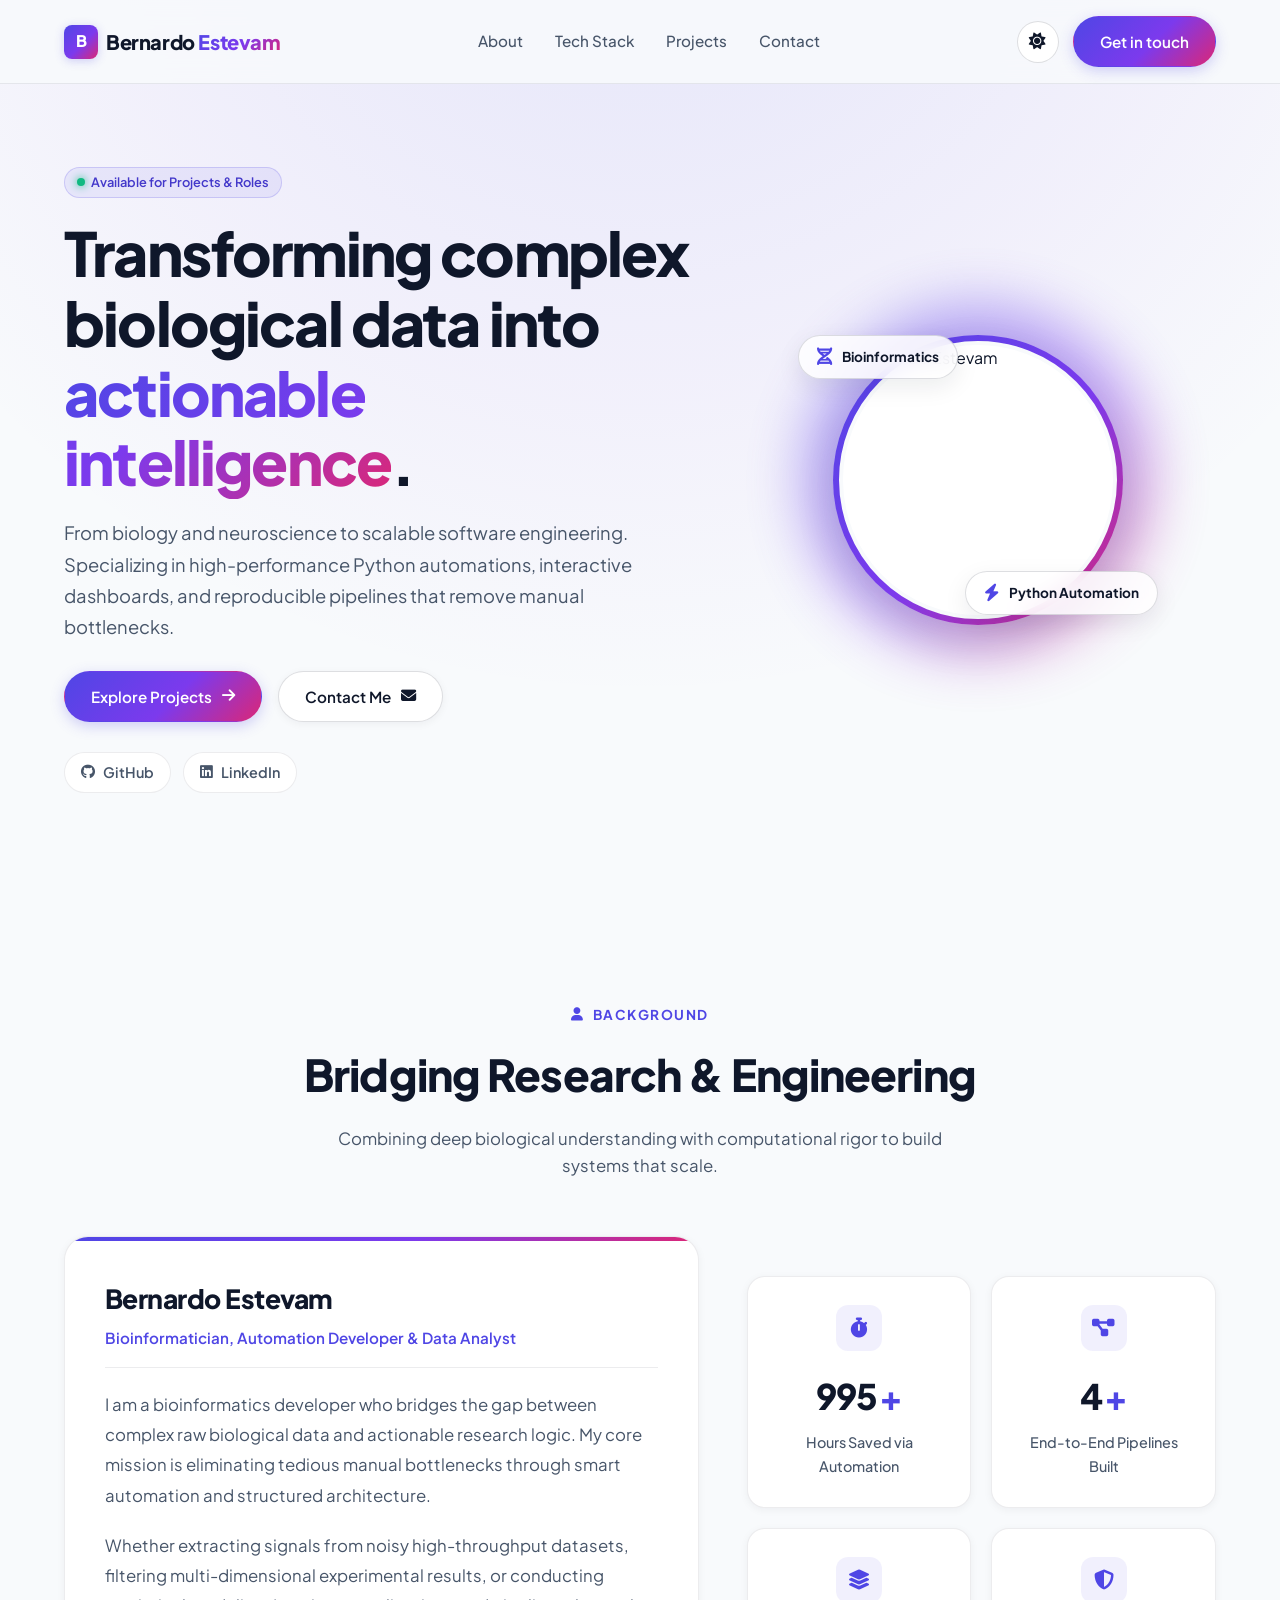
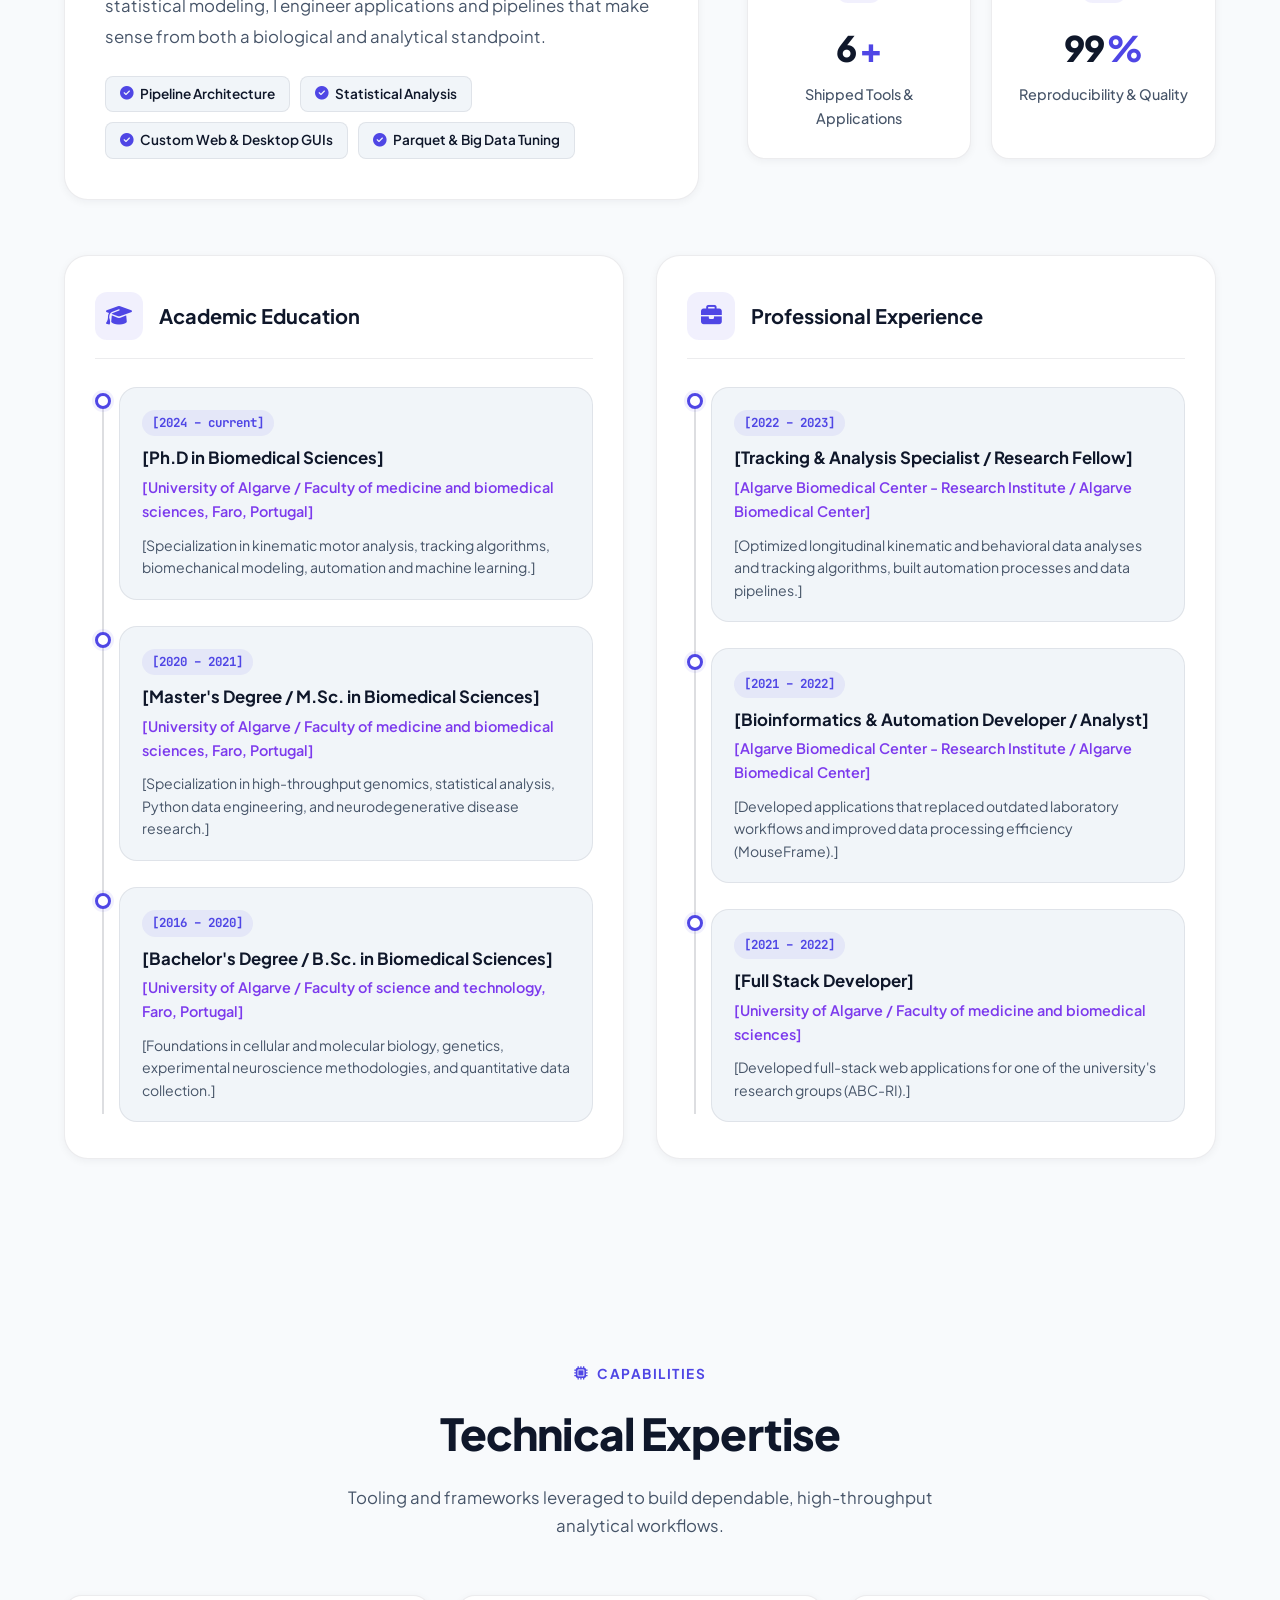
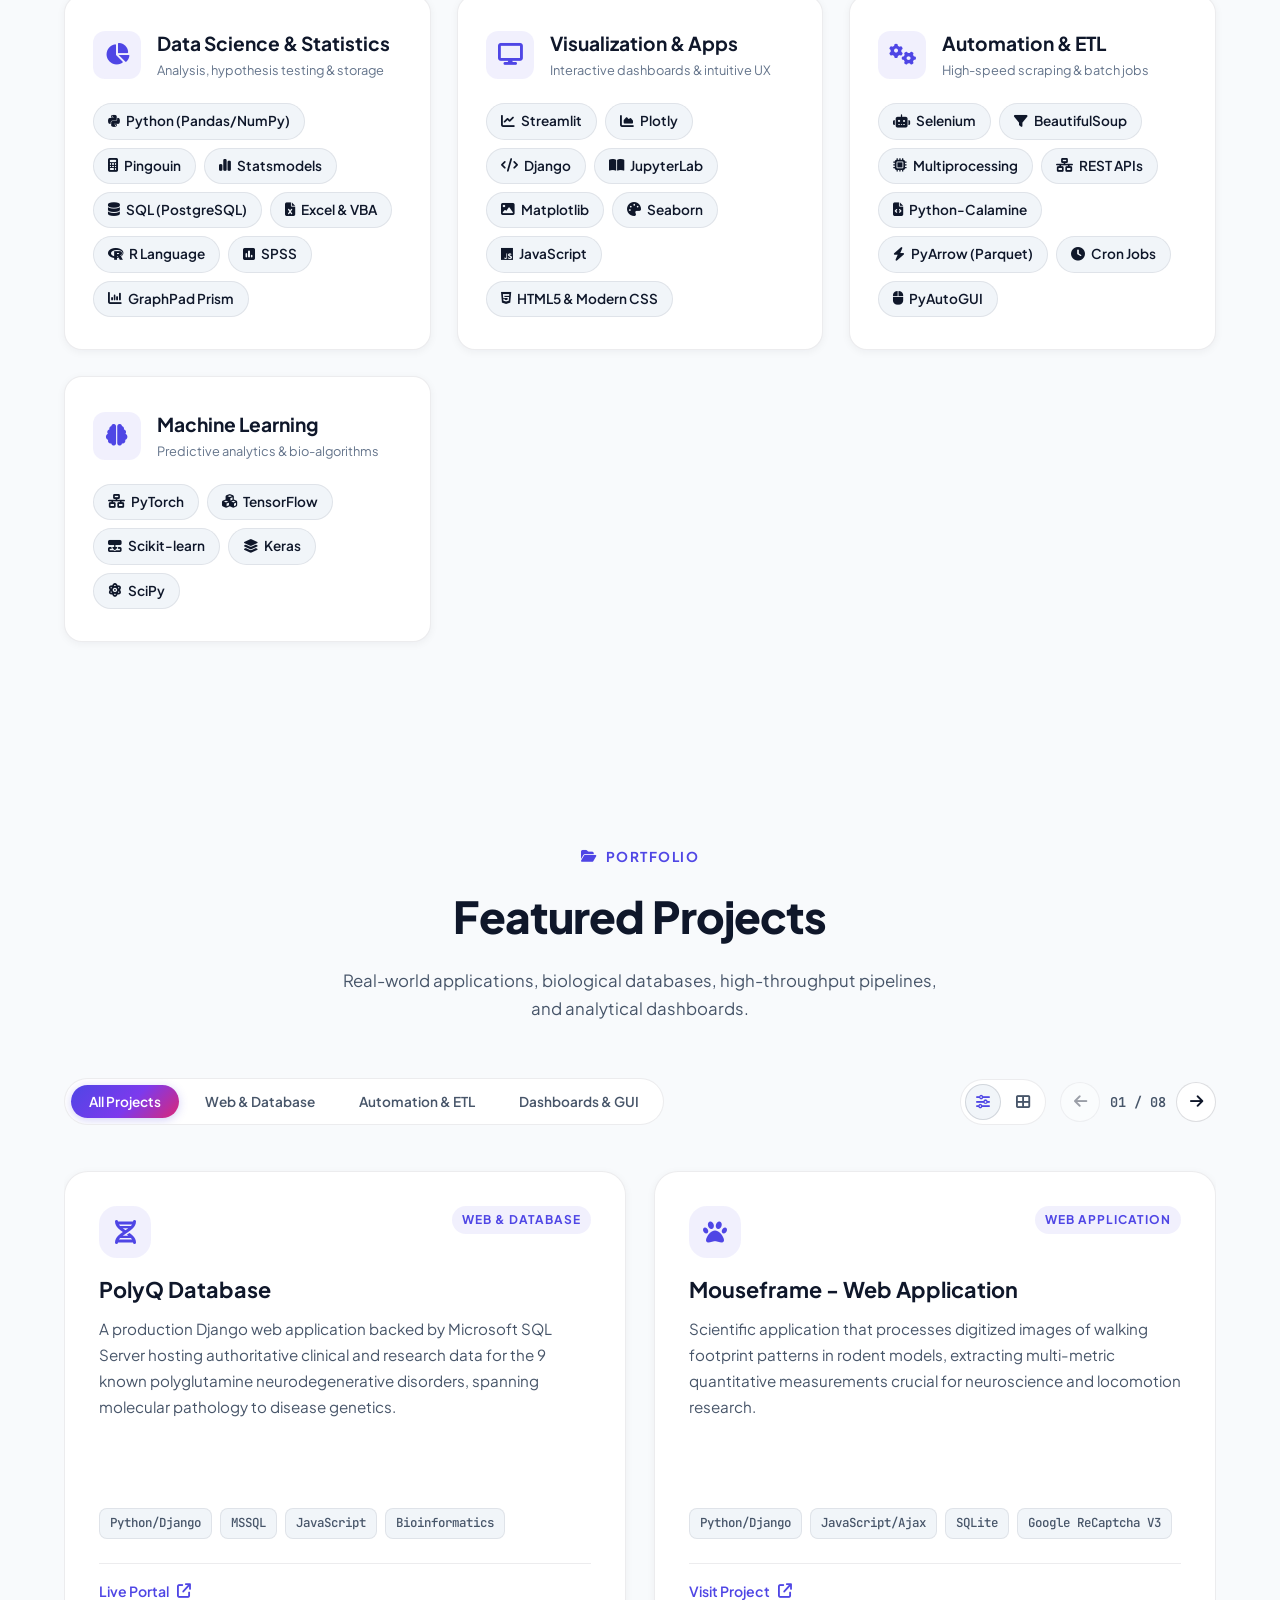
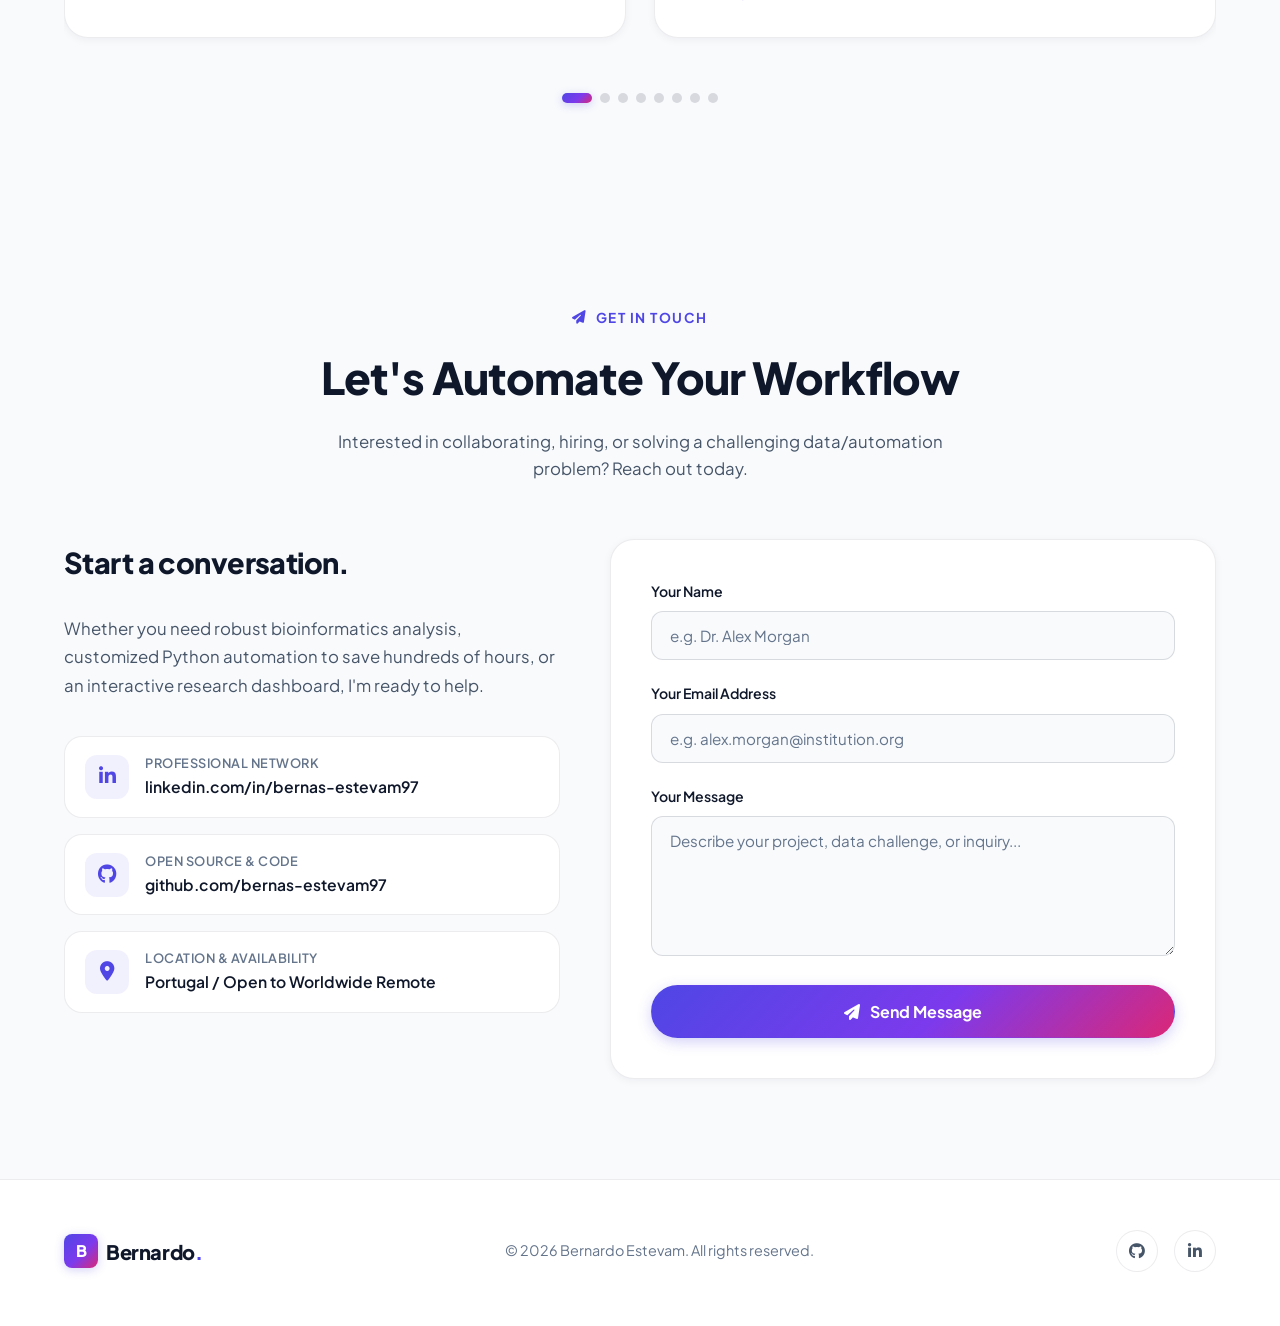
==== index.html @ 294fad00 "gemini flash 3.8 - fixing some issues from gemini generated code" ====
<!DOCTYPE html>
<html lang="en" data-theme="dark">
<head>
    <meta charset="UTF-8">
    <meta name="viewport" content="width=device-width, initial-scale=1.0">
    <title>Bernardo Estevam | Bioinformatician, Automation & Data Analyst</title>
    <meta name="description" content="Portfolio of Bernardo Estevam: Bioinformatician, Python automation engineer, and data analyst transforming noisy biological datasets into functional intelligence.">
    
    <!-- Google Fonts -->
    <link rel="preconnect" href="https://fonts.googleapis.com">
    <link rel="preconnect" href="https://fonts.gstatic.com" crossorigin>
    <link href="https://fonts.googleapis.com/css2?family=JetBrains+Mono:wght@400;500;600&family=Plus+Jakarta+Sans:wght@400;500;600;700;800&display=swap" rel="stylesheet">
    
    <!-- FontAwesome Icons -->
    <link rel="stylesheet" href="https://cdnjs.cloudflare.com/ajax/libs/font-awesome/6.5.1/css/all.min.css">
    
    <link rel="shortcut icon" href="images/icon.ico">
    <link rel="stylesheet" href="style.css">
</head>
<body>

    <!-- Top Navigation -->
    <header>
        <nav class="navbar" id="navbar">
            <div class="container nav-container">
                <a href="#hero" class="logo">
                    <span class="logo-symbol">B</span>
                    <span class="logo-text">Bernardo <span class="text-gradient">Estevam</span></span>
                </a>

                <ul class="nav-links" id="navLinks">
                    <li><a href="#about" class="nav-link">About</a></li>
                    <li><a href="#skills" class="nav-link">Tech Stack</a></li>
                    <li><a href="#projects" class="nav-link">Projects</a></li>
                    <li><a href="#contact" class="nav-link">Contact</a></li>
                </ul>

                <div class="nav-actions">
                    <!-- Dark / Light Theme Toggle -->
                    <button id="themeToggle" class="theme-toggle" aria-label="Toggle theme" title="Toggle light/dark mode">
                        <i class="fas fa-moon"></i>
                        <i class="fas fa-sun"></i>
                    </button>

                    <a href="#contact" class="btn btn-primary d-none-mobile">Get in touch</a>

                    <button class="menu-toggle" id="menuToggle" aria-label="Toggle navigation menu">
                        <i class="fas fa-bars"></i>
                    </button>
                </div>
            </div>
        </nav>
    </header>

    <main>
        <!-- Hero Section -->
        <section id="hero" class="hero">
            <div class="container hero-grid">
                <div class="hero-content">
                    <div class="badge status-badge">
                        <span class="badge-dot"></span>
                        <span>Available for Projects & Roles</span>
                    </div>

                    <h1 class="hero-title">
                        Transforming complex biological data into <span class="text-gradient">actionable intelligence</span>.
                    </h1>

                    <p class="hero-description">
                        From biology and neuroscience to scalable software engineering. Specializing in high-performance Python automations, interactive dashboards, and reproducible pipelines that remove manual bottlenecks.
                    </p>

                    <div class="hero-actions">
                        <a href="#projects" class="btn btn-primary">
                            <span>Explore Projects</span>
                            <i class="fas fa-arrow-right"></i>
                        </a>
                        <a href="#contact" class="btn btn-secondary">
                            <span>Contact Me</span>
                            <i class="fas fa-envelope"></i>
                        </a>
                    </div>

                    <div class="hero-socials">
                        <a href="https://github.com/bernas-estevam97" target="_blank" rel="noopener noreferrer" class="hero-social-link">
                            <i class="fab fa-github"></i>
                            <span>GitHub</span>
                        </a>
                        <a href="https://www.linkedin.com/in/bernas-estevam97/" target="_blank" rel="noopener noreferrer" class="hero-social-link">
                            <i class="fab fa-linkedin"></i>
                            <span>LinkedIn</span>
                        </a>
                    </div>
                </div>

                <div class="hero-visual">
                    <div class="avatar-wrapper">
                        <div class="avatar-glow"></div>
                        <div class="avatar-frame">
                            <img src="images/bernardo.png" alt="Bernardo Estevam" class="avatar-img">
                        </div>

                        <!-- Floating Micro-Badges -->
                        <div class="floating-pill pill-1">
                            <i class="fas fa-dna"></i>
                            <span>Bioinformatics</span>
                        </div>
                        <div class="floating-pill pill-2">
                            <i class="fas fa-bolt"></i>
                            <span>Python Automation</span>
                        </div>
                    </div>
                </div>
            </div>
        </section>

        <!-- About & Key Impact Metrics -->
        <section id="about" class="section-padding">
            <div class="container">
                <div class="section-header">
                    <span class="section-kicker"><i class="fas fa-user"></i> Background</span>
                    <h2 class="section-title">Bridging Research & Engineering</h2>
                    <p class="section-subtitle">Combining deep biological understanding with computational rigor to build systems that scale.</p>
                </div>

                <div class="about-grid">
                    <div class="about-card">
                        <div class="about-author-header">
                            <h3 class="about-author-name">Bernardo Estevam</h3>
                            <span class="about-author-title">Bioinformatician, Automation Developer & Data Analyst</span>
                        </div>

                        <p>
                            I am a bioinformatics developer who bridges the gap between complex raw biological data and actionable research logic. My core mission is eliminating tedious manual bottlenecks through smart automation and structured architecture.
                        </p>
                        <p>
                            Whether extracting signals from noisy high-throughput datasets, filtering multi-dimensional experimental results, or conducting statistical modeling, I engineer applications and pipelines that make sense from both a biological and analytical standpoint.
                        </p>

                        <div class="about-highlights">
                            <span class="about-highlight-tag"><i class="fas fa-check-circle"></i> Pipeline Architecture</span>
                            <span class="about-highlight-tag"><i class="fas fa-check-circle"></i> Statistical Analysis</span>
                            <span class="about-highlight-tag"><i class="fas fa-check-circle"></i> Custom Web & Desktop GUIs</span>
                            <span class="about-highlight-tag"><i class="fas fa-check-circle"></i> Parquet & Big Data Tuning</span>
                        </div>
                    </div>

                    <div class="stats-grid">
                        <div class="stat-card">
                            <div class="stat-icon"><i class="fas fa-stopwatch"></i></div>
                            <div class="stat-number"><span class="counter" data-target="1000">0</span><span class="stat-suffix">+</span></div>
                            <div class="stat-label">Hours Saved via Automation</div>
                        </div>

                        <div class="stat-card">
                            <div class="stat-icon"><i class="fas fa-diagram-project"></i></div>
                            <div class="stat-number"><span class="counter" data-target="5">0</span><span class="stat-suffix">+</span></div>
                            <div class="stat-label">End-to-End Pipelines Built</div>
                        </div>

                        <div class="stat-card">
                            <div class="stat-icon"><i class="fas fa-layer-group"></i></div>
                            <div class="stat-number"><span class="counter" data-target="7">0</span><span class="stat-suffix">+</span></div>
                            <div class="stat-label">Shipped Tools & Applications</div>
                        </div>

                        <div class="stat-card">
                            <div class="stat-icon"><i class="fas fa-shield-halved"></i></div>
                            <div class="stat-number"><span class="counter" data-target="100">0</span><span class="stat-suffix">%</span></div>
                            <div class="stat-label">Reproducibility & Quality</div>
                        </div>
                    </div>
                </div>

                <!-- Career & Education Progress (Fill in your details) -->
                <div class="journey-wrapper">
                    <!-- Academic Education Column -->
                    <div class="journey-column">
                        <div class="journey-header">
                            <div class="journey-icon"><i class="fas fa-graduation-cap"></i></div>
                            <div>
                                <h3>Academic Education</h3>
                            </div>
                        </div>
                        <div class="timeline">
                            <!-- Degree 1 Placeholder -->
                             <div class="timeline-item">
                                <div class="timeline-marker"></div>
                                <div class="timeline-content">
                                    <span class="timeline-date">[2024 &ndash; current]</span>
                                    <h4 class="timeline-title">[Ph.D in Biomedical Sciences]</h4>
                                    <h5 class="timeline-institution">[University of Algarve / Faculty of medicine and biomedical sciences, Faro, Portugal]</h5>
                                    <p class="timeline-desc">[Specialization in kinematic motor analysis, tracking algorithms, biomechanical modeling, automation and machine learning.]</p>
                                </div>
                            </div>
                            <!-- Degree 2 Placeholder -->
                            <div class="timeline-item">
                                <div class="timeline-marker"></div>
                                <div class="timeline-content">
                                    <span class="timeline-date">[2020 &ndash; 2021]</span>
                                    <h4 class="timeline-title">[Master's Degree / M.Sc. in Biomedical Sciences]</h4>
                                    <h5 class="timeline-institution">[University of Algarve / Faculty of medicine and biomedical sciences, Faro, Portugal]</h5>
                                    <p class="timeline-desc">[Specialization in high-throughput genomics, statistical analysis, Python data engineering, and neurodegenerative disease research.]</p>
                                </div>
                            </div>

                            <!-- Degree 3 Placeholder -->
                            <div class="timeline-item">
                                <div class="timeline-marker"></div>
                                <div class="timeline-content">
                                    <span class="timeline-date">[2016 &ndash; 2020]</span>
                                    <h4 class="timeline-title">[Bachelor's Degree / B.Sc. in Biomedical Sciences]</h4>
                                    <h5 class="timeline-institution">[University of Algarve / Faculty of science and technology, Faro, Portugal]</h5>
                                    <p class="timeline-desc">[Foundations in cellular and molecular biology, genetics, experimental neuroscience methodologies, and quantitative data collection.]</p>
                                </div>
                            </div>
                        </div>
                    </div>

                    <!-- Professional Experience Column -->
                    <div class="journey-column">
                        <div class="journey-header">
                            <div class="journey-icon"><i class="fas fa-briefcase"></i></div>
                            <div>
                                <h3>Professional Experience</h3>
                            </div>
                        </div>
                        <div class="timeline">
                            <!-- Role 1 Placeholder -->
                            <div class="timeline-item">
                                <div class="timeline-marker"></div>
                                <div class="timeline-content">
                                    <span class="timeline-date">[2022 &ndash; 2023]</span>
                                    <h4 class="timeline-title">[Tracking & Analysis Specialist / Research Fellow]</h4>
                                    <h5 class="timeline-institution">[Algarve Biomedical Center - Research Institute / Algarve Biomedical Center]</h5>
                                    <p class="timeline-desc">[Optimized longitudinal kinematic and behavioral data analyses and tracking algorithms, built automation processes and data pipelines.]</p>
                                </div>
                                
                            </div>

                            <!-- Role 2 Placeholder -->
                            <div class="timeline-item">
                                <div class="timeline-marker"></div>
                                <div class="timeline-content">
                                    <span class="timeline-date">[2021 &ndash; 2022]</span>
                                    <h4 class="timeline-title">[Bioinformatics & Automation Developer / Analyst]</h4>
                                    <h5 class="timeline-institution">[Algarve Biomedical Center - Research Institute / Algarve Biomedical Center]</h5>
                                    <p class="timeline-desc">[Developed applications that replaced outdated laboratory workflows and improved data processing efficiency (MouseFrame).]</p>
                                </div>
                            </div>
                            <!-- Role 3 Placeholder -->
                            <div class="timeline-item">
                                <div class="timeline-marker"></div>
                                <div class="timeline-content">
                                    <span class="timeline-date">[2021 &ndash; 2022]</span>
                                    <h4 class="timeline-title">[Full Stack Developer]</h4>
                                    <h5 class="timeline-institution">[University of Algarve / Faculty of medicine and biomedical sciences]</h5>
                                    <p class="timeline-desc">[Developed full-stack web applications for one of the university's research groups (ABC-RI).]</p>
                                </div>
                            </div>
                        </div>
                    </div>
                </div>
            </div>
        </section>

        <!-- Tech Stack -->
        <section id="skills" class="section-padding">
            <div class="container">
                <div class="section-header">
                    <span class="section-kicker"><i class="fas fa-microchip"></i>Capabilities</span>
                    <h2 class="section-title">Technical Expertise</h2>
                    <p class="section-subtitle">Tooling and frameworks leveraged to build dependable, high-throughput analytical workflows.</p>
                </div>

                <div class="skills-grid">
                    <!-- Data Analysis & Statistics -->
                    <div class="skill-category-card">
                        <div class="skill-header">
                            <div class="skill-icon-wrapper">
                                <i class="fas fa-chart-pie"></i>
                            </div>
                            <div>
                                <h3>Data Science & Statistics</h3>
                                <p>Analysis, hypothesis testing & storage</p>
                            </div>
                        </div>
                        <div class="skill-tags">
                            <span class="skill-pill"><i class="fab fa-python"></i> Python (Pandas/NumPy)</span>
                            <span class="skill-pill"><i class="fas fa-calculator"></i> Pingouin</span>
                            <span class="skill-pill"><i class="fas fa-chart-simple"></i> Statsmodels</span>
                            <span class="skill-pill"><i class="fas fa-database"></i> SQL (PostgreSQL)</span>
                            <span class="skill-pill"><i class="fas fa-file-excel"></i> Excel & VBA</span>
                            <span class="skill-pill"><i class="fab fa-r-project"></i> R Language</span>
                            <span class="skill-pill"><i class="fas fa-square-poll-vertical"></i> SPSS</span>
                            <span class="skill-pill"><i class="fas fa-chart-column"></i> GraphPad Prism</span>
                        </div>
                    </div>

                    <!-- Visualization & Dashboards -->
                    <div class="skill-category-card">
                        <div class="skill-header">
                            <div class="skill-icon-wrapper">
                                <i class="fas fa-display"></i>
                            </div>
                            <div>
                                <h3>Visualization & Apps</h3>
                                <p>Interactive dashboards & intuitive UX</p>
                            </div>
                        </div>
                        <div class="skill-tags">
                            <span class="skill-pill"><i class="fas fa-chart-line"></i> Streamlit</span>
                            <span class="skill-pill"><i class="fas fa-chart-area"></i> Plotly</span>
                            <span class="skill-pill"><i class="fas fa-code"></i> Django</span>
                            <span class="skill-pill"><i class="fas fa-book-open"></i> JupyterLab</span>
                            <span class="skill-pill"><i class="fas fa-image"></i> Matplotlib</span>
                            <span class="skill-pill"><i class="fas fa-palette"></i> Seaborn</span>
                            <span class="skill-pill"><i class="fab fa-js"></i> JavaScript</span>
                            <span class="skill-pill"><i class="fab fa-html5"></i> HTML5 & Modern CSS</span>
                        </div>
                    </div>

                    <!-- Automation & Data Pipelines -->
                    <div class="skill-category-card">
                        <div class="skill-header">
                            <div class="skill-icon-wrapper">
                                <i class="fas fa-gears"></i>
                            </div>
                            <div>
                                <h3>Automation & ETL</h3>
                                <p>High-speed scraping & batch jobs</p>
                            </div>
                        </div>
                        <div class="skill-tags">
                            <span class="skill-pill"><i class="fas fa-robot"></i> Selenium</span>
                            <span class="skill-pill"><i class="fas fa-filter"></i> BeautifulSoup</span>
                            <span class="skill-pill"><i class="fas fa-microchip"></i> Multiprocessing</span>
                            <span class="skill-pill"><i class="fas fa-network-wired"></i> REST APIs</span>
                            <span class="skill-pill"><i class="fas fa-file-code"></i> Python-Calamine</span>
                            <span class="skill-pill"><i class="fas fa-bolt"></i> PyArrow (Parquet)</span>
                            <span class="skill-pill"><i class="fas fa-clock"></i> Cron Jobs</span>
                            <span class="skill-pill"><i class="fas fa-computer-mouse"></i> PyAutoGUI</span>
                        </div>
                    </div>

                    <!-- Machine Learning & Modeling -->
                    <div class="skill-category-card">
                        <div class="skill-header">
                            <div class="skill-icon-wrapper">
                                <i class="fas fa-brain"></i>
                            </div>
                            <div>
                                <h3>Machine Learning</h3>
                                <p>Predictive analytics & bio-algorithms</p>
                            </div>
                        </div>
                        <div class="skill-tags">
                            <span class="skill-pill"><i class="fas fa-network-wired"></i> PyTorch</span>
                            <span class="skill-pill"><i class="fas fa-cubes"></i> TensorFlow</span>
                            <span class="skill-pill"><i class="fas fa-diagram-next"></i> Scikit-learn</span>
                            <span class="skill-pill"><i class="fas fa-layer-group"></i> Keras</span>
                            <span class="skill-pill"><i class="fas fa-atom"></i> SciPy</span>
                        </div>
                    </div>
                </div>
            </div>
        </section>

        <!-- Featured Projects with Professional Slider & Filter Tabs -->
        <section id="projects" class="section-padding">
            <div class="container">
                <div class="section-header">
                    <span class="section-kicker"><i class="fas fa-folder-open"></i> Portfolio</span>
                    <h2 class="section-title">Featured Projects</h2>
                    <p class="section-subtitle">Real-world applications, biological databases, high-throughput pipelines, and analytical dashboards.</p>
                </div>

                <!-- Projects Controls: Category Filter + Carousel / Grid Toggle + Carousel Arrows -->
                <div class="projects-controls">
                    <div class="project-filters" id="projectFilters">
                        <button class="filter-btn active" data-filter="all">All Projects</button>
                        <button class="filter-btn" data-filter="web">Web & Database</button>
                        <button class="filter-btn" data-filter="automation">Automation & ETL</button>
                        <button class="filter-btn" data-filter="gui">Dashboards & GUI</button>
                    </div>

                    <div class="project-actions-bar">
                        <!-- View mode toggle: Carousel Slider vs Grid -->
                        <div class="view-toggle">
                            <button class="view-btn active" id="viewSlider" title="Slider View" aria-label="Switch to Slider View">
                                <i class="fas fa-sliders"></i>
                            </button>
                            <button class="view-btn" id="viewGrid" title="Grid View" aria-label="Switch to Grid View">
                                <i class="fas fa-table-cells-large"></i>
                            </button>
                        </div>

                        <!-- Slider Navigation Controls -->
                        <div class="slider-nav" id="sliderNav">
                            <button class="slider-btn" id="prevSlide" aria-label="Previous Project Slide">
                                <i class="fas fa-arrow-left"></i>
                            </button>
                            <span class="slider-counter" id="sliderCounter">01 / 07</span>
                            <button class="slider-btn" id="nextSlide" aria-label="Next Project Slide">
                                <i class="fas fa-arrow-right"></i>
                            </button>
                        </div>
                    </div>
                </div>

                <!-- Slider / Grid Container -->
                <div class="slider-container projects-container" id="projectsContainer">
                    <div class="slider-track" id="sliderTrack">

                        <!-- Project 1: PolyQ Database -->
                        <article class="project-card" data-category="web">
                            <div class="project-card-top">
                                <div class="project-icon-box">
                                    <i class="fa-solid fa-dna"></i>
                                </div>
                                <span class="project-badge-category">Web & Database</span>
                            </div>
                            <h3 class="project-card-title">PolyQ Database</h3>
                            <p class="project-card-desc">
                                A production Django web application backed by Microsoft SQL Server hosting authoritative clinical and research data for the 9 known polyglutamine neurodegenerative disorders, spanning molecular pathology to disease genetics.
                            </p>
                            <div class="project-tech-tags">
                                <span class="project-tech-tag">Python/Django</span>
                                <span class="project-tech-tag">MSSQL</span>
                                <span class="project-tech-tag">JavaScript</span>
                                <span class="project-tech-tag">Bioinformatics</span>
                            </div>
                            <div class="project-card-links">
                                <a href="https://polyq.pt/" target="_blank" rel="noopener noreferrer" class="project-link primary-link">
                                    <span>Live Portal</span>
                                    <i class="fas fa-arrow-up-right-from-square"></i>
                                </a>
                            </div>
                        </article>

                        <!-- Project 2: Mouseframe Web -->
                        <article class="project-card" data-category="web">
                            <div class="project-card-top">
                                <div class="project-icon-box">
                                    <i class="fa-solid fa-paw"></i>
                                </div>
                                <span class="project-badge-category">Web Application</span>
                            </div>
                            <h3 class="project-card-title">Mouseframe - Web Application</h3>
                            <p class="project-card-desc">
                                Scientific application that processes digitized images of walking footprint patterns in rodent models, extracting multi-metric quantitative measurements crucial for neuroscience and locomotion research.
                            </p>
                            <div class="project-tech-tags">
                                <span class="project-tech-tag">Python/Django</span>
                                <span class="project-tech-tag">JavaScript/Ajax</span>
                                <span class="project-tech-tag">SQLite</span>
                                <span class="project-tech-tag">Google ReCaptcha V3</span>
                            </div>
                            <div class="project-card-links">
                                <a href="https://mouseframe.pt/" target="_blank" rel="noopener noreferrer" class="project-link primary-link">
                                    <span>Visit Project</span>
                                    <i class="fas fa-arrow-up-right-from-square"></i>
                                </a>
                            </div>
                        </article>

                        <!-- Project 3: Mouseframe Electron -->
                        <article class="project-card" data-category="gui">
                            <div class="project-card-top">
                                <div class="project-icon-box">
                                    <i class="fa-solid fa-laptop-code"></i>
                                </div>
                                <span class="project-badge-category">Desktop App</span>
                            </div>
                            <h3 class="project-card-title">Mouseframe - Desktop Client</h3>
                            <p class="project-card-desc">
                                Cross-platform desktop counterpart built with Electron, allowing researchers to analyze gait digitized images offline with high-speed local caching and intuitive batch file ingestion.
                            </p>
                            <div class="project-tech-tags">
                                <span class="project-tech-tag">Electron</span>
                                <span class="project-tech-tag">JavaScript/Ajax</span>
                                <span class="project-tech-tag">Node.js</span>
                                <span class="project-tech-tag">Requests</span>
                            </div>
                            <div class="project-card-links">
                                <a href="https://github.com/bernas-estevam97/mouseframe/tree/dev" target="_blank" rel="noopener noreferrer" class="project-link">
                                    <i class="fab fa-github"></i>
                                    <span>Source Code</span>
                                </a>
                            </div>
                        </article>

                        <!-- Project 4: Data Treatment & Processing -->
                        <article class="project-card" data-category="automation">
                            <div class="project-card-top">
                                <div class="project-icon-box">
                                    <i class="fa-solid fa-bolt-lightning"></i>
                                </div>
                                <span class="project-badge-category">Automation & ETL</span>
                            </div>
                            <h3 class="project-card-title">High-Throughput Data Treatment</h3>
                            <p class="project-card-desc">
                                Automated data cleaning and ETL pipeline optimizing parsing speed via Python-Calamine, Parquet columnar storage, and multiprocessing to transform gigabytes of messy lab metrics into structured reports.
                            </p>
                            <div class="project-tech-tags">
                                <span class="project-tech-tag">Python-Calamine</span>
                                <span class="project-tech-tag">Multiprocessing</span>
                                <span class="project-tech-tag">PyArrow/Parquet</span>
                                <span class="project-tech-tag">Pandas & NumPy</span>
                                <span class="project-tech-tag">CLI Engine</span>
                            </div>
                            <div class="project-card-links">
                                <a href="https://github.com/bernas-estevam97/data-cleaning-automation-scripts" target="_blank" rel="noopener noreferrer" class="project-link">
                                    <i class="fab fa-github"></i>
                                    <span>Source Code</span>
                                </a>
                            </div>
                        </article>

                        <!-- Project 5: MotoRater Dashboard -->
                        <article class="project-card" data-category="gui">
                            <div class="project-card-top">
                                <div class="project-icon-box">
                                    <i class="fa-solid fa-chart-line"></i>
                                </div>
                                <span class="project-badge-category">Dashboards & GUI</span>
                            </div>
                            <h3 class="project-card-title">MotoRater Analysis Dashboard</h3>
                            <p class="project-card-desc">
                                Interactive Streamlit and Plotly analytical platform for longitudinal behavioral and kinematic data from the MotoRater gait analysis apparatus. Performs statistical evaluation with Pingouin and Statsmodels.
                            </p>
                            <div class="project-tech-tags">
                                <span class="project-tech-tag">Streamlit</span>
                                <span class="project-tech-tag">Plotly</span>
                                <span class="project-tech-tag">Pingouin</span>
                                <span class="project-tech-tag">Statsmodels</span>
                                <span class="project-tech-tag">Parquet ETL</span>
                            </div>
                            <div class="project-card-links">
                                <a href="https://github.com/bernas-estevam97/MotoRater-Dashboard/tree/dev" target="_blank" rel="noopener noreferrer" class="project-link">
                                    <i class="fab fa-github"></i>
                                    <span>Source Code</span>
                                </a>
                                <a href="https://www.tse-systems.com/products/motorater/" target="_blank" rel="noopener noreferrer" class="project-link primary-link">
                                    <span>Apparatus Spec</span>
                                    <i class="fas fa-external-link"></i>
                                </a>
                            </div>
                        </article>

                        <!-- Project 6: CustomTkinter Application -->
                        <article class="project-card" data-category="gui">
                            <div class="project-card-top">
                                <div class="project-icon-box">
                                    <i class="fa-solid fa-desktop"></i>
                                </div>
                                <span class="project-badge-category">Desktop GUI</span>
                            </div>
                            <h3 class="project-card-title">CustomTkinter Data Workflow for MotoRater</h3>
                            <p class="project-card-desc">
                                Modern native desktop utility built with CustomTkinter for offline automated MotoRater data preparation, running longitudinal analysis workflows without requiring terminal commands.
                            </p>
                            <div class="project-tech-tags">
                                <span class="project-tech-tag">CustomTkinter</span>
                                <span class="project-tech-tag">Python</span>
                                <span class="project-tech-tag">Pandas & NumPy</span>
                                <span class="project-tech-tag">Python-Calamine</span>
                            </div>
                            <div class="project-card-links">
                                <a href="https://github.com/bernas-estevam97/GUI-App-Script-Stash/tree/dev" target="_blank" rel="noopener noreferrer" class="project-link">
                                    <i class="fab fa-github"></i>
                                    <span>Source Code</span>
                                </a>
                            </div>
                        </article>

                        <!-- Project 7: Flet Data Processing App -->
                        <article class="project-card" data-category="automation">
                            <div class="project-card-top">
                                <div class="project-icon-box">
                                    <i class="fa-solid fa-window-restore"></i>
                                </div>
                                <span class="project-badge-category">Automation & GUI</span>
                            </div>
                            <h3 class="project-card-title">Flet High-Speed Processor GUI for MotoRater Data</h3>
                            <p class="project-card-desc">
                                Faster and optmized version of data pipelines for MotoRater. Dynamic desktop user interface leveraging Flutter-based Python Flet, Asyncio, and Threading to execute high-volume data cleaning, Excel generation, and schema conversions.
                            </p>
                            <div class="project-tech-tags">
                                <span class="project-tech-tag">Flet (Flutter for Python)</span>
                                <span class="project-tech-tag">Asyncio & Threading</span>
                                <span class="project-tech-tag">Multiprocessing</span>
                                <span class="project-tech-tag">Xlsxwriter & Calamine</span>
                            </div>
                            <div class="project-card-links">
                                <a href="https://github.com/bernas-estevam97/Flet-Data-Processing" target="_blank" rel="noopener noreferrer" class="project-link">
                                    <i class="fab fa-github"></i>
                                    <span>Source Code</span>
                                </a>
                            </div>
                        </article>
                        <!-- Project 8: Calcium Signal Peak Analyzer -->
                        <article class="project-card" data-category="automation">
                            <div class="project-card-top">
                                <div class="project-icon-box">
                                    <i class="fa-brands fa-think-peaks"></i>
                                </div>
                                <span class="project-badge-category">Data analysis</span>
                            </div>
                            <h3 class="project-card-title">Calcium Signal Peak Analyzer</h3>
                            <p class="project-card-desc">
                                An interactive, publication-grade web application for the automated analysis, baseline normalization, peak detection, sub-sample kinetic parameter extraction, and reporting of calcium imaging and fluorescence transients (F(t) and ΔF/F0).
                            </p>
                            <div class="project-tech-tags">
                                <span class="project-tech-tag">Streamlit</span>
                                <span class="project-tech-tag">Scipy</span>
                                <span class="project-tech-tag">Savitzky-Golay</span>
                                <span class="project-tech-tag">Numpy</span>
                                <span class="project-tech-tag">Pandas</span>
                                <span class="project-tech-tag">Matplotlib</span>
                                <span class="project-tech-tag">Vega-Altair</span>
                            </div>
                            <div class="project-card-links">
                                <a href="https://github.com/bernas-estevam97/calcium-peak-analysis" target="_blank" rel="noopener noreferrer" class="project-link">
                                    <i class="fab fa-github"></i>
                                    <span>Source Code</span>
                                </a>
                            </div>
                        </article>
                        <!-- Project 10: Y map cognitive tracking app -->
                        <article class="project-card" data-category="automation">
                            <div class="project-card-top">
                                <div class="project-icon-box">
                                    <i class="fa-brands fa-y-combinator"></i>
                                </div>
                                <span class="project-badge-category">Automation</span>
                            </div>
                            <h3 class="project-card-title">Y map cognitive tracking app</h3>
                            <p class="project-card-desc">
                                A computer vision application for automatically tracking an animal navigating a Y-shaped maze and analysing its movement patterns throughout a recorded experiment.
                            </p>
                            <div class="project-tech-tags">
                                <span class="project-tech-tag">OpenCV</span>
                                <span class="project-tech-tag">Pillow</span>
                                <span class="project-tech-tag">Numpy</span>
                                <span class="project-tech-tag">Shapely</span>
                            </div>
                            <div class="project-card-links">
                                <a href="https://github.com/bernas-estevam97/Y-map-cogni-app" target="_blank" rel="noopener noreferrer" class="project-link">
                                    <i class="fab fa-github"></i>
                                    <span>Source Code</span>
                                </a>
                            </div>
                        </article>

                    </div>
                </div>

                <!-- Slider Dots Navigation -->
                <div class="slider-dots" id="sliderDots" aria-label="Slider pagination"></div>
            </div>
        </section>

        <!-- Contact Section -->
        <section id="contact" class="section-padding">
            <div class="container">
                <div class="section-header">
                    <span class="section-kicker"><i class="fas fa-paper-plane"></i> Get In Touch</span>
                    <h2 class="section-title">Let's Automate Your Workflow</h2>
                    <p class="section-subtitle">Interested in collaborating, hiring, or solving a challenging data/automation problem? Reach out today.</p>
                </div>

                <div class="contact-layout">
                    <!-- Contact Details Info -->
                    <div class="contact-info-panel">
                        <h3>Start a conversation.</h3>
                        <p>
                            Whether you need robust bioinformatics analysis, customized Python automation to save hundreds of hours, or an interactive research dashboard, I'm ready to help.
                        </p>

                        <div class="contact-details-list">
                            <div class="contact-detail-item">
                                <div class="contact-detail-icon">
                                    <i class="fab fa-linkedin-in"></i>
                                </div>
                                <div class="contact-detail-text">
                                    <span>Professional Network</span>
                                    <a href="https://www.linkedin.com/in/bernas-estevam97/" target="_blank" rel="noopener noreferrer">
                                        linkedin.com/in/bernas-estevam97
                                    </a>
                                </div>
                            </div>

                            <div class="contact-detail-item">
                                <div class="contact-detail-icon">
                                    <i class="fab fa-github"></i>
                                </div>
                                <div class="contact-detail-text">
                                    <span>Open Source & Code</span>
                                    <a href="https://github.com/bernas-estevam97" target="_blank" rel="noopener noreferrer">
                                        github.com/bernas-estevam97
                                    </a>
                                </div>
                            </div>

                            <div class="contact-detail-item">
                                <div class="contact-detail-icon">
                                    <i class="fas fa-location-dot"></i>
                                </div>
                                <div class="contact-detail-text">
                                    <span>Location & Availability</span>
                                    <strong>Portugal / Open to Worldwide Remote</strong>
                                </div>
                            </div>
                        </div>
                    </div>

                    <!-- Contact Form Card with Web3Forms + hCaptcha -->
                    <div class="contact-form-card">
                        <form id="contactForm" class="contact-form">
                            <!-- Web3Forms Config Key -->
                            <input type="hidden" name="access_key" value="d12cd701-006d-413e-93c4-4d60e0e7c870">
                            <input type="checkbox" name="botcheck" style="display:none;">

                            <div class="form-group">
                                <label for="name">Your Name</label>
                                <input type="text" id="name" name="name" class="form-input" placeholder="e.g. Dr. Alex Morgan" required>
                            </div>

                            <div class="form-group">
                                <label for="email">Your Email Address</label>
                                <input type="email" id="email" name="email" class="form-input" placeholder="e.g. alex.morgan@institution.org" required>
                            </div>

                            <div class="form-group">
                                <label for="message">Your Message</label>
                                <textarea id="message" name="message" class="form-textarea" rows="5" placeholder="Describe your project, data challenge, or inquiry..." required></textarea>
                            </div>

                            <div class="h-captcha" data-captcha="true"></div>

                            <button type="submit" id="submitBtn" class="btn btn-primary form-submit-btn">
                                <i class="fas fa-paper-plane"></i>
                                <span>Send Message</span>
                            </button>

                            <p id="formResult" class="form-result"></p>
                        </form>
                    </div>
                </div>
            </div>
        </section>
    </main>

    <!-- Footer -->
    <footer class="footer">
        <div class="container">
            <div class="footer-content">
                <a href="#hero" class="logo">
                    <span class="logo-symbol">B</span>
                    <span class="logo-text">Bernardo<span>.</span></span>
                </a>

                <p class="footer-copy">
                    &copy; <span id="year"></span> Bernardo Estevam. All rights reserved.
                </p>

                <div class="footer-socials">
                    <a href="https://github.com/bernas-estevam97" target="_blank" rel="noopener noreferrer" class="btn-icon" aria-label="GitHub">
                        <i class="fab fa-github"></i>
                    </a>
                    <a href="https://www.linkedin.com/in/bernas-estevam97/" target="_blank" rel="noopener noreferrer" class="btn-icon" aria-label="LinkedIn">
                        <i class="fab fa-linkedin-in"></i>
                    </a>
                </div>
            </div>
        </div>
    </footer>

    <!-- Back to top floating button -->
    <button id="backToTop" class="back-to-top" aria-label="Back to top" title="Scroll to top">
        <i class="fas fa-chevron-up"></i>
    </button>

    <!-- Scripts -->
    <script src="script.js"></script>
    <script src="https://web3forms.com/client/script.js" async defer></script>
</body>
</html>
---- style.css ----
/* ==========================================================================
   Design System & Theme Tokens (Option C: Indigo & Violet)
   ========================================================================== */

:root {
    /* Fonts */
    --font-sans: 'Plus Jakarta Sans', -apple-system, BlinkMacSystemFont, 'Segoe UI', Roboto, Helvetica, Arial, sans-serif;
    --font-mono: 'JetBrains Mono', ui-monospace, SFMono-Regular, Menlo, Monaco, Consolas, monospace;

    /* Transition defaults */
    --transition-fast: 0.15s ease;
    --transition-normal: 0.25s cubic-bezier(0.16, 1, 0.3, 1);
    --transition-smooth: 0.4s cubic-bezier(0.16, 1, 0.3, 1);

    /* Border Radii */
    --radius-sm: 8px;
    --radius-md: 12px;
    --radius-lg: 18px;
    --radius-xl: 24px;
    --radius-full: 9999px;
}

/* --- Dark Theme (Default) --- */
[data-theme="dark"] {
    --bg-base: #0b0f19;
    --bg-surface: #131b2e;
    --bg-surface-elevated: #1a243d;
    --bg-surface-hover: #222f4f;
    --bg-glass: rgba(19, 27, 46, 0.82);
    --bg-glass-navbar: rgba(11, 15, 25, 0.85);

    --text-primary: #f8fafc;
    --text-secondary: #94a3b8;
    --text-muted: #64748b;

    /* Indigo & Violet Branding */
    --primary: #6366f1;
    --primary-hover: #4f46e5;
    --primary-light: rgba(99, 102, 241, 0.14);
    --primary-glow: rgba(99, 102, 241, 0.35);

    --accent: #8b5cf6;
    --accent-hover: #7c3aed;
    --accent-light: rgba(139, 92, 246, 0.14);

    --gradient-primary: linear-gradient(135deg, #6366f1 0%, #8b5cf6 50%, #ec4899 100%);
    --gradient-card: linear-gradient(180deg, rgba(255, 255, 255, 0.04) 0%, rgba(255, 255, 255, 0) 100%);
    --gradient-hero: radial-gradient(circle at 50% -20%, rgba(99, 102, 241, 0.22) 0%, rgba(139, 92, 246, 0.08) 40%, transparent 70%);

    --border-subtle: rgba(255, 255, 255, 0.08);
    --border-medium: rgba(255, 255, 255, 0.14);
    --border-active: rgba(99, 102, 241, 0.5);

    --shadow-sm: 0 2px 8px rgba(0, 0, 0, 0.35);
    --shadow-md: 0 8px 24px rgba(0, 0, 0, 0.45);
    --shadow-lg: 0 16px 40px rgba(0, 0, 0, 0.6);
    --shadow-glow: 0 0 35px rgba(99, 102, 241, 0.25);

    --badge-bg: rgba(99, 102, 241, 0.12);
    --badge-text: #a5b4fc;
    --badge-border: rgba(99, 102, 241, 0.25);

    --input-bg: #0d1322;
    --input-border: rgba(255, 255, 255, 0.1);
}

/* --- Light Theme --- */
[data-theme="light"] {
    --bg-base: #f8fafc;
    --bg-surface: #ffffff;
    --bg-surface-elevated: #f1f5f9;
    --bg-surface-hover: #e2e8f0;
    --bg-glass: rgba(255, 255, 255, 0.85);
    --bg-glass-navbar: rgba(248, 250, 252, 0.88);

    --text-primary: #0f172a;
    --text-secondary: #475569;
    --text-muted: #64748b;

    /* Indigo & Violet Branding for Light Mode */
    --primary: #4f46e5;
    --primary-hover: #4338ca;
    --primary-light: rgba(79, 70, 229, 0.08);
    --primary-glow: rgba(79, 70, 229, 0.25);

    --accent: #7c3aed;
    --accent-hover: #6d28d9;
    --accent-light: rgba(124, 58, 237, 0.08);

    --gradient-primary: linear-gradient(135deg, #4f46e5 0%, #7c3aed 55%, #db2777 100%);
    --gradient-card: linear-gradient(180deg, rgba(255, 255, 255, 0.9) 0%, rgba(248, 250, 252, 0.6) 100%);
    --gradient-hero: radial-gradient(circle at 50% -20%, rgba(79, 70, 229, 0.12) 0%, rgba(124, 58, 237, 0.05) 45%, transparent 70%);

    --border-subtle: rgba(15, 23, 42, 0.08);
    --border-medium: rgba(15, 23, 42, 0.14);
    --border-active: rgba(79, 70, 229, 0.5);

    --shadow-sm: 0 2px 8px rgba(15, 23, 42, 0.05);
    --shadow-md: 0 8px 24px rgba(15, 23, 42, 0.08);
    --shadow-lg: 0 16px 40px rgba(15, 23, 42, 0.12);
    --shadow-glow: 0 0 35px rgba(79, 70, 229, 0.18);

    --badge-bg: rgba(79, 70, 229, 0.08);
    --badge-text: #4338ca;
    --badge-border: rgba(79, 70, 229, 0.2);

    --input-bg: #f8fafc;
    --input-border: rgba(15, 23, 42, 0.14);
}

/* ==========================================================================
   Base & Reset
   ========================================================================== */

*, *::before, *::after {
    margin: 0;
    padding: 0;
    box-sizing: border-box;
}

html {
    scroll-behavior: smooth;
    font-size: 16px;
}

body {
    font-family: var(--font-sans);
    background-color: var(--bg-base);
    color: var(--text-primary);
    line-height: 1.65;
    overflow-x: hidden;
    transition: background-color var(--transition-smooth), color var(--transition-smooth);
    background-image: var(--gradient-hero);
    background-attachment: fixed;
    background-repeat: no-repeat;
}

a {
    color: inherit;
    text-decoration: none;
    transition: color var(--transition-fast), opacity var(--transition-fast);
}

ul {
    list-style: none;
}

button {
    font-family: inherit;
    cursor: pointer;
    border: none;
    background: none;
}

img {
    max-width: 100%;
    height: auto;
    display: block;
}

/* ==========================================================================
   Layout Containers & Utilities
   ========================================================================== */

.container {
    max-width: 1200px;
    margin: 0 auto;
    padding: 0 24px;
}

.section-padding {
    padding: 100px 0;
}

.section-header {
    text-align: center;
    margin-bottom: 56px;
    position: relative;
}

.section-kicker {
    display: inline-flex;
    align-items: center;
    gap: 8px;
    font-size: 0.85rem;
    font-weight: 700;
    text-transform: uppercase;
    letter-spacing: 1.5px;
    color: var(--primary);
    margin-bottom: 12px;
}

.section-title {
    font-size: clamp(2rem, 4vw, 2.75rem);
    font-weight: 800;
    letter-spacing: -0.02em;
    color: var(--text-primary);
    margin-bottom: 14px;
}

.section-subtitle {
    font-size: 1.05rem;
    color: var(--text-secondary);
    max-width: 620px;
    margin: 0 auto;
}

.text-gradient {
    background: var(--gradient-primary);
    -webkit-background-clip: text;
    -webkit-text-fill-color: transparent;
    background-clip: text;
}

/* ==========================================================================
   Interactive Buttons & Badges
   ========================================================================== */

.btn {
    display: inline-flex;
    align-items: center;
    justify-content: center;
    gap: 10px;
    padding: 12px 26px;
    border-radius: var(--radius-full);
    font-weight: 600;
    font-size: 0.95rem;
    transition: all var(--transition-normal);
    text-align: center;
    white-space: nowrap;
}

.btn-primary {
    background: var(--gradient-primary);
    color: #ffffff;
    box-shadow: 0 4px 14px var(--primary-glow);
    border: 1px solid transparent;
}

.btn-primary:hover {
    transform: translateY(-2px);
    box-shadow: 0 8px 24px var(--primary-glow);
    filter: brightness(1.08);
}

.btn-secondary {
    background: var(--bg-surface);
    color: var(--text-primary);
    border: 1px solid var(--border-medium);
    box-shadow: var(--shadow-sm);
}

.btn-secondary:hover {
    background: var(--bg-surface-elevated);
    border-color: var(--border-active);
    color: var(--primary);
    transform: translateY(-2px);
}

.btn-icon {
    display: inline-flex;
    align-items: center;
    justify-content: center;
    width: 42px;
    height: 42px;
    border-radius: var(--radius-full);
    background: var(--bg-surface);
    border: 1px solid var(--border-subtle);
    color: var(--text-secondary);
    transition: all var(--transition-fast);
}

.btn-icon:hover {
    color: var(--primary);
    border-color: var(--border-active);
    transform: scale(1.05);
}

/* Pills / Badges */
.badge {
    display: inline-flex;
    align-items: center;
    gap: 6px;
    padding: 4px 12px;
    border-radius: var(--radius-full);
    font-size: 0.8rem;
    font-weight: 600;
    background: var(--badge-bg);
    color: var(--badge-text);
    border: 1px solid var(--badge-border);
}

.badge-dot {
    width: 8px;
    height: 8px;
    border-radius: 50%;
    background-color: #10b981;
    box-shadow: 0 0 8px #10b981;
    animation: pulse 2s infinite ease-in-out;
}

@keyframes pulse {
    0%, 100% { transform: scale(1); opacity: 1; }
    50% { transform: scale(1.3); opacity: 0.6; }
}

/* ==========================================================================
   Header & Navigation
   ========================================================================== */

.navbar {
    position: fixed;
    top: 0;
    left: 0;
    right: 0;
    z-index: 1000;
    padding: 16px 0;
    background: var(--bg-glass-navbar);
    backdrop-filter: blur(14px);
    -webkit-backdrop-filter: blur(14px);
    border-bottom: 1px solid var(--border-subtle);
    transition: all var(--transition-normal);
}

.navbar.scrolled {
    padding: 12px 0;
    box-shadow: var(--shadow-md);
}

.nav-container {
    display: flex;
    align-items: center;
    justify-content: space-between;
}

.logo {
    display: flex;
    align-items: center;
    gap: 8px;
    font-size: 1.25rem;
    font-weight: 800;
    letter-spacing: -0.02em;
    color: var(--text-primary);
}

.logo-symbol {
    width: 34px;
    height: 34px;
    border-radius: var(--radius-sm);
    background: var(--gradient-primary);
    display: flex;
    align-items: center;
    justify-content: center;
    color: #ffffff;
    font-weight: 900;
    font-size: 1rem;
    box-shadow: 0 2px 10px var(--primary-glow);
}

.logo-text span {
    color: var(--primary);
}

.nav-links {
    display: flex;
    align-items: center;
    gap: 32px;
}

.nav-link {
    font-size: 0.95rem;
    font-weight: 500;
    color: var(--text-secondary);
    position: relative;
    padding: 4px 0;
}

.nav-link:hover,
.nav-link.active {
    color: var(--primary);
}

.nav-link::after {
    content: '';
    position: absolute;
    bottom: -2px;
    left: 0;
    width: 0%;
    height: 2px;
    background: var(--gradient-primary);
    transition: width var(--transition-normal);
    border-radius: 2px;
}

.nav-link:hover::after,
.nav-link.active::after {
    width: 100%;
}

.nav-actions {
    display: flex;
    align-items: center;
    gap: 14px;
}

/* Theme Switcher Button */
.theme-toggle {
    width: 42px;
    height: 42px;
    border-radius: var(--radius-full);
    display: flex;
    align-items: center;
    justify-content: center;
    background: var(--bg-surface);
    border: 1px solid var(--border-medium);
    color: var(--text-primary);
    transition: all var(--transition-fast);
    font-size: 1.05rem;
    position: relative;
    overflow: hidden;
}

.theme-toggle:hover {
    color: var(--primary);
    border-color: var(--border-active);
    transform: rotate(15deg);
}

.theme-toggle .fa-sun,
.theme-toggle .fa-moon {
    transition: transform var(--transition-normal), opacity var(--transition-normal);
}

[data-theme="dark"] .theme-toggle .fa-moon { display: block; }
[data-theme="dark"] .theme-toggle .fa-sun { display: none; }
[data-theme="light"] .theme-toggle .fa-moon { display: none; }
[data-theme="light"] .theme-toggle .fa-sun { display: block; }

.menu-toggle {
    display: none;
    width: 42px;
    height: 42px;
    border-radius: var(--radius-md);
    background: var(--bg-surface);
    border: 1px solid var(--border-medium);
    color: var(--text-primary);
    font-size: 1.2rem;
    align-items: center;
    justify-content: center;
}

/* ==========================================================================
   Hero Section
   ========================================================================== */

.hero {
    min-height: 100vh;
    padding-top: 130px;
    padding-bottom: 70px;
    display: flex;
    align-items: center;
    position: relative;
}

.hero-grid {
    display: grid;
    grid-template-columns: 1.25fr 0.95fr;
    gap: 50px;
    align-items: center;
}

.hero-content {
    display: flex;
    flex-direction: column;
    gap: 20px;
}

.status-badge {
    align-self: flex-start;
}

.hero-title {
    font-size: clamp(2.4rem, 5vw, 3.8rem);
    font-weight: 800;
    line-height: 1.15;
    letter-spacing: -0.03em;
}

.hero-description {
    font-size: 1.15rem;
    color: var(--text-secondary);
    max-width: 580px;
    line-height: 1.7;
}

.hero-actions {
    display: flex;
    align-items: center;
    gap: 16px;
    flex-wrap: wrap;
    margin-top: 8px;
}

.hero-socials {
    display: flex;
    align-items: center;
    gap: 12px;
    margin-top: 10px;
}

.hero-social-link {
    display: inline-flex;
    align-items: center;
    gap: 8px;
    font-size: 0.9rem;
    font-weight: 600;
    color: var(--text-secondary);
    padding: 8px 16px;
    border-radius: var(--radius-full);
    background: var(--bg-surface);
    border: 1px solid var(--border-subtle);
    transition: all var(--transition-fast);
}

.hero-social-link:hover {
    color: var(--primary);
    border-color: var(--border-active);
    transform: translateY(-2px);
}

/* Hero Visual / Avatar */
.hero-visual {
    display: flex;
    justify-content: center;
    align-items: center;
    position: relative;
}

.avatar-wrapper {
    position: relative;
    width: 320px;
    height: 320px;
    display: flex;
    align-items: center;
    justify-content: center;
}

.avatar-glow {
    position: absolute;
    inset: -15px;
    background: var(--gradient-primary);
    border-radius: 50%;
    filter: blur(28px);
    opacity: 0.45;
    z-index: 1;
    animation: pulse 4s infinite ease-in-out;
}

.avatar-frame {
    position: relative;
    z-index: 2;
    width: 290px;
    height: 290px;
    border-radius: 50%;
    padding: 6px;
    background: var(--gradient-primary);
    box-shadow: var(--shadow-lg);
}

.avatar-img {
    width: 100%;
    height: 100%;
    border-radius: 50%;
    object-fit: cover;
    background: var(--bg-surface);
    border: 4px solid var(--bg-base);
}

/* Floating floating pills */
.floating-pill {
    position: absolute;
    z-index: 3;
    display: flex;
    align-items: center;
    gap: 10px;
    padding: 10px 18px;
    border-radius: var(--radius-full);
    background: var(--bg-glass);
    backdrop-filter: blur(12px);
    border: 1px solid var(--border-medium);
    box-shadow: var(--shadow-md);
    font-size: 0.85rem;
    font-weight: 700;
    color: var(--text-primary);
}

.floating-pill i {
    color: var(--primary);
    font-size: 1.1rem;
}

.pill-1 {
    top: 15px;
    left: -20px;
    animation: float 5s ease-in-out infinite;
}

.pill-2 {
    bottom: 25px;
    right: -20px;
    animation: float 6s ease-in-out infinite reverse;
}

@keyframes float {
    0%, 100% { transform: translateY(0px); }
    50% { transform: translateY(-8px); }
}

/* ==========================================================================
   About & Impact Stats Section
   ========================================================================== */

.about-grid {
    display: grid;
    grid-template-columns: 1.15fr 0.85fr;
    gap: 48px;
    align-items: center;
}

.about-card {
    background: var(--bg-surface);
    padding: 40px;
    border-radius: var(--radius-xl);
    border: 1px solid var(--border-subtle);
    box-shadow: var(--shadow-sm);
    position: relative;
    overflow: hidden;
}

.about-card::before {
    content: '';
    position: absolute;
    top: 0;
    left: 0;
    width: 100%;
    height: 4px;
    background: var(--gradient-primary);
}

.about-card p {
    color: var(--text-secondary);
    font-size: 1.05rem;
    line-height: 1.8;
    margin-bottom: 20px;
}

.about-card p:last-child {
    margin-bottom: 0;
}

.about-highlights {
    display: flex;
    flex-wrap: wrap;
    gap: 10px;
    margin-top: 24px;
}

.about-highlight-tag {
    display: inline-flex;
    align-items: center;
    gap: 6px;
    padding: 6px 14px;
    border-radius: var(--radius-sm);
    background: var(--bg-surface-elevated);
    border: 1px solid var(--border-subtle);
    font-size: 0.85rem;
    font-weight: 600;
    color: var(--text-primary);
}

.about-highlight-tag i {
    color: var(--primary);
}

/* Stats Cards */
.stats-grid {
    display: grid;
    grid-template-columns: repeat(2, 1fr);
    gap: 20px;
}

.stat-card {
    background: var(--bg-surface);
    padding: 28px 24px;
    border-radius: var(--radius-lg);
    border: 1px solid var(--border-subtle);
    box-shadow: var(--shadow-sm);
    transition: all var(--transition-normal);
    text-align: center;
    position: relative;
}

.stat-card:hover {
    transform: translateY(-4px);
    border-color: var(--border-active);
    box-shadow: var(--shadow-md);
}

.stat-icon {
    width: 46px;
    height: 46px;
    border-radius: var(--radius-md);
    background: var(--primary-light);
    color: var(--primary);
    display: flex;
    align-items: center;
    justify-content: center;
    font-size: 1.25rem;
    margin: 0 auto 16px;
}

.stat-number {
    font-size: 2.2rem;
    font-weight: 800;
    letter-spacing: -0.02em;
    color: var(--text-primary);
    margin-bottom: 6px;
    display: flex;
    align-items: center;
    justify-content: center;
    gap: 2px;
}

.stat-suffix {
    color: var(--primary);
}

.stat-label {
    font-size: 0.9rem;
    color: var(--text-secondary);
    font-weight: 500;
}

/* Author Branding Header in About */
.about-author-header {
    margin-bottom: 22px;
    padding-bottom: 16px;
    border-bottom: 1px solid var(--border-subtle);
}

.about-author-name {
    font-size: 1.65rem;
    font-weight: 800;
    letter-spacing: -0.02em;
    color: var(--text-primary);
}

.about-author-title {
    font-size: 0.95rem;
    font-weight: 600;
    color: var(--primary);
    display: inline-block;
    margin-top: 4px;
}

/* ==========================================================================
   Career & Education Timeline (Journey)
   ========================================================================== */

.journey-wrapper {
    margin-top: 55px;
    display: grid;
    grid-template-columns: 1fr 1fr;
    gap: 32px;
}

.journey-column {
    background: var(--bg-surface);
    border-radius: var(--radius-xl);
    padding: 36px 30px;
    border: 1px solid var(--border-subtle);
    box-shadow: var(--shadow-sm);
    display: flex;
    flex-direction: column;
}

.journey-header {
    display: flex;
    align-items: center;
    gap: 16px;
    margin-bottom: 28px;
    padding-bottom: 18px;
    border-bottom: 1px solid var(--border-subtle);
}

.journey-icon {
    width: 48px;
    height: 48px;
    border-radius: var(--radius-md);
    background: var(--primary-light);
    color: var(--primary);
    display: flex;
    align-items: center;
    justify-content: center;
    font-size: 1.3rem;
    flex-shrink: 0;
}

.journey-header h3 {
    font-size: 1.25rem;
    font-weight: 700;
    color: var(--text-primary);
}

/* Timeline Track & Cards */
.timeline {
    position: relative;
    padding-left: 24px;
    display: flex;
    flex-direction: column;
    gap: 26px;
}

.timeline::before {
    content: '';
    position: absolute;
    top: 8px;
    bottom: 8px;
    left: 7px;
    width: 2px;
    background: var(--border-medium);
}

.timeline-item {
    position: relative;
}

.timeline-marker {
    position: absolute;
    left: -24px;
    top: 6px;
    width: 16px;
    height: 16px;
    border-radius: 50%;
    background: var(--bg-surface);
    border: 3px solid var(--primary);
    box-shadow: 0 0 0 3px var(--primary-light);
}

.timeline-content {
    background: var(--bg-surface-elevated);
    padding: 20px 22px;
    border-radius: var(--radius-lg);
    border: 1px solid var(--border-subtle);
    transition: all var(--transition-fast);
}

.timeline-content:hover {
    border-color: var(--border-active);
    transform: translateX(4px);
}

.timeline-date {
    display: inline-block;
    font-size: 0.78rem;
    font-weight: 700;
    font-family: var(--font-mono);
    color: var(--primary);
    background: var(--primary-light);
    padding: 3px 10px;
    border-radius: var(--radius-full);
    margin-bottom: 8px;
}

.timeline-title {
    font-size: 1.05rem;
    font-weight: 700;
    color: var(--text-primary);
    margin-bottom: 4px;
}

.timeline-institution {
    font-size: 0.9rem;
    font-weight: 600;
    color: var(--accent);
    margin-bottom: 10px;
}

.timeline-desc {
    font-size: 0.88rem;
    color: var(--text-secondary);
    line-height: 1.6;
}

/* ==========================================================================
   Tech Stack Section
   ========================================================================== */

.skills-grid {
    display: grid;
    grid-template-columns: repeat(auto-fit, minmax(280px, 1fr));
    gap: 26px;
}

.skill-category-card {
    background: var(--bg-surface);
    border-radius: var(--radius-lg);
    padding: 32px 28px;
    border: 1px solid var(--border-subtle);
    box-shadow: var(--shadow-sm);
    transition: all var(--transition-normal);
    position: relative;
    display: flex;
    flex-direction: column;
}

.skill-category-card:hover {
    transform: translateY(-5px);
    border-color: var(--border-active);
    box-shadow: var(--shadow-md);
}

.skill-header {
    display: flex;
    align-items: center;
    gap: 16px;
    margin-bottom: 22px;
}

.skill-icon-wrapper {
    width: 48px;
    height: 48px;
    border-radius: var(--radius-md);
    background: var(--primary-light);
    color: var(--primary);
    display: flex;
    align-items: center;
    justify-content: center;
    font-size: 1.35rem;
}

.skill-header h3 {
    font-size: 1.2rem;
    font-weight: 700;
    color: var(--text-primary);
}

.skill-header p {
    font-size: 0.8rem;
    color: var(--text-muted);
}

.skill-tags {
    display: flex;
    flex-wrap: wrap;
    gap: 8px;
    margin-top: auto;
}

.skill-pill {
    display: inline-flex;
    align-items: center;
    gap: 6px;
    padding: 6px 14px;
    border-radius: var(--radius-full);
    font-size: 0.85rem;
    font-weight: 600;
    background: var(--bg-surface-elevated);
    color: var(--text-primary);
    border: 1px solid var(--border-subtle);
    transition: all var(--transition-fast);
}

.skill-pill:hover {
    background: var(--primary-light);
    color: var(--primary);
    border-color: var(--border-active);
    transform: translateY(-2px);
}

/* ==========================================================================
   Featured Projects & Carousel Showcase
   ========================================================================== */

.projects-controls {
    display: flex;
    align-items: center;
    justify-content: space-between;
    flex-wrap: wrap;
    gap: 20px;
    margin-bottom: 36px;
}

/* Filter tabs */
.project-filters {
    display: flex;
    align-items: center;
    gap: 8px;
    background: var(--bg-surface);
    padding: 6px;
    border-radius: var(--radius-full);
    border: 1px solid var(--border-subtle);
    overflow-x: auto;
}

.filter-btn {
    padding: 8px 18px;
    border-radius: var(--radius-full);
    font-size: 0.85rem;
    font-weight: 600;
    color: var(--text-secondary);
    transition: all var(--transition-fast);
    white-space: nowrap;
}

.filter-btn:hover {
    color: var(--text-primary);
}

.filter-btn.active {
    background: var(--gradient-primary);
    color: #ffffff;
    box-shadow: 0 2px 10px var(--primary-glow);
}

/* View switcher & Slider navigation */
.project-actions-bar {
    display: flex;
    align-items: center;
    gap: 14px;
}

.view-toggle {
    display: flex;
    align-items: center;
    gap: 4px;
    background: var(--bg-surface);
    padding: 4px;
    border-radius: var(--radius-full);
    border: 1px solid var(--border-subtle);
}

.view-btn {
    width: 36px;
    height: 36px;
    border-radius: var(--radius-full);
    display: flex;
    align-items: center;
    justify-content: center;
    color: var(--text-secondary);
    font-size: 0.9rem;
    transition: all var(--transition-fast);
}

.view-btn.active {
    background: var(--bg-surface-elevated);
    color: var(--primary);
    border: 1px solid var(--border-medium);
}

.slider-nav {
    display: flex;
    align-items: center;
    gap: 10px;
}

.slider-btn {
    width: 40px;
    height: 40px;
    border-radius: var(--radius-full);
    background: var(--bg-surface);
    border: 1px solid var(--border-medium);
    color: var(--text-primary);
    display: flex;
    align-items: center;
    justify-content: center;
    font-size: 0.95rem;
    transition: all var(--transition-fast);
}

.slider-btn:hover:not(:disabled) {
    background: var(--bg-surface-elevated);
    color: var(--primary);
    border-color: var(--border-active);
    transform: scale(1.05);
}

.slider-btn:disabled {
    opacity: 0.4;
    cursor: not-allowed;
}

.slider-counter {
    font-size: 0.85rem;
    font-family: var(--font-mono);
    font-weight: 600;
    color: var(--text-secondary);
    min-width: 50px;
    text-align: center;
}

/* Slider Track & Container */
.slider-container {
    position: relative;
    overflow: hidden;
    padding: 10px 0 25px;
}

.slider-track {
    display: flex;
    gap: 28px;
    transition: transform var(--transition-smooth);
    will-change: transform;
}

/* Individual Project Card */
.project-card {
    flex: 0 0 calc(50% - 14px);
    background: var(--bg-surface);
    border-radius: var(--radius-xl);
    padding: 34px;
    border: 1px solid var(--border-subtle);
    box-shadow: var(--shadow-sm);
    transition: all var(--transition-normal);
    display: flex;
    flex-direction: column;
    position: relative;
}

.project-card:hover {
    transform: translateY(-6px);
    border-color: var(--border-active);
    box-shadow: var(--shadow-md);
}

.project-card-top {
    display: flex;
    align-items: flex-start;
    justify-content: space-between;
    gap: 16px;
    margin-bottom: 18px;
}

.project-icon-box {
    width: 52px;
    height: 52px;
    border-radius: var(--radius-lg);
    background: var(--primary-light);
    color: var(--primary);
    display: flex;
    align-items: center;
    justify-content: center;
    font-size: 1.5rem;
    flex-shrink: 0;
}

.project-badge-category {
    font-size: 0.75rem;
    font-weight: 700;
    text-transform: uppercase;
    letter-spacing: 1px;
    color: var(--primary);
    background: var(--primary-light);
    padding: 4px 10px;
    border-radius: var(--radius-full);
}

.project-card-title {
    font-size: 1.35rem;
    font-weight: 700;
    color: var(--text-primary);
    margin-bottom: 12px;
    line-height: 1.3;
}

.project-card-desc {
    color: var(--text-secondary);
    font-size: 0.95rem;
    line-height: 1.7;
    margin-bottom: 22px;
    flex-grow: 1;
}

.project-tech-tags {
    display: flex;
    flex-wrap: wrap;
    gap: 8px;
    margin-bottom: 24px;
}

.project-tech-tag {
    font-size: 0.78rem;
    font-family: var(--font-mono);
    font-weight: 500;
    padding: 4px 10px;
    border-radius: var(--radius-sm);
    background: var(--bg-surface-elevated);
    color: var(--text-secondary);
    border: 1px solid var(--border-subtle);
}

.project-card-links {
    display: flex;
    align-items: center;
    gap: 14px;
    flex-wrap: wrap;
    padding-top: 16px;
    border-top: 1px solid var(--border-subtle);
    margin-top: auto;
}

.project-link {
    display: inline-flex;
    align-items: center;
    gap: 8px;
    font-size: 0.88rem;
    font-weight: 600;
    color: var(--text-primary);
    transition: color var(--transition-fast), transform var(--transition-fast);
}

.project-link.primary-link {
    color: var(--primary);
}

.project-link:hover {
    color: var(--accent);
    transform: translateX(3px);
}

/* Dots Indicator */
.slider-dots {
    display: flex;
    align-items: center;
    justify-content: center;
    gap: 8px;
    margin-top: 30px;
}

.slider-dot {
    width: 10px;
    height: 10px;
    border-radius: var(--radius-full);
    background: var(--border-medium);
    transition: all var(--transition-normal);
    cursor: pointer;
}

.slider-dot.active {
    width: 30px;
    background: var(--gradient-primary);
    box-shadow: 0 2px 8px var(--primary-glow);
}

/* Grid View Alternative Mode */
.projects-container.grid-mode .slider-track {
    display: grid;
    grid-template-columns: repeat(auto-fit, minmax(320px, 1fr));
    gap: 28px;
    transform: none !important;
}

.projects-container.grid-mode .project-card {
    flex: none;
    width: 100%;
}

/* Hide slider navigation controls and dots when in grid mode */
#projects.is-grid-mode #sliderNav,
#projects.is-grid-mode #sliderDots,
.is-grid-mode .slider-nav,
.is-grid-mode .slider-dots,
.projects-container.grid-mode ~ #sliderDots {
    display: none !important;
}

/* ==========================================================================
   Contact Section
   ========================================================================== */

.contact-layout {
    display: grid;
    grid-template-columns: 0.9fr 1.1fr;
    gap: 50px;
    align-items: start;
}

.contact-info-panel {
    display: flex;
    flex-direction: column;
    gap: 28px;
}

.contact-info-panel h3 {
    font-size: 1.8rem;
    font-weight: 800;
    letter-spacing: -0.02em;
    color: var(--text-primary);
}

.contact-info-panel p {
    color: var(--text-secondary);
    font-size: 1.05rem;
    line-height: 1.7;
}

.contact-details-list {
    display: flex;
    flex-direction: column;
    gap: 16px;
    margin-top: 8px;
}

.contact-detail-item {
    display: flex;
    align-items: center;
    gap: 16px;
    padding: 16px 20px;
    border-radius: var(--radius-lg);
    background: var(--bg-surface);
    border: 1px solid var(--border-subtle);
    transition: all var(--transition-fast);
}

.contact-detail-item:hover {
    border-color: var(--border-active);
    transform: translateX(4px);
}

.contact-detail-icon {
    width: 44px;
    height: 44px;
    border-radius: var(--radius-md);
    background: var(--primary-light);
    color: var(--primary);
    display: flex;
    align-items: center;
    justify-content: center;
    font-size: 1.2rem;
    flex-shrink: 0;
}

.contact-detail-text span {
    display: block;
    font-size: 0.8rem;
    color: var(--text-muted);
    text-transform: uppercase;
    letter-spacing: 0.5px;
    font-weight: 600;
}

.contact-detail-text a,
.contact-detail-text strong {
    font-size: 0.98rem;
    color: var(--text-primary);
    font-weight: 600;
}

/* Form Styling */
.contact-form-card {
    background: var(--bg-surface);
    padding: 40px;
    border-radius: var(--radius-xl);
    border: 1px solid var(--border-subtle);
    box-shadow: var(--shadow-sm);
    position: relative;
}

.form-group {
    margin-bottom: 22px;
}

.form-group label {
    display: block;
    font-size: 0.88rem;
    font-weight: 600;
    color: var(--text-primary);
    margin-bottom: 8px;
}

.form-input,
.form-textarea {
    width: 100%;
    padding: 14px 18px;
    border-radius: var(--radius-md);
    background: var(--input-bg);
    border: 1px solid var(--input-border);
    color: var(--text-primary);
    font-family: inherit;
    font-size: 0.95rem;
    transition: all var(--transition-fast);
}

.form-input::placeholder,
.form-textarea::placeholder {
    color: var(--text-muted);
}

.form-input:focus,
.form-textarea:focus {
    outline: none;
    border-color: var(--primary);
    box-shadow: 0 0 0 3px var(--primary-light);
    background: var(--bg-surface);
}

.form-textarea {
    resize: vertical;
    min-height: 140px;
}

.form-submit-btn {
    width: 100%;
    padding: 15px;
    font-size: 1rem;
    font-weight: 700;
    border-radius: var(--radius-full);
}

.form-result {
    margin-top: 18px;
    text-align: center;
    font-size: 0.95rem;
    font-weight: 600;
    padding: 10px;
    border-radius: var(--radius-sm);
    display: none;
}

.form-result.success {
    display: block;
    background: rgba(16, 185, 129, 0.12);
    color: #10b981;
    border: 1px solid rgba(16, 185, 129, 0.25);
}

.form-result.error {
    display: block;
    background: rgba(239, 68, 68, 0.12);
    color: #ef4444;
    border: 1px solid rgba(239, 68, 68, 0.25);
}

/* ==========================================================================
   Footer & Back to Top
   ========================================================================== */

.footer {
    padding: 50px 0 30px;
    border-top: 1px solid var(--border-subtle);
    background: var(--bg-surface);
}

.footer-content {
    display: flex;
    align-items: center;
    justify-content: space-between;
    flex-wrap: wrap;
    gap: 20px;
    margin-bottom: 24px;
}

.footer-copy {
    color: var(--text-muted);
    font-size: 0.9rem;
}

.footer-socials {
    display: flex;
    align-items: center;
    gap: 16px;
}

.back-to-top {
    position: fixed;
    bottom: 30px;
    right: 30px;
    width: 46px;
    height: 46px;
    border-radius: var(--radius-full);
    background: var(--bg-surface);
    color: var(--text-primary);
    border: 1px solid var(--border-medium);
    box-shadow: var(--shadow-md);
    display: flex;
    align-items: center;
    justify-content: center;
    font-size: 1.1rem;
    z-index: 990;
    opacity: 0;
    visibility: hidden;
    transform: translateY(15px);
    transition: all var(--transition-normal);
}

.back-to-top.show {
    opacity: 1;
    visibility: visible;
    transform: translateY(0);
}

.back-to-top:hover {
    background: var(--primary);
    color: #ffffff;
    border-color: var(--primary);
    transform: translateY(-4px);
    box-shadow: 0 8px 20px var(--primary-glow);
}

/* ==========================================================================
   Mobile & Responsive Media Queries
   ========================================================================== */

@media (max-width: 992px) {
    .hero-grid {
        grid-template-columns: 1fr;
        text-align: center;
        gap: 40px;
    }

    .hero-content {
        align-items: center;
    }

    .hero-actions {
        justify-content: center;
    }

    .about-grid {
        grid-template-columns: 1fr;
    }

    .journey-wrapper {
        grid-template-columns: 1fr;
    }

    .contact-layout {
        grid-template-columns: 1fr;
    }

    .project-card {
        flex: 0 0 100%;
    }
}

@media (max-width: 768px) {
    .nav-links {
        display: none;
        flex-direction: column;
        position: absolute;
        top: 100%;
        left: 0;
        right: 0;
        background: var(--bg-surface);
        padding: 24px;
        border-bottom: 1px solid var(--border-subtle);
        box-shadow: var(--shadow-lg);
        gap: 20px;
    }

    .nav-links.active {
        display: flex;
    }

    .menu-toggle {
        display: flex;
    }

    .hero {
        padding-top: 110px;
    }

    .avatar-wrapper {
        width: 250px;
        height: 250px;
    }

    .avatar-frame {
        width: 230px;
        height: 230px;
    }

    .floating-pill {
        display: none;
    }

    .stats-grid {
        grid-template-columns: 1fr;
    }

    .projects-controls {
        flex-direction: column;
        align-items: stretch;
    }

    .project-actions-bar {
        justify-content: space-between;
    }

    .contact-form-card {
        padding: 26px 20px;
    }
}
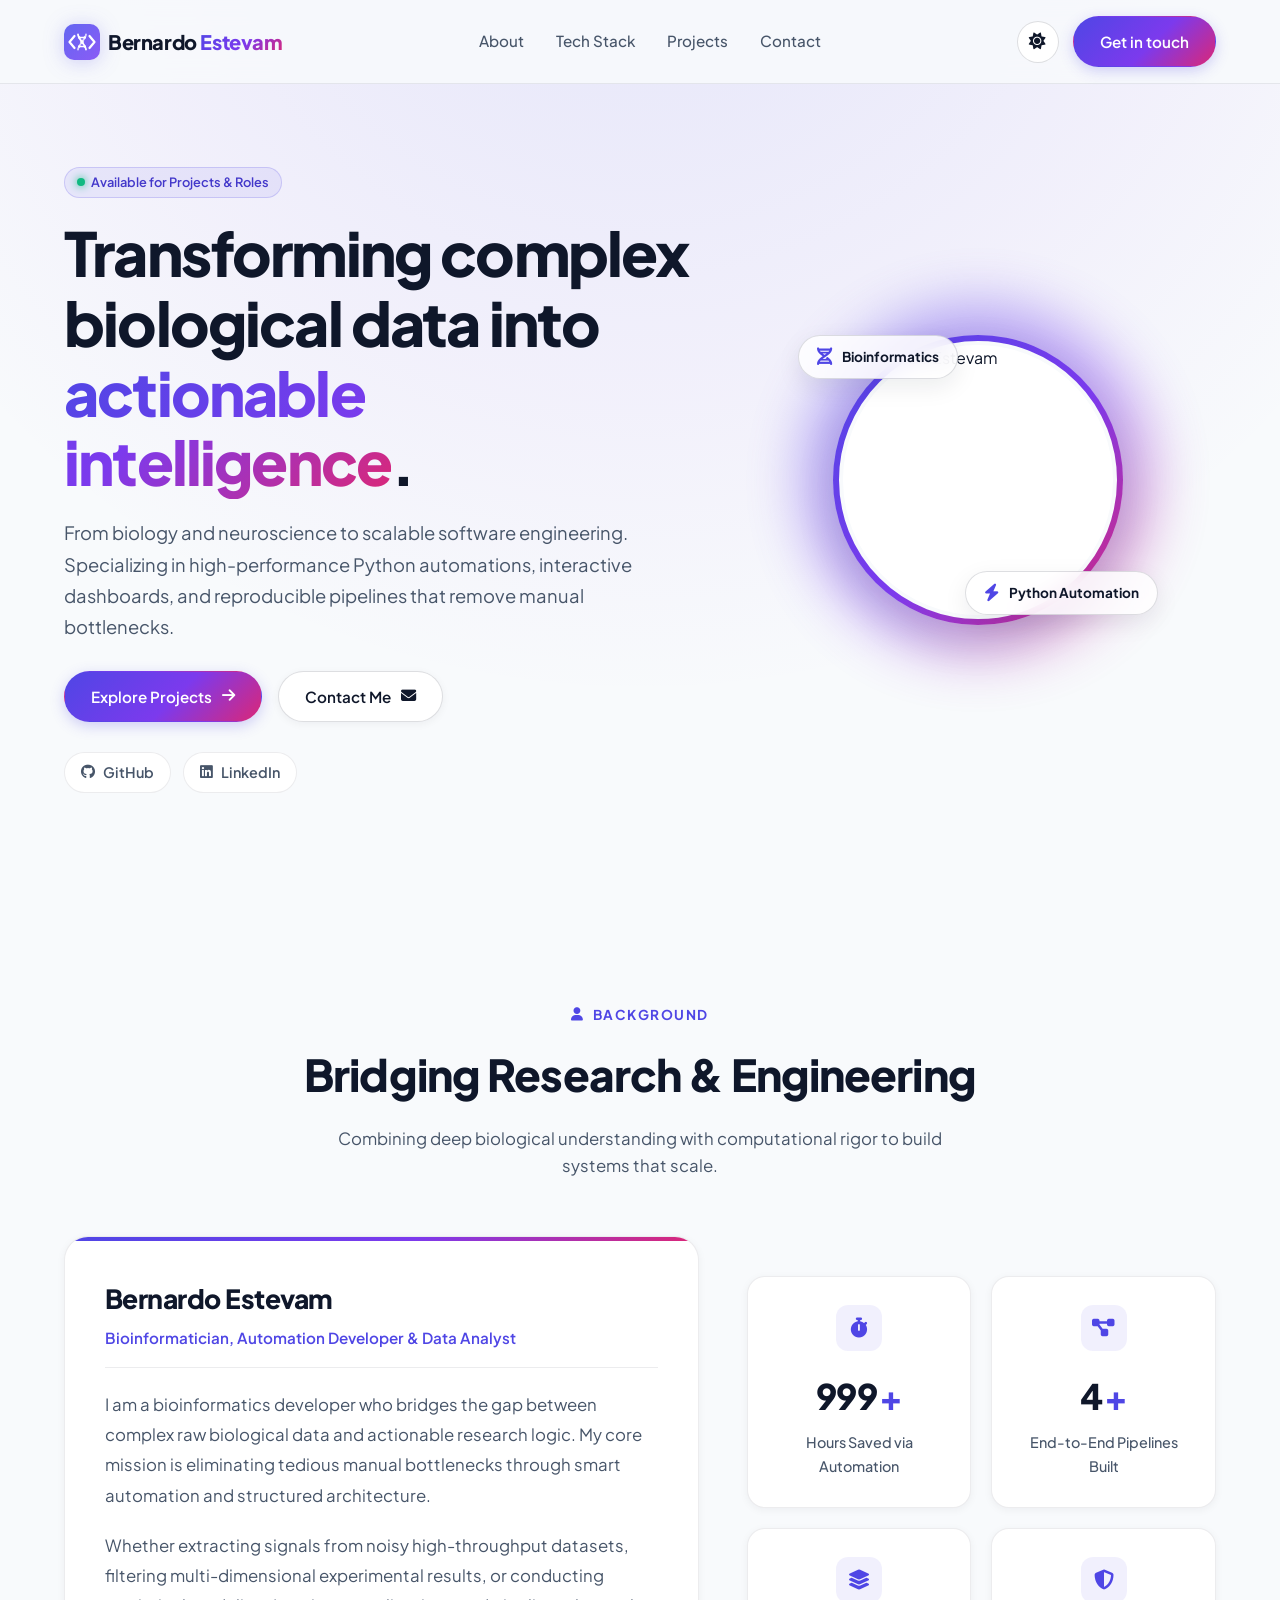
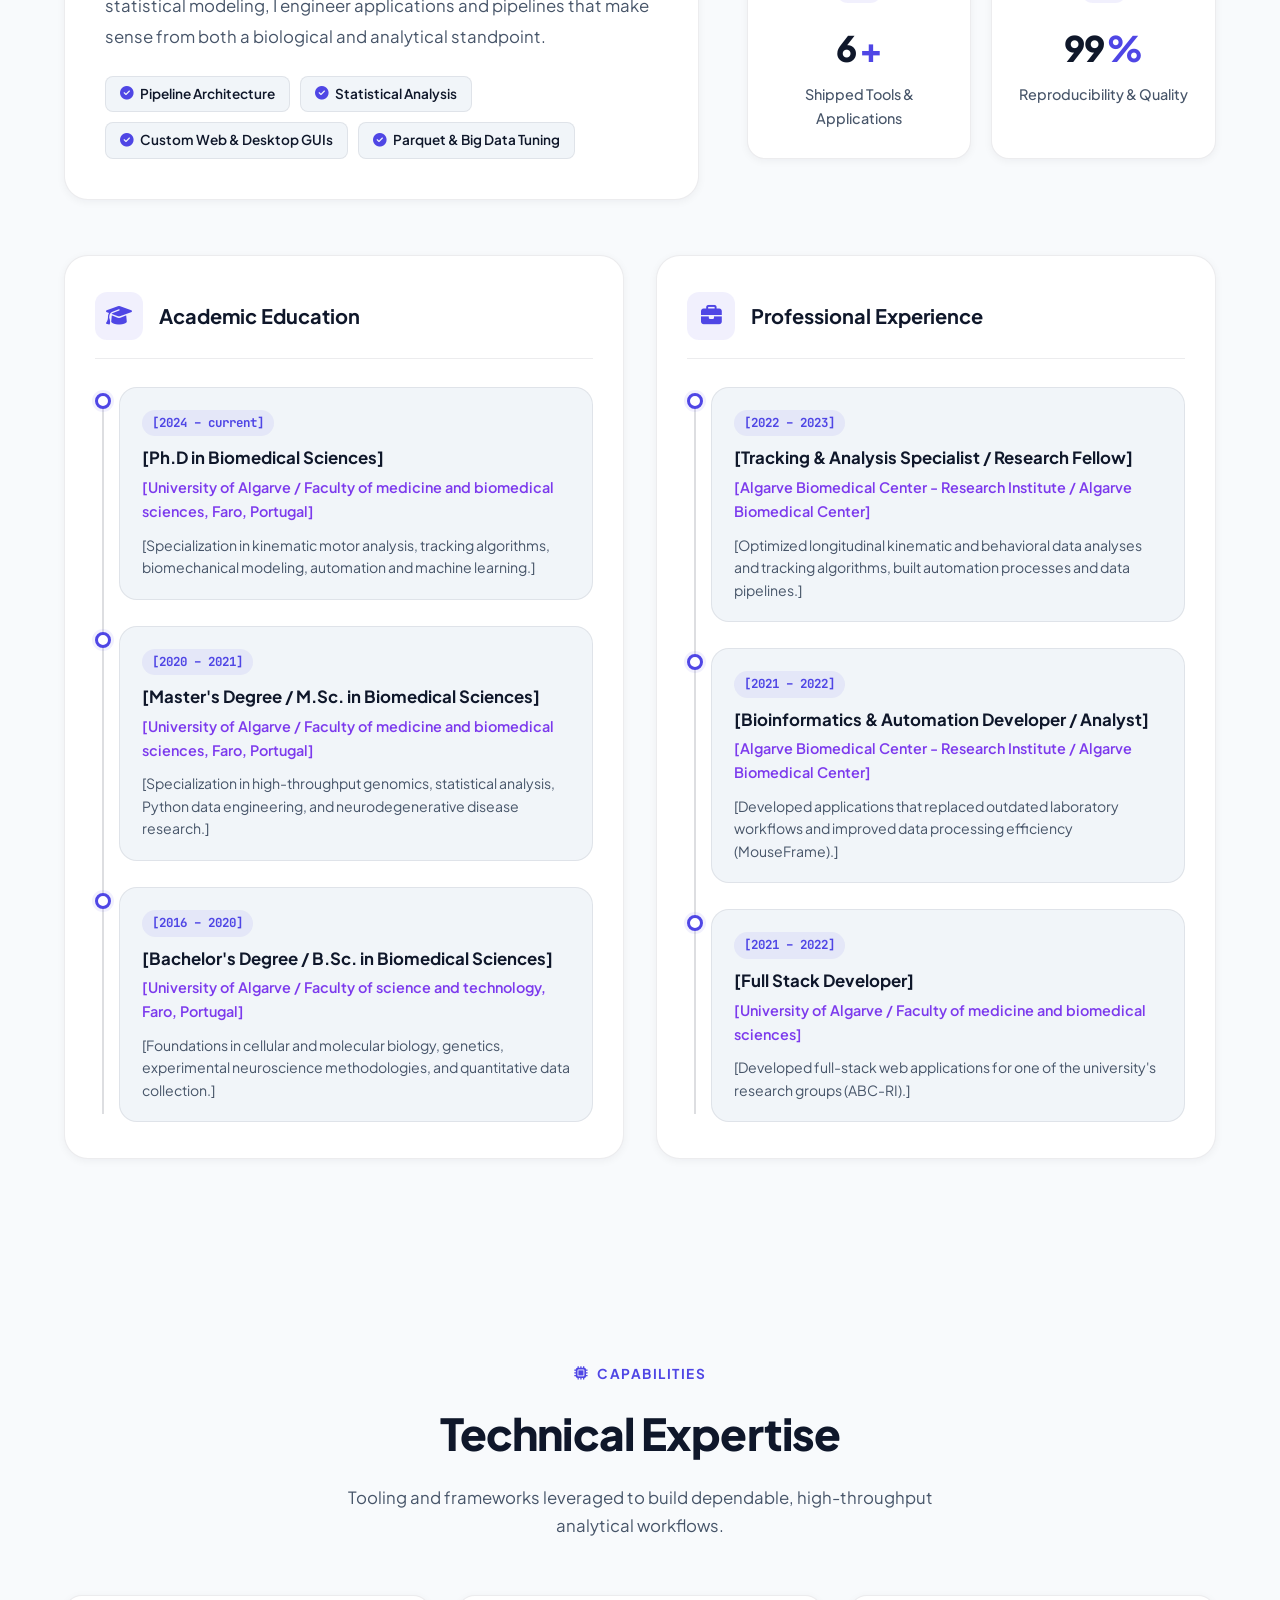
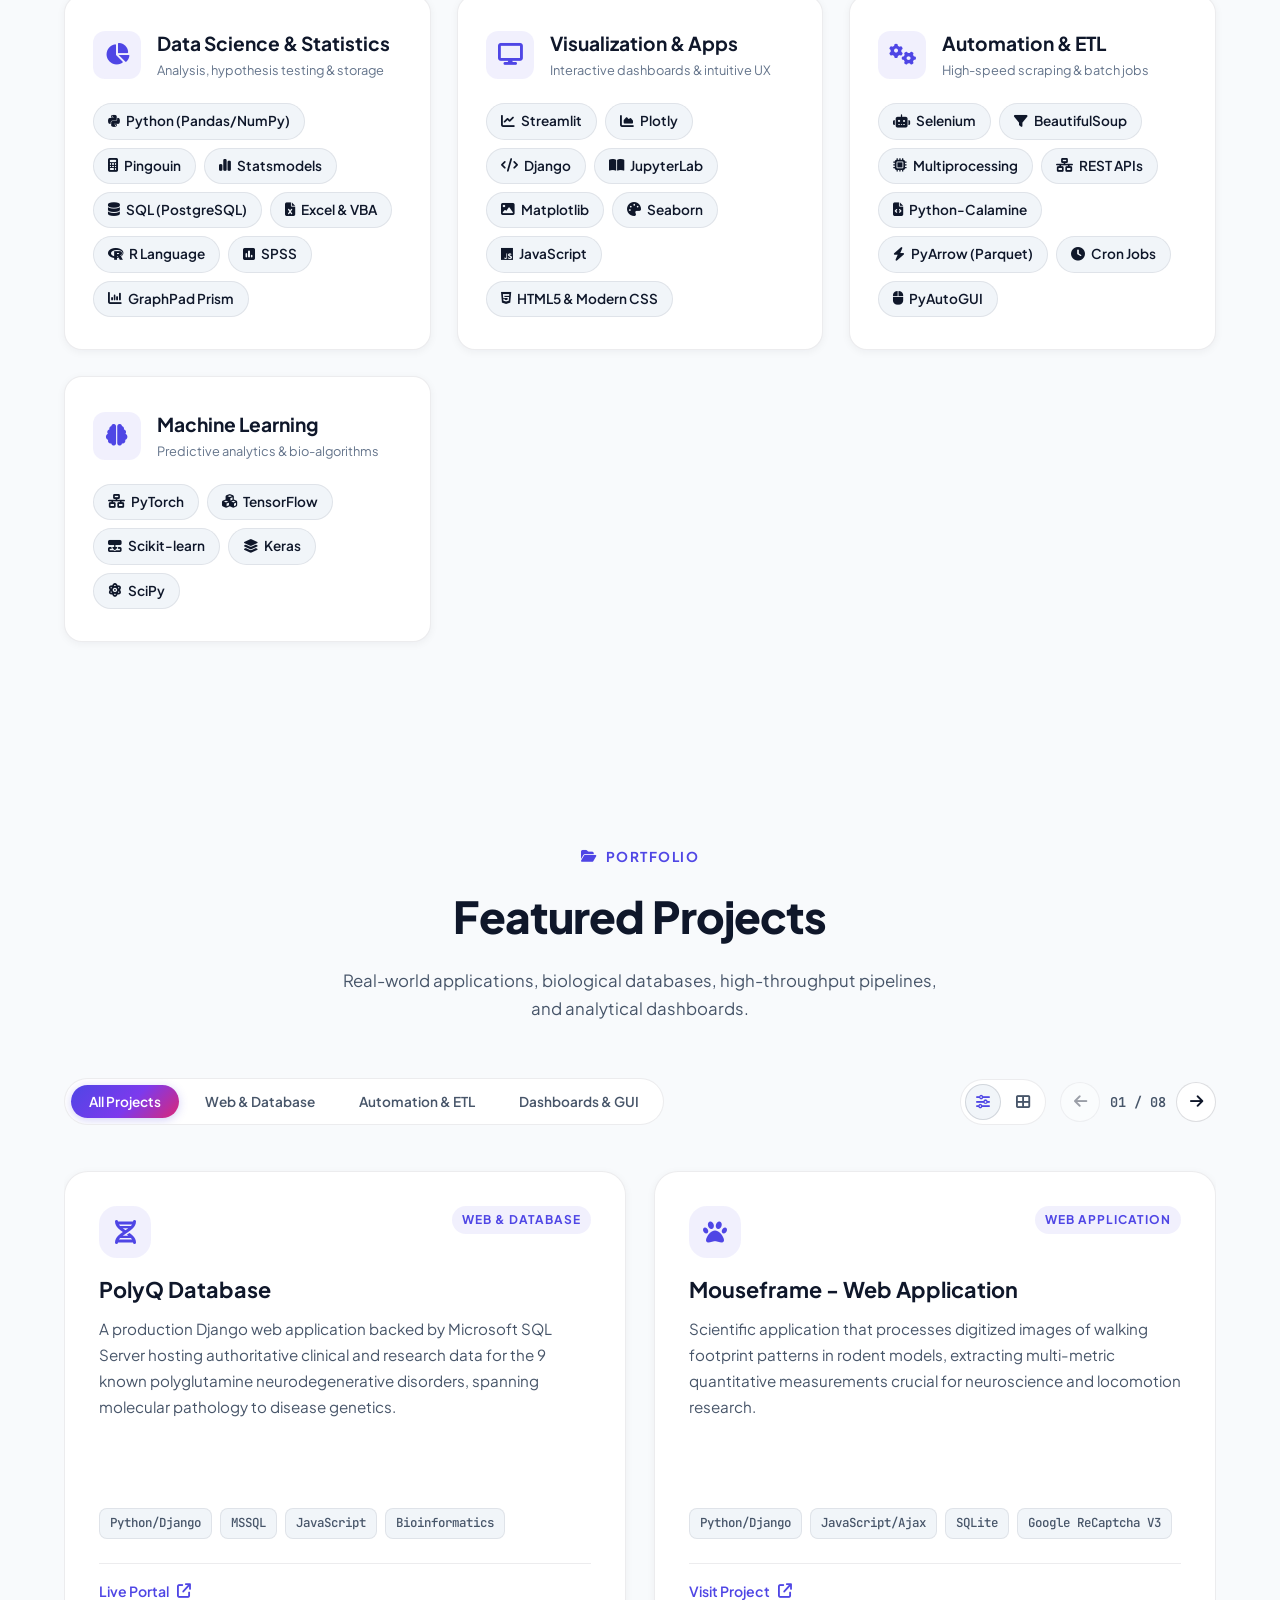
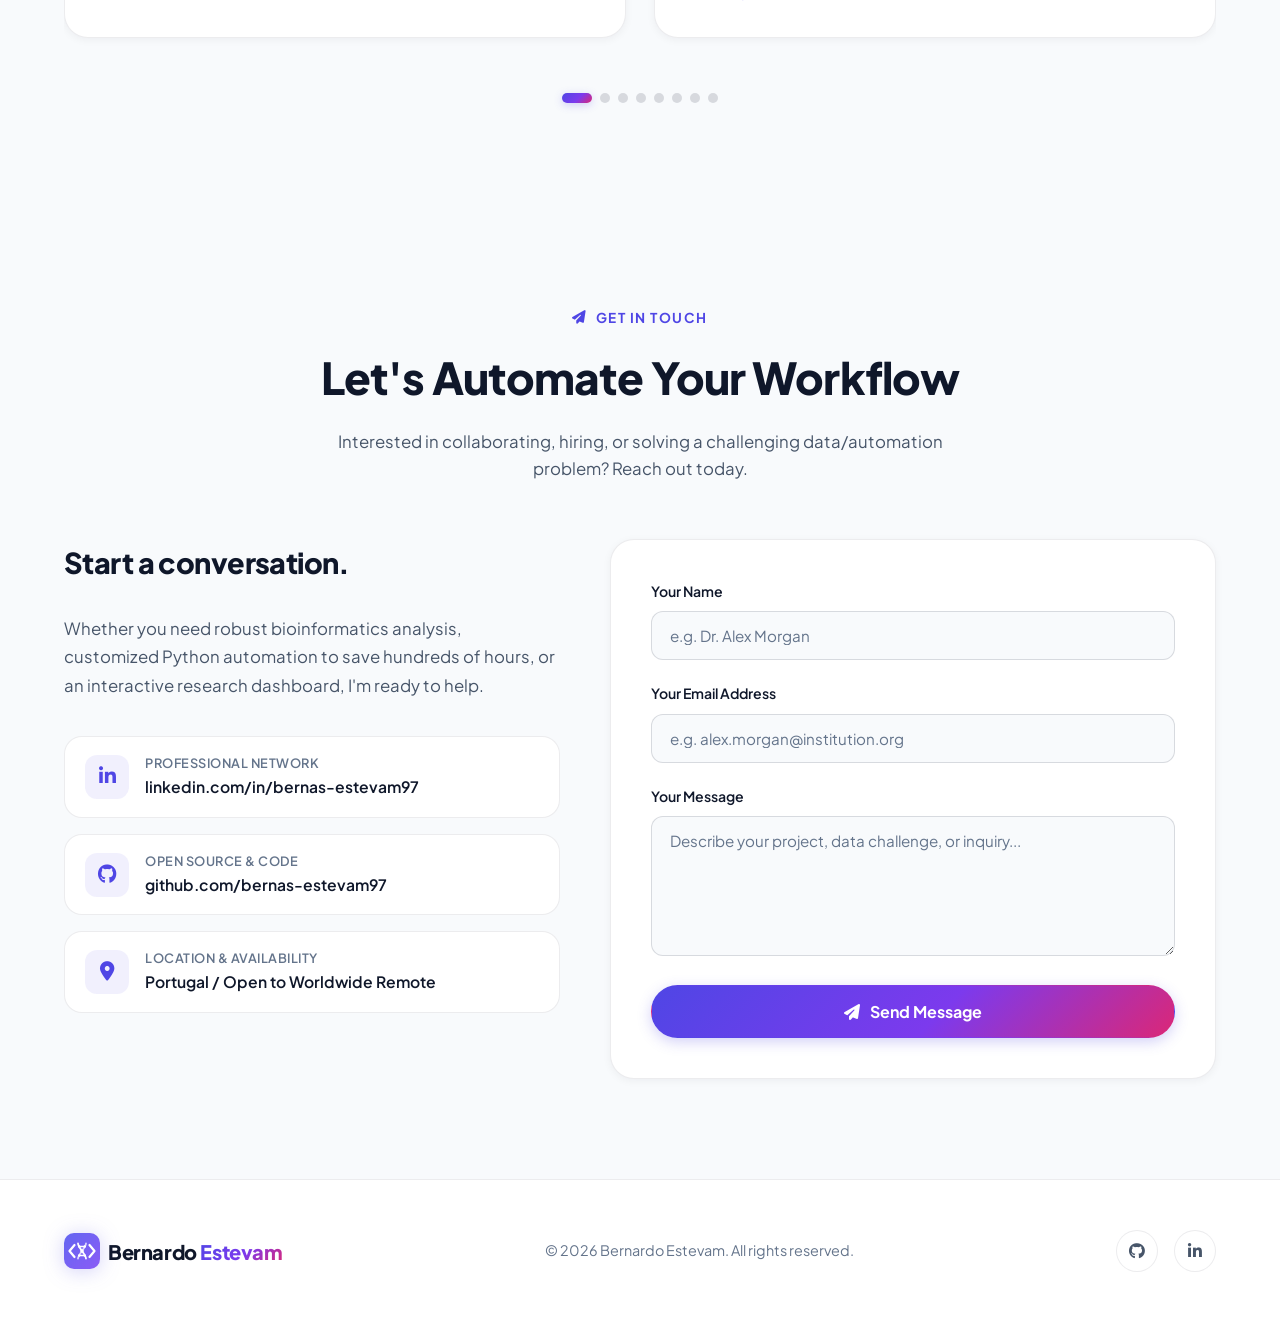
==== commit 4290540c: "svg logo generated by gemini flash 3.8" ====
--- a/index.html
+++ b/index.html
@@ -23,8 +23,32 @@
     <header>
         <nav class="navbar" id="navbar">
             <div class="container nav-container">
-                <a href="#hero" class="logo">
-                    <span class="logo-symbol">B</span>
+                <a href="#hero" class="logo" aria-label="Bernardo Estevam Portfolio Home">
+                    <span class="logo-symbol" aria-hidden="true">
+                        <svg viewBox="0 0 36 36" fill="none" xmlns="http://www.w3.org/2000/svg" class="bio-code-logo">
+                            <defs>
+                                <linearGradient id="logoBadgeGradNav" x1="0%" y1="0%" x2="100%" y2="100%">
+                                    <stop offset="0%" stop-color="#6366f1"/>
+                                    <stop offset="100%" stop-color="#8b5cf6"/>
+                                </linearGradient>
+                            </defs>
+                            <rect width="36" height="36" rx="10" fill="url(#logoBadgeGradNav)"/>
+                            <!-- Code Brackets < and > -->
+                            <path d="M10.5 12L5.5 18L10.5 24" stroke="#ffffff" stroke-width="2.2" stroke-linecap="round" stroke-linejoin="round"/>
+                            <path d="M25.5 12L30.5 18L25.5 24" stroke="#ffffff" stroke-width="2.2" stroke-linecap="round" stroke-linejoin="round"/>
+                            <!-- DNA Double Helix -->
+                            <path d="M14 10.5C14 14.5 22 21.5 22 25.5" stroke="#ffffff" stroke-width="1.8" stroke-linecap="round"/>
+                            <path d="M22 10.5C22 14.5 14 21.5 14 25.5" stroke="rgba(255,255,255,0.75)" stroke-width="1.8" stroke-linecap="round"/>
+                            <!-- Base-pair Rungs & Data Nodes -->
+                            <line x1="15.2" y1="13.5" x2="20.8" y2="13.5" stroke="#ffffff" stroke-width="1.5" stroke-linecap="round"/>
+                            <circle cx="15.2" cy="13.5" r="1.2" fill="#ffffff"/>
+                            <circle cx="20.8" cy="13.5" r="1.2" fill="#ffffff"/>
+                            <circle cx="18" cy="18" r="1.8" fill="#ffffff"/>
+                            <line x1="15.2" y1="22.5" x2="20.8" y2="22.5" stroke="#ffffff" stroke-width="1.5" stroke-linecap="round"/>
+                            <circle cx="15.2" cy="22.5" r="1.2" fill="#ffffff"/>
+                            <circle cx="20.8" cy="22.5" r="1.2" fill="#ffffff"/>
+                        </svg>
+                    </span>
                     <span class="logo-text">Bernardo <span class="text-gradient">Estevam</span></span>
                 </a>
 
@@ -756,9 +780,33 @@
     <footer class="footer">
         <div class="container">
             <div class="footer-content">
-                <a href="#hero" class="logo">
-                    <span class="logo-symbol">B</span>
-                    <span class="logo-text">Bernardo<span>.</span></span>
+                <a href="#hero" class="logo" aria-label="Bernardo Estevam Portfolio Home">
+                    <span class="logo-symbol" aria-hidden="true">
+                        <svg viewBox="0 0 36 36" fill="none" xmlns="http://www.w3.org/2000/svg" class="bio-code-logo">
+                            <defs>
+                                <linearGradient id="logoBadgeGradFoot" x1="0%" y1="0%" x2="100%" y2="100%">
+                                    <stop offset="0%" stop-color="#6366f1"/>
+                                    <stop offset="100%" stop-color="#8b5cf6"/>
+                                </linearGradient>
+                            </defs>
+                            <rect width="36" height="36" rx="10" fill="url(#logoBadgeGradFoot)"/>
+                            <!-- Code Brackets < and > -->
+                            <path d="M10.5 12L5.5 18L10.5 24" stroke="#ffffff" stroke-width="2.2" stroke-linecap="round" stroke-linejoin="round"/>
+                            <path d="M25.5 12L30.5 18L25.5 24" stroke="#ffffff" stroke-width="2.2" stroke-linecap="round" stroke-linejoin="round"/>
+                            <!-- DNA Double Helix -->
+                            <path d="M14 10.5C14 14.5 22 21.5 22 25.5" stroke="#ffffff" stroke-width="1.8" stroke-linecap="round"/>
+                            <path d="M22 10.5C22 14.5 14 21.5 14 25.5" stroke="rgba(255,255,255,0.75)" stroke-width="1.8" stroke-linecap="round"/>
+                            <!-- Base-pair Rungs & Data Nodes -->
+                            <line x1="15.2" y1="13.5" x2="20.8" y2="13.5" stroke="#ffffff" stroke-width="1.5" stroke-linecap="round"/>
+                            <circle cx="15.2" cy="13.5" r="1.2" fill="#ffffff"/>
+                            <circle cx="20.8" cy="13.5" r="1.2" fill="#ffffff"/>
+                            <circle cx="18" cy="18" r="1.8" fill="#ffffff"/>
+                            <line x1="15.2" y1="22.5" x2="20.8" y2="22.5" stroke="#ffffff" stroke-width="1.5" stroke-linecap="round"/>
+                            <circle cx="15.2" cy="22.5" r="1.2" fill="#ffffff"/>
+                            <circle cx="20.8" cy="22.5" r="1.2" fill="#ffffff"/>
+                        </svg>
+                    </span>
+                    <span class="logo-text">Bernardo <span class="text-gradient">Estevam</span></span>
                 </a>
 
                 <p class="footer-copy">
--- a/style.css
+++ b/style.css
@@ -344,17 +344,24 @@
 }
 
 .logo-symbol {
-    width: 34px;
-    height: 34px;
-    border-radius: var(--radius-sm);
-    background: var(--gradient-primary);
+    width: 36px;
+    height: 36px;
     display: flex;
     align-items: center;
     justify-content: center;
-    color: #ffffff;
-    font-weight: 900;
-    font-size: 1rem;
-    box-shadow: 0 2px 10px var(--primary-glow);
+    flex-shrink: 0;
+    transition: transform var(--transition-normal);
+}
+
+.logo:hover .logo-symbol {
+    transform: scale(1.08) rotate(3deg);
+}
+
+.bio-code-logo {
+    width: 100%;
+    height: 100%;
+    display: block;
+    filter: drop-shadow(0 2px 10px var(--primary-glow));
 }
 
 .logo-text span {
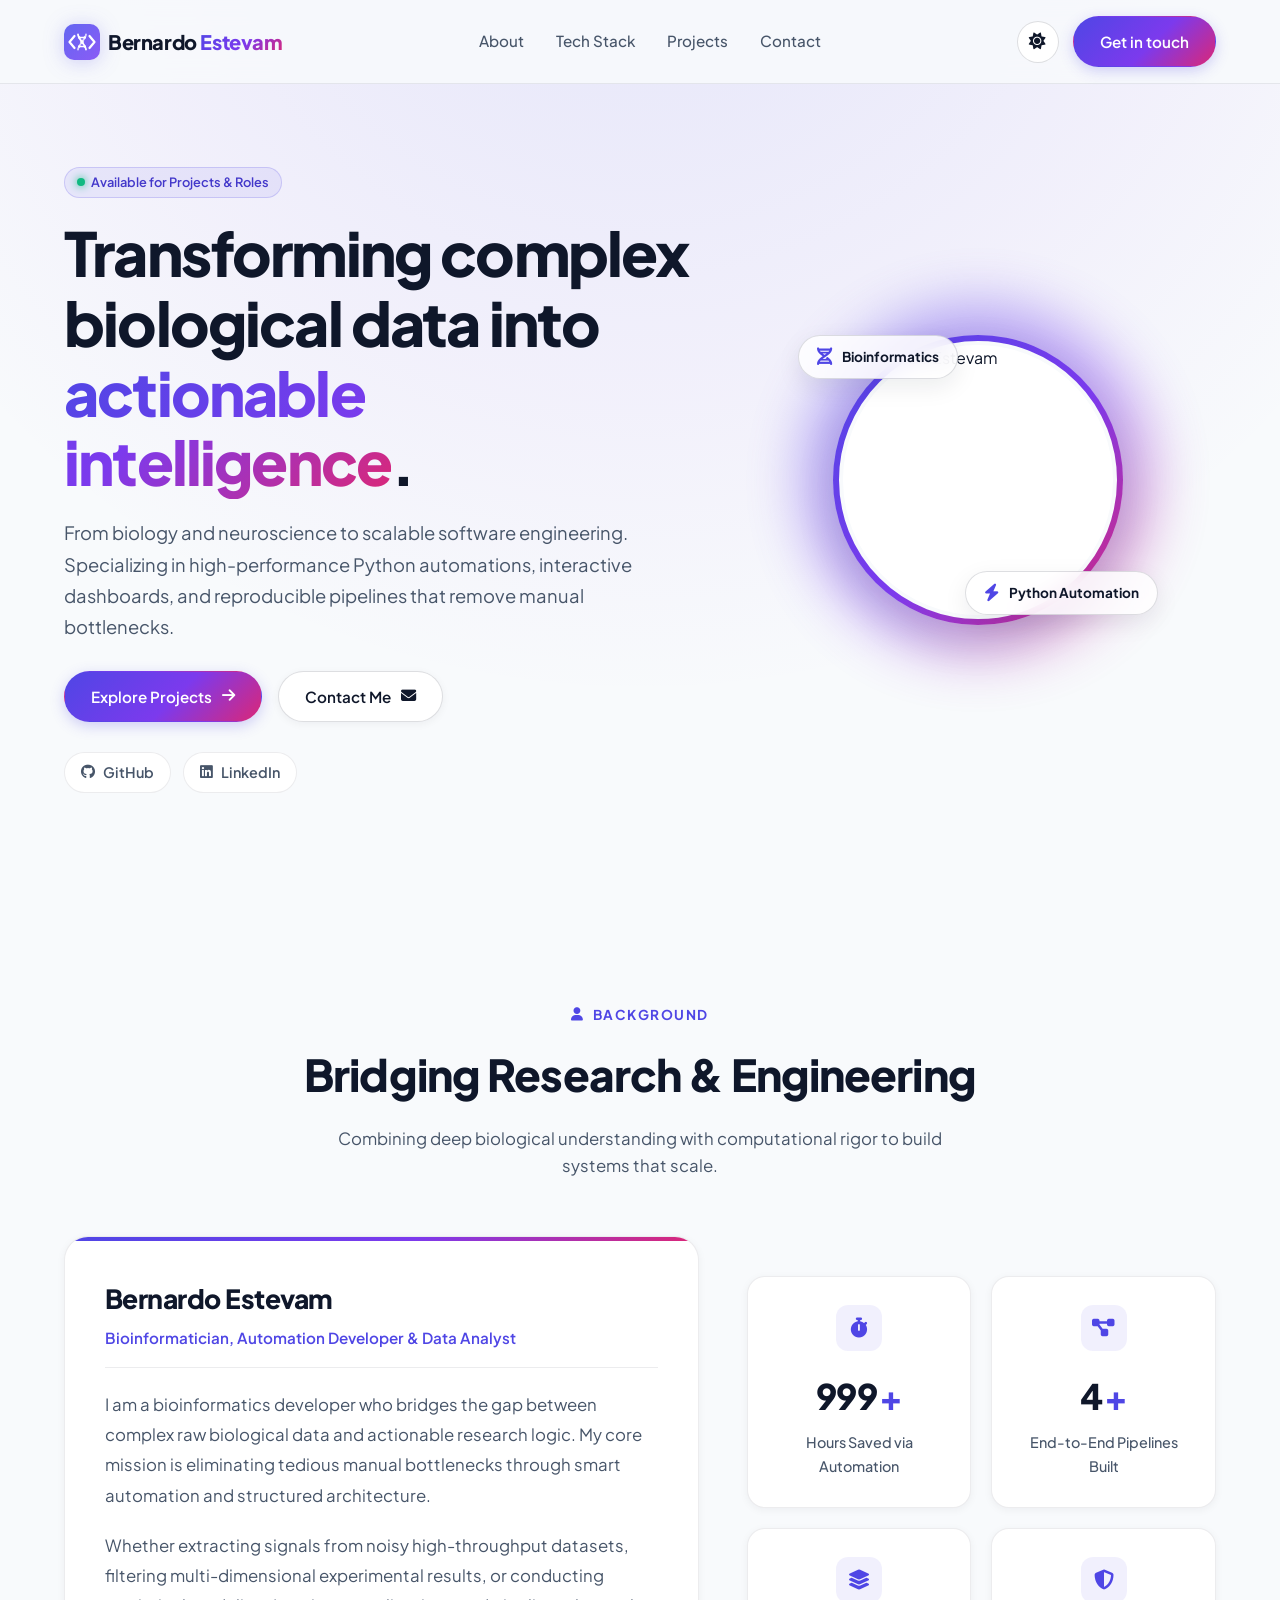
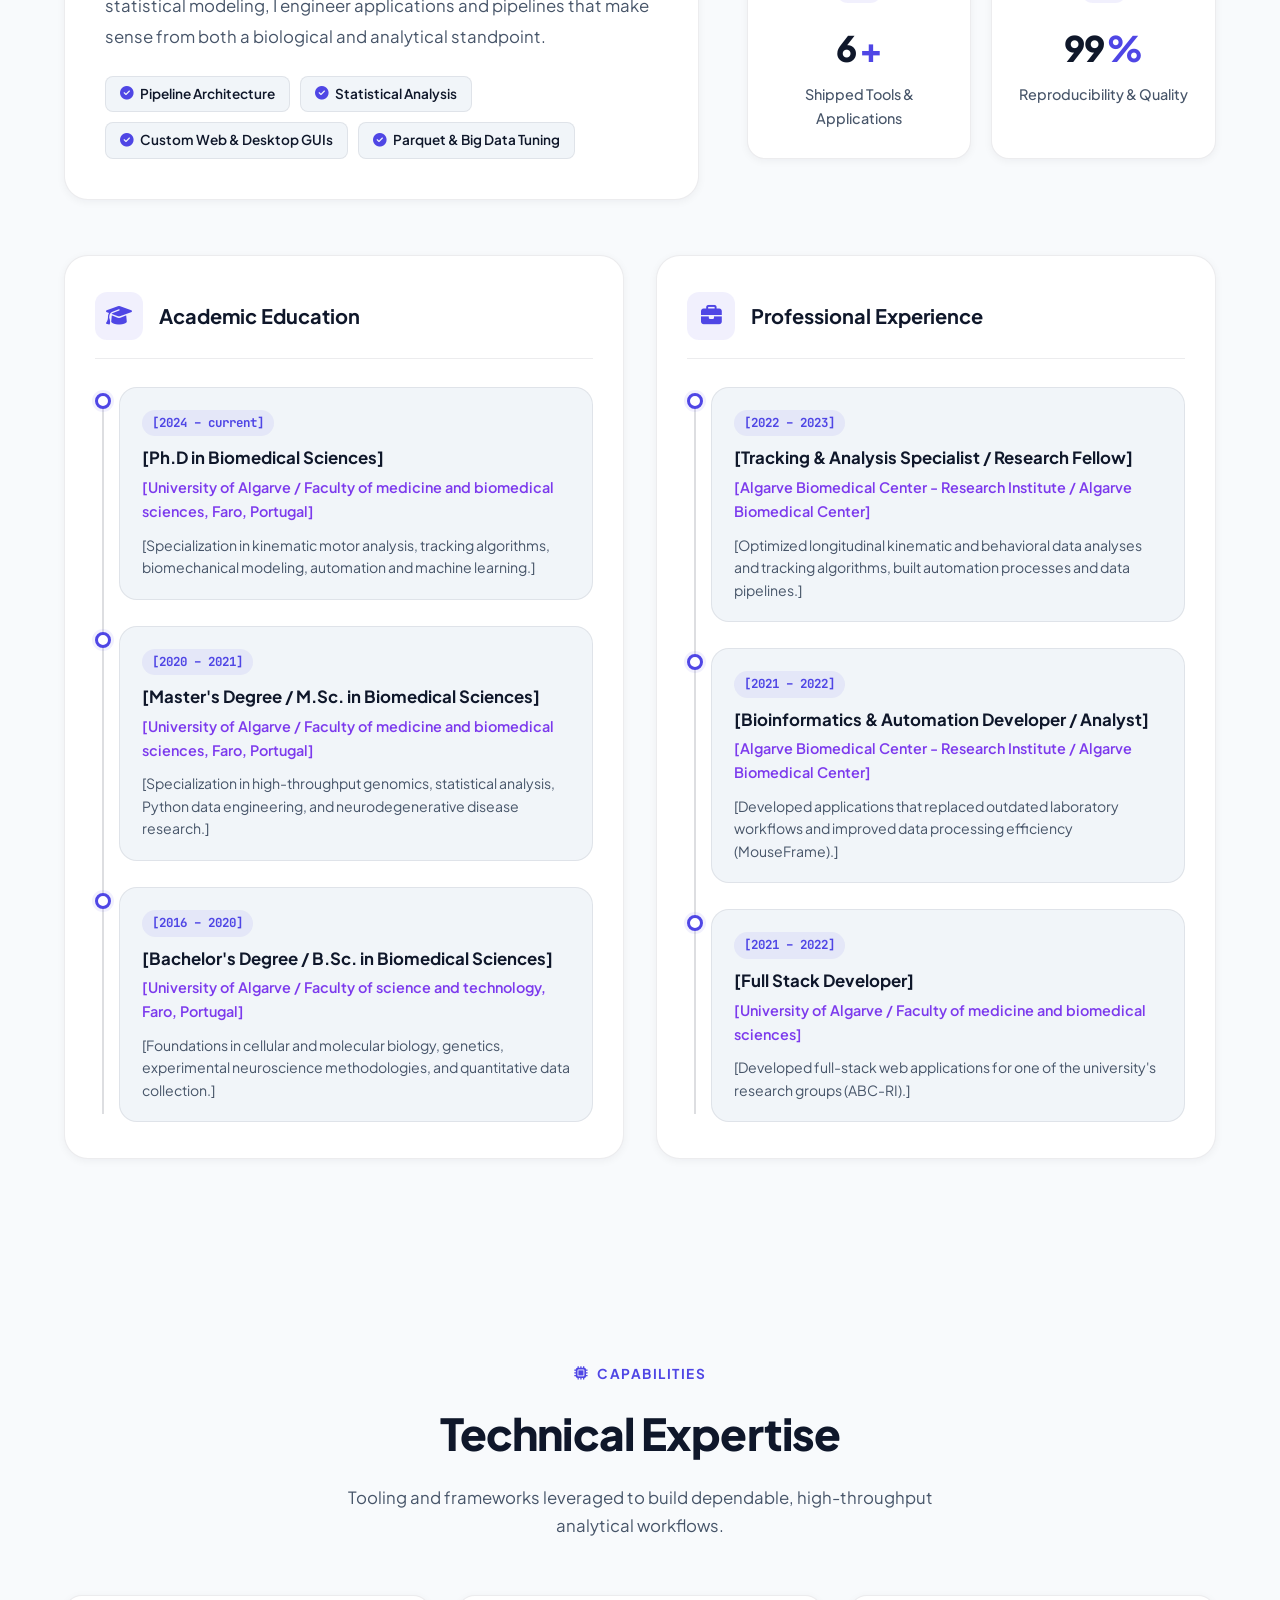
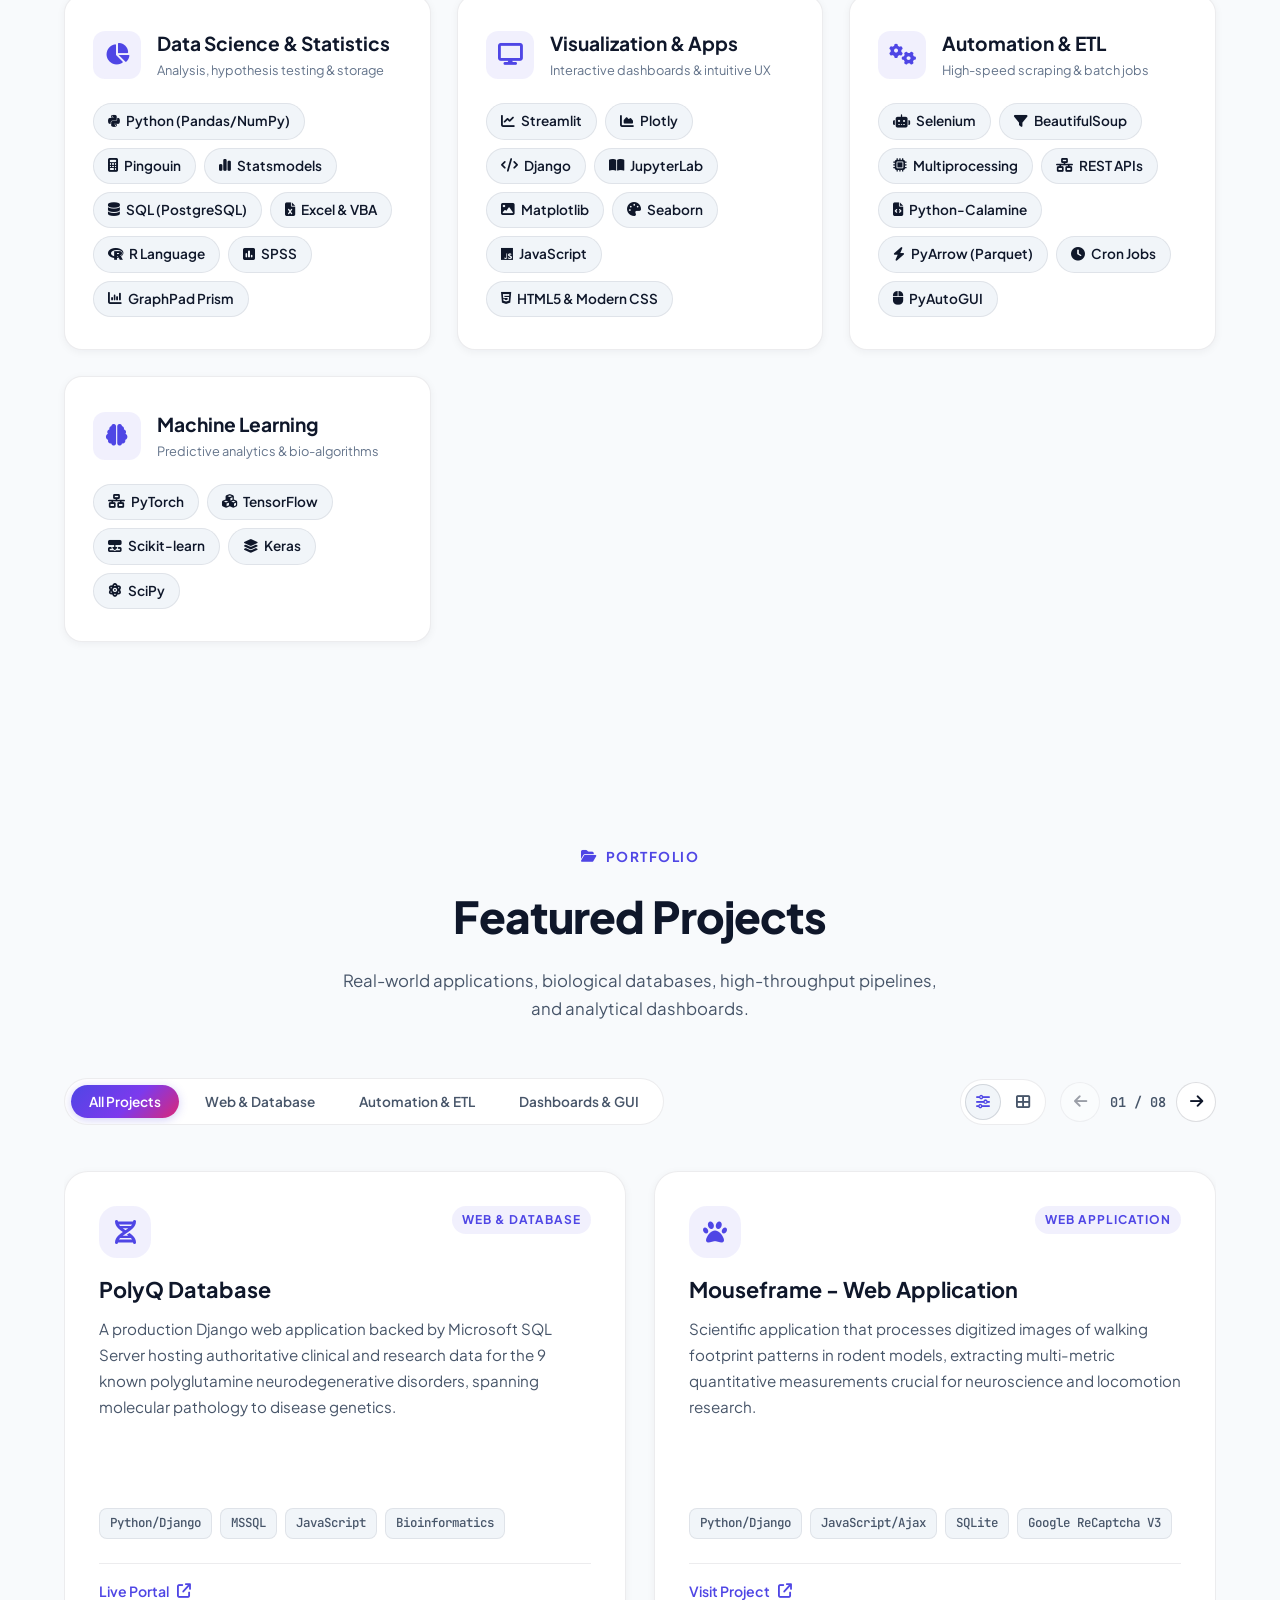
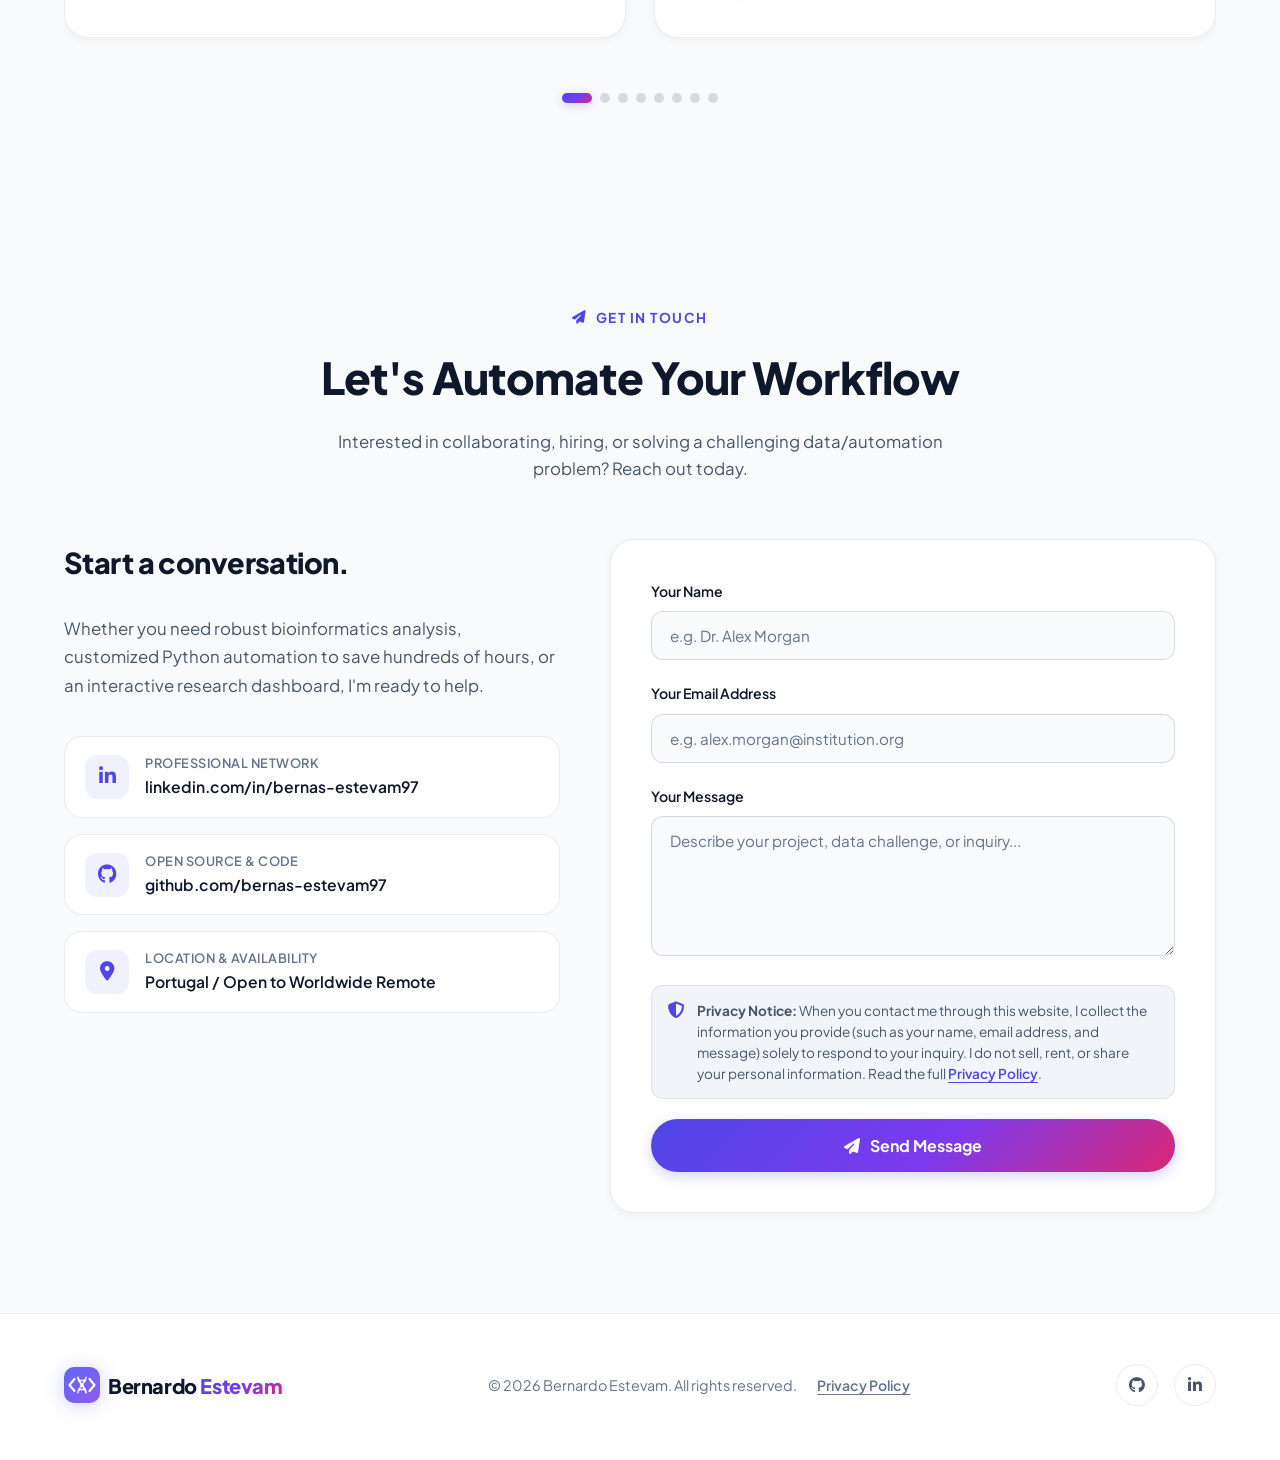
==== commit 55ff6c7a: "added privacy policy notice and privacy policy page of data retrieved from visitors" ====
--- a/index.html
+++ b/index.html
@@ -763,6 +763,14 @@
 
                             <div class="h-captcha" data-captcha="true"></div>
 
+                            <!-- GDPR / EU Data Protection Notice -->
+                            <div class="form-privacy-notice">
+                                <i class="fas fa-shield-halved privacy-notice-icon"></i>
+                                <p>
+                                    <strong>Privacy Notice:</strong> When you contact me through this website, I collect the information you provide (such as your name, email address, and message) solely to respond to your inquiry. I do not sell, rent, or share your personal information. Read the full <a href="privacy.html" class="privacy-link">Privacy Policy</a>.
+                                </p>
+                            </div>
+
                             <button type="submit" id="submitBtn" class="btn btn-primary form-submit-btn">
                                 <i class="fas fa-paper-plane"></i>
                                 <span>Send Message</span>
@@ -809,9 +817,12 @@
                     <span class="logo-text">Bernardo <span class="text-gradient">Estevam</span></span>
                 </a>
 
-                <p class="footer-copy">
-                    &copy; <span id="year"></span> Bernardo Estevam. All rights reserved.
-                </p>
+                <div class="footer-meta">
+                    <p class="footer-copy">
+                        &copy; <span id="year"></span> Bernardo Estevam. All rights reserved.
+                    </p>
+                    <a href="privacy.html" class="footer-privacy-link">Privacy Policy</a>
+                </div>
 
                 <div class="footer-socials">
                     <a href="https://github.com/bernas-estevam97" target="_blank" rel="noopener noreferrer" class="btn-icon" aria-label="GitHub">
--- a/style.css
+++ b/style.css
@@ -1512,6 +1512,216 @@
     border-color: var(--primary);
     transform: translateY(-4px);
     box-shadow: 0 8px 20px var(--primary-glow);
+}
+
+/* ==========================================================================
+   Form Privacy Notice (GDPR compliance) & Footer Meta
+   ========================================================================== */
+
+.form-privacy-notice {
+    display: flex;
+    align-items: flex-start;
+    gap: 12px;
+    padding: 14px 16px;
+    background: var(--bg-surface-elevated);
+    border: 1px solid var(--border-subtle);
+    border-radius: var(--radius-md);
+    margin-bottom: 20px;
+    font-size: 0.85rem;
+    line-height: 1.55;
+    color: var(--text-secondary);
+}
+
+.privacy-notice-icon {
+    color: var(--primary);
+    font-size: 1.05rem;
+    margin-top: 2px;
+    flex-shrink: 0;
+}
+
+.form-privacy-notice p {
+    margin: 0;
+}
+
+.privacy-link,
+.footer-privacy-link {
+    color: var(--primary);
+    font-weight: 600;
+    text-decoration: underline;
+    text-underline-offset: 3px;
+    transition: color var(--transition-fast);
+}
+
+.privacy-link:hover,
+.footer-privacy-link:hover {
+    color: var(--accent);
+}
+
+.footer-meta {
+    display: flex;
+    align-items: center;
+    gap: 20px;
+    flex-wrap: wrap;
+}
+
+.footer-privacy-link {
+    font-size: 0.88rem;
+    color: var(--text-muted);
+}
+
+/* ==========================================================================
+   Privacy Policy Page Styles
+   ========================================================================== */
+
+.privacy-page {
+    padding-top: 130px;
+    padding-bottom: 90px;
+    min-height: 100vh;
+}
+
+.privacy-back-nav {
+    margin-bottom: 28px;
+}
+
+.back-link {
+    display: inline-flex;
+    align-items: center;
+    gap: 8px;
+    font-size: 0.9rem;
+    font-weight: 600;
+    color: var(--text-secondary);
+    padding: 8px 18px;
+    border-radius: var(--radius-full);
+    background: var(--bg-surface);
+    border: 1px solid var(--border-subtle);
+    transition: all var(--transition-fast);
+}
+
+.back-link:hover {
+    color: var(--primary);
+    border-color: var(--border-active);
+    transform: translateX(-3px);
+}
+
+.privacy-header {
+    margin-bottom: 40px;
+}
+
+.privacy-header h1 {
+    font-size: clamp(2rem, 3.5vw, 2.8rem);
+    font-weight: 800;
+    letter-spacing: -0.02em;
+    color: var(--text-primary);
+    margin-bottom: 12px;
+}
+
+.privacy-header p {
+    font-size: 1.05rem;
+    color: var(--text-secondary);
+    max-width: 760px;
+    line-height: 1.7;
+}
+
+.privacy-updated-badge {
+    display: inline-flex;
+    align-items: center;
+    gap: 6px;
+    font-size: 0.8rem;
+    font-weight: 600;
+    color: var(--text-muted);
+    background: var(--bg-surface-elevated);
+    padding: 5px 14px;
+    border-radius: var(--radius-full);
+    border: 1px solid var(--border-subtle);
+    margin-top: 14px;
+}
+
+.privacy-card {
+    background: var(--bg-surface);
+    border-radius: var(--radius-xl);
+    padding: 48px;
+    border: 1px solid var(--border-subtle);
+    box-shadow: var(--shadow-sm);
+    display: flex;
+    flex-direction: column;
+    gap: 36px;
+}
+
+.privacy-section {
+    padding-bottom: 30px;
+    border-bottom: 1px solid var(--border-subtle);
+}
+
+.privacy-section:last-child {
+    padding-bottom: 0;
+    border-bottom: none;
+}
+
+.privacy-section-title {
+    display: flex;
+    align-items: center;
+    gap: 12px;
+    font-size: 1.25rem;
+    font-weight: 700;
+    color: var(--text-primary);
+    margin-bottom: 14px;
+}
+
+.privacy-section-title i {
+    color: var(--primary);
+    font-size: 1.15rem;
+}
+
+.privacy-section p {
+    color: var(--text-secondary);
+    font-size: 0.98rem;
+    line-height: 1.75;
+    margin-bottom: 14px;
+}
+
+.privacy-section p:last-child {
+    margin-bottom: 0;
+}
+
+.privacy-list {
+    list-style: none;
+    margin: 14px 0;
+    display: flex;
+    flex-direction: column;
+    gap: 12px;
+}
+
+.privacy-list li {
+    position: relative;
+    padding-left: 26px;
+    color: var(--text-secondary);
+    font-size: 0.96rem;
+    line-height: 1.65;
+}
+
+.privacy-list li::before {
+    content: '\f058';
+    font-family: 'Font Awesome 6 Free';
+    font-weight: 900;
+    position: absolute;
+    left: 0;
+    top: 2px;
+    color: var(--primary);
+    font-size: 0.9rem;
+}
+
+.privacy-highlight-box {
+    background: var(--primary-light);
+    border: 1px solid var(--border-active);
+    border-radius: var(--radius-md);
+    padding: 18px 22px;
+    margin-top: 14px;
+}
+
+.privacy-highlight-box p {
+    color: var(--text-primary);
+    font-weight: 500;
+    margin: 0;
 }
 
 /* ==========================================================================
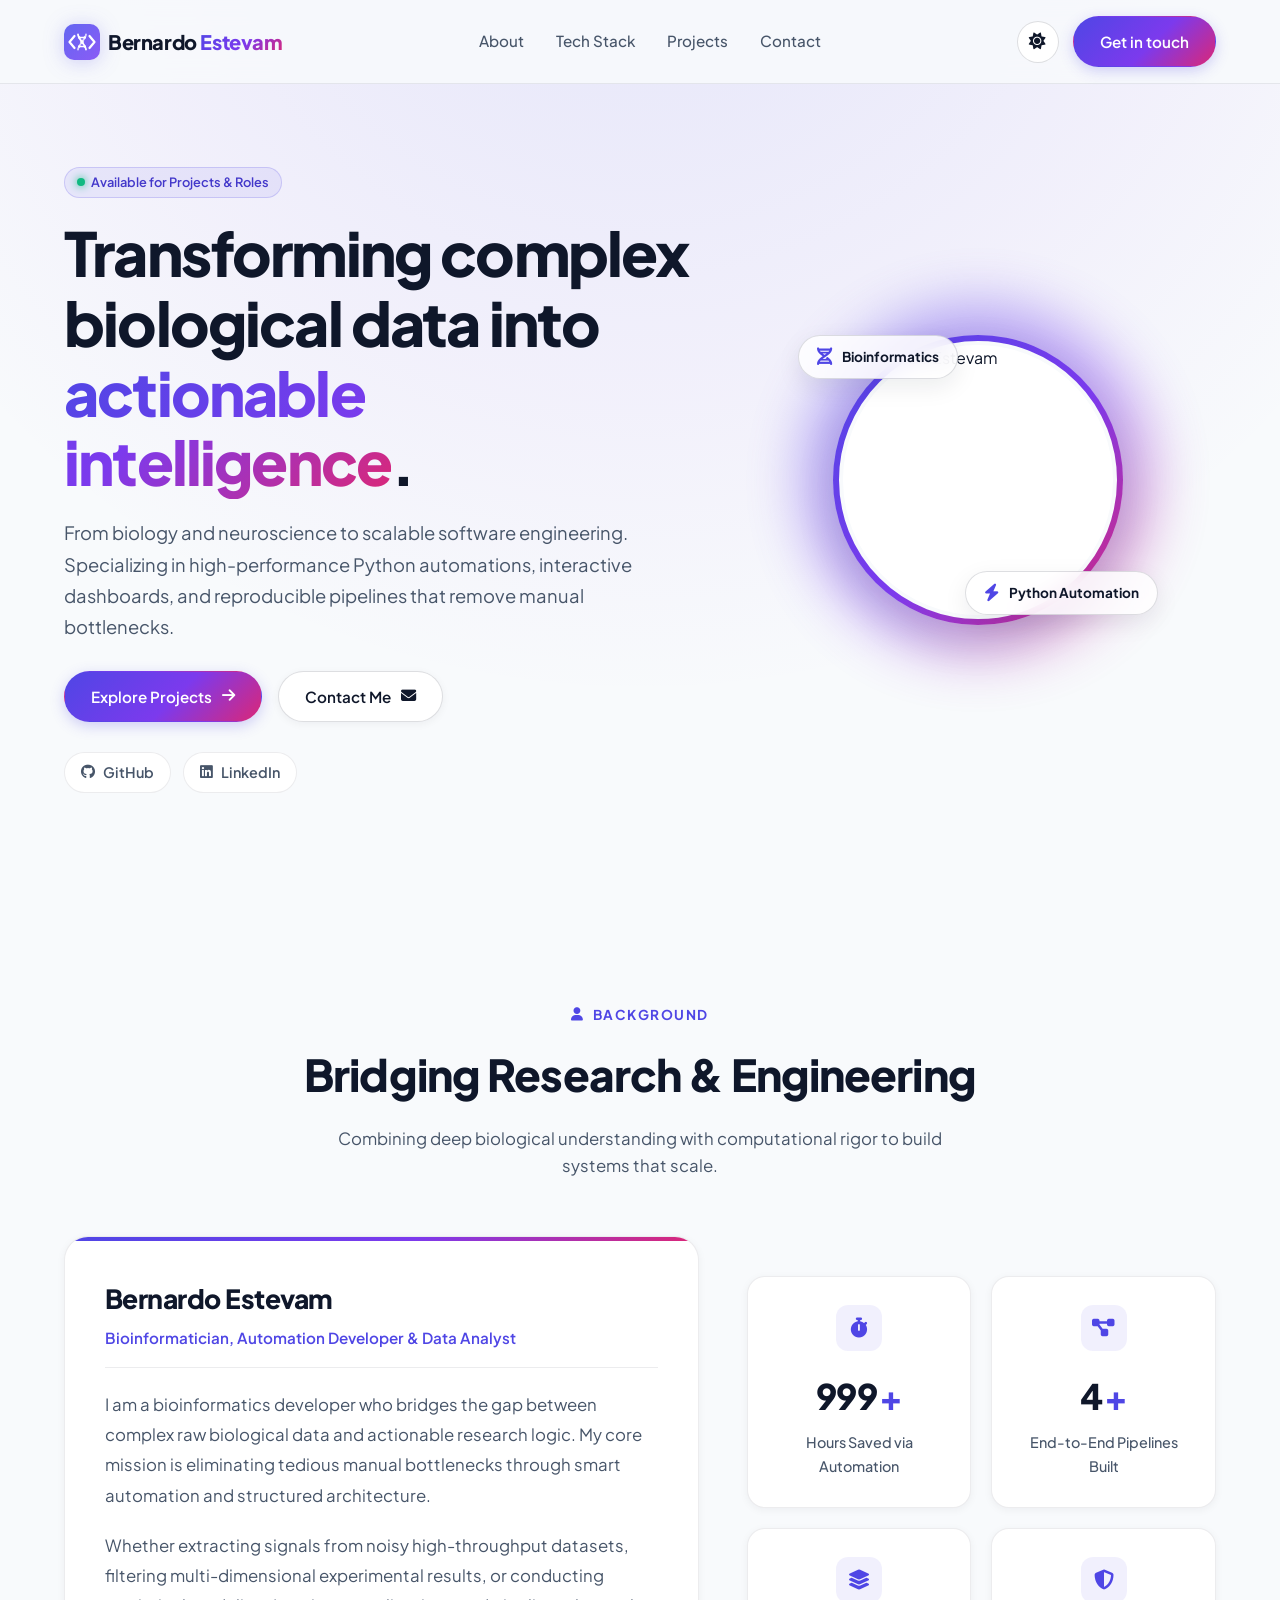
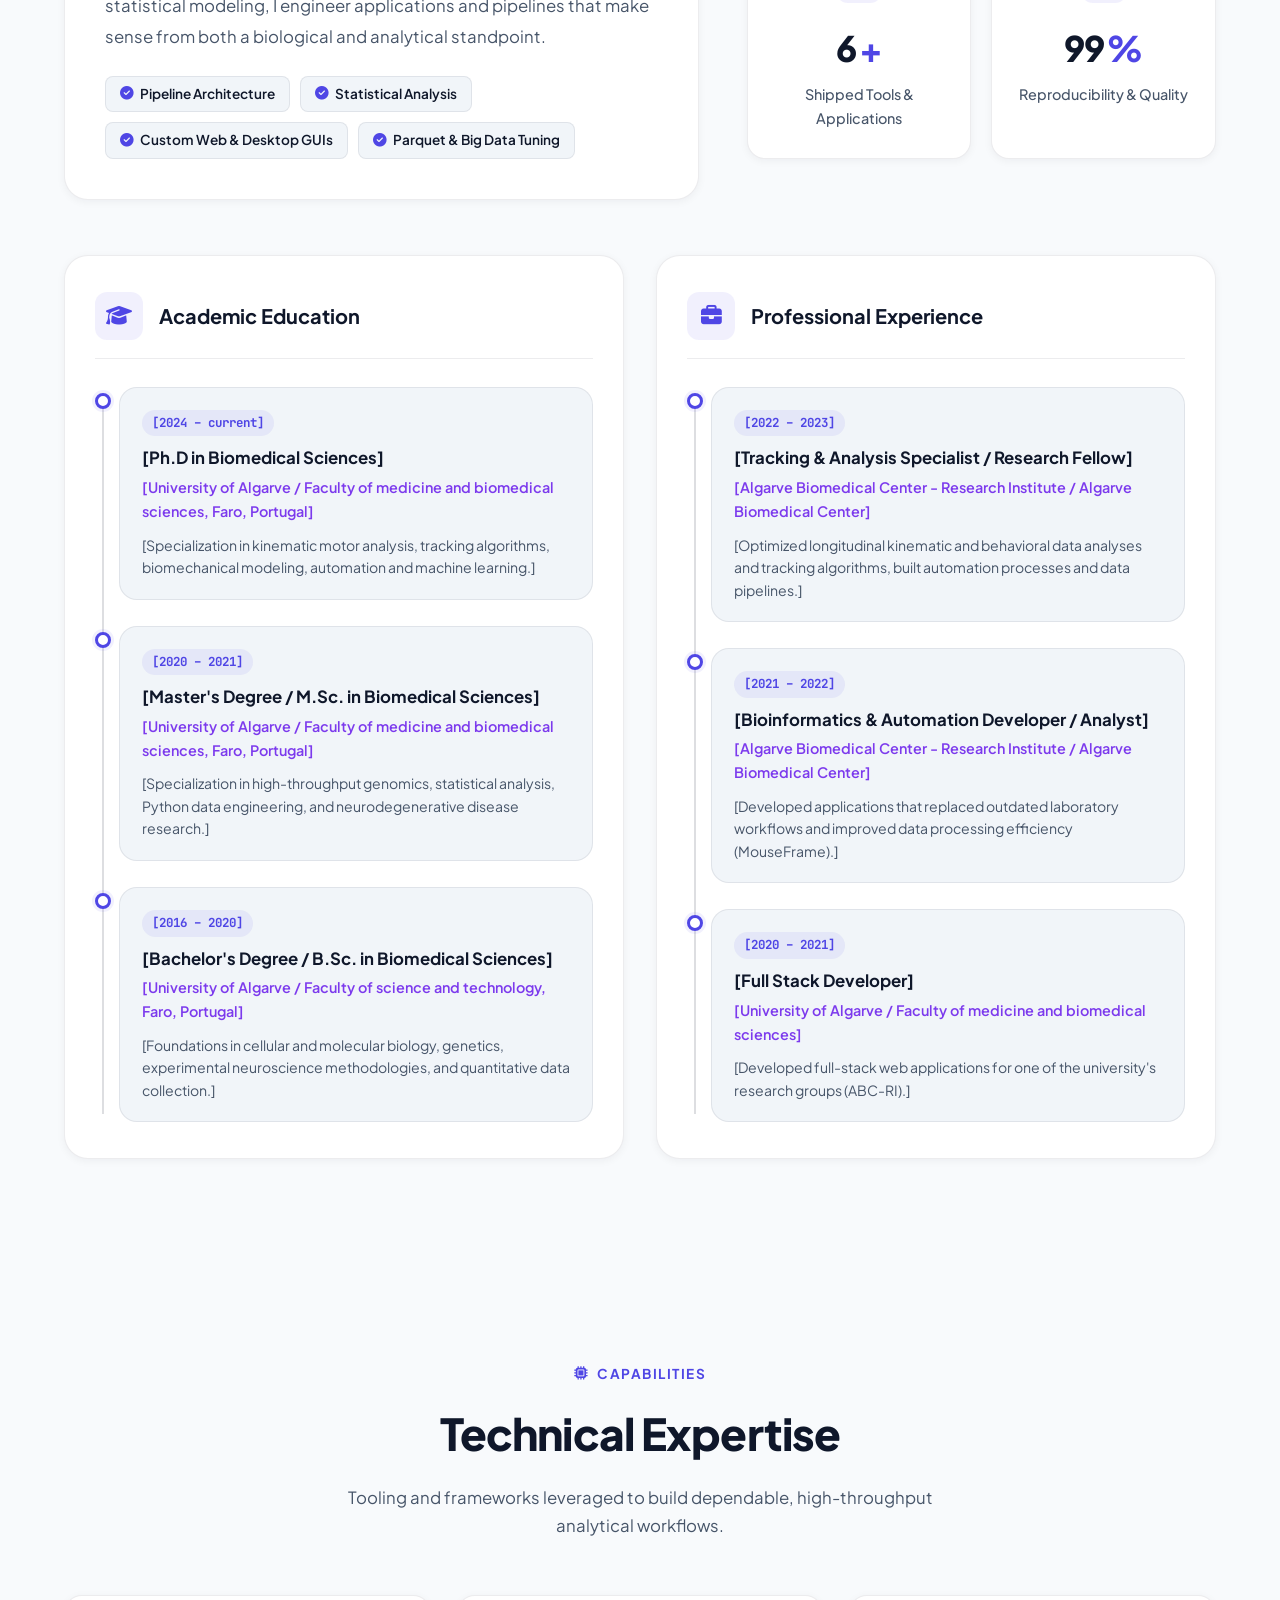
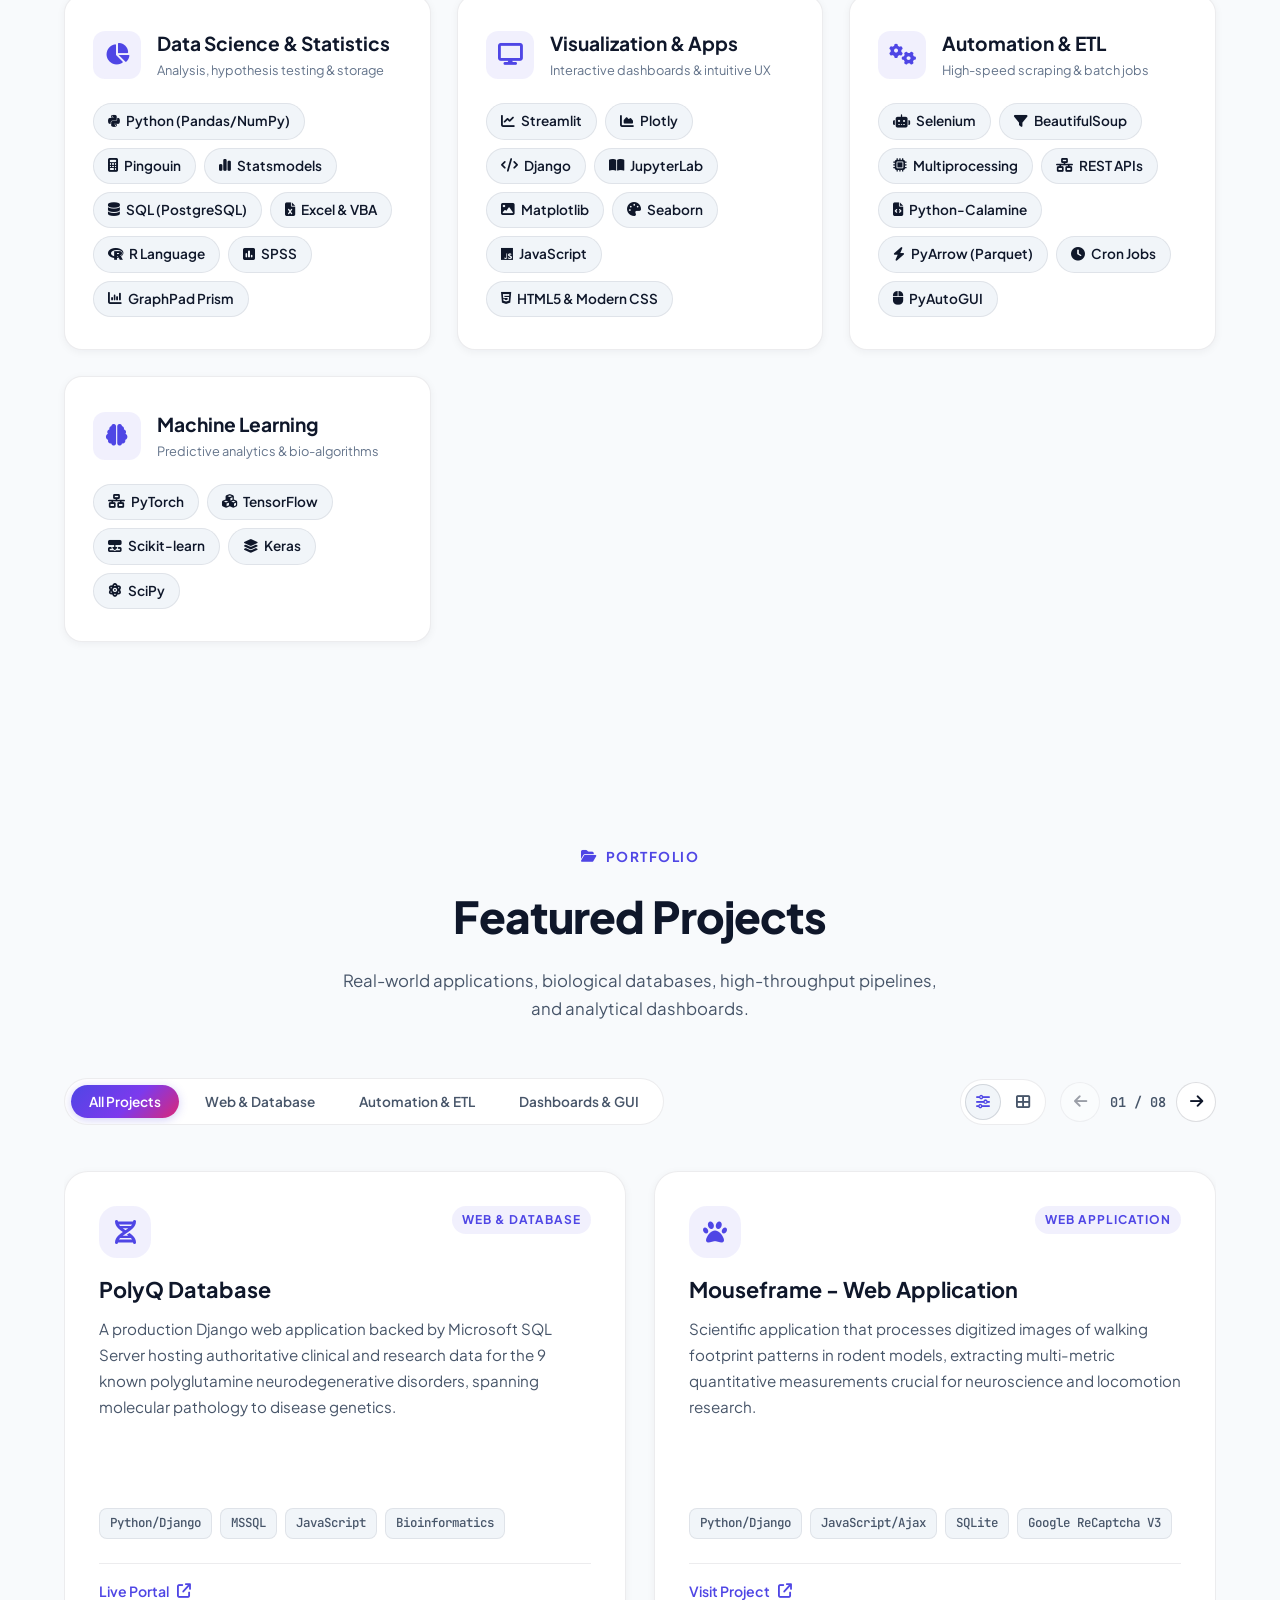
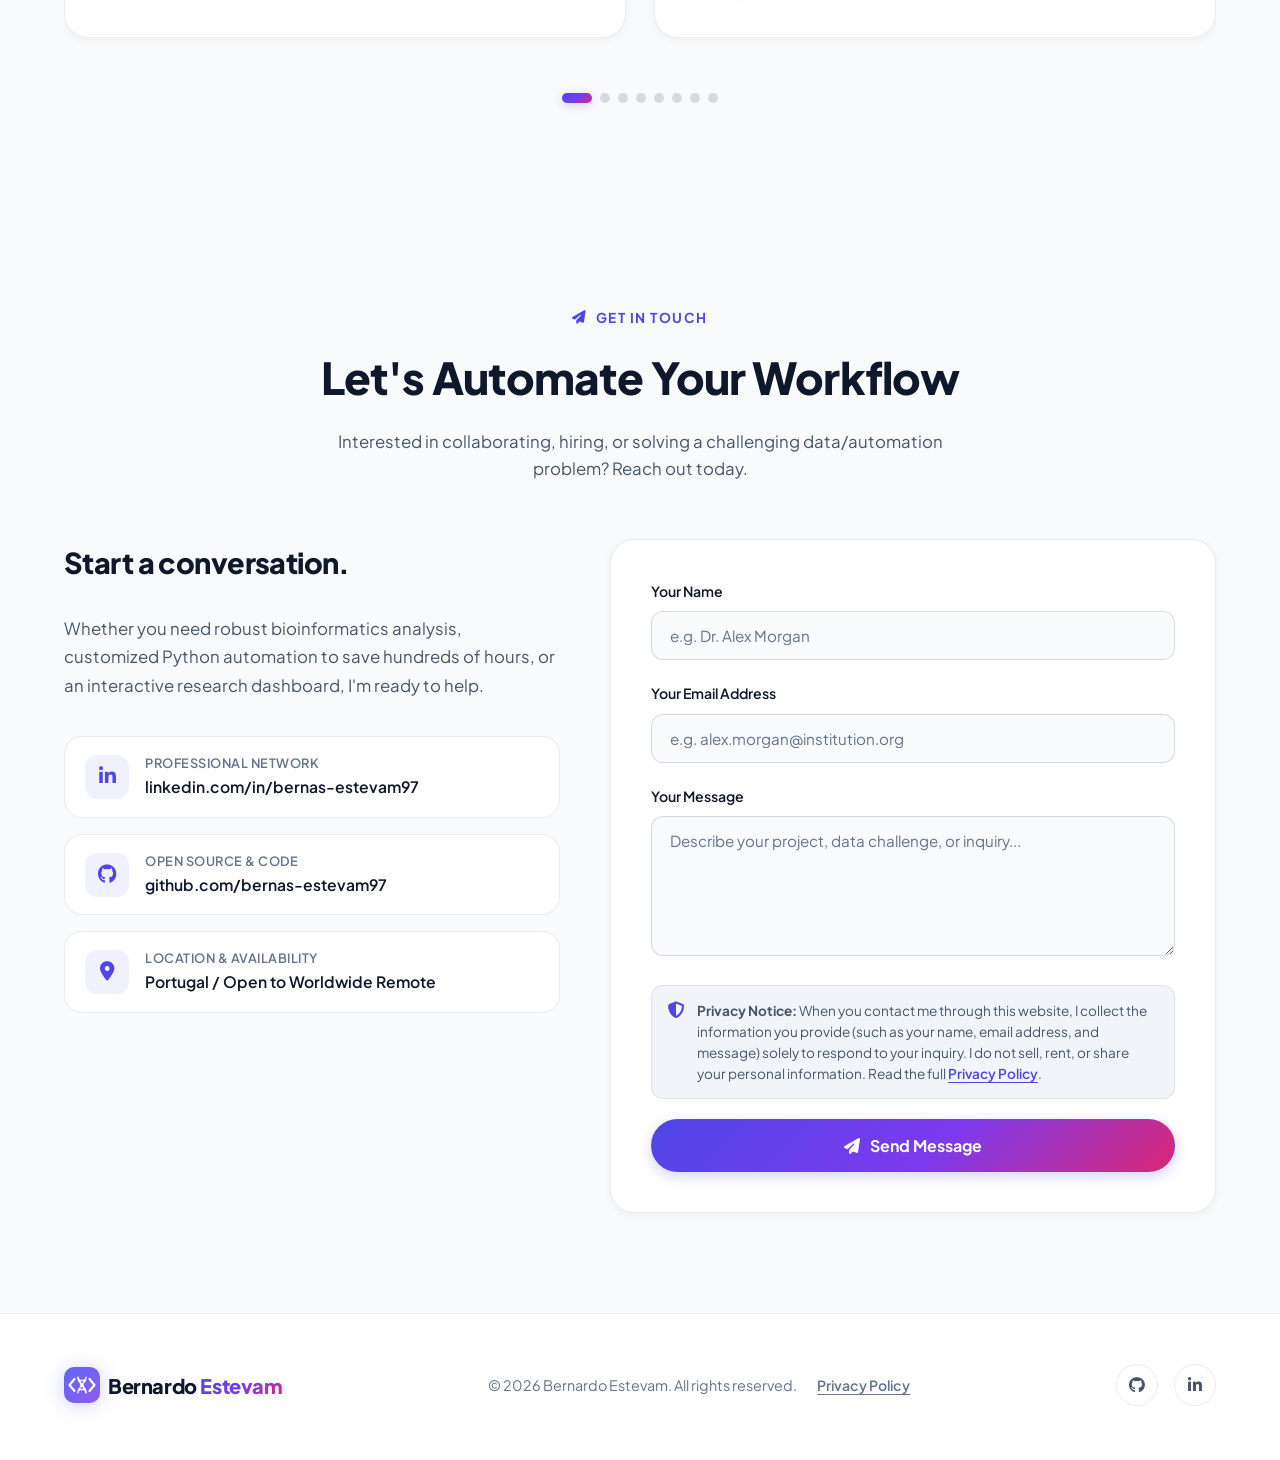
==== commit e5804bce: "corrected full stack dev date job" ====
--- a/index.html
+++ b/index.html
@@ -276,7 +276,7 @@
                             <div class="timeline-item">
                                 <div class="timeline-marker"></div>
                                 <div class="timeline-content">
-                                    <span class="timeline-date">[2021 &ndash; 2022]</span>
+                                    <span class="timeline-date">[2020 &ndash; 2021]</span>
                                     <h4 class="timeline-title">[Full Stack Developer]</h4>
                                     <h5 class="timeline-institution">[University of Algarve / Faculty of medicine and biomedical sciences]</h5>
                                     <p class="timeline-desc">[Developed full-stack web applications for one of the university's research groups (ABC-RI).]</p>
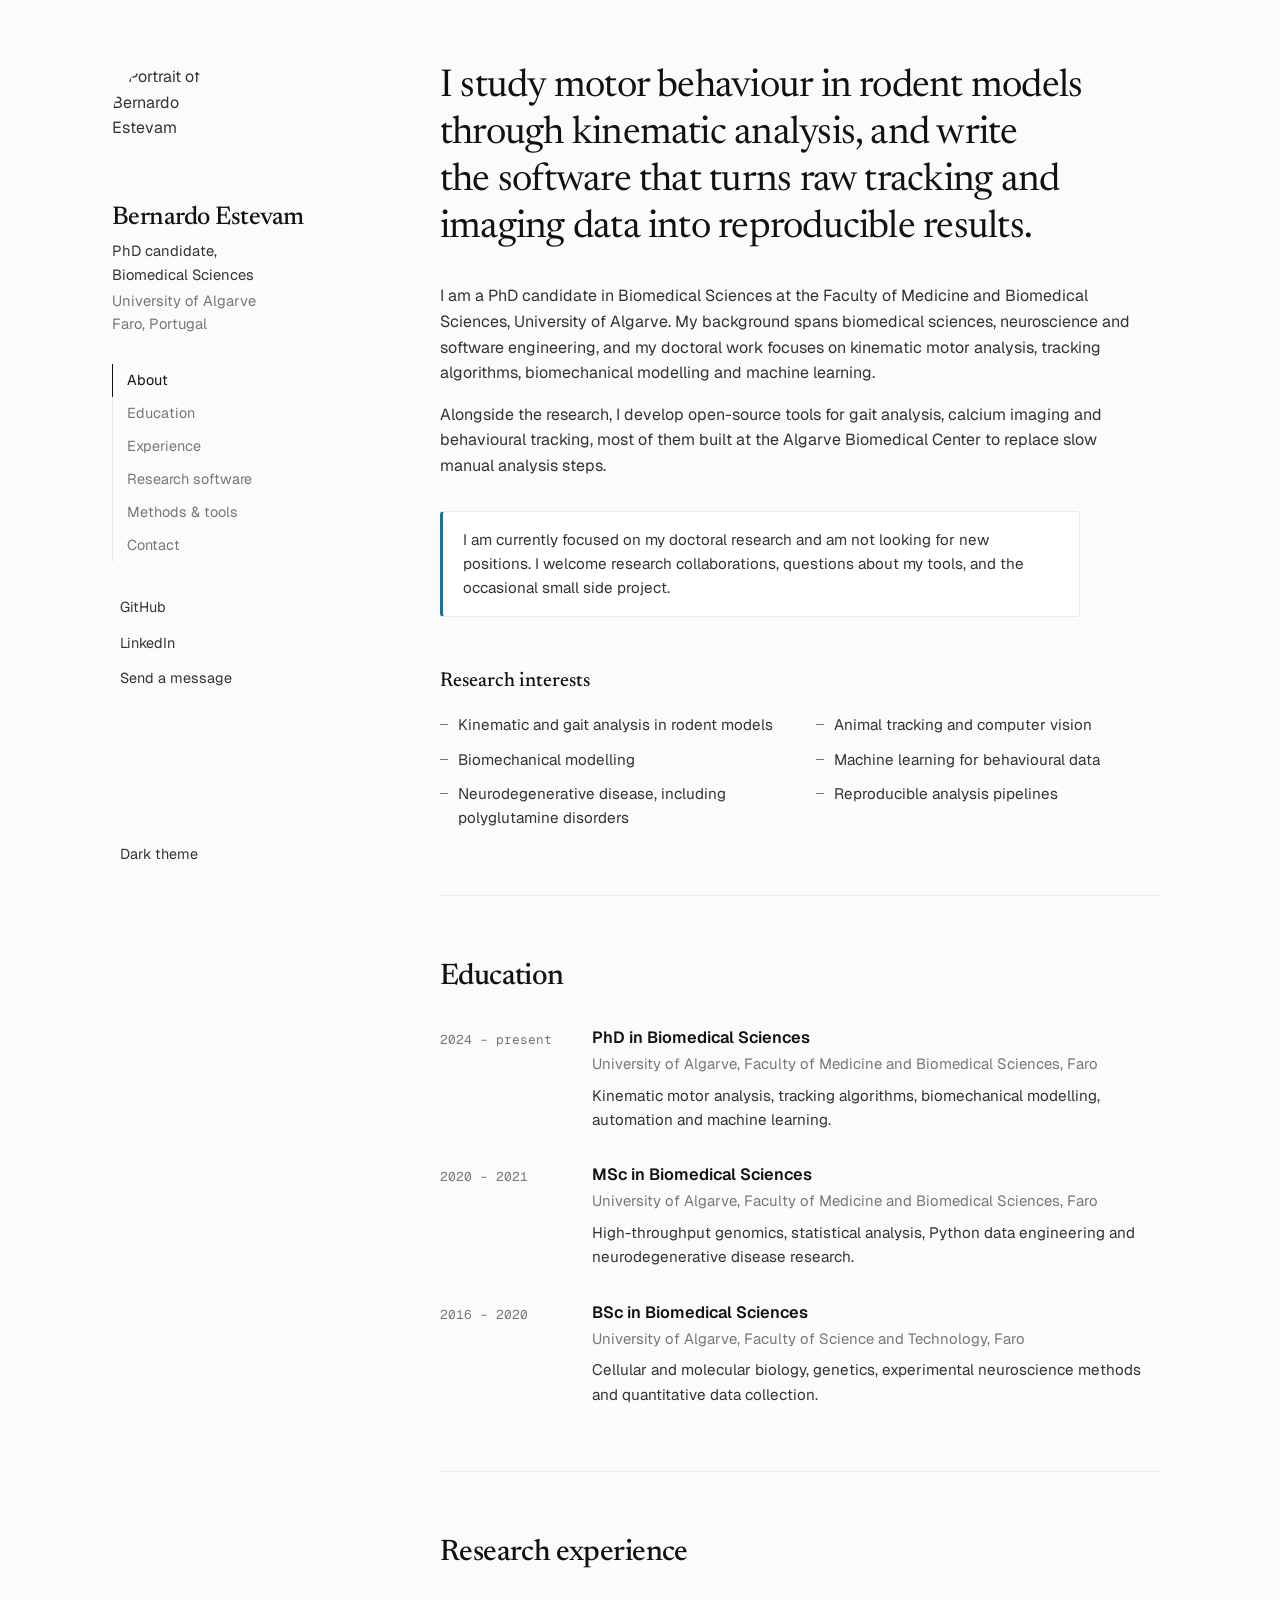
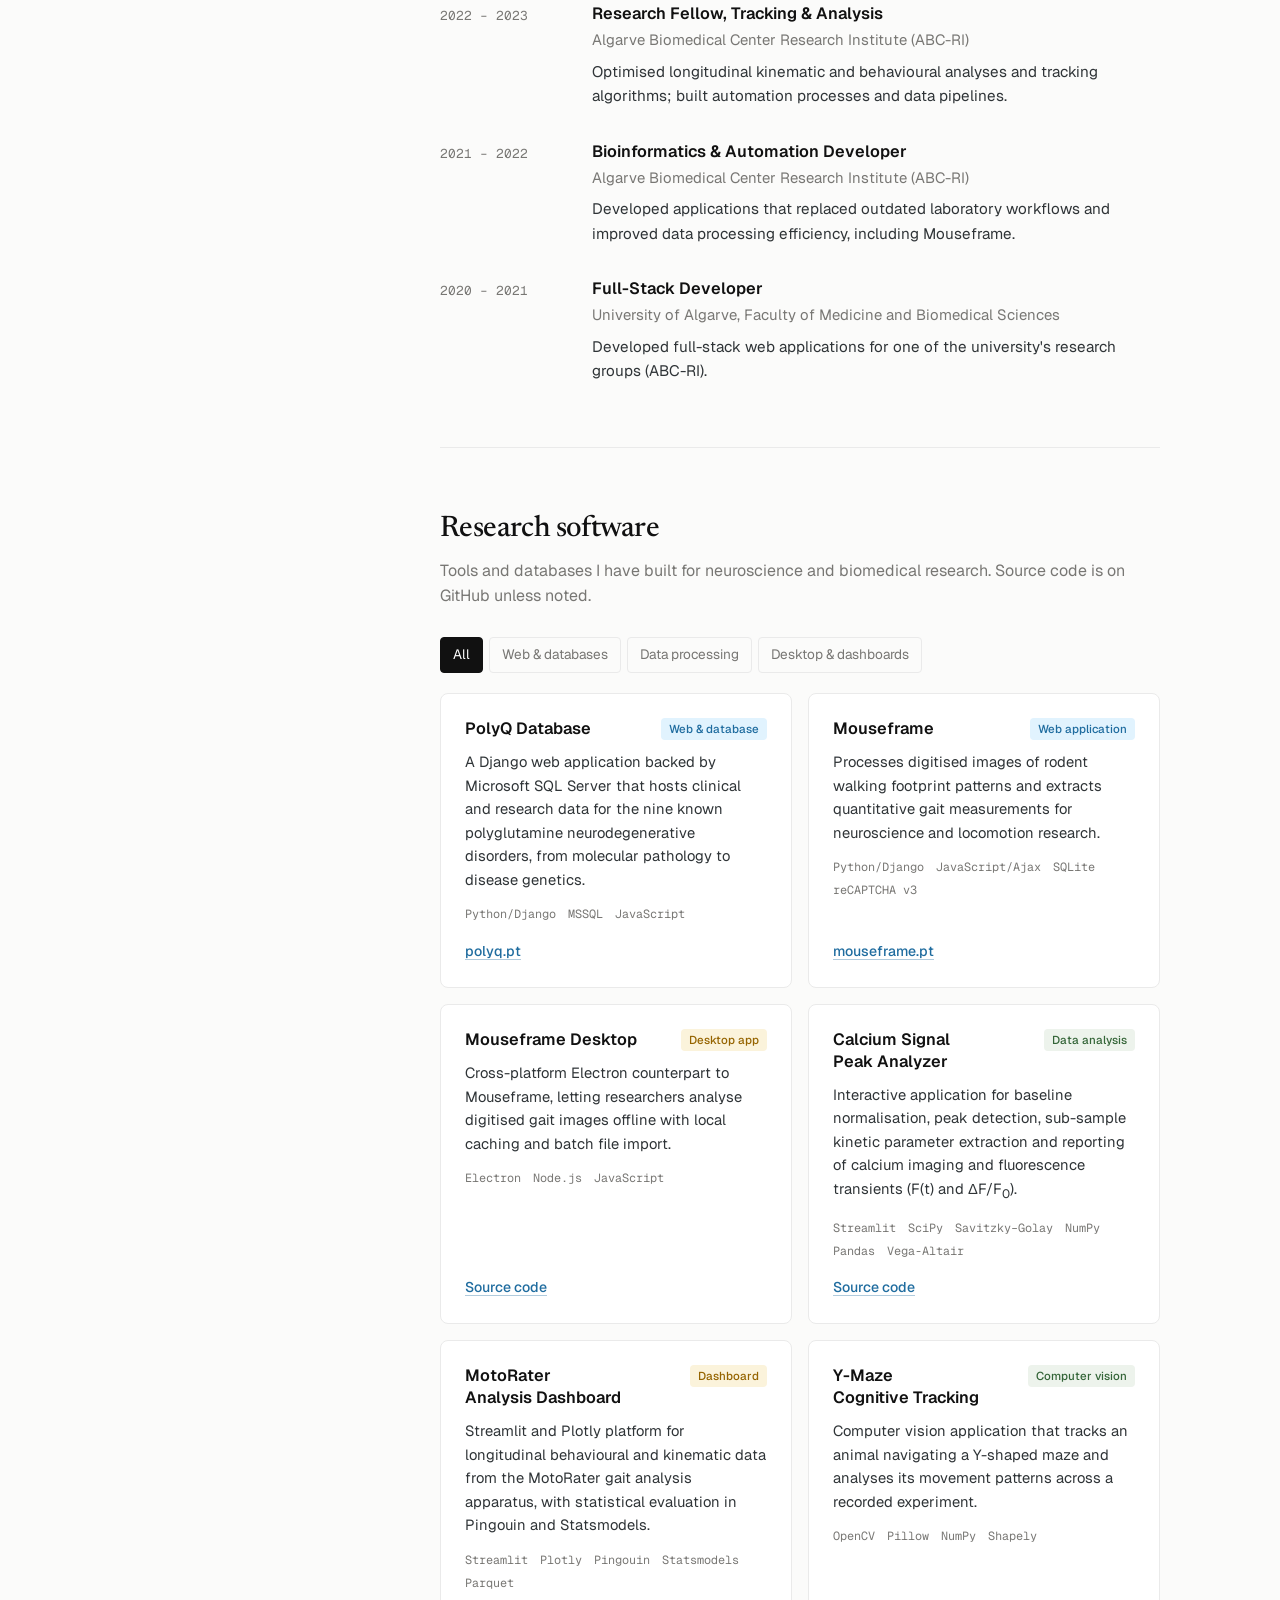
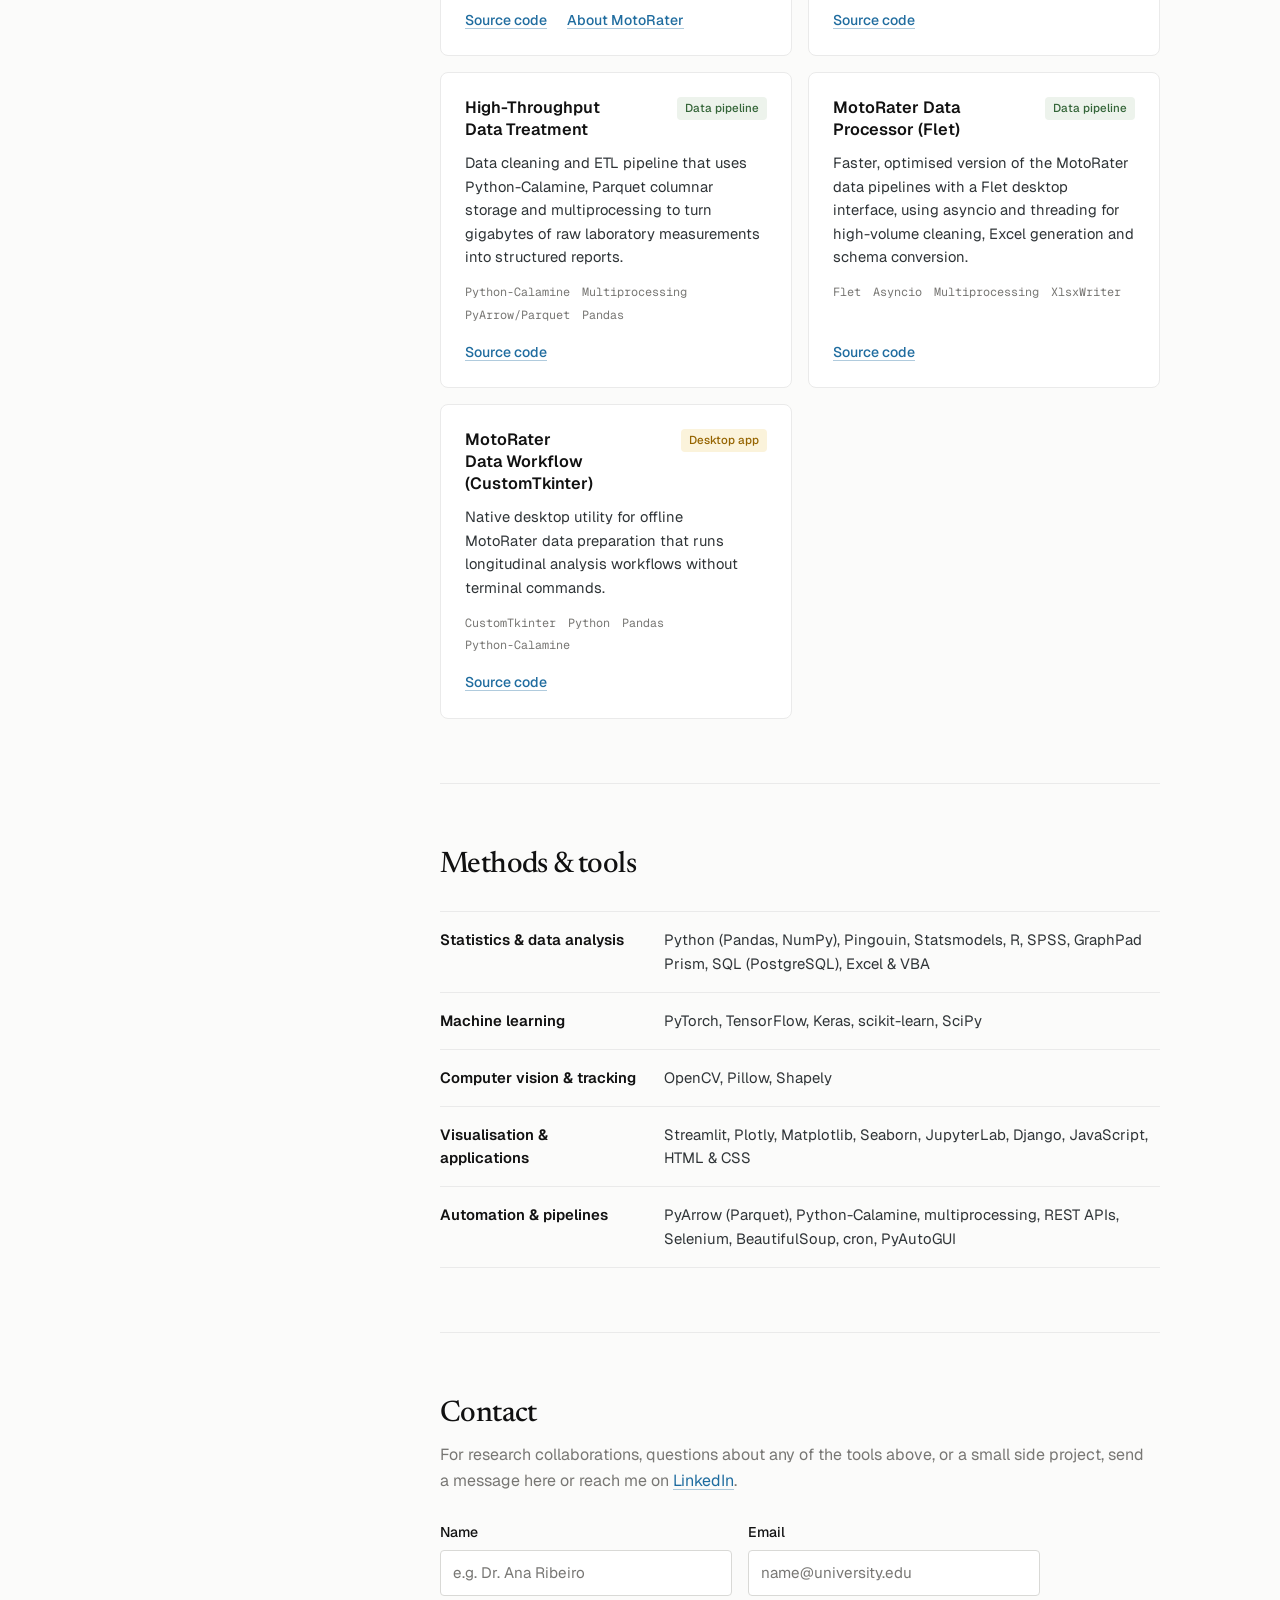
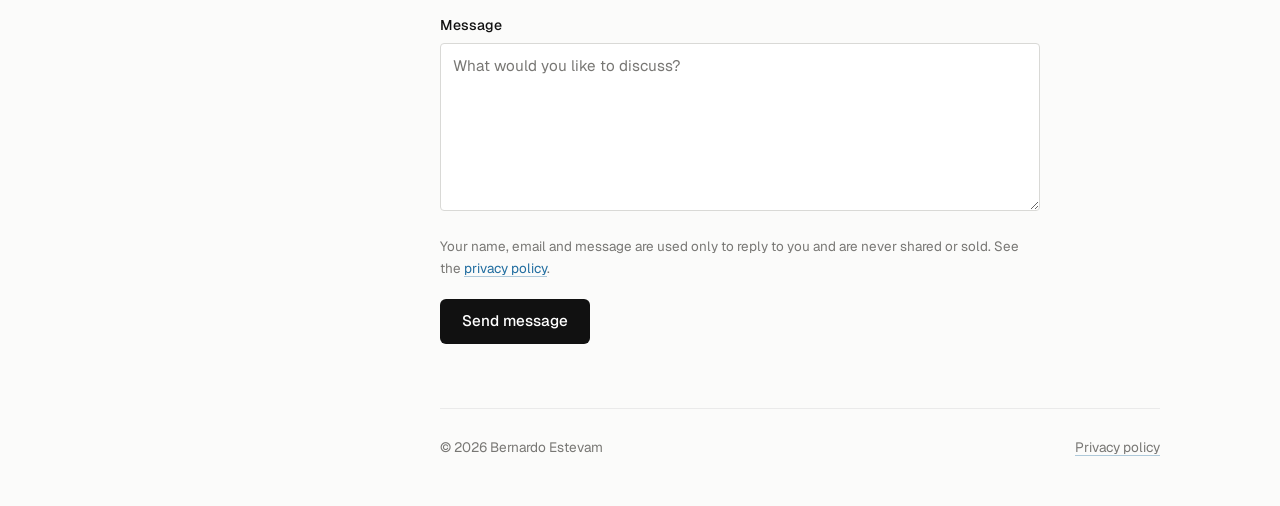
==== commit 10053f98: "Redesign site as an academic portfolio Reframe the site for academic visitors during the PhD: sticky" ====
--- a/index.html
+++ b/index.html
@@ -1,847 +1,348 @@
 <!DOCTYPE html>
-<html lang="en" data-theme="dark">
+<html lang="en" data-theme="light">
 <head>
     <meta charset="UTF-8">
     <meta name="viewport" content="width=device-width, initial-scale=1.0">
-    <title>Bernardo Estevam | Bioinformatician, Automation & Data Analyst</title>
-    <meta name="description" content="Portfolio of Bernardo Estevam: Bioinformatician, Python automation engineer, and data analyst transforming noisy biological datasets into functional intelligence.">
-    
-    <!-- Google Fonts -->
+    <title>Bernardo Estevam | PhD Candidate, Biomedical Sciences</title>
+    <meta name="description" content="Bernardo Estevam, PhD candidate in Biomedical Sciences at the University of Algarve. Kinematic motor analysis, tracking algorithms and research software for behavioural and imaging data.">
+    <meta property="og:type" content="profile">
+    <meta property="og:title" content="Bernardo Estevam | PhD Candidate, Biomedical Sciences">
+    <meta property="og:description" content="Kinematic motor analysis, tracking algorithms and research software for behavioural and imaging data. University of Algarve.">
+
+    <!-- Apply saved or system theme before paint to avoid a flash -->
+    <script>
+        try {
+            document.documentElement.dataset.theme = localStorage.getItem('theme') ||
+                (matchMedia('(prefers-color-scheme: dark)').matches ? 'dark' : 'light');
+        } catch (e) {}
+    </script>
+
     <link rel="preconnect" href="https://fonts.googleapis.com">
     <link rel="preconnect" href="https://fonts.gstatic.com" crossorigin>
-    <link href="https://fonts.googleapis.com/css2?family=JetBrains+Mono:wght@400;500;600&family=Plus+Jakarta+Sans:wght@400;500;600;700;800&display=swap" rel="stylesheet">
-    
-    <!-- FontAwesome Icons -->
-    <link rel="stylesheet" href="https://cdnjs.cloudflare.com/ajax/libs/font-awesome/6.5.1/css/all.min.css">
-    
+    <link href="https://fonts.googleapis.com/css2?family=Newsreader:ital,opsz,wght@0,6..72,400..600;1,6..72,400&family=Geist:wght@400..600&family=Geist+Mono:wght@400;500&display=swap" rel="stylesheet">
+    <link rel="stylesheet" href="https://unpkg.com/@phosphor-icons/web@2.1.1/src/regular/style.css">
+
     <link rel="shortcut icon" href="images/icon.ico">
     <link rel="stylesheet" href="style.css">
 </head>
 <body>
-
-    <!-- Top Navigation -->
-    <header>
-        <nav class="navbar" id="navbar">
-            <div class="container nav-container">
-                <a href="#hero" class="logo" aria-label="Bernardo Estevam Portfolio Home">
-                    <span class="logo-symbol" aria-hidden="true">
-                        <svg viewBox="0 0 36 36" fill="none" xmlns="http://www.w3.org/2000/svg" class="bio-code-logo">
-                            <defs>
-                                <linearGradient id="logoBadgeGradNav" x1="0%" y1="0%" x2="100%" y2="100%">
-                                    <stop offset="0%" stop-color="#6366f1"/>
-                                    <stop offset="100%" stop-color="#8b5cf6"/>
-                                </linearGradient>
-                            </defs>
-                            <rect width="36" height="36" rx="10" fill="url(#logoBadgeGradNav)"/>
-                            <!-- Code Brackets < and > -->
-                            <path d="M10.5 12L5.5 18L10.5 24" stroke="#ffffff" stroke-width="2.2" stroke-linecap="round" stroke-linejoin="round"/>
-                            <path d="M25.5 12L30.5 18L25.5 24" stroke="#ffffff" stroke-width="2.2" stroke-linecap="round" stroke-linejoin="round"/>
-                            <!-- DNA Double Helix -->
-                            <path d="M14 10.5C14 14.5 22 21.5 22 25.5" stroke="#ffffff" stroke-width="1.8" stroke-linecap="round"/>
-                            <path d="M22 10.5C22 14.5 14 21.5 14 25.5" stroke="rgba(255,255,255,0.75)" stroke-width="1.8" stroke-linecap="round"/>
-                            <!-- Base-pair Rungs & Data Nodes -->
-                            <line x1="15.2" y1="13.5" x2="20.8" y2="13.5" stroke="#ffffff" stroke-width="1.5" stroke-linecap="round"/>
-                            <circle cx="15.2" cy="13.5" r="1.2" fill="#ffffff"/>
-                            <circle cx="20.8" cy="13.5" r="1.2" fill="#ffffff"/>
-                            <circle cx="18" cy="18" r="1.8" fill="#ffffff"/>
-                            <line x1="15.2" y1="22.5" x2="20.8" y2="22.5" stroke="#ffffff" stroke-width="1.5" stroke-linecap="round"/>
-                            <circle cx="15.2" cy="22.5" r="1.2" fill="#ffffff"/>
-                            <circle cx="20.8" cy="22.5" r="1.2" fill="#ffffff"/>
-                        </svg>
-                    </span>
-                    <span class="logo-text">Bernardo <span class="text-gradient">Estevam</span></span>
-                </a>
-
-                <ul class="nav-links" id="navLinks">
-                    <li><a href="#about" class="nav-link">About</a></li>
-                    <li><a href="#skills" class="nav-link">Tech Stack</a></li>
-                    <li><a href="#projects" class="nav-link">Projects</a></li>
-                    <li><a href="#contact" class="nav-link">Contact</a></li>
+    <a href="#main" class="skip-link">Skip to content</a>
+
+    <div class="page">
+        <aside class="profile">
+            <img src="images/bernardo.png" alt="Portrait of Bernardo Estevam" class="profile-photo" width="300" height="300">
+
+            <div class="profile-id">
+                <p class="profile-name">Bernardo Estevam</p>
+                <p class="profile-role">PhD candidate, Biomedical Sciences</p>
+                <p class="profile-affiliation">University of Algarve<br>Faro, Portugal</p>
+            </div>
+
+            <nav class="toc" aria-label="Sections">
+                <ul>
+                    <li><a href="#about">About</a></li>
+                    <li><a href="#education">Education</a></li>
+                    <li><a href="#experience">Experience</a></li>
+                    <li><a href="#software">Research software</a></li>
+                    <li><a href="#methods">Methods &amp; tools</a></li>
+                    <li><a href="#contact">Contact</a></li>
                 </ul>
-
-                <div class="nav-actions">
-                    <!-- Dark / Light Theme Toggle -->
-                    <button id="themeToggle" class="theme-toggle" aria-label="Toggle theme" title="Toggle light/dark mode">
-                        <i class="fas fa-moon"></i>
-                        <i class="fas fa-sun"></i>
-                    </button>
-
-                    <a href="#contact" class="btn btn-primary d-none-mobile">Get in touch</a>
-
-                    <button class="menu-toggle" id="menuToggle" aria-label="Toggle navigation menu">
-                        <i class="fas fa-bars"></i>
-                    </button>
+            </nav>
+
+            <ul class="profile-links">
+                <li>
+                    <a href="https://github.com/bernas-estevam97" target="_blank" rel="noopener noreferrer">
+                        <i class="ph ph-github-logo" aria-hidden="true"></i>GitHub
+                    </a>
+                </li>
+                <li>
+                    <a href="https://www.linkedin.com/in/bernas-estevam97/" target="_blank" rel="noopener noreferrer">
+                        <i class="ph ph-linkedin-logo" aria-hidden="true"></i>LinkedIn
+                    </a>
+                </li>
+                <li>
+                    <a href="#contact"><i class="ph ph-envelope-simple" aria-hidden="true"></i>Send a message</a>
+                </li>
+            </ul>
+
+            <button type="button" id="themeToggle" class="theme-toggle" aria-pressed="false">
+                <i class="ph ph-circle-half" aria-hidden="true"></i>
+                <span class="theme-toggle-label">Dark theme</span>
+            </button>
+        </aside>
+
+        <main id="main" class="content">
+            <!-- About -->
+            <section id="about" class="section section-intro">
+                <h1 class="lead">
+                    I study motor behaviour in rodent models through kinematic analysis, and write the software that turns raw tracking and imaging data into reproducible results.
+                </h1>
+
+                <div class="prose">
+                    <p>
+                        I am a PhD candidate in Biomedical Sciences at the Faculty of Medicine and Biomedical Sciences, University of Algarve. My background spans biomedical sciences, neuroscience and software engineering, and my doctoral work focuses on kinematic motor analysis, tracking algorithms, biomechanical modelling and machine learning.
+                    </p>
+                    <p>
+                        Alongside the research, I develop open-source tools for gait analysis, calcium imaging and behavioural tracking, most of them built at the Algarve Biomedical Center to replace slow manual analysis steps.
+                    </p>
                 </div>
-            </div>
-        </nav>
-    </header>
-
-    <main>
-        <!-- Hero Section -->
-        <section id="hero" class="hero">
-            <div class="container hero-grid">
-                <div class="hero-content">
-                    <div class="badge status-badge">
-                        <span class="badge-dot"></span>
-                        <span>Available for Projects & Roles</span>
-                    </div>
-
-                    <h1 class="hero-title">
-                        Transforming complex biological data into <span class="text-gradient">actionable intelligence</span>.
-                    </h1>
-
-                    <p class="hero-description">
-                        From biology and neuroscience to scalable software engineering. Specializing in high-performance Python automations, interactive dashboards, and reproducible pipelines that remove manual bottlenecks.
+
+                <p class="availability">
+                    I am currently focused on my doctoral research and am not looking for new positions. I welcome research collaborations, questions about my tools, and the occasional small side project.
+                </p>
+
+                <h2 class="subheading">Research interests</h2>
+                <ul class="interests">
+                    <li>Kinematic and gait analysis in rodent models</li>
+                    <li>Animal tracking and computer vision</li>
+                    <li>Biomechanical modelling</li>
+                    <li>Machine learning for behavioural data</li>
+                    <li>Neurodegenerative disease, including polyglutamine disorders</li>
+                    <li>Reproducible analysis pipelines</li>
+                </ul>
+            </section>
+
+            <!-- Education -->
+            <section id="education" class="section">
+                <h2 class="section-title">Education</h2>
+                <ol class="cv-list">
+                    <li class="cv-entry">
+                        <span class="cv-date">2024 &ndash; present</span>
+                        <div>
+                            <h3 class="cv-title">PhD in Biomedical Sciences</h3>
+                            <p class="cv-place">University of Algarve, Faculty of Medicine and Biomedical Sciences, Faro</p>
+                            <p class="cv-desc">Kinematic motor analysis, tracking algorithms, biomechanical modelling, automation and machine learning.</p>
+                        </div>
+                    </li>
+                    <li class="cv-entry">
+                        <span class="cv-date">2020 &ndash; 2021</span>
+                        <div>
+                            <h3 class="cv-title">MSc in Biomedical Sciences</h3>
+                            <p class="cv-place">University of Algarve, Faculty of Medicine and Biomedical Sciences, Faro</p>
+                            <p class="cv-desc">High-throughput genomics, statistical analysis, Python data engineering and neurodegenerative disease research.</p>
+                        </div>
+                    </li>
+                    <li class="cv-entry">
+                        <span class="cv-date">2016 &ndash; 2020</span>
+                        <div>
+                            <h3 class="cv-title">BSc in Biomedical Sciences</h3>
+                            <p class="cv-place">University of Algarve, Faculty of Science and Technology, Faro</p>
+                            <p class="cv-desc">Cellular and molecular biology, genetics, experimental neuroscience methods and quantitative data collection.</p>
+                        </div>
+                    </li>
+                </ol>
+            </section>
+
+            <!-- Experience -->
+            <section id="experience" class="section">
+                <h2 class="section-title">Research experience</h2>
+                <ol class="cv-list">
+                    <li class="cv-entry">
+                        <span class="cv-date">2022 &ndash; 2023</span>
+                        <div>
+                            <h3 class="cv-title">Research Fellow, Tracking &amp; Analysis</h3>
+                            <p class="cv-place">Algarve Biomedical Center Research Institute (ABC-RI)</p>
+                            <p class="cv-desc">Optimised longitudinal kinematic and behavioural analyses and tracking algorithms; built automation processes and data pipelines.</p>
+                        </div>
+                    </li>
+                    <li class="cv-entry">
+                        <span class="cv-date">2021 &ndash; 2022</span>
+                        <div>
+                            <h3 class="cv-title">Bioinformatics &amp; Automation Developer</h3>
+                            <p class="cv-place">Algarve Biomedical Center Research Institute (ABC-RI)</p>
+                            <p class="cv-desc">Developed applications that replaced outdated laboratory workflows and improved data processing efficiency, including Mouseframe.</p>
+                        </div>
+                    </li>
+                    <li class="cv-entry">
+                        <span class="cv-date">2020 &ndash; 2021</span>
+                        <div>
+                            <h3 class="cv-title">Full-Stack Developer</h3>
+                            <p class="cv-place">University of Algarve, Faculty of Medicine and Biomedical Sciences</p>
+                            <p class="cv-desc">Developed full-stack web applications for one of the university's research groups (ABC-RI).</p>
+                        </div>
+                    </li>
+                </ol>
+            </section>
+
+            <!-- Research software -->
+            <section id="software" class="section">
+                <h2 class="section-title">Research software</h2>
+                <p class="section-note">Tools and databases I have built for neuroscience and biomedical research. Source code is on GitHub unless noted.</p>
+
+                <div class="filters" role="group" aria-label="Filter by type">
+                    <button type="button" class="filter-btn" data-filter="all" aria-pressed="true">All</button>
+                    <button type="button" class="filter-btn" data-filter="web" aria-pressed="false">Web &amp; databases</button>
+                    <button type="button" class="filter-btn" data-filter="automation" aria-pressed="false">Data processing</button>
+                    <button type="button" class="filter-btn" data-filter="gui" aria-pressed="false">Desktop &amp; dashboards</button>
+                </div>
+
+                <div class="project-list">
+                    <article class="project" data-category="web">
+                        <div class="project-head">
+                            <h3 class="project-title">PolyQ Database</h3>
+                            <span class="tag tag-blue">Web &amp; database</span>
+                        </div>
+                        <p class="project-desc">A Django web application backed by Microsoft SQL Server that hosts clinical and research data for the nine known polyglutamine neurodegenerative disorders, from molecular pathology to disease genetics.</p>
+                        <ul class="tech"><li>Python/Django</li><li>MSSQL</li><li>JavaScript</li></ul>
+                        <a class="project-link" href="https://polyq.pt/" target="_blank" rel="noopener noreferrer">polyq.pt<i class="ph ph-arrow-up-right" aria-hidden="true"></i></a>
+                    </article>
+
+                    <article class="project" data-category="web">
+                        <div class="project-head">
+                            <h3 class="project-title">Mouseframe</h3>
+                            <span class="tag tag-blue">Web application</span>
+                        </div>
+                        <p class="project-desc">Processes digitised images of rodent walking footprint patterns and extracts quantitative gait measurements for neuroscience and locomotion research.</p>
+                        <ul class="tech"><li>Python/Django</li><li>JavaScript/Ajax</li><li>SQLite</li><li>reCAPTCHA v3</li></ul>
+                        <a class="project-link" href="https://mouseframe.pt/" target="_blank" rel="noopener noreferrer">mouseframe.pt<i class="ph ph-arrow-up-right" aria-hidden="true"></i></a>
+                    </article>
+
+                    <article class="project" data-category="gui">
+                        <div class="project-head">
+                            <h3 class="project-title">Mouseframe Desktop</h3>
+                            <span class="tag tag-yellow">Desktop app</span>
+                        </div>
+                        <p class="project-desc">Cross-platform Electron counterpart to Mouseframe, letting researchers analyse digitised gait images offline with local caching and batch file import.</p>
+                        <ul class="tech"><li>Electron</li><li>Node.js</li><li>JavaScript</li></ul>
+                        <a class="project-link" href="https://github.com/bernas-estevam97/mouseframe/tree/dev" target="_blank" rel="noopener noreferrer">Source code<i class="ph ph-arrow-up-right" aria-hidden="true"></i></a>
+                    </article>
+
+                    <article class="project" data-category="automation">
+                        <div class="project-head">
+                            <h3 class="project-title">Calcium Signal Peak Analyzer</h3>
+                            <span class="tag tag-green">Data analysis</span>
+                        </div>
+                        <p class="project-desc">Interactive application for baseline normalisation, peak detection, sub-sample kinetic parameter extraction and reporting of calcium imaging and fluorescence transients (F(t) and &Delta;F/F<sub>0</sub>).</p>
+                        <ul class="tech"><li>Streamlit</li><li>SciPy</li><li>Savitzky&ndash;Golay</li><li>NumPy</li><li>Pandas</li><li>Vega-Altair</li></ul>
+                        <a class="project-link" href="https://github.com/bernas-estevam97/calcium-peak-analysis" target="_blank" rel="noopener noreferrer">Source code<i class="ph ph-arrow-up-right" aria-hidden="true"></i></a>
+                    </article>
+
+                    <article class="project" data-category="gui">
+                        <div class="project-head">
+                            <h3 class="project-title">MotoRater Analysis Dashboard</h3>
+                            <span class="tag tag-yellow">Dashboard</span>
+                        </div>
+                        <p class="project-desc">Streamlit and Plotly platform for longitudinal behavioural and kinematic data from the MotoRater gait analysis apparatus, with statistical evaluation in Pingouin and Statsmodels.</p>
+                        <ul class="tech"><li>Streamlit</li><li>Plotly</li><li>Pingouin</li><li>Statsmodels</li><li>Parquet</li></ul>
+                        <div class="project-links">
+                            <a class="project-link" href="https://github.com/bernas-estevam97/MotoRater-Dashboard/tree/dev" target="_blank" rel="noopener noreferrer">Source code<i class="ph ph-arrow-up-right" aria-hidden="true"></i></a>
+                            <a class="project-link" href="https://www.tse-systems.com/products/motorater/" target="_blank" rel="noopener noreferrer">About MotoRater<i class="ph ph-arrow-up-right" aria-hidden="true"></i></a>
+                        </div>
+                    </article>
+
+                    <article class="project" data-category="automation">
+                        <div class="project-head">
+                            <h3 class="project-title">Y-Maze Cognitive Tracking</h3>
+                            <span class="tag tag-green">Computer vision</span>
+                        </div>
+                        <p class="project-desc">Computer vision application that tracks an animal navigating a Y-shaped maze and analyses its movement patterns across a recorded experiment.</p>
+                        <ul class="tech"><li>OpenCV</li><li>Pillow</li><li>NumPy</li><li>Shapely</li></ul>
+                        <a class="project-link" href="https://github.com/bernas-estevam97/Y-map-cogni-app" target="_blank" rel="noopener noreferrer">Source code<i class="ph ph-arrow-up-right" aria-hidden="true"></i></a>
+                    </article>
+
+                    <article class="project" data-category="automation">
+                        <div class="project-head">
+                            <h3 class="project-title">High-Throughput Data Treatment</h3>
+                            <span class="tag tag-green">Data pipeline</span>
+                        </div>
+                        <p class="project-desc">Data cleaning and ETL pipeline that uses Python-Calamine, Parquet columnar storage and multiprocessing to turn gigabytes of raw laboratory measurements into structured reports.</p>
+                        <ul class="tech"><li>Python-Calamine</li><li>Multiprocessing</li><li>PyArrow/Parquet</li><li>Pandas</li></ul>
+                        <a class="project-link" href="https://github.com/bernas-estevam97/data-cleaning-automation-scripts" target="_blank" rel="noopener noreferrer">Source code<i class="ph ph-arrow-up-right" aria-hidden="true"></i></a>
+                    </article>
+
+                    <article class="project" data-category="automation">
+                        <div class="project-head">
+                            <h3 class="project-title">MotoRater Data Processor (Flet)</h3>
+                            <span class="tag tag-green">Data pipeline</span>
+                        </div>
+                        <p class="project-desc">Faster, optimised version of the MotoRater data pipelines with a Flet desktop interface, using asyncio and threading for high-volume cleaning, Excel generation and schema conversion.</p>
+                        <ul class="tech"><li>Flet</li><li>Asyncio</li><li>Multiprocessing</li><li>XlsxWriter</li></ul>
+                        <a class="project-link" href="https://github.com/bernas-estevam97/Flet-Data-Processing" target="_blank" rel="noopener noreferrer">Source code<i class="ph ph-arrow-up-right" aria-hidden="true"></i></a>
+                    </article>
+
+                    <article class="project" data-category="gui">
+                        <div class="project-head">
+                            <h3 class="project-title">MotoRater Data Workflow (CustomTkinter)</h3>
+                            <span class="tag tag-yellow">Desktop app</span>
+                        </div>
+                        <p class="project-desc">Native desktop utility for offline MotoRater data preparation that runs longitudinal analysis workflows without terminal commands.</p>
+                        <ul class="tech"><li>CustomTkinter</li><li>Python</li><li>Pandas</li><li>Python-Calamine</li></ul>
+                        <a class="project-link" href="https://github.com/bernas-estevam97/GUI-App-Script-Stash/tree/dev" target="_blank" rel="noopener noreferrer">Source code<i class="ph ph-arrow-up-right" aria-hidden="true"></i></a>
+                    </article>
+                </div>
+            </section>
+
+            <!-- Methods & tools -->
+            <section id="methods" class="section">
+                <h2 class="section-title">Methods &amp; tools</h2>
+                <dl class="methods">
+                    <div>
+                        <dt>Statistics &amp; data analysis</dt>
+                        <dd>Python (Pandas, NumPy), Pingouin, Statsmodels, R, SPSS, GraphPad Prism, SQL (PostgreSQL), Excel &amp; VBA</dd>
+                    </div>
+                    <div>
+                        <dt>Machine learning</dt>
+                        <dd>PyTorch, TensorFlow, Keras, scikit-learn, SciPy</dd>
+                    </div>
+                    <div>
+                        <dt>Computer vision &amp; tracking</dt>
+                        <dd>OpenCV, Pillow, Shapely</dd>
+                    </div>
+                    <div>
+                        <dt>Visualisation &amp; applications</dt>
+                        <dd>Streamlit, Plotly, Matplotlib, Seaborn, JupyterLab, Django, JavaScript, HTML &amp; CSS</dd>
+                    </div>
+                    <div>
+                        <dt>Automation &amp; pipelines</dt>
+                        <dd>PyArrow (Parquet), Python-Calamine, multiprocessing, REST APIs, Selenium, BeautifulSoup, cron, PyAutoGUI</dd>
+                    </div>
+                </dl>
+            </section>
+
+            <!-- Contact -->
+            <section id="contact" class="section">
+                <h2 class="section-title">Contact</h2>
+                <p class="section-note">For research collaborations, questions about any of the tools above, or a small side project, send a message here or reach me on <a href="https://www.linkedin.com/in/bernas-estevam97/" target="_blank" rel="noopener noreferrer">LinkedIn</a>.</p>
+
+                <form id="contactForm" class="contact-form">
+                    <input type="hidden" name="access_key" value="d12cd701-006d-413e-93c4-4d60e0e7c870">
+                    <input type="checkbox" name="botcheck" class="botcheck" tabindex="-1" autocomplete="off">
+
+                    <div class="form-row">
+                        <div class="form-group">
+                            <label for="name">Name</label>
+                            <input type="text" id="name" name="name" class="form-input" placeholder="e.g. Dr. Ana Ribeiro" autocomplete="name" required>
+                        </div>
+                        <div class="form-group">
+                            <label for="email">Email</label>
+                            <input type="email" id="email" name="email" class="form-input" placeholder="name@university.edu" autocomplete="email" required>
+                        </div>
+                    </div>
+
+                    <div class="form-group">
+                        <label for="message">Message</label>
+                        <textarea id="message" name="message" class="form-input form-textarea" rows="6" placeholder="What would you like to discuss?" required></textarea>
+                    </div>
+
+                    <div class="h-captcha" data-captcha="true"></div>
+
+                    <p class="form-privacy">
+                        Your name, email and message are used only to reply to you and are never shared or sold. See the <a href="privacy/">privacy policy</a>.
                     </p>
 
-                    <div class="hero-actions">
-                        <a href="#projects" class="btn btn-primary">
-                            <span>Explore Projects</span>
-                            <i class="fas fa-arrow-right"></i>
-                        </a>
-                        <a href="#contact" class="btn btn-secondary">
-                            <span>Contact Me</span>
-                            <i class="fas fa-envelope"></i>
-                        </a>
-                    </div>
-
-                    <div class="hero-socials">
-                        <a href="https://github.com/bernas-estevam97" target="_blank" rel="noopener noreferrer" class="hero-social-link">
-                            <i class="fab fa-github"></i>
-                            <span>GitHub</span>
-                        </a>
-                        <a href="https://www.linkedin.com/in/bernas-estevam97/" target="_blank" rel="noopener noreferrer" class="hero-social-link">
-                            <i class="fab fa-linkedin"></i>
-                            <span>LinkedIn</span>
-                        </a>
-                    </div>
-                </div>
-
-                <div class="hero-visual">
-                    <div class="avatar-wrapper">
-                        <div class="avatar-glow"></div>
-                        <div class="avatar-frame">
-                            <img src="images/bernardo.png" alt="Bernardo Estevam" class="avatar-img">
-                        </div>
-
-                        <!-- Floating Micro-Badges -->
-                        <div class="floating-pill pill-1">
-                            <i class="fas fa-dna"></i>
-                            <span>Bioinformatics</span>
-                        </div>
-                        <div class="floating-pill pill-2">
-                            <i class="fas fa-bolt"></i>
-                            <span>Python Automation</span>
-                        </div>
-                    </div>
-                </div>
-            </div>
-        </section>
-
-        <!-- About & Key Impact Metrics -->
-        <section id="about" class="section-padding">
-            <div class="container">
-                <div class="section-header">
-                    <span class="section-kicker"><i class="fas fa-user"></i> Background</span>
-                    <h2 class="section-title">Bridging Research & Engineering</h2>
-                    <p class="section-subtitle">Combining deep biological understanding with computational rigor to build systems that scale.</p>
-                </div>
-
-                <div class="about-grid">
-                    <div class="about-card">
-                        <div class="about-author-header">
-                            <h3 class="about-author-name">Bernardo Estevam</h3>
-                            <span class="about-author-title">Bioinformatician, Automation Developer & Data Analyst</span>
-                        </div>
-
-                        <p>
-                            I am a bioinformatics developer who bridges the gap between complex raw biological data and actionable research logic. My core mission is eliminating tedious manual bottlenecks through smart automation and structured architecture.
-                        </p>
-                        <p>
-                            Whether extracting signals from noisy high-throughput datasets, filtering multi-dimensional experimental results, or conducting statistical modeling, I engineer applications and pipelines that make sense from both a biological and analytical standpoint.
-                        </p>
-
-                        <div class="about-highlights">
-                            <span class="about-highlight-tag"><i class="fas fa-check-circle"></i> Pipeline Architecture</span>
-                            <span class="about-highlight-tag"><i class="fas fa-check-circle"></i> Statistical Analysis</span>
-                            <span class="about-highlight-tag"><i class="fas fa-check-circle"></i> Custom Web & Desktop GUIs</span>
-                            <span class="about-highlight-tag"><i class="fas fa-check-circle"></i> Parquet & Big Data Tuning</span>
-                        </div>
-                    </div>
-
-                    <div class="stats-grid">
-                        <div class="stat-card">
-                            <div class="stat-icon"><i class="fas fa-stopwatch"></i></div>
-                            <div class="stat-number"><span class="counter" data-target="1000">0</span><span class="stat-suffix">+</span></div>
-                            <div class="stat-label">Hours Saved via Automation</div>
-                        </div>
-
-                        <div class="stat-card">
-                            <div class="stat-icon"><i class="fas fa-diagram-project"></i></div>
-                            <div class="stat-number"><span class="counter" data-target="5">0</span><span class="stat-suffix">+</span></div>
-                            <div class="stat-label">End-to-End Pipelines Built</div>
-                        </div>
-
-                        <div class="stat-card">
-                            <div class="stat-icon"><i class="fas fa-layer-group"></i></div>
-                            <div class="stat-number"><span class="counter" data-target="7">0</span><span class="stat-suffix">+</span></div>
-                            <div class="stat-label">Shipped Tools & Applications</div>
-                        </div>
-
-                        <div class="stat-card">
-                            <div class="stat-icon"><i class="fas fa-shield-halved"></i></div>
-                            <div class="stat-number"><span class="counter" data-target="100">0</span><span class="stat-suffix">%</span></div>
-                            <div class="stat-label">Reproducibility & Quality</div>
-                        </div>
-                    </div>
-                </div>
-
-                <!-- Career & Education Progress (Fill in your details) -->
-                <div class="journey-wrapper">
-                    <!-- Academic Education Column -->
-                    <div class="journey-column">
-                        <div class="journey-header">
-                            <div class="journey-icon"><i class="fas fa-graduation-cap"></i></div>
-                            <div>
-                                <h3>Academic Education</h3>
-                            </div>
-                        </div>
-                        <div class="timeline">
-                            <!-- Degree 1 Placeholder -->
-                             <div class="timeline-item">
-                                <div class="timeline-marker"></div>
-                                <div class="timeline-content">
-                                    <span class="timeline-date">[2024 &ndash; current]</span>
-                                    <h4 class="timeline-title">[Ph.D in Biomedical Sciences]</h4>
-                                    <h5 class="timeline-institution">[University of Algarve / Faculty of medicine and biomedical sciences, Faro, Portugal]</h5>
-                                    <p class="timeline-desc">[Specialization in kinematic motor analysis, tracking algorithms, biomechanical modeling, automation and machine learning.]</p>
-                                </div>
-                            </div>
-                            <!-- Degree 2 Placeholder -->
-                            <div class="timeline-item">
-                                <div class="timeline-marker"></div>
-                                <div class="timeline-content">
-                                    <span class="timeline-date">[2020 &ndash; 2021]</span>
-                                    <h4 class="timeline-title">[Master's Degree / M.Sc. in Biomedical Sciences]</h4>
-                                    <h5 class="timeline-institution">[University of Algarve / Faculty of medicine and biomedical sciences, Faro, Portugal]</h5>
-                                    <p class="timeline-desc">[Specialization in high-throughput genomics, statistical analysis, Python data engineering, and neurodegenerative disease research.]</p>
-                                </div>
-                            </div>
-
-                            <!-- Degree 3 Placeholder -->
-                            <div class="timeline-item">
-                                <div class="timeline-marker"></div>
-                                <div class="timeline-content">
-                                    <span class="timeline-date">[2016 &ndash; 2020]</span>
-                                    <h4 class="timeline-title">[Bachelor's Degree / B.Sc. in Biomedical Sciences]</h4>
-                                    <h5 class="timeline-institution">[University of Algarve / Faculty of science and technology, Faro, Portugal]</h5>
-                                    <p class="timeline-desc">[Foundations in cellular and molecular biology, genetics, experimental neuroscience methodologies, and quantitative data collection.]</p>
-                                </div>
-                            </div>
-                        </div>
-                    </div>
-
-                    <!-- Professional Experience Column -->
-                    <div class="journey-column">
-                        <div class="journey-header">
-                            <div class="journey-icon"><i class="fas fa-briefcase"></i></div>
-                            <div>
-                                <h3>Professional Experience</h3>
-                            </div>
-                        </div>
-                        <div class="timeline">
-                            <!-- Role 1 Placeholder -->
-                            <div class="timeline-item">
-                                <div class="timeline-marker"></div>
-                                <div class="timeline-content">
-                                    <span class="timeline-date">[2022 &ndash; 2023]</span>
-                                    <h4 class="timeline-title">[Tracking & Analysis Specialist / Research Fellow]</h4>
-                                    <h5 class="timeline-institution">[Algarve Biomedical Center - Research Institute / Algarve Biomedical Center]</h5>
-                                    <p class="timeline-desc">[Optimized longitudinal kinematic and behavioral data analyses and tracking algorithms, built automation processes and data pipelines.]</p>
-                                </div>
-                                
-                            </div>
-
-                            <!-- Role 2 Placeholder -->
-                            <div class="timeline-item">
-                                <div class="timeline-marker"></div>
-                                <div class="timeline-content">
-                                    <span class="timeline-date">[2021 &ndash; 2022]</span>
-                                    <h4 class="timeline-title">[Bioinformatics & Automation Developer / Analyst]</h4>
-                                    <h5 class="timeline-institution">[Algarve Biomedical Center - Research Institute / Algarve Biomedical Center]</h5>
-                                    <p class="timeline-desc">[Developed applications that replaced outdated laboratory workflows and improved data processing efficiency (MouseFrame).]</p>
-                                </div>
-                            </div>
-                            <!-- Role 3 Placeholder -->
-                            <div class="timeline-item">
-                                <div class="timeline-marker"></div>
-                                <div class="timeline-content">
-                                    <span class="timeline-date">[2020 &ndash; 2021]</span>
-                                    <h4 class="timeline-title">[Full Stack Developer]</h4>
-                                    <h5 class="timeline-institution">[University of Algarve / Faculty of medicine and biomedical sciences]</h5>
-                                    <p class="timeline-desc">[Developed full-stack web applications for one of the university's research groups (ABC-RI).]</p>
-                                </div>
-                            </div>
-                        </div>
-                    </div>
-                </div>
-            </div>
-        </section>
-
-        <!-- Tech Stack -->
-        <section id="skills" class="section-padding">
-            <div class="container">
-                <div class="section-header">
-                    <span class="section-kicker"><i class="fas fa-microchip"></i>Capabilities</span>
-                    <h2 class="section-title">Technical Expertise</h2>
-                    <p class="section-subtitle">Tooling and frameworks leveraged to build dependable, high-throughput analytical workflows.</p>
-                </div>
-
-                <div class="skills-grid">
-                    <!-- Data Analysis & Statistics -->
-                    <div class="skill-category-card">
-                        <div class="skill-header">
-                            <div class="skill-icon-wrapper">
-                                <i class="fas fa-chart-pie"></i>
-                            </div>
-                            <div>
-                                <h3>Data Science & Statistics</h3>
-                                <p>Analysis, hypothesis testing & storage</p>
-                            </div>
-                        </div>
-                        <div class="skill-tags">
-                            <span class="skill-pill"><i class="fab fa-python"></i> Python (Pandas/NumPy)</span>
-                            <span class="skill-pill"><i class="fas fa-calculator"></i> Pingouin</span>
-                            <span class="skill-pill"><i class="fas fa-chart-simple"></i> Statsmodels</span>
-                            <span class="skill-pill"><i class="fas fa-database"></i> SQL (PostgreSQL)</span>
-                            <span class="skill-pill"><i class="fas fa-file-excel"></i> Excel & VBA</span>
-                            <span class="skill-pill"><i class="fab fa-r-project"></i> R Language</span>
-                            <span class="skill-pill"><i class="fas fa-square-poll-vertical"></i> SPSS</span>
-                            <span class="skill-pill"><i class="fas fa-chart-column"></i> GraphPad Prism</span>
-                        </div>
-                    </div>
-
-                    <!-- Visualization & Dashboards -->
-                    <div class="skill-category-card">
-                        <div class="skill-header">
-                            <div class="skill-icon-wrapper">
-                                <i class="fas fa-display"></i>
-                            </div>
-                            <div>
-                                <h3>Visualization & Apps</h3>
-                                <p>Interactive dashboards & intuitive UX</p>
-                            </div>
-                        </div>
-                        <div class="skill-tags">
-                            <span class="skill-pill"><i class="fas fa-chart-line"></i> Streamlit</span>
-                            <span class="skill-pill"><i class="fas fa-chart-area"></i> Plotly</span>
-                            <span class="skill-pill"><i class="fas fa-code"></i> Django</span>
-                            <span class="skill-pill"><i class="fas fa-book-open"></i> JupyterLab</span>
-                            <span class="skill-pill"><i class="fas fa-image"></i> Matplotlib</span>
-                            <span class="skill-pill"><i class="fas fa-palette"></i> Seaborn</span>
-                            <span class="skill-pill"><i class="fab fa-js"></i> JavaScript</span>
-                            <span class="skill-pill"><i class="fab fa-html5"></i> HTML5 & Modern CSS</span>
-                        </div>
-                    </div>
-
-                    <!-- Automation & Data Pipelines -->
-                    <div class="skill-category-card">
-                        <div class="skill-header">
-                            <div class="skill-icon-wrapper">
-                                <i class="fas fa-gears"></i>
-                            </div>
-                            <div>
-                                <h3>Automation & ETL</h3>
-                                <p>High-speed scraping & batch jobs</p>
-                            </div>
-                        </div>
-                        <div class="skill-tags">
-                            <span class="skill-pill"><i class="fas fa-robot"></i> Selenium</span>
-                            <span class="skill-pill"><i class="fas fa-filter"></i> BeautifulSoup</span>
-                            <span class="skill-pill"><i class="fas fa-microchip"></i> Multiprocessing</span>
-                            <span class="skill-pill"><i class="fas fa-network-wired"></i> REST APIs</span>
-                            <span class="skill-pill"><i class="fas fa-file-code"></i> Python-Calamine</span>
-                            <span class="skill-pill"><i class="fas fa-bolt"></i> PyArrow (Parquet)</span>
-                            <span class="skill-pill"><i class="fas fa-clock"></i> Cron Jobs</span>
-                            <span class="skill-pill"><i class="fas fa-computer-mouse"></i> PyAutoGUI</span>
-                        </div>
-                    </div>
-
-                    <!-- Machine Learning & Modeling -->
-                    <div class="skill-category-card">
-                        <div class="skill-header">
-                            <div class="skill-icon-wrapper">
-                                <i class="fas fa-brain"></i>
-                            </div>
-                            <div>
-                                <h3>Machine Learning</h3>
-                                <p>Predictive analytics & bio-algorithms</p>
-                            </div>
-                        </div>
-                        <div class="skill-tags">
-                            <span class="skill-pill"><i class="fas fa-network-wired"></i> PyTorch</span>
-                            <span class="skill-pill"><i class="fas fa-cubes"></i> TensorFlow</span>
-                            <span class="skill-pill"><i class="fas fa-diagram-next"></i> Scikit-learn</span>
-                            <span class="skill-pill"><i class="fas fa-layer-group"></i> Keras</span>
-                            <span class="skill-pill"><i class="fas fa-atom"></i> SciPy</span>
-                        </div>
-                    </div>
-                </div>
-            </div>
-        </section>
-
-        <!-- Featured Projects with Professional Slider & Filter Tabs -->
-        <section id="projects" class="section-padding">
-            <div class="container">
-                <div class="section-header">
-                    <span class="section-kicker"><i class="fas fa-folder-open"></i> Portfolio</span>
-                    <h2 class="section-title">Featured Projects</h2>
-                    <p class="section-subtitle">Real-world applications, biological databases, high-throughput pipelines, and analytical dashboards.</p>
-                </div>
-
-                <!-- Projects Controls: Category Filter + Carousel / Grid Toggle + Carousel Arrows -->
-                <div class="projects-controls">
-                    <div class="project-filters" id="projectFilters">
-                        <button class="filter-btn active" data-filter="all">All Projects</button>
-                        <button class="filter-btn" data-filter="web">Web & Database</button>
-                        <button class="filter-btn" data-filter="automation">Automation & ETL</button>
-                        <button class="filter-btn" data-filter="gui">Dashboards & GUI</button>
-                    </div>
-
-                    <div class="project-actions-bar">
-                        <!-- View mode toggle: Carousel Slider vs Grid -->
-                        <div class="view-toggle">
-                            <button class="view-btn active" id="viewSlider" title="Slider View" aria-label="Switch to Slider View">
-                                <i class="fas fa-sliders"></i>
-                            </button>
-                            <button class="view-btn" id="viewGrid" title="Grid View" aria-label="Switch to Grid View">
-                                <i class="fas fa-table-cells-large"></i>
-                            </button>
-                        </div>
-
-                        <!-- Slider Navigation Controls -->
-                        <div class="slider-nav" id="sliderNav">
-                            <button class="slider-btn" id="prevSlide" aria-label="Previous Project Slide">
-                                <i class="fas fa-arrow-left"></i>
-                            </button>
-                            <span class="slider-counter" id="sliderCounter">01 / 07</span>
-                            <button class="slider-btn" id="nextSlide" aria-label="Next Project Slide">
-                                <i class="fas fa-arrow-right"></i>
-                            </button>
-                        </div>
-                    </div>
-                </div>
-
-                <!-- Slider / Grid Container -->
-                <div class="slider-container projects-container" id="projectsContainer">
-                    <div class="slider-track" id="sliderTrack">
-
-                        <!-- Project 1: PolyQ Database -->
-                        <article class="project-card" data-category="web">
-                            <div class="project-card-top">
-                                <div class="project-icon-box">
-                                    <i class="fa-solid fa-dna"></i>
-                                </div>
-                                <span class="project-badge-category">Web & Database</span>
-                            </div>
-                            <h3 class="project-card-title">PolyQ Database</h3>
-                            <p class="project-card-desc">
-                                A production Django web application backed by Microsoft SQL Server hosting authoritative clinical and research data for the 9 known polyglutamine neurodegenerative disorders, spanning molecular pathology to disease genetics.
-                            </p>
-                            <div class="project-tech-tags">
-                                <span class="project-tech-tag">Python/Django</span>
-                                <span class="project-tech-tag">MSSQL</span>
-                                <span class="project-tech-tag">JavaScript</span>
-                                <span class="project-tech-tag">Bioinformatics</span>
-                            </div>
-                            <div class="project-card-links">
-                                <a href="https://polyq.pt/" target="_blank" rel="noopener noreferrer" class="project-link primary-link">
-                                    <span>Live Portal</span>
-                                    <i class="fas fa-arrow-up-right-from-square"></i>
-                                </a>
-                            </div>
-                        </article>
-
-                        <!-- Project 2: Mouseframe Web -->
-                        <article class="project-card" data-category="web">
-                            <div class="project-card-top">
-                                <div class="project-icon-box">
-                                    <i class="fa-solid fa-paw"></i>
-                                </div>
-                                <span class="project-badge-category">Web Application</span>
-                            </div>
-                            <h3 class="project-card-title">Mouseframe - Web Application</h3>
-                            <p class="project-card-desc">
-                                Scientific application that processes digitized images of walking footprint patterns in rodent models, extracting multi-metric quantitative measurements crucial for neuroscience and locomotion research.
-                            </p>
-                            <div class="project-tech-tags">
-                                <span class="project-tech-tag">Python/Django</span>
-                                <span class="project-tech-tag">JavaScript/Ajax</span>
-                                <span class="project-tech-tag">SQLite</span>
-                                <span class="project-tech-tag">Google ReCaptcha V3</span>
-                            </div>
-                            <div class="project-card-links">
-                                <a href="https://mouseframe.pt/" target="_blank" rel="noopener noreferrer" class="project-link primary-link">
-                                    <span>Visit Project</span>
-                                    <i class="fas fa-arrow-up-right-from-square"></i>
-                                </a>
-                            </div>
-                        </article>
-
-                        <!-- Project 3: Mouseframe Electron -->
-                        <article class="project-card" data-category="gui">
-                            <div class="project-card-top">
-                                <div class="project-icon-box">
-                                    <i class="fa-solid fa-laptop-code"></i>
-                                </div>
-                                <span class="project-badge-category">Desktop App</span>
-                            </div>
-                            <h3 class="project-card-title">Mouseframe - Desktop Client</h3>
-                            <p class="project-card-desc">
-                                Cross-platform desktop counterpart built with Electron, allowing researchers to analyze gait digitized images offline with high-speed local caching and intuitive batch file ingestion.
-                            </p>
-                            <div class="project-tech-tags">
-                                <span class="project-tech-tag">Electron</span>
-                                <span class="project-tech-tag">JavaScript/Ajax</span>
-                                <span class="project-tech-tag">Node.js</span>
-                                <span class="project-tech-tag">Requests</span>
-                            </div>
-                            <div class="project-card-links">
-                                <a href="https://github.com/bernas-estevam97/mouseframe/tree/dev" target="_blank" rel="noopener noreferrer" class="project-link">
-                                    <i class="fab fa-github"></i>
-                                    <span>Source Code</span>
-                                </a>
-                            </div>
-                        </article>
-
-                        <!-- Project 4: Data Treatment & Processing -->
-                        <article class="project-card" data-category="automation">
-                            <div class="project-card-top">
-                                <div class="project-icon-box">
-                                    <i class="fa-solid fa-bolt-lightning"></i>
-                                </div>
-                                <span class="project-badge-category">Automation & ETL</span>
-                            </div>
-                            <h3 class="project-card-title">High-Throughput Data Treatment</h3>
-                            <p class="project-card-desc">
-                                Automated data cleaning and ETL pipeline optimizing parsing speed via Python-Calamine, Parquet columnar storage, and multiprocessing to transform gigabytes of messy lab metrics into structured reports.
-                            </p>
-                            <div class="project-tech-tags">
-                                <span class="project-tech-tag">Python-Calamine</span>
-                                <span class="project-tech-tag">Multiprocessing</span>
-                                <span class="project-tech-tag">PyArrow/Parquet</span>
-                                <span class="project-tech-tag">Pandas & NumPy</span>
-                                <span class="project-tech-tag">CLI Engine</span>
-                            </div>
-                            <div class="project-card-links">
-                                <a href="https://github.com/bernas-estevam97/data-cleaning-automation-scripts" target="_blank" rel="noopener noreferrer" class="project-link">
-                                    <i class="fab fa-github"></i>
-                                    <span>Source Code</span>
-                                </a>
-                            </div>
-                        </article>
-
-                        <!-- Project 5: MotoRater Dashboard -->
-                        <article class="project-card" data-category="gui">
-                            <div class="project-card-top">
-                                <div class="project-icon-box">
-                                    <i class="fa-solid fa-chart-line"></i>
-                                </div>
-                                <span class="project-badge-category">Dashboards & GUI</span>
-                            </div>
-                            <h3 class="project-card-title">MotoRater Analysis Dashboard</h3>
-                            <p class="project-card-desc">
-                                Interactive Streamlit and Plotly analytical platform for longitudinal behavioral and kinematic data from the MotoRater gait analysis apparatus. Performs statistical evaluation with Pingouin and Statsmodels.
-                            </p>
-                            <div class="project-tech-tags">
-                                <span class="project-tech-tag">Streamlit</span>
-                                <span class="project-tech-tag">Plotly</span>
-                                <span class="project-tech-tag">Pingouin</span>
-                                <span class="project-tech-tag">Statsmodels</span>
-                                <span class="project-tech-tag">Parquet ETL</span>
-                            </div>
-                            <div class="project-card-links">
-                                <a href="https://github.com/bernas-estevam97/MotoRater-Dashboard/tree/dev" target="_blank" rel="noopener noreferrer" class="project-link">
-                                    <i class="fab fa-github"></i>
-                                    <span>Source Code</span>
-                                </a>
-                                <a href="https://www.tse-systems.com/products/motorater/" target="_blank" rel="noopener noreferrer" class="project-link primary-link">
-                                    <span>Apparatus Spec</span>
-                                    <i class="fas fa-external-link"></i>
-                                </a>
-                            </div>
-                        </article>
-
-                        <!-- Project 6: CustomTkinter Application -->
-                        <article class="project-card" data-category="gui">
-                            <div class="project-card-top">
-                                <div class="project-icon-box">
-                                    <i class="fa-solid fa-desktop"></i>
-                                </div>
-                                <span class="project-badge-category">Desktop GUI</span>
-                            </div>
-                            <h3 class="project-card-title">CustomTkinter Data Workflow for MotoRater</h3>
-                            <p class="project-card-desc">
-                                Modern native desktop utility built with CustomTkinter for offline automated MotoRater data preparation, running longitudinal analysis workflows without requiring terminal commands.
-                            </p>
-                            <div class="project-tech-tags">
-                                <span class="project-tech-tag">CustomTkinter</span>
-                                <span class="project-tech-tag">Python</span>
-                                <span class="project-tech-tag">Pandas & NumPy</span>
-                                <span class="project-tech-tag">Python-Calamine</span>
-                            </div>
-                            <div class="project-card-links">
-                                <a href="https://github.com/bernas-estevam97/GUI-App-Script-Stash/tree/dev" target="_blank" rel="noopener noreferrer" class="project-link">
-                                    <i class="fab fa-github"></i>
-                                    <span>Source Code</span>
-                                </a>
-                            </div>
-                        </article>
-
-                        <!-- Project 7: Flet Data Processing App -->
-                        <article class="project-card" data-category="automation">
-                            <div class="project-card-top">
-                                <div class="project-icon-box">
-                                    <i class="fa-solid fa-window-restore"></i>
-                                </div>
-                                <span class="project-badge-category">Automation & GUI</span>
-                            </div>
-                            <h3 class="project-card-title">Flet High-Speed Processor GUI for MotoRater Data</h3>
-                            <p class="project-card-desc">
-                                Faster and optmized version of data pipelines for MotoRater. Dynamic desktop user interface leveraging Flutter-based Python Flet, Asyncio, and Threading to execute high-volume data cleaning, Excel generation, and schema conversions.
-                            </p>
-                            <div class="project-tech-tags">
-                                <span class="project-tech-tag">Flet (Flutter for Python)</span>
-                                <span class="project-tech-tag">Asyncio & Threading</span>
-                                <span class="project-tech-tag">Multiprocessing</span>
-                                <span class="project-tech-tag">Xlsxwriter & Calamine</span>
-                            </div>
-                            <div class="project-card-links">
-                                <a href="https://github.com/bernas-estevam97/Flet-Data-Processing" target="_blank" rel="noopener noreferrer" class="project-link">
-                                    <i class="fab fa-github"></i>
-                                    <span>Source Code</span>
-                                </a>
-                            </div>
-                        </article>
-                        <!-- Project 8: Calcium Signal Peak Analyzer -->
-                        <article class="project-card" data-category="automation">
-                            <div class="project-card-top">
-                                <div class="project-icon-box">
-                                    <i class="fa-brands fa-think-peaks"></i>
-                                </div>
-                                <span class="project-badge-category">Data analysis</span>
-                            </div>
-                            <h3 class="project-card-title">Calcium Signal Peak Analyzer</h3>
-                            <p class="project-card-desc">
-                                An interactive, publication-grade web application for the automated analysis, baseline normalization, peak detection, sub-sample kinetic parameter extraction, and reporting of calcium imaging and fluorescence transients (F(t) and ΔF/F0).
-                            </p>
-                            <div class="project-tech-tags">
-                                <span class="project-tech-tag">Streamlit</span>
-                                <span class="project-tech-tag">Scipy</span>
-                                <span class="project-tech-tag">Savitzky-Golay</span>
-                                <span class="project-tech-tag">Numpy</span>
-                                <span class="project-tech-tag">Pandas</span>
-                                <span class="project-tech-tag">Matplotlib</span>
-                                <span class="project-tech-tag">Vega-Altair</span>
-                            </div>
-                            <div class="project-card-links">
-                                <a href="https://github.com/bernas-estevam97/calcium-peak-analysis" target="_blank" rel="noopener noreferrer" class="project-link">
-                                    <i class="fab fa-github"></i>
-                                    <span>Source Code</span>
-                                </a>
-                            </div>
-                        </article>
-                        <!-- Project 10: Y map cognitive tracking app -->
-                        <article class="project-card" data-category="automation">
-                            <div class="project-card-top">
-                                <div class="project-icon-box">
-                                    <i class="fa-brands fa-y-combinator"></i>
-                                </div>
-                                <span class="project-badge-category">Automation</span>
-                            </div>
-                            <h3 class="project-card-title">Y map cognitive tracking app</h3>
-                            <p class="project-card-desc">
-                                A computer vision application for automatically tracking an animal navigating a Y-shaped maze and analysing its movement patterns throughout a recorded experiment.
-                            </p>
-                            <div class="project-tech-tags">
-                                <span class="project-tech-tag">OpenCV</span>
-                                <span class="project-tech-tag">Pillow</span>
-                                <span class="project-tech-tag">Numpy</span>
-                                <span class="project-tech-tag">Shapely</span>
-                            </div>
-                            <div class="project-card-links">
-                                <a href="https://github.com/bernas-estevam97/Y-map-cogni-app" target="_blank" rel="noopener noreferrer" class="project-link">
-                                    <i class="fab fa-github"></i>
-                                    <span>Source Code</span>
-                                </a>
-                            </div>
-                        </article>
-
-                    </div>
-                </div>
-
-                <!-- Slider Dots Navigation -->
-                <div class="slider-dots" id="sliderDots" aria-label="Slider pagination"></div>
-            </div>
-        </section>
-
-        <!-- Contact Section -->
-        <section id="contact" class="section-padding">
-            <div class="container">
-                <div class="section-header">
-                    <span class="section-kicker"><i class="fas fa-paper-plane"></i> Get In Touch</span>
-                    <h2 class="section-title">Let's Automate Your Workflow</h2>
-                    <p class="section-subtitle">Interested in collaborating, hiring, or solving a challenging data/automation problem? Reach out today.</p>
-                </div>
-
-                <div class="contact-layout">
-                    <!-- Contact Details Info -->
-                    <div class="contact-info-panel">
-                        <h3>Start a conversation.</h3>
-                        <p>
-                            Whether you need robust bioinformatics analysis, customized Python automation to save hundreds of hours, or an interactive research dashboard, I'm ready to help.
-                        </p>
-
-                        <div class="contact-details-list">
-                            <div class="contact-detail-item">
-                                <div class="contact-detail-icon">
-                                    <i class="fab fa-linkedin-in"></i>
-                                </div>
-                                <div class="contact-detail-text">
-                                    <span>Professional Network</span>
-                                    <a href="https://www.linkedin.com/in/bernas-estevam97/" target="_blank" rel="noopener noreferrer">
-                                        linkedin.com/in/bernas-estevam97
-                                    </a>
-                                </div>
-                            </div>
-
-                            <div class="contact-detail-item">
-                                <div class="contact-detail-icon">
-                                    <i class="fab fa-github"></i>
-                                </div>
-                                <div class="contact-detail-text">
-                                    <span>Open Source & Code</span>
-                                    <a href="https://github.com/bernas-estevam97" target="_blank" rel="noopener noreferrer">
-                                        github.com/bernas-estevam97
-                                    </a>
-                                </div>
-                            </div>
-
-                            <div class="contact-detail-item">
-                                <div class="contact-detail-icon">
-                                    <i class="fas fa-location-dot"></i>
-                                </div>
-                                <div class="contact-detail-text">
-                                    <span>Location & Availability</span>
-                                    <strong>Portugal / Open to Worldwide Remote</strong>
-                                </div>
-                            </div>
-                        </div>
-                    </div>
-
-                    <!-- Contact Form Card with Web3Forms + hCaptcha -->
-                    <div class="contact-form-card">
-                        <form id="contactForm" class="contact-form">
-                            <!-- Web3Forms Config Key -->
-                            <input type="hidden" name="access_key" value="d12cd701-006d-413e-93c4-4d60e0e7c870">
-                            <input type="checkbox" name="botcheck" style="display:none;">
-
-                            <div class="form-group">
-                                <label for="name">Your Name</label>
-                                <input type="text" id="name" name="name" class="form-input" placeholder="e.g. Dr. Alex Morgan" required>
-                            </div>
-
-                            <div class="form-group">
-                                <label for="email">Your Email Address</label>
-                                <input type="email" id="email" name="email" class="form-input" placeholder="e.g. alex.morgan@institution.org" required>
-                            </div>
-
-                            <div class="form-group">
-                                <label for="message">Your Message</label>
-                                <textarea id="message" name="message" class="form-textarea" rows="5" placeholder="Describe your project, data challenge, or inquiry..." required></textarea>
-                            </div>
-
-                            <div class="h-captcha" data-captcha="true"></div>
-
-                            <!-- GDPR / EU Data Protection Notice -->
-                            <div class="form-privacy-notice">
-                                <i class="fas fa-shield-halved privacy-notice-icon"></i>
-                                <p>
-                                    <strong>Privacy Notice:</strong> When you contact me through this website, I collect the information you provide (such as your name, email address, and message) solely to respond to your inquiry. I do not sell, rent, or share your personal information. Read the full <a href="privacy.html" class="privacy-link">Privacy Policy</a>.
-                                </p>
-                            </div>
-
-                            <button type="submit" id="submitBtn" class="btn btn-primary form-submit-btn">
-                                <i class="fas fa-paper-plane"></i>
-                                <span>Send Message</span>
-                            </button>
-
-                            <p id="formResult" class="form-result"></p>
-                        </form>
-                    </div>
-                </div>
-            </div>
-        </section>
-    </main>
-
-    <!-- Footer -->
-    <footer class="footer">
-        <div class="container">
-            <div class="footer-content">
-                <a href="#hero" class="logo" aria-label="Bernardo Estevam Portfolio Home">
-                    <span class="logo-symbol" aria-hidden="true">
-                        <svg viewBox="0 0 36 36" fill="none" xmlns="http://www.w3.org/2000/svg" class="bio-code-logo">
-                            <defs>
-                                <linearGradient id="logoBadgeGradFoot" x1="0%" y1="0%" x2="100%" y2="100%">
-                                    <stop offset="0%" stop-color="#6366f1"/>
-                                    <stop offset="100%" stop-color="#8b5cf6"/>
-                                </linearGradient>
-                            </defs>
-                            <rect width="36" height="36" rx="10" fill="url(#logoBadgeGradFoot)"/>
-                            <!-- Code Brackets < and > -->
-                            <path d="M10.5 12L5.5 18L10.5 24" stroke="#ffffff" stroke-width="2.2" stroke-linecap="round" stroke-linejoin="round"/>
-                            <path d="M25.5 12L30.5 18L25.5 24" stroke="#ffffff" stroke-width="2.2" stroke-linecap="round" stroke-linejoin="round"/>
-                            <!-- DNA Double Helix -->
-                            <path d="M14 10.5C14 14.5 22 21.5 22 25.5" stroke="#ffffff" stroke-width="1.8" stroke-linecap="round"/>
-                            <path d="M22 10.5C22 14.5 14 21.5 14 25.5" stroke="rgba(255,255,255,0.75)" stroke-width="1.8" stroke-linecap="round"/>
-                            <!-- Base-pair Rungs & Data Nodes -->
-                            <line x1="15.2" y1="13.5" x2="20.8" y2="13.5" stroke="#ffffff" stroke-width="1.5" stroke-linecap="round"/>
-                            <circle cx="15.2" cy="13.5" r="1.2" fill="#ffffff"/>
-                            <circle cx="20.8" cy="13.5" r="1.2" fill="#ffffff"/>
-                            <circle cx="18" cy="18" r="1.8" fill="#ffffff"/>
-                            <line x1="15.2" y1="22.5" x2="20.8" y2="22.5" stroke="#ffffff" stroke-width="1.5" stroke-linecap="round"/>
-                            <circle cx="15.2" cy="22.5" r="1.2" fill="#ffffff"/>
-                            <circle cx="20.8" cy="22.5" r="1.2" fill="#ffffff"/>
-                        </svg>
-                    </span>
-                    <span class="logo-text">Bernardo <span class="text-gradient">Estevam</span></span>
-                </a>
-
-                <div class="footer-meta">
-                    <p class="footer-copy">
-                        &copy; <span id="year"></span> Bernardo Estevam. All rights reserved.
-                    </p>
-                    <a href="privacy.html" class="footer-privacy-link">Privacy Policy</a>
-                </div>
-
-                <div class="footer-socials">
-                    <a href="https://github.com/bernas-estevam97" target="_blank" rel="noopener noreferrer" class="btn-icon" aria-label="GitHub">
-                        <i class="fab fa-github"></i>
-                    </a>
-                    <a href="https://www.linkedin.com/in/bernas-estevam97/" target="_blank" rel="noopener noreferrer" class="btn-icon" aria-label="LinkedIn">
-                        <i class="fab fa-linkedin-in"></i>
-                    </a>
-                </div>
-            </div>
-        </div>
-    </footer>
-
-    <!-- Back to top floating button -->
-    <button id="backToTop" class="back-to-top" aria-label="Back to top" title="Scroll to top">
-        <i class="fas fa-chevron-up"></i>
-    </button>
-
-    <!-- Scripts -->
+                    <button type="submit" id="submitBtn" class="btn-primary">Send message</button>
+
+                    <p id="formResult" class="form-result" role="status" aria-live="polite"></p>
+                </form>
+            </section>
+
+            <footer class="footer">
+                <p>&copy; <span id="year"></span> Bernardo Estevam</p>
+                <a href="privacy/">Privacy policy</a>
+            </footer>
+        </main>
+    </div>
+
     <script src="script.js"></script>
     <script src="https://web3forms.com/client/script.js" async defer></script>
 </body>
--- a/style.css
+++ b/style.css
@@ -1,115 +1,75 @@
 /* ==========================================================================
-   Design System & Theme Tokens (Option C: Indigo & Violet)
+   Tokens: warm monochrome, one ink-blue accent for links, pastel tags
    ========================================================================== */
 
 :root {
-    /* Fonts */
-    --font-sans: 'Plus Jakarta Sans', -apple-system, BlinkMacSystemFont, 'Segoe UI', Roboto, Helvetica, Arial, sans-serif;
-    --font-mono: 'JetBrains Mono', ui-monospace, SFMono-Regular, Menlo, Monaco, Consolas, monospace;
-
-    /* Transition defaults */
-    --transition-fast: 0.15s ease;
-    --transition-normal: 0.25s cubic-bezier(0.16, 1, 0.3, 1);
-    --transition-smooth: 0.4s cubic-bezier(0.16, 1, 0.3, 1);
-
-    /* Border Radii */
-    --radius-sm: 8px;
-    --radius-md: 12px;
-    --radius-lg: 18px;
-    --radius-xl: 24px;
-    --radius-full: 9999px;
-}
-
-/* --- Dark Theme (Default) --- */
+    --font-serif: 'Newsreader', 'Iowan Old Style', Georgia, serif;
+    --font-sans: 'Geist', -apple-system, BlinkMacSystemFont, 'Segoe UI', Helvetica, Arial, sans-serif;
+    --font-mono: 'Geist Mono', ui-monospace, SFMono-Regular, Menlo, Consolas, monospace;
+
+    --ease: cubic-bezier(0.16, 1, 0.3, 1);
+    --radius-sm: 4px;
+    --radius-md: 8px;
+    --sidebar: 248px;
+}
+
+:root,
+[data-theme="light"] {
+    color-scheme: light;
+    --bg: #fbfbfa;
+    --surface: #ffffff;
+    --text: #2f3437;
+    --heading: #111111;
+    --muted: #787774;
+    --border: #eaeaea;
+    --border-strong: #d9d9d6;
+    --accent: #1f6c9f;
+    --accent-soft: #e1f3fe;
+    --btn-bg: #111111;
+    --btn-bg-hover: #333333;
+    --btn-text: #ffffff;
+
+    --tag-blue-bg: #e1f3fe;
+    --tag-blue-text: #1f6c9f;
+    --tag-green-bg: #edf3ec;
+    --tag-green-text: #346538;
+    --tag-yellow-bg: #fbf3db;
+    --tag-yellow-text: #956400;
+    --success-bg: #edf3ec;
+    --success-text: #346538;
+    --error-bg: #fdebec;
+    --error-text: #9f2f2d;
+}
+
 [data-theme="dark"] {
-    --bg-base: #0b0f19;
-    --bg-surface: #131b2e;
-    --bg-surface-elevated: #1a243d;
-    --bg-surface-hover: #222f4f;
-    --bg-glass: rgba(19, 27, 46, 0.82);
-    --bg-glass-navbar: rgba(11, 15, 25, 0.85);
-
-    --text-primary: #f8fafc;
-    --text-secondary: #94a3b8;
-    --text-muted: #64748b;
-
-    /* Indigo & Violet Branding */
-    --primary: #6366f1;
-    --primary-hover: #4f46e5;
-    --primary-light: rgba(99, 102, 241, 0.14);
-    --primary-glow: rgba(99, 102, 241, 0.35);
-
-    --accent: #8b5cf6;
-    --accent-hover: #7c3aed;
-    --accent-light: rgba(139, 92, 246, 0.14);
-
-    --gradient-primary: linear-gradient(135deg, #6366f1 0%, #8b5cf6 50%, #ec4899 100%);
-    --gradient-card: linear-gradient(180deg, rgba(255, 255, 255, 0.04) 0%, rgba(255, 255, 255, 0) 100%);
-    --gradient-hero: radial-gradient(circle at 50% -20%, rgba(99, 102, 241, 0.22) 0%, rgba(139, 92, 246, 0.08) 40%, transparent 70%);
-
-    --border-subtle: rgba(255, 255, 255, 0.08);
-    --border-medium: rgba(255, 255, 255, 0.14);
-    --border-active: rgba(99, 102, 241, 0.5);
-
-    --shadow-sm: 0 2px 8px rgba(0, 0, 0, 0.35);
-    --shadow-md: 0 8px 24px rgba(0, 0, 0, 0.45);
-    --shadow-lg: 0 16px 40px rgba(0, 0, 0, 0.6);
-    --shadow-glow: 0 0 35px rgba(99, 102, 241, 0.25);
-
-    --badge-bg: rgba(99, 102, 241, 0.12);
-    --badge-text: #a5b4fc;
-    --badge-border: rgba(99, 102, 241, 0.25);
-
-    --input-bg: #0d1322;
-    --input-border: rgba(255, 255, 255, 0.1);
-}
-
-/* --- Light Theme --- */
-[data-theme="light"] {
-    --bg-base: #f8fafc;
-    --bg-surface: #ffffff;
-    --bg-surface-elevated: #f1f5f9;
-    --bg-surface-hover: #e2e8f0;
-    --bg-glass: rgba(255, 255, 255, 0.85);
-    --bg-glass-navbar: rgba(248, 250, 252, 0.88);
-
-    --text-primary: #0f172a;
-    --text-secondary: #475569;
-    --text-muted: #64748b;
-
-    /* Indigo & Violet Branding for Light Mode */
-    --primary: #4f46e5;
-    --primary-hover: #4338ca;
-    --primary-light: rgba(79, 70, 229, 0.08);
-    --primary-glow: rgba(79, 70, 229, 0.25);
-
-    --accent: #7c3aed;
-    --accent-hover: #6d28d9;
-    --accent-light: rgba(124, 58, 237, 0.08);
-
-    --gradient-primary: linear-gradient(135deg, #4f46e5 0%, #7c3aed 55%, #db2777 100%);
-    --gradient-card: linear-gradient(180deg, rgba(255, 255, 255, 0.9) 0%, rgba(248, 250, 252, 0.6) 100%);
-    --gradient-hero: radial-gradient(circle at 50% -20%, rgba(79, 70, 229, 0.12) 0%, rgba(124, 58, 237, 0.05) 45%, transparent 70%);
-
-    --border-subtle: rgba(15, 23, 42, 0.08);
-    --border-medium: rgba(15, 23, 42, 0.14);
-    --border-active: rgba(79, 70, 229, 0.5);
-
-    --shadow-sm: 0 2px 8px rgba(15, 23, 42, 0.05);
-    --shadow-md: 0 8px 24px rgba(15, 23, 42, 0.08);
-    --shadow-lg: 0 16px 40px rgba(15, 23, 42, 0.12);
-    --shadow-glow: 0 0 35px rgba(79, 70, 229, 0.18);
-
-    --badge-bg: rgba(79, 70, 229, 0.08);
-    --badge-text: #4338ca;
-    --badge-border: rgba(79, 70, 229, 0.2);
-
-    --input-bg: #f8fafc;
-    --input-border: rgba(15, 23, 42, 0.14);
+    color-scheme: dark;
+    --bg: #191919;
+    --surface: #202020;
+    --text: #d4d4d1;
+    --heading: #f1f1ef;
+    --muted: #9b9a97;
+    --border: rgba(255, 255, 255, 0.09);
+    --border-strong: rgba(255, 255, 255, 0.16);
+    --accent: #7ab8e2;
+    --accent-soft: rgba(122, 184, 226, 0.12);
+    --btn-bg: #f1f1ef;
+    --btn-bg-hover: #d4d4d1;
+    --btn-text: #191919;
+
+    --tag-blue-bg: rgba(122, 184, 226, 0.14);
+    --tag-blue-text: #9ccbeb;
+    --tag-green-bg: rgba(125, 180, 128, 0.14);
+    --tag-green-text: #a9cda9;
+    --tag-yellow-bg: rgba(214, 170, 70, 0.14);
+    --tag-yellow-text: #e0bf73;
+    --success-bg: rgba(125, 180, 128, 0.14);
+    --success-text: #a9cda9;
+    --error-bg: rgba(224, 110, 108, 0.14);
+    --error-text: #eba3a1;
 }
 
 /* ==========================================================================
-   Base & Reset
+   Base
    ========================================================================== */
 
 *, *::before, *::after {
@@ -120,1701 +80,799 @@
 
 html {
     scroll-behavior: smooth;
-    font-size: 16px;
+    -webkit-text-size-adjust: 100%;
 }
 
 body {
     font-family: var(--font-sans);
-    background-color: var(--bg-base);
-    color: var(--text-primary);
-    line-height: 1.65;
-    overflow-x: hidden;
-    transition: background-color var(--transition-smooth), color var(--transition-smooth);
-    background-image: var(--gradient-hero);
-    background-attachment: fixed;
-    background-repeat: no-repeat;
+    font-size: 1rem;
+    line-height: 1.6;
+    color: var(--text);
+    background: var(--bg);
+    -webkit-font-smoothing: antialiased;
+}
+
+h1, h2, h3 {
+    color: var(--heading);
+    text-wrap: balance;
+}
+
+p {
+    text-wrap: pretty;
 }
 
 a {
-    color: inherit;
-    text-decoration: none;
-    transition: color var(--transition-fast), opacity var(--transition-fast);
-}
-
-ul {
+    color: var(--accent);
+    text-decoration: underline;
+    text-decoration-color: color-mix(in srgb, var(--accent) 35%, transparent);
+    text-underline-offset: 3px;
+    transition: text-decoration-color 0.2s ease, color 0.2s ease;
+}
+
+a:hover {
+    text-decoration-color: currentColor;
+}
+
+ul, ol {
     list-style: none;
 }
 
-button {
-    font-family: inherit;
-    cursor: pointer;
-    border: none;
-    background: none;
-}
-
 img {
+    display: block;
     max-width: 100%;
     height: auto;
+}
+
+button {
+    font: inherit;
+    color: inherit;
+    background: none;
+    border: 0;
+    cursor: pointer;
+}
+
+:focus-visible {
+    outline: 2px solid var(--accent);
+    outline-offset: 3px;
+    border-radius: 2px;
+}
+
+.skip-link {
+    position: fixed;
+    top: 12px;
+    left: 12px;
+    z-index: 10;
+    padding: 8px 14px;
+    border-radius: var(--radius-sm);
+    background: var(--btn-bg);
+    color: var(--btn-text);
+    text-decoration: none;
+    transform: translateY(-200%);
+    transition: transform 0.2s ease;
+}
+
+.skip-link:focus {
+    transform: translateY(0);
+}
+
+/* ==========================================================================
+   Page layout: sticky profile column + reading column
+   ========================================================================== */
+
+.page {
+    display: grid;
+    grid-template-columns: var(--sidebar) minmax(0, 1fr);
+    gap: 80px;
+    max-width: 1120px;
+    margin: 0 auto;
+    padding: 0 32px;
+}
+
+.profile {
+    position: sticky;
+    top: 0;
+    align-self: start;
+    display: flex;
+    flex-direction: column;
+    gap: 28px;
+    min-height: 100vh;
+    min-height: 100dvh;
+    padding: 64px 0 32px;
+}
+
+.profile-photo {
+    width: 112px;
+    height: 112px;
+    object-fit: cover;
+    /* Source portrait is already cropped to a circle */
+    border-radius: 50%;
+    filter: saturate(0.85);
+}
+
+.profile-name {
+    font-family: var(--font-serif);
+    font-size: 1.6rem;
+    font-weight: 500;
+    line-height: 1.15;
+    letter-spacing: -0.02em;
+    color: var(--heading);
+}
+
+.profile-role {
+    margin-top: 6px;
+    font-size: 0.92rem;
+    color: var(--text);
+}
+
+.profile-affiliation {
+    margin-top: 2px;
+    font-size: 0.92rem;
+    color: var(--muted);
+}
+
+.toc ul {
+    display: flex;
+    flex-direction: column;
+    border-left: 1px solid var(--border);
+}
+
+.toc a {
     display: block;
-}
-
-/* ==========================================================================
-   Layout Containers & Utilities
-   ========================================================================== */
-
-.container {
-    max-width: 1200px;
-    margin: 0 auto;
-    padding: 0 24px;
-}
-
-.section-padding {
-    padding: 100px 0;
-}
-
-.section-header {
-    text-align: center;
-    margin-bottom: 56px;
-    position: relative;
-}
-
-.section-kicker {
-    display: inline-flex;
-    align-items: center;
-    gap: 8px;
-    font-size: 0.85rem;
-    font-weight: 700;
-    text-transform: uppercase;
-    letter-spacing: 1.5px;
-    color: var(--primary);
-    margin-bottom: 12px;
-}
-
-.section-title {
-    font-size: clamp(2rem, 4vw, 2.75rem);
-    font-weight: 800;
-    letter-spacing: -0.02em;
-    color: var(--text-primary);
-    margin-bottom: 14px;
-}
-
-.section-subtitle {
-    font-size: 1.05rem;
-    color: var(--text-secondary);
-    max-width: 620px;
-    margin: 0 auto;
-}
-
-.text-gradient {
-    background: var(--gradient-primary);
-    -webkit-background-clip: text;
-    -webkit-text-fill-color: transparent;
-    background-clip: text;
-}
-
-/* ==========================================================================
-   Interactive Buttons & Badges
-   ========================================================================== */
-
-.btn {
-    display: inline-flex;
-    align-items: center;
-    justify-content: center;
-    gap: 10px;
-    padding: 12px 26px;
-    border-radius: var(--radius-full);
-    font-weight: 600;
-    font-size: 0.95rem;
-    transition: all var(--transition-normal);
-    text-align: center;
-    white-space: nowrap;
-}
-
-.btn-primary {
-    background: var(--gradient-primary);
-    color: #ffffff;
-    box-shadow: 0 4px 14px var(--primary-glow);
-    border: 1px solid transparent;
-}
-
-.btn-primary:hover {
-    transform: translateY(-2px);
-    box-shadow: 0 8px 24px var(--primary-glow);
-    filter: brightness(1.08);
-}
-
-.btn-secondary {
-    background: var(--bg-surface);
-    color: var(--text-primary);
-    border: 1px solid var(--border-medium);
-    box-shadow: var(--shadow-sm);
-}
-
-.btn-secondary:hover {
-    background: var(--bg-surface-elevated);
-    border-color: var(--border-active);
-    color: var(--primary);
-    transform: translateY(-2px);
-}
-
-.btn-icon {
-    display: inline-flex;
-    align-items: center;
-    justify-content: center;
-    width: 42px;
-    height: 42px;
-    border-radius: var(--radius-full);
-    background: var(--bg-surface);
-    border: 1px solid var(--border-subtle);
-    color: var(--text-secondary);
-    transition: all var(--transition-fast);
-}
-
-.btn-icon:hover {
-    color: var(--primary);
-    border-color: var(--border-active);
-    transform: scale(1.05);
-}
-
-/* Pills / Badges */
-.badge {
-    display: inline-flex;
-    align-items: center;
+    margin-left: -1px;
+    padding: 5px 0 5px 14px;
+    border-left: 1px solid transparent;
+    font-size: 0.9rem;
+    color: var(--muted);
+    text-decoration: none;
+    transition: color 0.2s ease, border-color 0.2s ease;
+}
+
+.toc a:hover {
+    color: var(--heading);
+}
+
+.toc a[aria-current="true"] {
+    color: var(--heading);
+    border-left-color: var(--heading);
+}
+
+.profile-links {
+    display: flex;
+    flex-direction: column;
     gap: 6px;
-    padding: 4px 12px;
-    border-radius: var(--radius-full);
-    font-size: 0.8rem;
-    font-weight: 600;
-    background: var(--badge-bg);
-    color: var(--badge-text);
-    border: 1px solid var(--badge-border);
-}
-
-.badge-dot {
-    width: 8px;
-    height: 8px;
-    border-radius: 50%;
-    background-color: #10b981;
-    box-shadow: 0 0 8px #10b981;
-    animation: pulse 2s infinite ease-in-out;
-}
-
-@keyframes pulse {
-    0%, 100% { transform: scale(1); opacity: 1; }
-    50% { transform: scale(1.3); opacity: 0.6; }
-}
-
-/* ==========================================================================
-   Header & Navigation
-   ========================================================================== */
-
-.navbar {
-    position: fixed;
-    top: 0;
-    left: 0;
-    right: 0;
-    z-index: 1000;
-    padding: 16px 0;
-    background: var(--bg-glass-navbar);
-    backdrop-filter: blur(14px);
-    -webkit-backdrop-filter: blur(14px);
-    border-bottom: 1px solid var(--border-subtle);
-    transition: all var(--transition-normal);
-}
-
-.navbar.scrolled {
-    padding: 12px 0;
-    box-shadow: var(--shadow-md);
-}
-
-.nav-container {
-    display: flex;
-    align-items: center;
-    justify-content: space-between;
-}
-
-.logo {
-    display: flex;
-    align-items: center;
-    gap: 8px;
-    font-size: 1.25rem;
-    font-weight: 800;
-    letter-spacing: -0.02em;
-    color: var(--text-primary);
-}
-
-.logo-symbol {
-    width: 36px;
-    height: 36px;
-    display: flex;
-    align-items: center;
-    justify-content: center;
-    flex-shrink: 0;
-    transition: transform var(--transition-normal);
-}
-
-.logo:hover .logo-symbol {
-    transform: scale(1.08) rotate(3deg);
-}
-
-.bio-code-logo {
-    width: 100%;
-    height: 100%;
-    display: block;
-    filter: drop-shadow(0 2px 10px var(--primary-glow));
-}
-
-.logo-text span {
-    color: var(--primary);
-}
-
-.nav-links {
-    display: flex;
-    align-items: center;
-    gap: 32px;
-}
-
-.nav-link {
-    font-size: 0.95rem;
-    font-weight: 500;
-    color: var(--text-secondary);
-    position: relative;
-    padding: 4px 0;
-}
-
-.nav-link:hover,
-.nav-link.active {
-    color: var(--primary);
-}
-
-.nav-link::after {
-    content: '';
-    position: absolute;
-    bottom: -2px;
-    left: 0;
-    width: 0%;
-    height: 2px;
-    background: var(--gradient-primary);
-    transition: width var(--transition-normal);
-    border-radius: 2px;
-}
-
-.nav-link:hover::after,
-.nav-link.active::after {
-    width: 100%;
-}
-
-.nav-actions {
-    display: flex;
-    align-items: center;
-    gap: 14px;
-}
-
-/* Theme Switcher Button */
+}
+
+.profile-links a,
 .theme-toggle {
-    width: 42px;
-    height: 42px;
-    border-radius: var(--radius-full);
-    display: flex;
-    align-items: center;
-    justify-content: center;
-    background: var(--bg-surface);
-    border: 1px solid var(--border-medium);
-    color: var(--text-primary);
-    transition: all var(--transition-fast);
-    font-size: 1.05rem;
-    position: relative;
-    overflow: hidden;
-}
-
-.theme-toggle:hover {
-    color: var(--primary);
-    border-color: var(--border-active);
-    transform: rotate(15deg);
-}
-
-.theme-toggle .fa-sun,
-.theme-toggle .fa-moon {
-    transition: transform var(--transition-normal), opacity var(--transition-normal);
-}
-
-[data-theme="dark"] .theme-toggle .fa-moon { display: block; }
-[data-theme="dark"] .theme-toggle .fa-sun { display: none; }
-[data-theme="light"] .theme-toggle .fa-moon { display: none; }
-[data-theme="light"] .theme-toggle .fa-sun { display: block; }
-
-.menu-toggle {
-    display: none;
-    width: 42px;
-    height: 42px;
-    border-radius: var(--radius-md);
-    background: var(--bg-surface);
-    border: 1px solid var(--border-medium);
-    color: var(--text-primary);
-    font-size: 1.2rem;
-    align-items: center;
-    justify-content: center;
-}
-
-/* ==========================================================================
-   Hero Section
-   ========================================================================== */
-
-.hero {
-    min-height: 100vh;
-    padding-top: 130px;
-    padding-bottom: 70px;
-    display: flex;
-    align-items: center;
-    position: relative;
-}
-
-.hero-grid {
-    display: grid;
-    grid-template-columns: 1.25fr 0.95fr;
-    gap: 50px;
-    align-items: center;
-}
-
-.hero-content {
-    display: flex;
-    flex-direction: column;
-    gap: 20px;
-}
-
-.status-badge {
-    align-self: flex-start;
-}
-
-.hero-title {
-    font-size: clamp(2.4rem, 5vw, 3.8rem);
-    font-weight: 800;
-    line-height: 1.15;
-    letter-spacing: -0.03em;
-}
-
-.hero-description {
-    font-size: 1.15rem;
-    color: var(--text-secondary);
-    max-width: 580px;
-    line-height: 1.7;
-}
-
-.hero-actions {
-    display: flex;
-    align-items: center;
-    gap: 16px;
-    flex-wrap: wrap;
-    margin-top: 8px;
-}
-
-.hero-socials {
-    display: flex;
-    align-items: center;
-    gap: 12px;
-    margin-top: 10px;
-}
-
-.hero-social-link {
     display: inline-flex;
     align-items: center;
     gap: 8px;
     font-size: 0.9rem;
-    font-weight: 600;
-    color: var(--text-secondary);
-    padding: 8px 16px;
-    border-radius: var(--radius-full);
-    background: var(--bg-surface);
-    border: 1px solid var(--border-subtle);
-    transition: all var(--transition-fast);
-}
-
-.hero-social-link:hover {
-    color: var(--primary);
-    border-color: var(--border-active);
-    transform: translateY(-2px);
-}
-
-/* Hero Visual / Avatar */
-.hero-visual {
-    display: flex;
-    justify-content: center;
-    align-items: center;
+    color: var(--text);
+    text-decoration: none;
+}
+
+.profile-links a:hover,
+.theme-toggle:hover {
+    color: var(--accent);
+}
+
+.profile-links i,
+.theme-toggle i {
+    font-size: 1.05rem;
+    color: var(--muted);
+}
+
+.theme-toggle {
+    align-self: flex-start;
+    margin-top: auto;
+    padding: 2px 0;
+}
+
+/* ==========================================================================
+   Reading column
+   ========================================================================== */
+
+.content {
+    max-width: 720px;
+    padding: 64px 0 48px;
+}
+
+.section {
+    padding: 64px 0;
+    border-top: 1px solid var(--border);
+}
+
+.section-intro {
+    padding-top: 0;
+    border-top: 0;
+}
+
+.lead {
+    font-family: var(--font-serif);
+    font-size: clamp(1.75rem, 3.2vw, 2.4rem);
+    font-weight: 400;
+    line-height: 1.22;
+    letter-spacing: -0.02em;
+}
+
+.prose {
+    margin-top: 32px;
+    max-width: 64ch;
+}
+
+.prose p + p {
+    margin-top: 16px;
+}
+
+.availability {
+    margin-top: 32px;
+    padding: 16px 20px;
+    max-width: 64ch;
+    font-size: 0.95rem;
+    background: var(--surface);
+    border: 1px solid var(--border);
+    border-left: 3px solid var(--accent);
+    border-radius: var(--radius-sm);
+}
+
+.subheading {
+    margin-top: 48px;
+    font-family: var(--font-serif);
+    font-size: 1.25rem;
+    font-weight: 500;
+}
+
+.interests {
+    display: grid;
+    grid-template-columns: repeat(2, minmax(0, 1fr));
+    gap: 10px 32px;
+    margin-top: 16px;
+}
+
+.interests li {
     position: relative;
-}
-
-.avatar-wrapper {
-    position: relative;
-    width: 320px;
-    height: 320px;
-    display: flex;
-    align-items: center;
-    justify-content: center;
-}
-
-.avatar-glow {
-    position: absolute;
-    inset: -15px;
-    background: var(--gradient-primary);
-    border-radius: 50%;
-    filter: blur(28px);
-    opacity: 0.45;
-    z-index: 1;
-    animation: pulse 4s infinite ease-in-out;
-}
-
-.avatar-frame {
-    position: relative;
-    z-index: 2;
-    width: 290px;
-    height: 290px;
-    border-radius: 50%;
-    padding: 6px;
-    background: var(--gradient-primary);
-    box-shadow: var(--shadow-lg);
-}
-
-.avatar-img {
-    width: 100%;
-    height: 100%;
-    border-radius: 50%;
-    object-fit: cover;
-    background: var(--bg-surface);
-    border: 4px solid var(--bg-base);
-}
-
-/* Floating floating pills */
-.floating-pill {
-    position: absolute;
-    z-index: 3;
-    display: flex;
-    align-items: center;
-    gap: 10px;
-    padding: 10px 18px;
-    border-radius: var(--radius-full);
-    background: var(--bg-glass);
-    backdrop-filter: blur(12px);
-    border: 1px solid var(--border-medium);
-    box-shadow: var(--shadow-md);
-    font-size: 0.85rem;
-    font-weight: 700;
-    color: var(--text-primary);
-}
-
-.floating-pill i {
-    color: var(--primary);
-    font-size: 1.1rem;
-}
-
-.pill-1 {
-    top: 15px;
-    left: -20px;
-    animation: float 5s ease-in-out infinite;
-}
-
-.pill-2 {
-    bottom: 25px;
-    right: -20px;
-    animation: float 6s ease-in-out infinite reverse;
-}
-
-@keyframes float {
-    0%, 100% { transform: translateY(0px); }
-    50% { transform: translateY(-8px); }
-}
-
-/* ==========================================================================
-   About & Impact Stats Section
-   ========================================================================== */
-
-.about-grid {
-    display: grid;
-    grid-template-columns: 1.15fr 0.85fr;
-    gap: 48px;
-    align-items: center;
-}
-
-.about-card {
-    background: var(--bg-surface);
-    padding: 40px;
-    border-radius: var(--radius-xl);
-    border: 1px solid var(--border-subtle);
-    box-shadow: var(--shadow-sm);
-    position: relative;
-    overflow: hidden;
-}
-
-.about-card::before {
+    padding-left: 18px;
+    font-size: 0.95rem;
+}
+
+.interests li::before {
     content: '';
     position: absolute;
-    top: 0;
     left: 0;
+    top: 0.72em;
+    width: 8px;
+    height: 1px;
+    background: var(--muted);
+}
+
+.section-title {
+    font-family: var(--font-serif);
+    font-size: 1.85rem;
+    font-weight: 500;
+    line-height: 1.2;
+    letter-spacing: -0.02em;
+}
+
+.section-note {
+    margin-top: 10px;
+    max-width: 64ch;
+    color: var(--muted);
+}
+
+/* CV entries (education, experience) */
+.cv-list {
+    display: flex;
+    flex-direction: column;
+    gap: 32px;
+    margin-top: 32px;
+}
+
+.cv-entry {
+    display: grid;
+    grid-template-columns: 128px minmax(0, 1fr);
+    gap: 24px;
+}
+
+.cv-date {
+    padding-top: 3px;
+    font-family: var(--font-mono);
+    font-size: 0.8rem;
+    color: var(--muted);
+    font-variant-numeric: tabular-nums;
+    white-space: nowrap;
+}
+
+.cv-title {
+    font-size: 1.02rem;
+    font-weight: 600;
+    line-height: 1.4;
+}
+
+.cv-place {
+    margin-top: 2px;
+    font-size: 0.93rem;
+    color: var(--muted);
+}
+
+.cv-desc {
+    margin-top: 8px;
+    font-size: 0.95rem;
+}
+
+/* Research software */
+.filters {
+    display: flex;
+    flex-wrap: wrap;
+    gap: 6px;
+    margin-top: 28px;
+}
+
+.filter-btn {
+    padding: 6px 12px;
+    font-size: 0.85rem;
+    color: var(--muted);
+    border: 1px solid var(--border);
+    border-radius: var(--radius-sm);
+    transition: color 0.2s ease, border-color 0.2s ease, background-color 0.2s ease;
+}
+
+.filter-btn:hover {
+    color: var(--heading);
+    border-color: var(--border-strong);
+}
+
+.filter-btn[aria-pressed="true"] {
+    color: var(--btn-text);
+    background: var(--btn-bg);
+    border-color: var(--btn-bg);
+}
+
+.project-list {
+    display: grid;
+    grid-template-columns: repeat(2, minmax(0, 1fr));
+    gap: 16px;
+    margin-top: 20px;
+}
+
+.project {
+    display: flex;
+    flex-direction: column;
+    padding: 24px;
+    background: var(--surface);
+    border: 1px solid var(--border);
+    border-radius: var(--radius-md);
+    transition: border-color 0.2s ease, box-shadow 0.2s ease;
+}
+
+.project:hover {
+    border-color: var(--border-strong);
+    box-shadow: 0 2px 8px rgba(0, 0, 0, 0.04);
+}
+
+.project[hidden] {
+    display: none;
+}
+
+.project-head {
+    display: flex;
+    align-items: flex-start;
+    justify-content: space-between;
+    gap: 12px;
+}
+
+.project-title {
+    font-size: 1.02rem;
+    font-weight: 600;
+    line-height: 1.35;
+}
+
+.tag {
+    flex-shrink: 0;
+    padding: 2px 8px;
+    font-size: 0.72rem;
+    font-weight: 500;
+    line-height: 1.6;
+    white-space: nowrap;
+    border-radius: var(--radius-sm);
+}
+
+.tag-blue { background: var(--tag-blue-bg); color: var(--tag-blue-text); }
+.tag-green { background: var(--tag-green-bg); color: var(--tag-green-text); }
+.tag-yellow { background: var(--tag-yellow-bg); color: var(--tag-yellow-text); }
+
+.project-desc {
+    margin-top: 10px;
+    font-size: 0.92rem;
+    line-height: 1.6;
+}
+
+.tech {
+    display: flex;
+    flex-wrap: wrap;
+    gap: 4px 12px;
+    margin-top: 14px;
+    font-family: var(--font-mono);
+    font-size: 0.74rem;
+    color: var(--muted);
+}
+
+.project-link {
+    display: inline-flex;
+    align-items: center;
+    gap: 4px;
+    margin-top: auto;
+    padding-top: 16px;
+    font-size: 0.88rem;
+    font-weight: 500;
+    align-self: flex-start;
+}
+
+.project-links {
+    display: flex;
+    flex-wrap: wrap;
+    gap: 0 16px;
+    margin-top: auto;
+}
+
+.project-links .project-link {
+    margin-top: 0;
+}
+
+/* Methods & tools */
+.methods {
+    margin-top: 28px;
+    border-top: 1px solid var(--border);
+}
+
+.methods > div {
+    display: grid;
+    grid-template-columns: 200px minmax(0, 1fr);
+    gap: 24px;
+    padding: 16px 0;
+    border-bottom: 1px solid var(--border);
+}
+
+.methods dt {
+    font-size: 0.93rem;
+    font-weight: 600;
+    color: var(--heading);
+}
+
+.methods dd {
+    font-size: 0.93rem;
+}
+
+/* Contact form */
+.contact-form {
+    margin-top: 28px;
+    max-width: 600px;
+}
+
+.form-row {
+    display: grid;
+    grid-template-columns: repeat(2, minmax(0, 1fr));
+    gap: 16px;
+}
+
+.form-group {
+    margin-bottom: 18px;
+}
+
+.form-group label {
+    display: block;
+    margin-bottom: 6px;
+    font-size: 0.88rem;
+    font-weight: 500;
+    color: var(--heading);
+}
+
+.form-input {
     width: 100%;
-    height: 4px;
-    background: var(--gradient-primary);
-}
-
-.about-card p {
-    color: var(--text-secondary);
-    font-size: 1.05rem;
-    line-height: 1.8;
-    margin-bottom: 20px;
-}
-
-.about-card p:last-child {
-    margin-bottom: 0;
-}
-
-.about-highlights {
+    padding: 10px 12px;
+    font: inherit;
+    font-size: 0.95rem;
+    color: var(--heading);
+    background: var(--surface);
+    border: 1px solid var(--border-strong);
+    border-radius: var(--radius-sm);
+    transition: border-color 0.2s ease, box-shadow 0.2s ease;
+}
+
+.form-input::placeholder {
+    color: var(--muted);
+}
+
+.form-input:focus {
+    outline: none;
+    border-color: var(--accent);
+    box-shadow: 0 0 0 3px var(--accent-soft);
+}
+
+.form-textarea {
+    min-height: 140px;
+    resize: vertical;
+}
+
+.botcheck {
+    display: none;
+}
+
+.form-privacy {
+    margin: 16px 0 20px;
+    font-size: 0.84rem;
+    color: var(--muted);
+}
+
+.btn-primary {
+    padding: 10px 22px;
+    font-size: 0.95rem;
+    font-weight: 500;
+    color: var(--btn-text);
+    background: var(--btn-bg);
+    border-radius: 6px;
+    transition: background-color 0.2s ease, transform 0.1s ease;
+}
+
+.btn-primary:hover {
+    background: var(--btn-bg-hover);
+}
+
+.btn-primary:active {
+    transform: scale(0.98);
+}
+
+.btn-primary:disabled {
+    opacity: 0.6;
+    cursor: progress;
+}
+
+.form-result {
+    display: none;
+    margin-top: 16px;
+    padding: 10px 14px;
+    font-size: 0.9rem;
+    border-radius: var(--radius-sm);
+}
+
+.form-result.success {
+    display: block;
+    background: var(--success-bg);
+    color: var(--success-text);
+}
+
+.form-result.error {
+    display: block;
+    background: var(--error-bg);
+    color: var(--error-text);
+}
+
+/* Footer */
+.footer {
     display: flex;
     flex-wrap: wrap;
-    gap: 10px;
-    margin-top: 24px;
-}
-
-.about-highlight-tag {
+    justify-content: space-between;
+    gap: 12px;
+    padding-top: 28px;
+    border-top: 1px solid var(--border);
+    font-size: 0.85rem;
+    color: var(--muted);
+}
+
+.footer a {
+    color: var(--muted);
+}
+
+/* ==========================================================================
+   Privacy policy page
+   ========================================================================== */
+
+.doc {
+    max-width: 760px;
+    margin: 0 auto;
+    padding: 48px 32px 64px;
+}
+
+.doc-bar {
+    display: flex;
+    align-items: center;
+    justify-content: space-between;
+    gap: 16px;
+    margin-bottom: 56px;
+}
+
+.doc-bar .theme-toggle {
+    margin-top: 0;
+    align-self: center;
+}
+
+.back-link {
     display: inline-flex;
     align-items: center;
     gap: 6px;
-    padding: 6px 14px;
-    border-radius: var(--radius-sm);
-    background: var(--bg-surface-elevated);
-    border: 1px solid var(--border-subtle);
-    font-size: 0.85rem;
-    font-weight: 600;
-    color: var(--text-primary);
-}
-
-.about-highlight-tag i {
-    color: var(--primary);
-}
-
-/* Stats Cards */
-.stats-grid {
-    display: grid;
-    grid-template-columns: repeat(2, 1fr);
-    gap: 20px;
-}
-
-.stat-card {
-    background: var(--bg-surface);
-    padding: 28px 24px;
-    border-radius: var(--radius-lg);
-    border: 1px solid var(--border-subtle);
-    box-shadow: var(--shadow-sm);
-    transition: all var(--transition-normal);
-    text-align: center;
+    font-size: 0.9rem;
+    color: var(--text);
+    text-decoration: none;
+}
+
+.back-link:hover {
+    color: var(--accent);
+}
+
+.doc h1 {
+    font-family: var(--font-serif);
+    font-size: clamp(2rem, 4vw, 2.6rem);
+    font-weight: 500;
+    line-height: 1.15;
+    letter-spacing: -0.02em;
+}
+
+.doc-intro {
+    margin-top: 16px;
+    font-size: 1.05rem;
+}
+
+.doc-updated {
+    margin-top: 12px;
+    font-family: var(--font-mono);
+    font-size: 0.8rem;
+    color: var(--muted);
+}
+
+.doc-section {
+    padding: 36px 0;
+    border-top: 1px solid var(--border);
+}
+
+.doc-section:first-of-type {
+    margin-top: 40px;
+}
+
+.doc-section h2 {
+    margin-bottom: 12px;
+    font-family: var(--font-serif);
+    font-size: 1.35rem;
+    font-weight: 500;
+}
+
+.doc-section p + p,
+.doc-section ul + p,
+.doc-section p + ul {
+    margin-top: 12px;
+}
+
+.doc-section ul {
+    display: flex;
+    flex-direction: column;
+    gap: 8px;
+}
+
+.doc-section li {
     position: relative;
-}
-
-.stat-card:hover {
-    transform: translateY(-4px);
-    border-color: var(--border-active);
-    box-shadow: var(--shadow-md);
-}
-
-.stat-icon {
-    width: 46px;
-    height: 46px;
-    border-radius: var(--radius-md);
-    background: var(--primary-light);
-    color: var(--primary);
-    display: flex;
-    align-items: center;
-    justify-content: center;
-    font-size: 1.25rem;
-    margin: 0 auto 16px;
-}
-
-.stat-number {
-    font-size: 2.2rem;
-    font-weight: 800;
-    letter-spacing: -0.02em;
-    color: var(--text-primary);
-    margin-bottom: 6px;
-    display: flex;
-    align-items: center;
-    justify-content: center;
-    gap: 2px;
-}
-
-.stat-suffix {
-    color: var(--primary);
-}
-
-.stat-label {
-    font-size: 0.9rem;
-    color: var(--text-secondary);
-    font-weight: 500;
-}
-
-/* Author Branding Header in About */
-.about-author-header {
-    margin-bottom: 22px;
-    padding-bottom: 16px;
-    border-bottom: 1px solid var(--border-subtle);
-}
-
-.about-author-name {
-    font-size: 1.65rem;
-    font-weight: 800;
-    letter-spacing: -0.02em;
-    color: var(--text-primary);
-}
-
-.about-author-title {
-    font-size: 0.95rem;
-    font-weight: 600;
-    color: var(--primary);
-    display: inline-block;
-    margin-top: 4px;
-}
-
-/* ==========================================================================
-   Career & Education Timeline (Journey)
-   ========================================================================== */
-
-.journey-wrapper {
-    margin-top: 55px;
-    display: grid;
-    grid-template-columns: 1fr 1fr;
-    gap: 32px;
-}
-
-.journey-column {
-    background: var(--bg-surface);
-    border-radius: var(--radius-xl);
-    padding: 36px 30px;
-    border: 1px solid var(--border-subtle);
-    box-shadow: var(--shadow-sm);
-    display: flex;
-    flex-direction: column;
-}
-
-.journey-header {
-    display: flex;
-    align-items: center;
-    gap: 16px;
-    margin-bottom: 28px;
-    padding-bottom: 18px;
-    border-bottom: 1px solid var(--border-subtle);
-}
-
-.journey-icon {
-    width: 48px;
-    height: 48px;
-    border-radius: var(--radius-md);
-    background: var(--primary-light);
-    color: var(--primary);
-    display: flex;
-    align-items: center;
-    justify-content: center;
-    font-size: 1.3rem;
-    flex-shrink: 0;
-}
-
-.journey-header h3 {
-    font-size: 1.25rem;
-    font-weight: 700;
-    color: var(--text-primary);
-}
-
-/* Timeline Track & Cards */
-.timeline {
-    position: relative;
-    padding-left: 24px;
-    display: flex;
-    flex-direction: column;
-    gap: 26px;
-}
-
-.timeline::before {
+    padding-left: 18px;
+}
+
+.doc-section li::before {
     content: '';
     position: absolute;
-    top: 8px;
-    bottom: 8px;
-    left: 7px;
-    width: 2px;
-    background: var(--border-medium);
-}
-
-.timeline-item {
-    position: relative;
-}
-
-.timeline-marker {
-    position: absolute;
-    left: -24px;
-    top: 6px;
-    width: 16px;
-    height: 16px;
-    border-radius: 50%;
-    background: var(--bg-surface);
-    border: 3px solid var(--primary);
-    box-shadow: 0 0 0 3px var(--primary-light);
-}
-
-.timeline-content {
-    background: var(--bg-surface-elevated);
-    padding: 20px 22px;
-    border-radius: var(--radius-lg);
-    border: 1px solid var(--border-subtle);
-    transition: all var(--transition-fast);
-}
-
-.timeline-content:hover {
-    border-color: var(--border-active);
-    transform: translateX(4px);
-}
-
-.timeline-date {
-    display: inline-block;
-    font-size: 0.78rem;
-    font-weight: 700;
-    font-family: var(--font-mono);
-    color: var(--primary);
-    background: var(--primary-light);
-    padding: 3px 10px;
-    border-radius: var(--radius-full);
-    margin-bottom: 8px;
-}
-
-.timeline-title {
-    font-size: 1.05rem;
-    font-weight: 700;
-    color: var(--text-primary);
-    margin-bottom: 4px;
-}
-
-.timeline-institution {
-    font-size: 0.9rem;
-    font-weight: 600;
-    color: var(--accent);
-    margin-bottom: 10px;
-}
-
-.timeline-desc {
-    font-size: 0.88rem;
-    color: var(--text-secondary);
-    line-height: 1.6;
+    left: 0;
+    top: 0.75em;
+    width: 8px;
+    height: 1px;
+    background: var(--muted);
+}
+
+.doc-box {
+    margin-top: 12px;
+    padding: 16px 20px;
+    background: var(--surface);
+    border: 1px solid var(--border);
+    border-left: 3px solid var(--accent);
+    border-radius: var(--radius-sm);
+}
+
+.doc .footer {
+    margin-top: 16px;
 }
 
 /* ==========================================================================
-   Tech Stack Section
+   Responsive
    ========================================================================== */
 
-.skills-grid {
-    display: grid;
-    grid-template-columns: repeat(auto-fit, minmax(280px, 1fr));
-    gap: 26px;
-}
-
-.skill-category-card {
-    background: var(--bg-surface);
-    border-radius: var(--radius-lg);
-    padding: 32px 28px;
-    border: 1px solid var(--border-subtle);
-    box-shadow: var(--shadow-sm);
-    transition: all var(--transition-normal);
-    position: relative;
-    display: flex;
-    flex-direction: column;
-}
-
-.skill-category-card:hover {
-    transform: translateY(-5px);
-    border-color: var(--border-active);
-    box-shadow: var(--shadow-md);
-}
-
-.skill-header {
-    display: flex;
-    align-items: center;
-    gap: 16px;
-    margin-bottom: 22px;
-}
-
-.skill-icon-wrapper {
-    width: 48px;
-    height: 48px;
-    border-radius: var(--radius-md);
-    background: var(--primary-light);
-    color: var(--primary);
-    display: flex;
-    align-items: center;
-    justify-content: center;
-    font-size: 1.35rem;
-}
-
-.skill-header h3 {
-    font-size: 1.2rem;
-    font-weight: 700;
-    color: var(--text-primary);
-}
-
-.skill-header p {
-    font-size: 0.8rem;
-    color: var(--text-muted);
-}
-
-.skill-tags {
-    display: flex;
-    flex-wrap: wrap;
-    gap: 8px;
-    margin-top: auto;
-}
-
-.skill-pill {
-    display: inline-flex;
-    align-items: center;
-    gap: 6px;
-    padding: 6px 14px;
-    border-radius: var(--radius-full);
-    font-size: 0.85rem;
-    font-weight: 600;
-    background: var(--bg-surface-elevated);
-    color: var(--text-primary);
-    border: 1px solid var(--border-subtle);
-    transition: all var(--transition-fast);
-}
-
-.skill-pill:hover {
-    background: var(--primary-light);
-    color: var(--primary);
-    border-color: var(--border-active);
-    transform: translateY(-2px);
-}
-
-/* ==========================================================================
-   Featured Projects & Carousel Showcase
-   ========================================================================== */
-
-.projects-controls {
-    display: flex;
-    align-items: center;
-    justify-content: space-between;
-    flex-wrap: wrap;
-    gap: 20px;
-    margin-bottom: 36px;
-}
-
-/* Filter tabs */
-.project-filters {
-    display: flex;
-    align-items: center;
-    gap: 8px;
-    background: var(--bg-surface);
-    padding: 6px;
-    border-radius: var(--radius-full);
-    border: 1px solid var(--border-subtle);
-    overflow-x: auto;
-}
-
-.filter-btn {
-    padding: 8px 18px;
-    border-radius: var(--radius-full);
-    font-size: 0.85rem;
-    font-weight: 600;
-    color: var(--text-secondary);
-    transition: all var(--transition-fast);
-    white-space: nowrap;
-}
-
-.filter-btn:hover {
-    color: var(--text-primary);
-}
-
-.filter-btn.active {
-    background: var(--gradient-primary);
-    color: #ffffff;
-    box-shadow: 0 2px 10px var(--primary-glow);
-}
-
-/* View switcher & Slider navigation */
-.project-actions-bar {
-    display: flex;
-    align-items: center;
-    gap: 14px;
-}
-
-.view-toggle {
-    display: flex;
-    align-items: center;
-    gap: 4px;
-    background: var(--bg-surface);
-    padding: 4px;
-    border-radius: var(--radius-full);
-    border: 1px solid var(--border-subtle);
-}
-
-.view-btn {
-    width: 36px;
-    height: 36px;
-    border-radius: var(--radius-full);
-    display: flex;
-    align-items: center;
-    justify-content: center;
-    color: var(--text-secondary);
-    font-size: 0.9rem;
-    transition: all var(--transition-fast);
-}
-
-.view-btn.active {
-    background: var(--bg-surface-elevated);
-    color: var(--primary);
-    border: 1px solid var(--border-medium);
-}
-
-.slider-nav {
-    display: flex;
-    align-items: center;
-    gap: 10px;
-}
-
-.slider-btn {
-    width: 40px;
-    height: 40px;
-    border-radius: var(--radius-full);
-    background: var(--bg-surface);
-    border: 1px solid var(--border-medium);
-    color: var(--text-primary);
-    display: flex;
-    align-items: center;
-    justify-content: center;
-    font-size: 0.95rem;
-    transition: all var(--transition-fast);
-}
-
-.slider-btn:hover:not(:disabled) {
-    background: var(--bg-surface-elevated);
-    color: var(--primary);
-    border-color: var(--border-active);
-    transform: scale(1.05);
-}
-
-.slider-btn:disabled {
-    opacity: 0.4;
-    cursor: not-allowed;
-}
-
-.slider-counter {
-    font-size: 0.85rem;
-    font-family: var(--font-mono);
-    font-weight: 600;
-    color: var(--text-secondary);
-    min-width: 50px;
-    text-align: center;
-}
-
-/* Slider Track & Container */
-.slider-container {
-    position: relative;
-    overflow: hidden;
-    padding: 10px 0 25px;
-}
-
-.slider-track {
-    display: flex;
-    gap: 28px;
-    transition: transform var(--transition-smooth);
-    will-change: transform;
-}
-
-/* Individual Project Card */
-.project-card {
-    flex: 0 0 calc(50% - 14px);
-    background: var(--bg-surface);
-    border-radius: var(--radius-xl);
-    padding: 34px;
-    border: 1px solid var(--border-subtle);
-    box-shadow: var(--shadow-sm);
-    transition: all var(--transition-normal);
-    display: flex;
-    flex-direction: column;
-    position: relative;
-}
-
-.project-card:hover {
-    transform: translateY(-6px);
-    border-color: var(--border-active);
-    box-shadow: var(--shadow-md);
-}
-
-.project-card-top {
-    display: flex;
-    align-items: flex-start;
-    justify-content: space-between;
-    gap: 16px;
-    margin-bottom: 18px;
-}
-
-.project-icon-box {
-    width: 52px;
-    height: 52px;
-    border-radius: var(--radius-lg);
-    background: var(--primary-light);
-    color: var(--primary);
-    display: flex;
-    align-items: center;
-    justify-content: center;
-    font-size: 1.5rem;
-    flex-shrink: 0;
-}
-
-.project-badge-category {
-    font-size: 0.75rem;
-    font-weight: 700;
-    text-transform: uppercase;
-    letter-spacing: 1px;
-    color: var(--primary);
-    background: var(--primary-light);
-    padding: 4px 10px;
-    border-radius: var(--radius-full);
-}
-
-.project-card-title {
-    font-size: 1.35rem;
-    font-weight: 700;
-    color: var(--text-primary);
-    margin-bottom: 12px;
-    line-height: 1.3;
-}
-
-.project-card-desc {
-    color: var(--text-secondary);
-    font-size: 0.95rem;
-    line-height: 1.7;
-    margin-bottom: 22px;
-    flex-grow: 1;
-}
-
-.project-tech-tags {
-    display: flex;
-    flex-wrap: wrap;
-    gap: 8px;
-    margin-bottom: 24px;
-}
-
-.project-tech-tag {
-    font-size: 0.78rem;
-    font-family: var(--font-mono);
-    font-weight: 500;
-    padding: 4px 10px;
-    border-radius: var(--radius-sm);
-    background: var(--bg-surface-elevated);
-    color: var(--text-secondary);
-    border: 1px solid var(--border-subtle);
-}
-
-.project-card-links {
-    display: flex;
-    align-items: center;
-    gap: 14px;
-    flex-wrap: wrap;
-    padding-top: 16px;
-    border-top: 1px solid var(--border-subtle);
-    margin-top: auto;
-}
-
-.project-link {
-    display: inline-flex;
-    align-items: center;
-    gap: 8px;
-    font-size: 0.88rem;
-    font-weight: 600;
-    color: var(--text-primary);
-    transition: color var(--transition-fast), transform var(--transition-fast);
-}
-
-.project-link.primary-link {
-    color: var(--primary);
-}
-
-.project-link:hover {
-    color: var(--accent);
-    transform: translateX(3px);
-}
-
-/* Dots Indicator */
-.slider-dots {
-    display: flex;
-    align-items: center;
-    justify-content: center;
-    gap: 8px;
-    margin-top: 30px;
-}
-
-.slider-dot {
-    width: 10px;
-    height: 10px;
-    border-radius: var(--radius-full);
-    background: var(--border-medium);
-    transition: all var(--transition-normal);
-    cursor: pointer;
-}
-
-.slider-dot.active {
-    width: 30px;
-    background: var(--gradient-primary);
-    box-shadow: 0 2px 8px var(--primary-glow);
-}
-
-/* Grid View Alternative Mode */
-.projects-container.grid-mode .slider-track {
-    display: grid;
-    grid-template-columns: repeat(auto-fit, minmax(320px, 1fr));
-    gap: 28px;
-    transform: none !important;
-}
-
-.projects-container.grid-mode .project-card {
-    flex: none;
-    width: 100%;
-}
-
-/* Hide slider navigation controls and dots when in grid mode */
-#projects.is-grid-mode #sliderNav,
-#projects.is-grid-mode #sliderDots,
-.is-grid-mode .slider-nav,
-.is-grid-mode .slider-dots,
-.projects-container.grid-mode ~ #sliderDots {
-    display: none !important;
-}
-
-/* ==========================================================================
-   Contact Section
-   ========================================================================== */
-
-.contact-layout {
-    display: grid;
-    grid-template-columns: 0.9fr 1.1fr;
-    gap: 50px;
-    align-items: start;
-}
-
-.contact-info-panel {
-    display: flex;
-    flex-direction: column;
-    gap: 28px;
-}
-
-.contact-info-panel h3 {
-    font-size: 1.8rem;
-    font-weight: 800;
-    letter-spacing: -0.02em;
-    color: var(--text-primary);
-}
-
-.contact-info-panel p {
-    color: var(--text-secondary);
-    font-size: 1.05rem;
-    line-height: 1.7;
-}
-
-.contact-details-list {
-    display: flex;
-    flex-direction: column;
-    gap: 16px;
-    margin-top: 8px;
-}
-
-.contact-detail-item {
-    display: flex;
-    align-items: center;
-    gap: 16px;
-    padding: 16px 20px;
-    border-radius: var(--radius-lg);
-    background: var(--bg-surface);
-    border: 1px solid var(--border-subtle);
-    transition: all var(--transition-fast);
-}
-
-.contact-detail-item:hover {
-    border-color: var(--border-active);
-    transform: translateX(4px);
-}
-
-.contact-detail-icon {
-    width: 44px;
-    height: 44px;
-    border-radius: var(--radius-md);
-    background: var(--primary-light);
-    color: var(--primary);
-    display: flex;
-    align-items: center;
-    justify-content: center;
-    font-size: 1.2rem;
-    flex-shrink: 0;
-}
-
-.contact-detail-text span {
-    display: block;
-    font-size: 0.8rem;
-    color: var(--text-muted);
-    text-transform: uppercase;
-    letter-spacing: 0.5px;
-    font-weight: 600;
-}
-
-.contact-detail-text a,
-.contact-detail-text strong {
-    font-size: 0.98rem;
-    color: var(--text-primary);
-    font-weight: 600;
-}
-
-/* Form Styling */
-.contact-form-card {
-    background: var(--bg-surface);
-    padding: 40px;
-    border-radius: var(--radius-xl);
-    border: 1px solid var(--border-subtle);
-    box-shadow: var(--shadow-sm);
-    position: relative;
-}
-
-.form-group {
-    margin-bottom: 22px;
-}
-
-.form-group label {
-    display: block;
-    font-size: 0.88rem;
-    font-weight: 600;
-    color: var(--text-primary);
-    margin-bottom: 8px;
-}
-
-.form-input,
-.form-textarea {
-    width: 100%;
-    padding: 14px 18px;
-    border-radius: var(--radius-md);
-    background: var(--input-bg);
-    border: 1px solid var(--input-border);
-    color: var(--text-primary);
-    font-family: inherit;
-    font-size: 0.95rem;
-    transition: all var(--transition-fast);
-}
-
-.form-input::placeholder,
-.form-textarea::placeholder {
-    color: var(--text-muted);
-}
-
-.form-input:focus,
-.form-textarea:focus {
-    outline: none;
-    border-color: var(--primary);
-    box-shadow: 0 0 0 3px var(--primary-light);
-    background: var(--bg-surface);
-}
-
-.form-textarea {
-    resize: vertical;
-    min-height: 140px;
-}
-
-.form-submit-btn {
-    width: 100%;
-    padding: 15px;
-    font-size: 1rem;
-    font-weight: 700;
-    border-radius: var(--radius-full);
-}
-
-.form-result {
-    margin-top: 18px;
-    text-align: center;
-    font-size: 0.95rem;
-    font-weight: 600;
-    padding: 10px;
-    border-radius: var(--radius-sm);
-    display: none;
-}
-
-.form-result.success {
-    display: block;
-    background: rgba(16, 185, 129, 0.12);
-    color: #10b981;
-    border: 1px solid rgba(16, 185, 129, 0.25);
-}
-
-.form-result.error {
-    display: block;
-    background: rgba(239, 68, 68, 0.12);
-    color: #ef4444;
-    border: 1px solid rgba(239, 68, 68, 0.25);
-}
-
-/* ==========================================================================
-   Footer & Back to Top
-   ========================================================================== */
-
-.footer {
-    padding: 50px 0 30px;
-    border-top: 1px solid var(--border-subtle);
-    background: var(--bg-surface);
-}
-
-.footer-content {
-    display: flex;
-    align-items: center;
-    justify-content: space-between;
-    flex-wrap: wrap;
-    gap: 20px;
-    margin-bottom: 24px;
-}
-
-.footer-copy {
-    color: var(--text-muted);
-    font-size: 0.9rem;
-}
-
-.footer-socials {
-    display: flex;
-    align-items: center;
-    gap: 16px;
-}
-
-.back-to-top {
-    position: fixed;
-    bottom: 30px;
-    right: 30px;
-    width: 46px;
-    height: 46px;
-    border-radius: var(--radius-full);
-    background: var(--bg-surface);
-    color: var(--text-primary);
-    border: 1px solid var(--border-medium);
-    box-shadow: var(--shadow-md);
-    display: flex;
-    align-items: center;
-    justify-content: center;
-    font-size: 1.1rem;
-    z-index: 990;
-    opacity: 0;
-    visibility: hidden;
-    transform: translateY(15px);
-    transition: all var(--transition-normal);
-}
-
-.back-to-top.show {
-    opacity: 1;
-    visibility: visible;
-    transform: translateY(0);
-}
-
-.back-to-top:hover {
-    background: var(--primary);
-    color: #ffffff;
-    border-color: var(--primary);
-    transform: translateY(-4px);
-    box-shadow: 0 8px 20px var(--primary-glow);
-}
-
-/* ==========================================================================
-   Form Privacy Notice (GDPR compliance) & Footer Meta
-   ========================================================================== */
-
-.form-privacy-notice {
-    display: flex;
-    align-items: flex-start;
-    gap: 12px;
-    padding: 14px 16px;
-    background: var(--bg-surface-elevated);
-    border: 1px solid var(--border-subtle);
-    border-radius: var(--radius-md);
-    margin-bottom: 20px;
-    font-size: 0.85rem;
-    line-height: 1.55;
-    color: var(--text-secondary);
-}
-
-.privacy-notice-icon {
-    color: var(--primary);
-    font-size: 1.05rem;
-    margin-top: 2px;
-    flex-shrink: 0;
-}
-
-.form-privacy-notice p {
-    margin: 0;
-}
-
-.privacy-link,
-.footer-privacy-link {
-    color: var(--primary);
-    font-weight: 600;
-    text-decoration: underline;
-    text-underline-offset: 3px;
-    transition: color var(--transition-fast);
-}
-
-.privacy-link:hover,
-.footer-privacy-link:hover {
-    color: var(--accent);
-}
-
-.footer-meta {
-    display: flex;
-    align-items: center;
-    gap: 20px;
-    flex-wrap: wrap;
-}
-
-.footer-privacy-link {
-    font-size: 0.88rem;
-    color: var(--text-muted);
-}
-
-/* ==========================================================================
-   Privacy Policy Page Styles
-   ========================================================================== */
-
-.privacy-page {
-    padding-top: 130px;
-    padding-bottom: 90px;
-    min-height: 100vh;
-}
-
-.privacy-back-nav {
-    margin-bottom: 28px;
-}
-
-.back-link {
-    display: inline-flex;
-    align-items: center;
-    gap: 8px;
-    font-size: 0.9rem;
-    font-weight: 600;
-    color: var(--text-secondary);
-    padding: 8px 18px;
-    border-radius: var(--radius-full);
-    background: var(--bg-surface);
-    border: 1px solid var(--border-subtle);
-    transition: all var(--transition-fast);
-}
-
-.back-link:hover {
-    color: var(--primary);
-    border-color: var(--border-active);
-    transform: translateX(-3px);
-}
-
-.privacy-header {
-    margin-bottom: 40px;
-}
-
-.privacy-header h1 {
-    font-size: clamp(2rem, 3.5vw, 2.8rem);
-    font-weight: 800;
-    letter-spacing: -0.02em;
-    color: var(--text-primary);
-    margin-bottom: 12px;
-}
-
-.privacy-header p {
-    font-size: 1.05rem;
-    color: var(--text-secondary);
-    max-width: 760px;
-    line-height: 1.7;
-}
-
-.privacy-updated-badge {
-    display: inline-flex;
-    align-items: center;
-    gap: 6px;
-    font-size: 0.8rem;
-    font-weight: 600;
-    color: var(--text-muted);
-    background: var(--bg-surface-elevated);
-    padding: 5px 14px;
-    border-radius: var(--radius-full);
-    border: 1px solid var(--border-subtle);
-    margin-top: 14px;
-}
-
-.privacy-card {
-    background: var(--bg-surface);
-    border-radius: var(--radius-xl);
-    padding: 48px;
-    border: 1px solid var(--border-subtle);
-    box-shadow: var(--shadow-sm);
-    display: flex;
-    flex-direction: column;
-    gap: 36px;
-}
-
-.privacy-section {
-    padding-bottom: 30px;
-    border-bottom: 1px solid var(--border-subtle);
-}
-
-.privacy-section:last-child {
-    padding-bottom: 0;
-    border-bottom: none;
-}
-
-.privacy-section-title {
-    display: flex;
-    align-items: center;
-    gap: 12px;
-    font-size: 1.25rem;
-    font-weight: 700;
-    color: var(--text-primary);
-    margin-bottom: 14px;
-}
-
-.privacy-section-title i {
-    color: var(--primary);
-    font-size: 1.15rem;
-}
-
-.privacy-section p {
-    color: var(--text-secondary);
-    font-size: 0.98rem;
-    line-height: 1.75;
-    margin-bottom: 14px;
-}
-
-.privacy-section p:last-child {
-    margin-bottom: 0;
-}
-
-.privacy-list {
-    list-style: none;
-    margin: 14px 0;
-    display: flex;
-    flex-direction: column;
-    gap: 12px;
-}
-
-.privacy-list li {
-    position: relative;
-    padding-left: 26px;
-    color: var(--text-secondary);
-    font-size: 0.96rem;
-    line-height: 1.65;
-}
-
-.privacy-list li::before {
-    content: '\f058';
-    font-family: 'Font Awesome 6 Free';
-    font-weight: 900;
-    position: absolute;
-    left: 0;
-    top: 2px;
-    color: var(--primary);
-    font-size: 0.9rem;
-}
-
-.privacy-highlight-box {
-    background: var(--primary-light);
-    border: 1px solid var(--border-active);
-    border-radius: var(--radius-md);
-    padding: 18px 22px;
-    margin-top: 14px;
-}
-
-.privacy-highlight-box p {
-    color: var(--text-primary);
-    font-weight: 500;
-    margin: 0;
-}
-
-/* ==========================================================================
-   Mobile & Responsive Media Queries
-   ========================================================================== */
-
-@media (max-width: 992px) {
-    .hero-grid {
+@media (max-width: 960px) {
+    .page {
         grid-template-columns: 1fr;
-        text-align: center;
-        gap: 40px;
-    }
-
-    .hero-content {
+        gap: 0;
+        padding: 0 20px;
+    }
+
+    .profile {
+        position: static;
+        min-height: 0;
+        display: grid;
+        grid-template-columns: auto minmax(0, 1fr);
         align-items: center;
-    }
-
-    .hero-actions {
-        justify-content: center;
-    }
-
-    .about-grid {
+        gap: 16px 20px;
+        padding: 40px 0 28px;
+        border-bottom: 1px solid var(--border);
+    }
+
+    .profile-photo {
+        width: 80px;
+        height: 80px;
+    }
+
+    .toc,
+    .profile-links {
+        grid-column: 1 / -1;
+    }
+
+    .toc ul {
+        flex-direction: row;
+        flex-wrap: wrap;
+        gap: 4px 18px;
+        border-left: 0;
+    }
+
+    .toc a {
+        margin-left: 0;
+        padding: 4px 0;
+        border-left: 0;
+    }
+
+    .toc a[aria-current="true"] {
+        text-decoration: underline;
+        text-underline-offset: 6px;
+    }
+
+    .profile-links {
+        flex-direction: row;
+        flex-wrap: wrap;
+        gap: 8px 20px;
+    }
+
+    .theme-toggle {
+        grid-column: 1 / -1;
+        margin-top: 0;
+    }
+
+    .content {
+        padding-top: 40px;
+    }
+}
+
+@media (max-width: 640px) {
+    .section {
+        padding: 48px 0;
+    }
+
+    .interests,
+    .project-list,
+    .form-row {
         grid-template-columns: 1fr;
     }
 
-    .journey-wrapper {
+    .cv-entry,
+    .methods > div {
         grid-template-columns: 1fr;
-    }
-
-    .contact-layout {
-        grid-template-columns: 1fr;
-    }
-
-    .project-card {
-        flex: 0 0 100%;
-    }
-}
-
-@media (max-width: 768px) {
-    .nav-links {
-        display: none;
-        flex-direction: column;
-        position: absolute;
-        top: 100%;
-        left: 0;
-        right: 0;
-        background: var(--bg-surface);
-        padding: 24px;
-        border-bottom: 1px solid var(--border-subtle);
-        box-shadow: var(--shadow-lg);
-        gap: 20px;
-    }
-
-    .nav-links.active {
-        display: flex;
-    }
-
-    .menu-toggle {
-        display: flex;
-    }
-
-    .hero {
-        padding-top: 110px;
-    }
-
-    .avatar-wrapper {
-        width: 250px;
-        height: 250px;
-    }
-
-    .avatar-frame {
-        width: 230px;
-        height: 230px;
-    }
-
-    .floating-pill {
-        display: none;
-    }
-
-    .stats-grid {
-        grid-template-columns: 1fr;
-    }
-
-    .projects-controls {
-        flex-direction: column;
-        align-items: stretch;
-    }
-
-    .project-actions-bar {
-        justify-content: space-between;
-    }
-
-    .contact-form-card {
-        padding: 26px 20px;
-    }
-}+        gap: 4px;
+    }
+
+    .doc {
+        padding: 32px 20px 48px;
+    }
+
+    .doc-bar {
+        margin-bottom: 40px;
+    }
+}
+
+@media (prefers-reduced-motion: reduce) {
+    html {
+        scroll-behavior: auto;
+    }
+
+    *, *::before, *::after {
+        transition-duration: 0.01ms !important;
+    }
+}
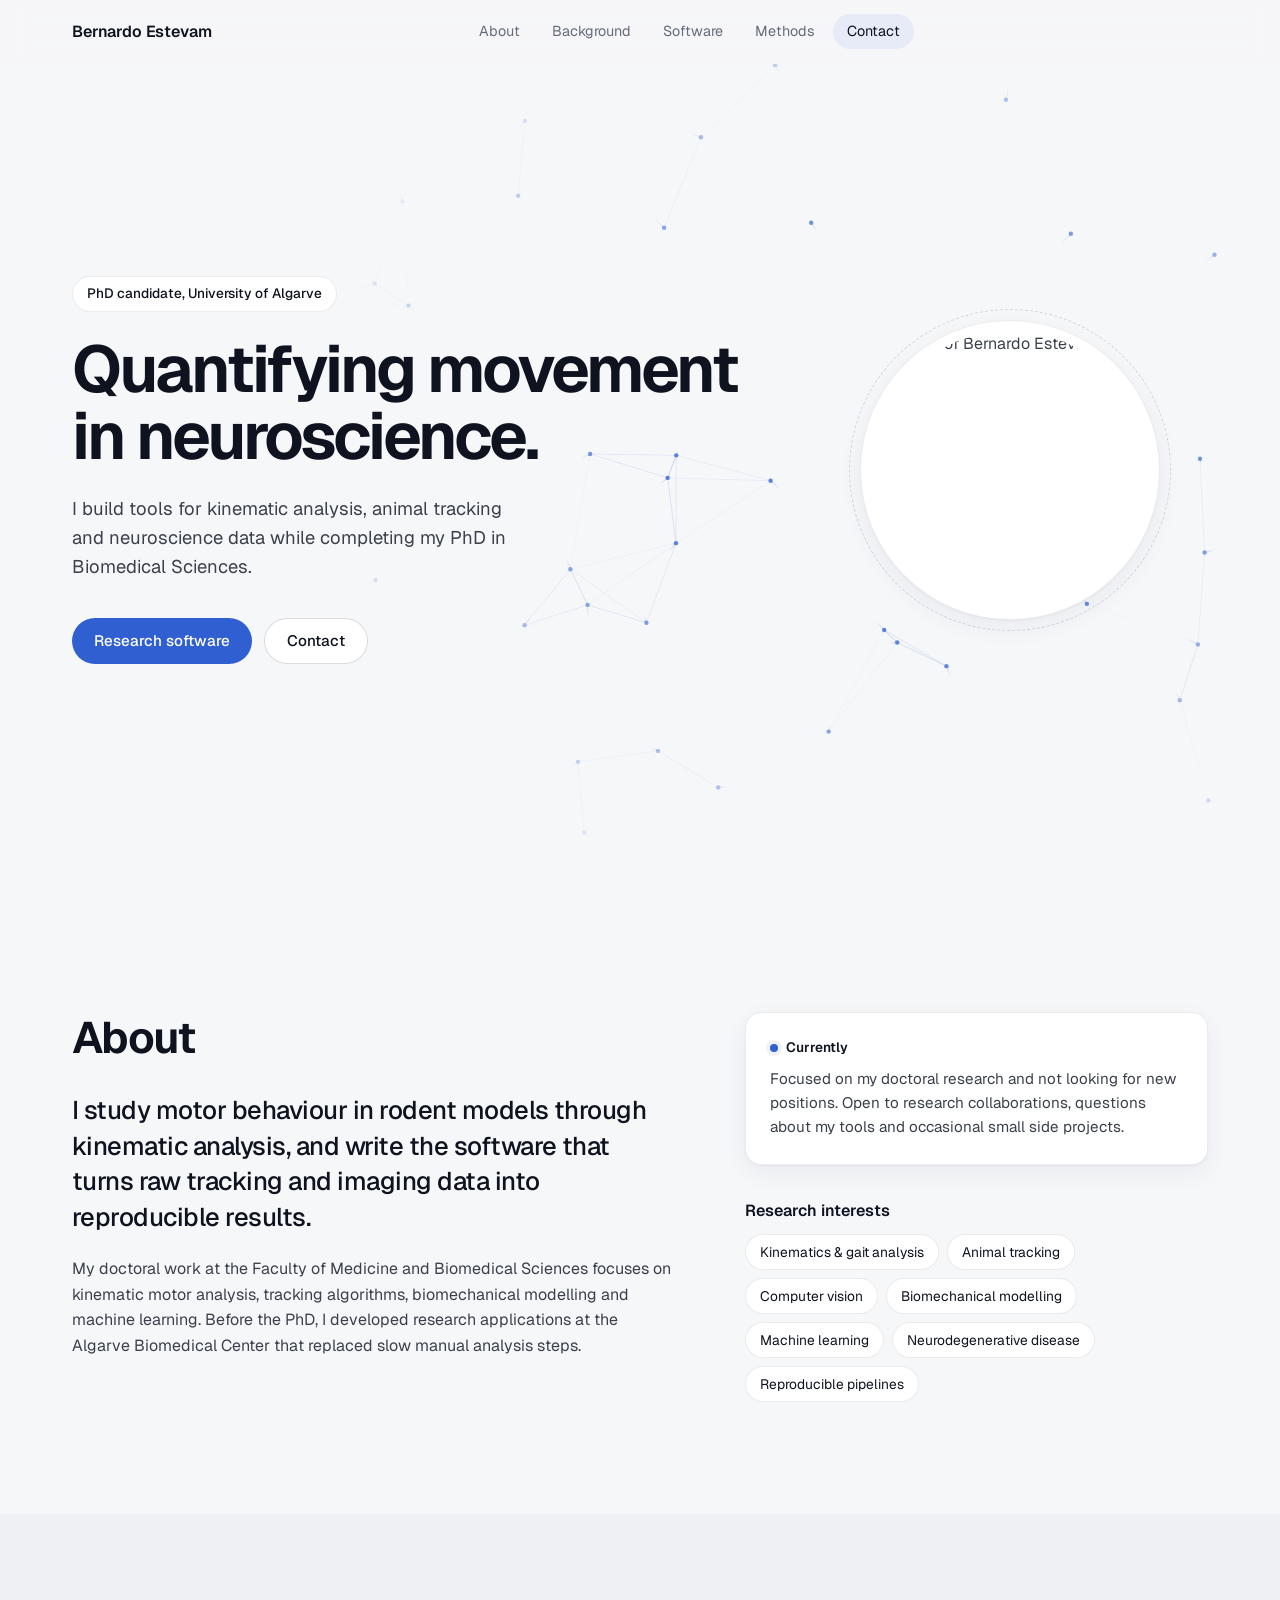
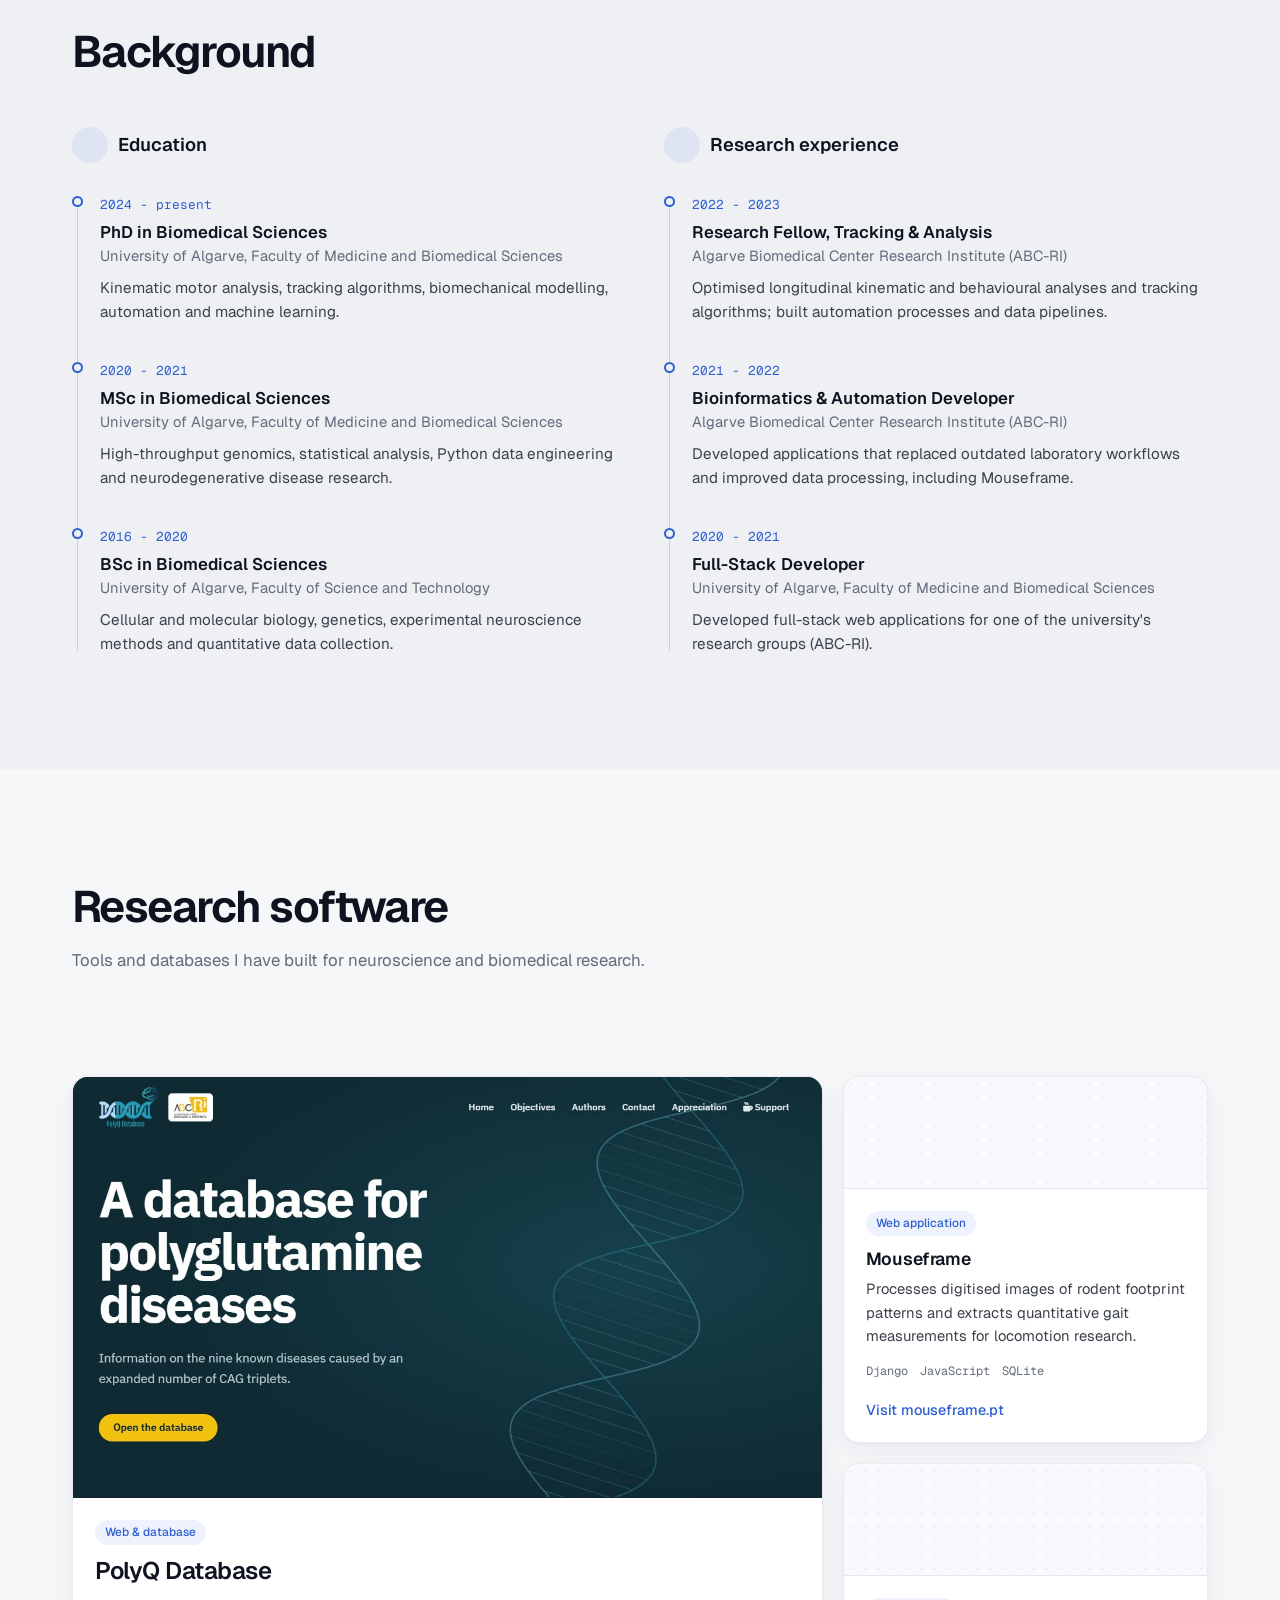
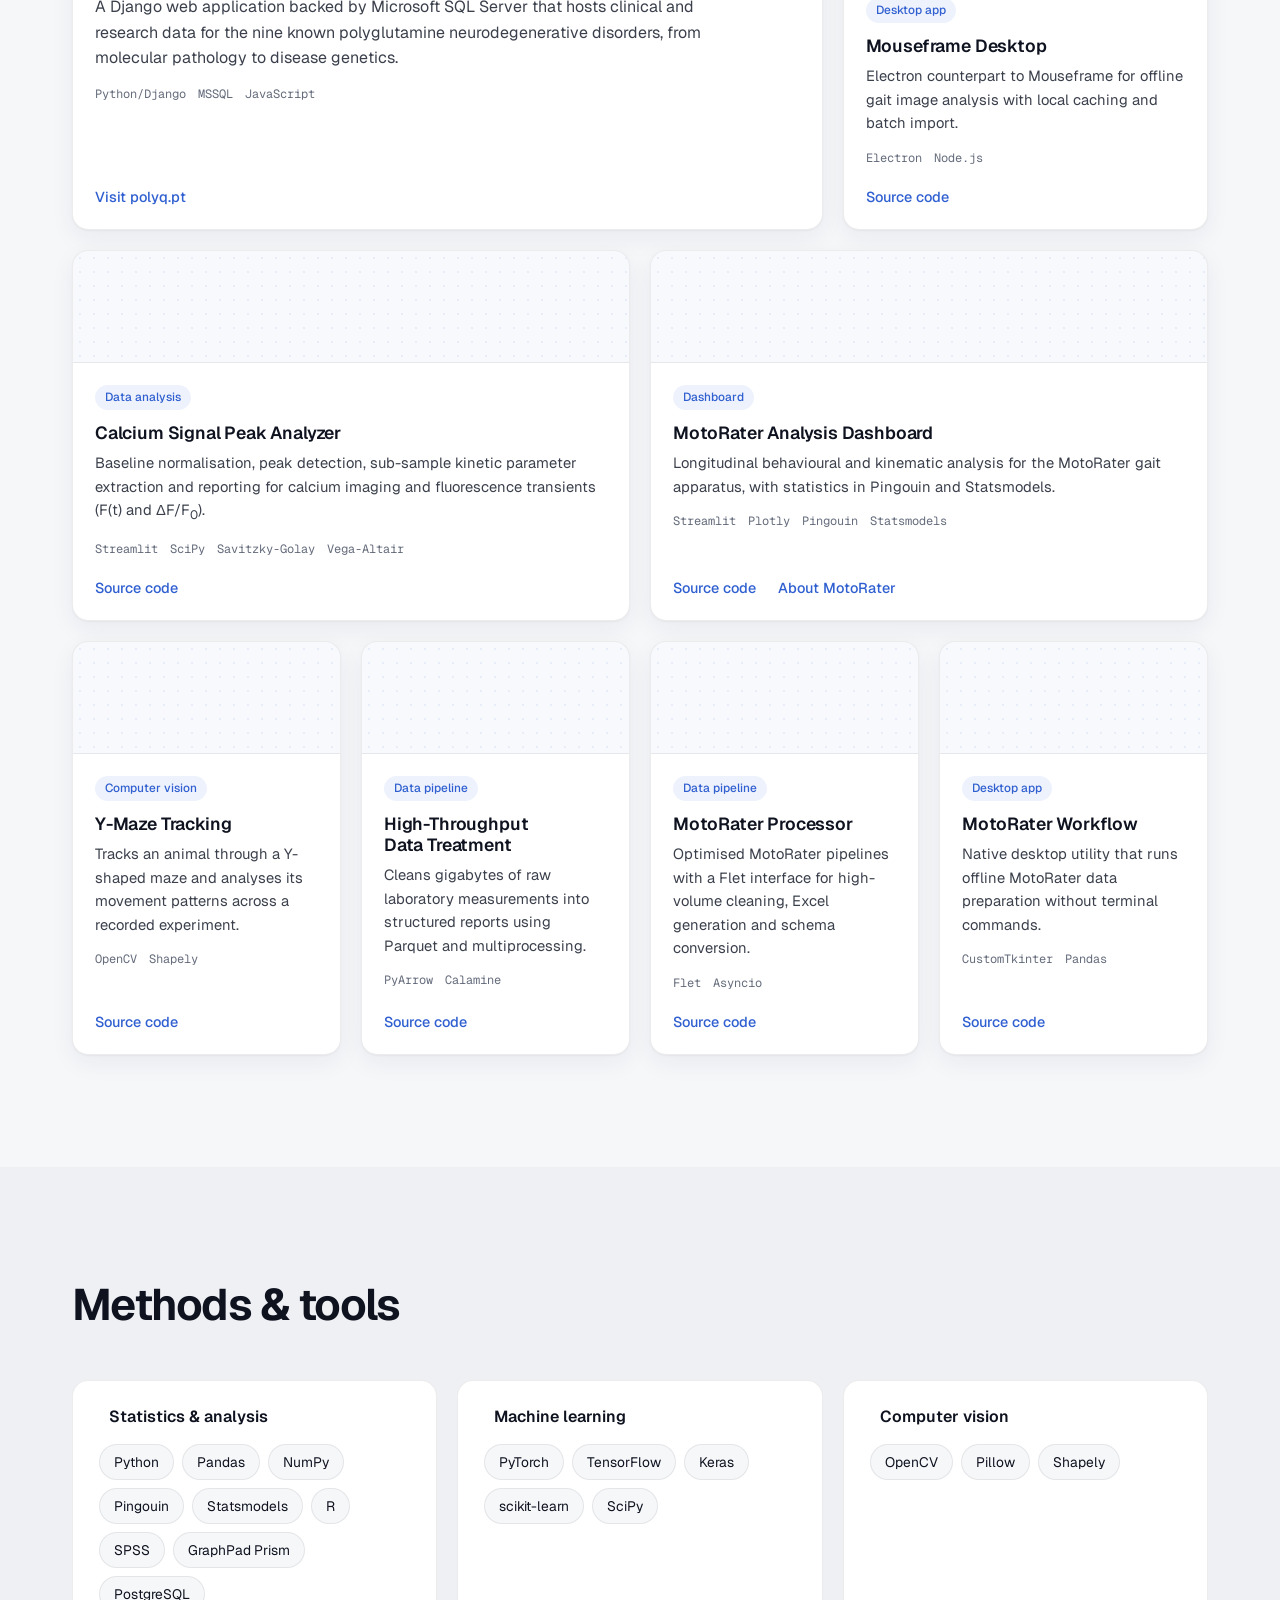
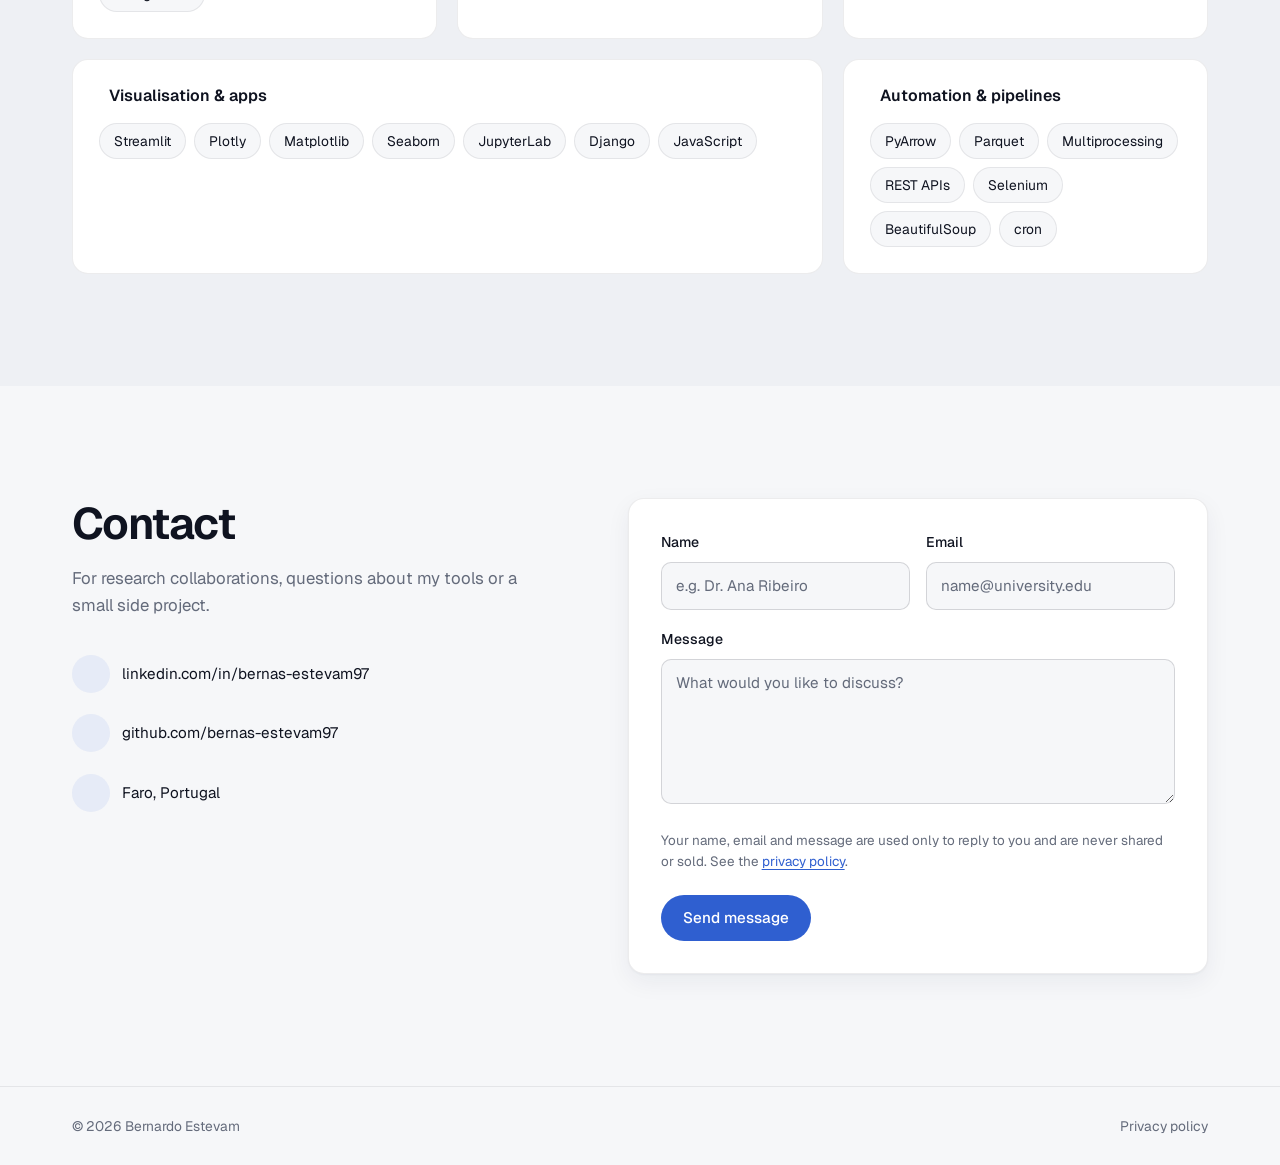
==== commit aef4084c: "Give the academic portfolio a livelier, more designed look Replace the CV-style sidebar layout with " ====
--- a/index.html
+++ b/index.html
@@ -4,13 +4,14 @@
     <meta charset="UTF-8">
     <meta name="viewport" content="width=device-width, initial-scale=1.0">
     <title>Bernardo Estevam | PhD Candidate, Biomedical Sciences</title>
-    <meta name="description" content="Bernardo Estevam, PhD candidate in Biomedical Sciences at the University of Algarve. Kinematic motor analysis, tracking algorithms and research software for behavioural and imaging data.">
+    <meta name="description" content="Bernardo Estevam, PhD candidate in Biomedical Sciences at the University of Algarve. Kinematic analysis, animal tracking and research software for neuroscience data.">
     <meta property="og:type" content="profile">
     <meta property="og:title" content="Bernardo Estevam | PhD Candidate, Biomedical Sciences">
-    <meta property="og:description" content="Kinematic motor analysis, tracking algorithms and research software for behavioural and imaging data. University of Algarve.">
-
-    <!-- Apply saved or system theme before paint to avoid a flash -->
+    <meta property="og:description" content="Kinematic analysis, animal tracking and research software for neuroscience data. University of Algarve.">
+
+    <!-- Theme before first paint, and a hook so reveal animations only hide content when JS runs -->
     <script>
+        document.documentElement.classList.add('js');
         try {
             document.documentElement.dataset.theme = localStorage.getItem('theme') ||
                 (matchMedia('(prefers-color-scheme: dark)').matches ? 'dark' : 'light');
@@ -19,7 +20,7 @@
 
     <link rel="preconnect" href="https://fonts.googleapis.com">
     <link rel="preconnect" href="https://fonts.gstatic.com" crossorigin>
-    <link href="https://fonts.googleapis.com/css2?family=Newsreader:ital,opsz,wght@0,6..72,400..600;1,6..72,400&family=Geist:wght@400..600&family=Geist+Mono:wght@400;500&display=swap" rel="stylesheet">
+    <link href="https://fonts.googleapis.com/css2?family=Geist:wght@400..700&family=Geist+Mono:wght@400;500&display=swap" rel="stylesheet">
     <link rel="stylesheet" href="https://unpkg.com/@phosphor-icons/web@2.1.1/src/regular/style.css">
 
     <link rel="shortcut icon" href="images/icon.ico">
@@ -28,283 +29,318 @@
 <body>
     <a href="#main" class="skip-link">Skip to content</a>
 
-    <div class="page">
-        <aside class="profile">
-            <img src="images/bernardo.png" alt="Portrait of Bernardo Estevam" class="profile-photo" width="300" height="300">
-
-            <div class="profile-id">
-                <p class="profile-name">Bernardo Estevam</p>
-                <p class="profile-role">PhD candidate, Biomedical Sciences</p>
-                <p class="profile-affiliation">University of Algarve<br>Faro, Portugal</p>
-            </div>
-
-            <nav class="toc" aria-label="Sections">
-                <ul>
+    <header class="site-header" id="siteHeader">
+        <div class="container nav">
+            <a href="#top" class="wordmark">Bernardo Estevam</a>
+
+            <nav aria-label="Sections">
+                <ul class="nav-links" id="navLinks">
                     <li><a href="#about">About</a></li>
-                    <li><a href="#education">Education</a></li>
-                    <li><a href="#experience">Experience</a></li>
-                    <li><a href="#software">Research software</a></li>
-                    <li><a href="#methods">Methods &amp; tools</a></li>
+                    <li><a href="#background">Background</a></li>
+                    <li><a href="#software">Software</a></li>
+                    <li><a href="#methods">Methods</a></li>
                     <li><a href="#contact">Contact</a></li>
                 </ul>
             </nav>
 
-            <ul class="profile-links">
-                <li>
-                    <a href="https://github.com/bernas-estevam97" target="_blank" rel="noopener noreferrer">
-                        <i class="ph ph-github-logo" aria-hidden="true"></i>GitHub
-                    </a>
-                </li>
-                <li>
-                    <a href="https://www.linkedin.com/in/bernas-estevam97/" target="_blank" rel="noopener noreferrer">
-                        <i class="ph ph-linkedin-logo" aria-hidden="true"></i>LinkedIn
-                    </a>
-                </li>
-                <li>
-                    <a href="#contact"><i class="ph ph-envelope-simple" aria-hidden="true"></i>Send a message</a>
-                </li>
-            </ul>
-
-            <button type="button" id="themeToggle" class="theme-toggle" aria-pressed="false">
-                <i class="ph ph-circle-half" aria-hidden="true"></i>
-                <span class="theme-toggle-label">Dark theme</span>
-            </button>
-        </aside>
-
-        <main id="main" class="content">
-            <!-- About -->
-            <section id="about" class="section section-intro">
-                <h1 class="lead">
-                    I study motor behaviour in rodent models through kinematic analysis, and write the software that turns raw tracking and imaging data into reproducible results.
-                </h1>
-
-                <div class="prose">
-                    <p>
-                        I am a PhD candidate in Biomedical Sciences at the Faculty of Medicine and Biomedical Sciences, University of Algarve. My background spans biomedical sciences, neuroscience and software engineering, and my doctoral work focuses on kinematic motor analysis, tracking algorithms, biomechanical modelling and machine learning.
+            <div class="nav-actions">
+                <button type="button" id="themeToggle" class="icon-btn" aria-label="Switch to dark theme">
+                    <i class="ph ph-circle-half" aria-hidden="true"></i>
+                </button>
+                <button type="button" id="menuToggle" class="icon-btn menu-toggle" aria-label="Open menu" aria-expanded="false" aria-controls="navLinks">
+                    <i class="ph ph-list" aria-hidden="true"></i>
+                </button>
+            </div>
+        </div>
+    </header>
+
+    <main id="main">
+        <!-- Hero -->
+        <section class="hero" id="top">
+            <canvas class="hero-canvas" id="heroCanvas" aria-hidden="true"></canvas>
+            <div class="container hero-grid">
+                <div class="hero-copy">
+                    <p class="hero-eyebrow hero-in" style="--i: 0">PhD candidate, University of Algarve</p>
+                    <h1 class="hero-title hero-in" style="--i: 1">Quantifying movement in neuroscience.</h1>
+                    <p class="hero-sub hero-in" style="--i: 2">I build tools for kinematic analysis, animal tracking and neuroscience data while completing my PhD in Biomedical Sciences.</p>
+                    <div class="hero-actions hero-in" style="--i: 3">
+                        <a href="#software" class="btn btn-primary">Research software</a>
+                        <a href="#contact" class="btn btn-ghost">Contact</a>
+                    </div>
+                </div>
+
+                <div class="hero-portrait hero-in" style="--i: 2">
+                    <img src="images/bernardo.png" alt="Portrait of Bernardo Estevam" width="300" height="300">
+                </div>
+            </div>
+        </section>
+
+        <!-- About -->
+        <section id="about" class="section">
+            <div class="container about-grid">
+                <div class="about-text reveal">
+                    <h2 class="section-title">About</h2>
+                    <p class="about-lead">
+                        I study motor behaviour in rodent models through kinematic analysis, and write the software that turns raw tracking and imaging data into reproducible results.
                     </p>
                     <p>
-                        Alongside the research, I develop open-source tools for gait analysis, calcium imaging and behavioural tracking, most of them built at the Algarve Biomedical Center to replace slow manual analysis steps.
+                        My doctoral work at the Faculty of Medicine and Biomedical Sciences focuses on kinematic motor analysis, tracking algorithms, biomechanical modelling and machine learning. Before the PhD, I developed research applications at the Algarve Biomedical Center that replaced slow manual analysis steps.
                     </p>
                 </div>
 
-                <p class="availability">
-                    I am currently focused on my doctoral research and am not looking for new positions. I welcome research collaborations, questions about my tools, and the occasional small side project.
-                </p>
-
-                <h2 class="subheading">Research interests</h2>
-                <ul class="interests">
-                    <li>Kinematic and gait analysis in rodent models</li>
-                    <li>Animal tracking and computer vision</li>
-                    <li>Biomechanical modelling</li>
-                    <li>Machine learning for behavioural data</li>
-                    <li>Neurodegenerative disease, including polyglutamine disorders</li>
-                    <li>Reproducible analysis pipelines</li>
-                </ul>
-            </section>
-
-            <!-- Education -->
-            <section id="education" class="section">
-                <h2 class="section-title">Education</h2>
-                <ol class="cv-list">
-                    <li class="cv-entry">
-                        <span class="cv-date">2024 &ndash; present</span>
-                        <div>
-                            <h3 class="cv-title">PhD in Biomedical Sciences</h3>
-                            <p class="cv-place">University of Algarve, Faculty of Medicine and Biomedical Sciences, Faro</p>
-                            <p class="cv-desc">Kinematic motor analysis, tracking algorithms, biomechanical modelling, automation and machine learning.</p>
-                        </div>
-                    </li>
-                    <li class="cv-entry">
-                        <span class="cv-date">2020 &ndash; 2021</span>
-                        <div>
-                            <h3 class="cv-title">MSc in Biomedical Sciences</h3>
-                            <p class="cv-place">University of Algarve, Faculty of Medicine and Biomedical Sciences, Faro</p>
-                            <p class="cv-desc">High-throughput genomics, statistical analysis, Python data engineering and neurodegenerative disease research.</p>
-                        </div>
-                    </li>
-                    <li class="cv-entry">
-                        <span class="cv-date">2016 &ndash; 2020</span>
-                        <div>
-                            <h3 class="cv-title">BSc in Biomedical Sciences</h3>
-                            <p class="cv-place">University of Algarve, Faculty of Science and Technology, Faro</p>
-                            <p class="cv-desc">Cellular and molecular biology, genetics, experimental neuroscience methods and quantitative data collection.</p>
-                        </div>
-                    </li>
-                </ol>
-            </section>
-
-            <!-- Experience -->
-            <section id="experience" class="section">
-                <h2 class="section-title">Research experience</h2>
-                <ol class="cv-list">
-                    <li class="cv-entry">
-                        <span class="cv-date">2022 &ndash; 2023</span>
-                        <div>
-                            <h3 class="cv-title">Research Fellow, Tracking &amp; Analysis</h3>
-                            <p class="cv-place">Algarve Biomedical Center Research Institute (ABC-RI)</p>
-                            <p class="cv-desc">Optimised longitudinal kinematic and behavioural analyses and tracking algorithms; built automation processes and data pipelines.</p>
-                        </div>
-                    </li>
-                    <li class="cv-entry">
-                        <span class="cv-date">2021 &ndash; 2022</span>
-                        <div>
-                            <h3 class="cv-title">Bioinformatics &amp; Automation Developer</h3>
-                            <p class="cv-place">Algarve Biomedical Center Research Institute (ABC-RI)</p>
-                            <p class="cv-desc">Developed applications that replaced outdated laboratory workflows and improved data processing efficiency, including Mouseframe.</p>
-                        </div>
-                    </li>
-                    <li class="cv-entry">
-                        <span class="cv-date">2020 &ndash; 2021</span>
-                        <div>
-                            <h3 class="cv-title">Full-Stack Developer</h3>
-                            <p class="cv-place">University of Algarve, Faculty of Medicine and Biomedical Sciences</p>
-                            <p class="cv-desc">Developed full-stack web applications for one of the university's research groups (ABC-RI).</p>
-                        </div>
-                    </li>
-                </ol>
-            </section>
-
-            <!-- Research software -->
-            <section id="software" class="section">
-                <h2 class="section-title">Research software</h2>
-                <p class="section-note">Tools and databases I have built for neuroscience and biomedical research. Source code is on GitHub unless noted.</p>
-
-                <div class="filters" role="group" aria-label="Filter by type">
+                <aside class="about-side reveal" style="--i: 1">
+                    <div class="status-card">
+                        <p class="status-label"><span class="status-dot" aria-hidden="true"></span>Currently</p>
+                        <p>Focused on my doctoral research and not looking for new positions. Open to research collaborations, questions about my tools and occasional small side projects.</p>
+                    </div>
+
+                    <h3 class="side-heading">Research interests</h3>
+                    <ul class="chips">
+                        <li>Kinematics &amp; gait analysis</li>
+                        <li>Animal tracking</li>
+                        <li>Computer vision</li>
+                        <li>Biomechanical modelling</li>
+                        <li>Machine learning</li>
+                        <li>Neurodegenerative disease</li>
+                        <li>Reproducible pipelines</li>
+                    </ul>
+                </aside>
+            </div>
+        </section>
+
+        <!-- Education & experience -->
+        <section id="background" class="section section-alt">
+            <div class="container">
+                <h2 class="section-title reveal">Background</h2>
+
+                <div class="timelines">
+                    <div class="timeline-col reveal">
+                        <h3 class="timeline-heading"><i class="ph ph-graduation-cap" aria-hidden="true"></i>Education</h3>
+                        <ol class="timeline">
+                            <li class="timeline-item">
+                                <span class="timeline-date">2024 - present</span>
+                                <h4>PhD in Biomedical Sciences</h4>
+                                <p class="timeline-place">University of Algarve, Faculty of Medicine and Biomedical Sciences</p>
+                                <p>Kinematic motor analysis, tracking algorithms, biomechanical modelling, automation and machine learning.</p>
+                            </li>
+                            <li class="timeline-item">
+                                <span class="timeline-date">2020 - 2021</span>
+                                <h4>MSc in Biomedical Sciences</h4>
+                                <p class="timeline-place">University of Algarve, Faculty of Medicine and Biomedical Sciences</p>
+                                <p>High-throughput genomics, statistical analysis, Python data engineering and neurodegenerative disease research.</p>
+                            </li>
+                            <li class="timeline-item">
+                                <span class="timeline-date">2016 - 2020</span>
+                                <h4>BSc in Biomedical Sciences</h4>
+                                <p class="timeline-place">University of Algarve, Faculty of Science and Technology</p>
+                                <p>Cellular and molecular biology, genetics, experimental neuroscience methods and quantitative data collection.</p>
+                            </li>
+                        </ol>
+                    </div>
+
+                    <div class="timeline-col reveal" style="--i: 1">
+                        <h3 class="timeline-heading"><i class="ph ph-flask" aria-hidden="true"></i>Research experience</h3>
+                        <ol class="timeline">
+                            <li class="timeline-item">
+                                <span class="timeline-date">2022 - 2023</span>
+                                <h4>Research Fellow, Tracking &amp; Analysis</h4>
+                                <p class="timeline-place">Algarve Biomedical Center Research Institute (ABC-RI)</p>
+                                <p>Optimised longitudinal kinematic and behavioural analyses and tracking algorithms; built automation processes and data pipelines.</p>
+                            </li>
+                            <li class="timeline-item">
+                                <span class="timeline-date">2021 - 2022</span>
+                                <h4>Bioinformatics &amp; Automation Developer</h4>
+                                <p class="timeline-place">Algarve Biomedical Center Research Institute (ABC-RI)</p>
+                                <p>Developed applications that replaced outdated laboratory workflows and improved data processing, including Mouseframe.</p>
+                            </li>
+                            <li class="timeline-item">
+                                <span class="timeline-date">2020 - 2021</span>
+                                <h4>Full-Stack Developer</h4>
+                                <p class="timeline-place">University of Algarve, Faculty of Medicine and Biomedical Sciences</p>
+                                <p>Developed full-stack web applications for one of the university's research groups (ABC-RI).</p>
+                            </li>
+                        </ol>
+                    </div>
+                </div>
+            </div>
+        </section>
+
+        <!-- Research software -->
+        <section id="software" class="section">
+            <div class="container">
+                <div class="software-head reveal">
+                    <h2 class="section-title">Research software</h2>
+                    <p class="section-sub">Tools and databases I have built for neuroscience and biomedical research.</p>
+                </div>
+
+                <div class="filters reveal" role="group" aria-label="Filter by type">
                     <button type="button" class="filter-btn" data-filter="all" aria-pressed="true">All</button>
                     <button type="button" class="filter-btn" data-filter="web" aria-pressed="false">Web &amp; databases</button>
                     <button type="button" class="filter-btn" data-filter="automation" aria-pressed="false">Data processing</button>
                     <button type="button" class="filter-btn" data-filter="gui" aria-pressed="false">Desktop &amp; dashboards</button>
                 </div>
 
-                <div class="project-list">
-                    <article class="project" data-category="web">
-                        <div class="project-head">
+                <div class="bento" id="bento">
+                    <article class="project project-featured span-8 rows-2 reveal" data-category="web">
+                        <a class="project-media project-shot" href="https://polyq.pt/" target="_blank" rel="noopener noreferrer" tabindex="-1" aria-hidden="true">
+                            <img src="images/projects/site-polyq.jpg" alt="" width="1280" height="800" loading="lazy">
+                        </a>
+                        <div class="project-body">
+                            <span class="tag">Web &amp; database</span>
                             <h3 class="project-title">PolyQ Database</h3>
-                            <span class="tag tag-blue">Web &amp; database</span>
-                        </div>
-                        <p class="project-desc">A Django web application backed by Microsoft SQL Server that hosts clinical and research data for the nine known polyglutamine neurodegenerative disorders, from molecular pathology to disease genetics.</p>
-                        <ul class="tech"><li>Python/Django</li><li>MSSQL</li><li>JavaScript</li></ul>
-                        <a class="project-link" href="https://polyq.pt/" target="_blank" rel="noopener noreferrer">polyq.pt<i class="ph ph-arrow-up-right" aria-hidden="true"></i></a>
-                    </article>
-
-                    <article class="project" data-category="web">
-                        <div class="project-head">
+                            <p class="project-desc">A Django web application backed by Microsoft SQL Server that hosts clinical and research data for the nine known polyglutamine neurodegenerative disorders, from molecular pathology to disease genetics.</p>
+                            <ul class="tech"><li>Python/Django</li><li>MSSQL</li><li>JavaScript</li></ul>
+                            <a class="project-link" href="https://polyq.pt/" target="_blank" rel="noopener noreferrer">Visit polyq.pt<i class="ph ph-arrow-up-right" aria-hidden="true"></i></a>
+                        </div>
+                    </article>
+
+                    <article class="project span-4 reveal" style="--i: 1" data-category="web">
+                        <div class="project-media project-icon" aria-hidden="true"><i class="ph ph-paw-print"></i></div>
+                        <div class="project-body">
+                            <span class="tag">Web application</span>
                             <h3 class="project-title">Mouseframe</h3>
-                            <span class="tag tag-blue">Web application</span>
-                        </div>
-                        <p class="project-desc">Processes digitised images of rodent walking footprint patterns and extracts quantitative gait measurements for neuroscience and locomotion research.</p>
-                        <ul class="tech"><li>Python/Django</li><li>JavaScript/Ajax</li><li>SQLite</li><li>reCAPTCHA v3</li></ul>
-                        <a class="project-link" href="https://mouseframe.pt/" target="_blank" rel="noopener noreferrer">mouseframe.pt<i class="ph ph-arrow-up-right" aria-hidden="true"></i></a>
-                    </article>
-
-                    <article class="project" data-category="gui">
-                        <div class="project-head">
+                            <p class="project-desc">Processes digitised images of rodent footprint patterns and extracts quantitative gait measurements for locomotion research.</p>
+                            <ul class="tech"><li>Django</li><li>JavaScript</li><li>SQLite</li></ul>
+                            <a class="project-link" href="https://mouseframe.pt/" target="_blank" rel="noopener noreferrer">Visit mouseframe.pt<i class="ph ph-arrow-up-right" aria-hidden="true"></i></a>
+                        </div>
+                    </article>
+
+                    <article class="project span-4 reveal" style="--i: 2" data-category="gui">
+                        <div class="project-media project-icon" aria-hidden="true"><i class="ph ph-desktop"></i></div>
+                        <div class="project-body">
+                            <span class="tag">Desktop app</span>
                             <h3 class="project-title">Mouseframe Desktop</h3>
-                            <span class="tag tag-yellow">Desktop app</span>
-                        </div>
-                        <p class="project-desc">Cross-platform Electron counterpart to Mouseframe, letting researchers analyse digitised gait images offline with local caching and batch file import.</p>
-                        <ul class="tech"><li>Electron</li><li>Node.js</li><li>JavaScript</li></ul>
-                        <a class="project-link" href="https://github.com/bernas-estevam97/mouseframe/tree/dev" target="_blank" rel="noopener noreferrer">Source code<i class="ph ph-arrow-up-right" aria-hidden="true"></i></a>
-                    </article>
-
-                    <article class="project" data-category="automation">
-                        <div class="project-head">
+                            <p class="project-desc">Electron counterpart to Mouseframe for offline gait image analysis with local caching and batch import.</p>
+                            <ul class="tech"><li>Electron</li><li>Node.js</li></ul>
+                            <a class="project-link" href="https://github.com/bernas-estevam97/mouseframe/tree/dev" target="_blank" rel="noopener noreferrer">Source code<i class="ph ph-arrow-up-right" aria-hidden="true"></i></a>
+                        </div>
+                    </article>
+
+                    <article class="project span-6 reveal" data-category="automation">
+                        <div class="project-media project-icon" aria-hidden="true"><i class="ph ph-wave-sine"></i></div>
+                        <div class="project-body">
+                            <span class="tag">Data analysis</span>
                             <h3 class="project-title">Calcium Signal Peak Analyzer</h3>
-                            <span class="tag tag-green">Data analysis</span>
-                        </div>
-                        <p class="project-desc">Interactive application for baseline normalisation, peak detection, sub-sample kinetic parameter extraction and reporting of calcium imaging and fluorescence transients (F(t) and &Delta;F/F<sub>0</sub>).</p>
-                        <ul class="tech"><li>Streamlit</li><li>SciPy</li><li>Savitzky&ndash;Golay</li><li>NumPy</li><li>Pandas</li><li>Vega-Altair</li></ul>
-                        <a class="project-link" href="https://github.com/bernas-estevam97/calcium-peak-analysis" target="_blank" rel="noopener noreferrer">Source code<i class="ph ph-arrow-up-right" aria-hidden="true"></i></a>
-                    </article>
-
-                    <article class="project" data-category="gui">
-                        <div class="project-head">
+                            <p class="project-desc">Baseline normalisation, peak detection, sub-sample kinetic parameter extraction and reporting for calcium imaging and fluorescence transients (F(t) and &Delta;F/F<sub>0</sub>).</p>
+                            <ul class="tech"><li>Streamlit</li><li>SciPy</li><li>Savitzky-Golay</li><li>Vega-Altair</li></ul>
+                            <a class="project-link" href="https://github.com/bernas-estevam97/calcium-peak-analysis" target="_blank" rel="noopener noreferrer">Source code<i class="ph ph-arrow-up-right" aria-hidden="true"></i></a>
+                        </div>
+                    </article>
+
+                    <article class="project span-6 reveal" style="--i: 1" data-category="gui">
+                        <div class="project-media project-icon" aria-hidden="true"><i class="ph ph-chart-line-up"></i></div>
+                        <div class="project-body">
+                            <span class="tag">Dashboard</span>
                             <h3 class="project-title">MotoRater Analysis Dashboard</h3>
-                            <span class="tag tag-yellow">Dashboard</span>
-                        </div>
-                        <p class="project-desc">Streamlit and Plotly platform for longitudinal behavioural and kinematic data from the MotoRater gait analysis apparatus, with statistical evaluation in Pingouin and Statsmodels.</p>
-                        <ul class="tech"><li>Streamlit</li><li>Plotly</li><li>Pingouin</li><li>Statsmodels</li><li>Parquet</li></ul>
-                        <div class="project-links">
-                            <a class="project-link" href="https://github.com/bernas-estevam97/MotoRater-Dashboard/tree/dev" target="_blank" rel="noopener noreferrer">Source code<i class="ph ph-arrow-up-right" aria-hidden="true"></i></a>
-                            <a class="project-link" href="https://www.tse-systems.com/products/motorater/" target="_blank" rel="noopener noreferrer">About MotoRater<i class="ph ph-arrow-up-right" aria-hidden="true"></i></a>
-                        </div>
-                    </article>
-
-                    <article class="project" data-category="automation">
-                        <div class="project-head">
-                            <h3 class="project-title">Y-Maze Cognitive Tracking</h3>
-                            <span class="tag tag-green">Computer vision</span>
-                        </div>
-                        <p class="project-desc">Computer vision application that tracks an animal navigating a Y-shaped maze and analyses its movement patterns across a recorded experiment.</p>
-                        <ul class="tech"><li>OpenCV</li><li>Pillow</li><li>NumPy</li><li>Shapely</li></ul>
-                        <a class="project-link" href="https://github.com/bernas-estevam97/Y-map-cogni-app" target="_blank" rel="noopener noreferrer">Source code<i class="ph ph-arrow-up-right" aria-hidden="true"></i></a>
-                    </article>
-
-                    <article class="project" data-category="automation">
-                        <div class="project-head">
+                            <p class="project-desc">Longitudinal behavioural and kinematic analysis for the MotoRater gait apparatus, with statistics in Pingouin and Statsmodels.</p>
+                            <ul class="tech"><li>Streamlit</li><li>Plotly</li><li>Pingouin</li><li>Statsmodels</li></ul>
+                            <div class="project-links">
+                                <a class="project-link" href="https://github.com/bernas-estevam97/MotoRater-Dashboard/tree/dev" target="_blank" rel="noopener noreferrer">Source code<i class="ph ph-arrow-up-right" aria-hidden="true"></i></a>
+                                <a class="project-link" href="https://www.tse-systems.com/products/motorater/" target="_blank" rel="noopener noreferrer">About MotoRater<i class="ph ph-arrow-up-right" aria-hidden="true"></i></a>
+                            </div>
+                        </div>
+                    </article>
+
+                    <article class="project span-3 reveal" data-category="automation">
+                        <div class="project-media project-icon" aria-hidden="true"><i class="ph ph-git-fork"></i></div>
+                        <div class="project-body">
+                            <span class="tag">Computer vision</span>
+                            <h3 class="project-title">Y-Maze Tracking</h3>
+                            <p class="project-desc">Tracks an animal through a Y-shaped maze and analyses its movement patterns across a recorded experiment.</p>
+                            <ul class="tech"><li>OpenCV</li><li>Shapely</li></ul>
+                            <a class="project-link" href="https://github.com/bernas-estevam97/Y-map-cogni-app" target="_blank" rel="noopener noreferrer">Source code<i class="ph ph-arrow-up-right" aria-hidden="true"></i></a>
+                        </div>
+                    </article>
+
+                    <article class="project span-3 reveal" style="--i: 1" data-category="automation">
+                        <div class="project-media project-icon" aria-hidden="true"><i class="ph ph-funnel"></i></div>
+                        <div class="project-body">
+                            <span class="tag">Data pipeline</span>
                             <h3 class="project-title">High-Throughput Data Treatment</h3>
-                            <span class="tag tag-green">Data pipeline</span>
-                        </div>
-                        <p class="project-desc">Data cleaning and ETL pipeline that uses Python-Calamine, Parquet columnar storage and multiprocessing to turn gigabytes of raw laboratory measurements into structured reports.</p>
-                        <ul class="tech"><li>Python-Calamine</li><li>Multiprocessing</li><li>PyArrow/Parquet</li><li>Pandas</li></ul>
-                        <a class="project-link" href="https://github.com/bernas-estevam97/data-cleaning-automation-scripts" target="_blank" rel="noopener noreferrer">Source code<i class="ph ph-arrow-up-right" aria-hidden="true"></i></a>
-                    </article>
-
-                    <article class="project" data-category="automation">
-                        <div class="project-head">
-                            <h3 class="project-title">MotoRater Data Processor (Flet)</h3>
-                            <span class="tag tag-green">Data pipeline</span>
-                        </div>
-                        <p class="project-desc">Faster, optimised version of the MotoRater data pipelines with a Flet desktop interface, using asyncio and threading for high-volume cleaning, Excel generation and schema conversion.</p>
-                        <ul class="tech"><li>Flet</li><li>Asyncio</li><li>Multiprocessing</li><li>XlsxWriter</li></ul>
-                        <a class="project-link" href="https://github.com/bernas-estevam97/Flet-Data-Processing" target="_blank" rel="noopener noreferrer">Source code<i class="ph ph-arrow-up-right" aria-hidden="true"></i></a>
-                    </article>
-
-                    <article class="project" data-category="gui">
-                        <div class="project-head">
-                            <h3 class="project-title">MotoRater Data Workflow (CustomTkinter)</h3>
-                            <span class="tag tag-yellow">Desktop app</span>
-                        </div>
-                        <p class="project-desc">Native desktop utility for offline MotoRater data preparation that runs longitudinal analysis workflows without terminal commands.</p>
-                        <ul class="tech"><li>CustomTkinter</li><li>Python</li><li>Pandas</li><li>Python-Calamine</li></ul>
-                        <a class="project-link" href="https://github.com/bernas-estevam97/GUI-App-Script-Stash/tree/dev" target="_blank" rel="noopener noreferrer">Source code<i class="ph ph-arrow-up-right" aria-hidden="true"></i></a>
-                    </article>
-                </div>
-            </section>
-
-            <!-- Methods & tools -->
-            <section id="methods" class="section">
-                <h2 class="section-title">Methods &amp; tools</h2>
-                <dl class="methods">
-                    <div>
-                        <dt>Statistics &amp; data analysis</dt>
-                        <dd>Python (Pandas, NumPy), Pingouin, Statsmodels, R, SPSS, GraphPad Prism, SQL (PostgreSQL), Excel &amp; VBA</dd>
-                    </div>
-                    <div>
-                        <dt>Machine learning</dt>
-                        <dd>PyTorch, TensorFlow, Keras, scikit-learn, SciPy</dd>
-                    </div>
-                    <div>
-                        <dt>Computer vision &amp; tracking</dt>
-                        <dd>OpenCV, Pillow, Shapely</dd>
-                    </div>
-                    <div>
-                        <dt>Visualisation &amp; applications</dt>
-                        <dd>Streamlit, Plotly, Matplotlib, Seaborn, JupyterLab, Django, JavaScript, HTML &amp; CSS</dd>
-                    </div>
-                    <div>
-                        <dt>Automation &amp; pipelines</dt>
-                        <dd>PyArrow (Parquet), Python-Calamine, multiprocessing, REST APIs, Selenium, BeautifulSoup, cron, PyAutoGUI</dd>
-                    </div>
-                </dl>
-            </section>
-
-            <!-- Contact -->
-            <section id="contact" class="section">
-                <h2 class="section-title">Contact</h2>
-                <p class="section-note">For research collaborations, questions about any of the tools above, or a small side project, send a message here or reach me on <a href="https://www.linkedin.com/in/bernas-estevam97/" target="_blank" rel="noopener noreferrer">LinkedIn</a>.</p>
-
-                <form id="contactForm" class="contact-form">
+                            <p class="project-desc">Cleans gigabytes of raw laboratory measurements into structured reports using Parquet and multiprocessing.</p>
+                            <ul class="tech"><li>PyArrow</li><li>Calamine</li></ul>
+                            <a class="project-link" href="https://github.com/bernas-estevam97/data-cleaning-automation-scripts" target="_blank" rel="noopener noreferrer">Source code<i class="ph ph-arrow-up-right" aria-hidden="true"></i></a>
+                        </div>
+                    </article>
+
+                    <article class="project span-3 reveal" style="--i: 2" data-category="automation">
+                        <div class="project-media project-icon" aria-hidden="true"><i class="ph ph-lightning"></i></div>
+                        <div class="project-body">
+                            <span class="tag">Data pipeline</span>
+                            <h3 class="project-title">MotoRater Processor</h3>
+                            <p class="project-desc">Optimised MotoRater pipelines with a Flet interface for high-volume cleaning, Excel generation and schema conversion.</p>
+                            <ul class="tech"><li>Flet</li><li>Asyncio</li></ul>
+                            <a class="project-link" href="https://github.com/bernas-estevam97/Flet-Data-Processing" target="_blank" rel="noopener noreferrer">Source code<i class="ph ph-arrow-up-right" aria-hidden="true"></i></a>
+                        </div>
+                    </article>
+
+                    <article class="project span-3 reveal" style="--i: 3" data-category="gui">
+                        <div class="project-media project-icon" aria-hidden="true"><i class="ph ph-app-window"></i></div>
+                        <div class="project-body">
+                            <span class="tag">Desktop app</span>
+                            <h3 class="project-title">MotoRater Workflow</h3>
+                            <p class="project-desc">Native desktop utility that runs offline MotoRater data preparation without terminal commands.</p>
+                            <ul class="tech"><li>CustomTkinter</li><li>Pandas</li></ul>
+                            <a class="project-link" href="https://github.com/bernas-estevam97/GUI-App-Script-Stash/tree/dev" target="_blank" rel="noopener noreferrer">Source code<i class="ph ph-arrow-up-right" aria-hidden="true"></i></a>
+                        </div>
+                    </article>
+                </div>
+            </div>
+        </section>
+
+        <!-- Methods & tools -->
+        <section id="methods" class="section section-alt">
+            <div class="container">
+                <h2 class="section-title reveal">Methods &amp; tools</h2>
+                <div class="methods">
+                    <div class="method-group reveal">
+                        <h3><i class="ph ph-chart-scatter" aria-hidden="true"></i>Statistics &amp; analysis</h3>
+                        <ul class="chips"><li>Python</li><li>Pandas</li><li>NumPy</li><li>Pingouin</li><li>Statsmodels</li><li>R</li><li>SPSS</li><li>GraphPad Prism</li><li>PostgreSQL</li></ul>
+                    </div>
+                    <div class="method-group reveal" style="--i: 1">
+                        <h3><i class="ph ph-brain" aria-hidden="true"></i>Machine learning</h3>
+                        <ul class="chips"><li>PyTorch</li><li>TensorFlow</li><li>Keras</li><li>scikit-learn</li><li>SciPy</li></ul>
+                    </div>
+                    <div class="method-group reveal" style="--i: 2">
+                        <h3><i class="ph ph-scan" aria-hidden="true"></i>Computer vision</h3>
+                        <ul class="chips"><li>OpenCV</li><li>Pillow</li><li>Shapely</li></ul>
+                    </div>
+                    <div class="method-group reveal">
+                        <h3><i class="ph ph-presentation-chart" aria-hidden="true"></i>Visualisation &amp; apps</h3>
+                        <ul class="chips"><li>Streamlit</li><li>Plotly</li><li>Matplotlib</li><li>Seaborn</li><li>JupyterLab</li><li>Django</li><li>JavaScript</li></ul>
+                    </div>
+                    <div class="method-group reveal" style="--i: 1">
+                        <h3><i class="ph ph-gear-six" aria-hidden="true"></i>Automation &amp; pipelines</h3>
+                        <ul class="chips"><li>PyArrow</li><li>Parquet</li><li>Multiprocessing</li><li>REST APIs</li><li>Selenium</li><li>BeautifulSoup</li><li>cron</li></ul>
+                    </div>
+                </div>
+            </div>
+        </section>
+
+        <!-- Contact -->
+        <section id="contact" class="section">
+            <div class="container contact-grid">
+                <div class="contact-intro reveal">
+                    <h2 class="section-title">Contact</h2>
+                    <p class="section-sub">For research collaborations, questions about my tools or a small side project.</p>
+                    <ul class="contact-links">
+                        <li>
+                            <a href="https://www.linkedin.com/in/bernas-estevam97/" target="_blank" rel="noopener noreferrer">
+                                <i class="ph ph-linkedin-logo" aria-hidden="true"></i>linkedin.com/in/bernas-estevam97
+                            </a>
+                        </li>
+                        <li>
+                            <a href="https://github.com/bernas-estevam97" target="_blank" rel="noopener noreferrer">
+                                <i class="ph ph-github-logo" aria-hidden="true"></i>github.com/bernas-estevam97
+                            </a>
+                        </li>
+                        <li>
+                            <span><i class="ph ph-map-pin" aria-hidden="true"></i>Faro, Portugal</span>
+                        </li>
+                    </ul>
+                </div>
+
+                <form id="contactForm" class="contact-form reveal" style="--i: 1">
                     <input type="hidden" name="access_key" value="d12cd701-006d-413e-93c4-4d60e0e7c870">
                     <input type="checkbox" name="botcheck" class="botcheck" tabindex="-1" autocomplete="off">
 
@@ -321,7 +357,7 @@
 
                     <div class="form-group">
                         <label for="message">Message</label>
-                        <textarea id="message" name="message" class="form-input form-textarea" rows="6" placeholder="What would you like to discuss?" required></textarea>
+                        <textarea id="message" name="message" class="form-input form-textarea" rows="5" placeholder="What would you like to discuss?" required></textarea>
                     </div>
 
                     <div class="h-captcha" data-captcha="true"></div>
@@ -330,18 +366,20 @@
                         Your name, email and message are used only to reply to you and are never shared or sold. See the <a href="privacy/">privacy policy</a>.
                     </p>
 
-                    <button type="submit" id="submitBtn" class="btn-primary">Send message</button>
+                    <button type="submit" id="submitBtn" class="btn btn-primary">Send message</button>
 
                     <p id="formResult" class="form-result" role="status" aria-live="polite"></p>
                 </form>
-            </section>
-
-            <footer class="footer">
-                <p>&copy; <span id="year"></span> Bernardo Estevam</p>
-                <a href="privacy/">Privacy policy</a>
-            </footer>
-        </main>
-    </div>
+            </div>
+        </section>
+    </main>
+
+    <footer class="site-footer">
+        <div class="container footer-inner">
+            <p>&copy; <span id="year"></span> Bernardo Estevam</p>
+            <a href="privacy/">Privacy policy</a>
+        </div>
+    </footer>
 
     <script src="script.js"></script>
     <script src="https://web3forms.com/client/script.js" async defer></script>
--- a/style.css
+++ b/style.css
@@ -1,71 +1,63 @@
 /* ==========================================================================
-   Tokens: warm monochrome, one ink-blue accent for links, pastel tags
+   Tokens
+   Cool neutrals with one cobalt accent.
+   Shape rule: cards 16px, inputs 10px, buttons/chips/tags fully rounded.
+   Layers: canvas 0, content 1, header 10, skip link 20.
    ========================================================================== */
 
 :root {
-    --font-serif: 'Newsreader', 'Iowan Old Style', Georgia, serif;
     --font-sans: 'Geist', -apple-system, BlinkMacSystemFont, 'Segoe UI', Helvetica, Arial, sans-serif;
     --font-mono: 'Geist Mono', ui-monospace, SFMono-Regular, Menlo, Consolas, monospace;
 
     --ease: cubic-bezier(0.16, 1, 0.3, 1);
-    --radius-sm: 4px;
-    --radius-md: 8px;
-    --sidebar: 248px;
+    --radius-card: 16px;
+    --radius-input: 10px;
+    --header-h: 64px;
 }
 
 :root,
 [data-theme="light"] {
     color-scheme: light;
-    --bg: #fbfbfa;
+    --bg: #f6f7f9;
+    --bg-alt: #eef0f4;
     --surface: #ffffff;
-    --text: #2f3437;
-    --heading: #111111;
-    --muted: #787774;
-    --border: #eaeaea;
-    --border-strong: #d9d9d6;
-    --accent: #1f6c9f;
-    --accent-soft: #e1f3fe;
-    --btn-bg: #111111;
-    --btn-bg-hover: #333333;
-    --btn-text: #ffffff;
-
-    --tag-blue-bg: #e1f3fe;
-    --tag-blue-text: #1f6c9f;
-    --tag-green-bg: #edf3ec;
-    --tag-green-text: #346538;
-    --tag-yellow-bg: #fbf3db;
-    --tag-yellow-text: #956400;
-    --success-bg: #edf3ec;
-    --success-text: #346538;
-    --error-bg: #fdebec;
-    --error-text: #9f2f2d;
+    --text: #3b404c;
+    --heading: #0f1320;
+    --muted: #646b7b;
+    --border: rgba(15, 19, 32, 0.08);
+    --border-strong: rgba(15, 19, 32, 0.15);
+    --accent: #2f5fd0;
+    --accent-hover: #244cb0;
+    --accent-soft: rgba(47, 95, 208, 0.08);
+    --accent-softer: rgba(47, 95, 208, 0.04);
+    --on-accent: #ffffff;
+    --header-bg: rgba(246, 247, 249, 0.78);
+    --shadow: 0 1px 2px rgba(15, 30, 70, 0.04), 0 8px 24px rgba(15, 30, 70, 0.06);
+    --shadow-hover: 0 2px 4px rgba(15, 30, 70, 0.05), 0 16px 40px rgba(15, 30, 70, 0.1);
+    --success: #2f7a4a;
+    --error: #b23a3a;
 }
 
 [data-theme="dark"] {
     color-scheme: dark;
-    --bg: #191919;
-    --surface: #202020;
-    --text: #d4d4d1;
-    --heading: #f1f1ef;
-    --muted: #9b9a97;
-    --border: rgba(255, 255, 255, 0.09);
-    --border-strong: rgba(255, 255, 255, 0.16);
-    --accent: #7ab8e2;
-    --accent-soft: rgba(122, 184, 226, 0.12);
-    --btn-bg: #f1f1ef;
-    --btn-bg-hover: #d4d4d1;
-    --btn-text: #191919;
-
-    --tag-blue-bg: rgba(122, 184, 226, 0.14);
-    --tag-blue-text: #9ccbeb;
-    --tag-green-bg: rgba(125, 180, 128, 0.14);
-    --tag-green-text: #a9cda9;
-    --tag-yellow-bg: rgba(214, 170, 70, 0.14);
-    --tag-yellow-text: #e0bf73;
-    --success-bg: rgba(125, 180, 128, 0.14);
-    --success-text: #a9cda9;
-    --error-bg: rgba(224, 110, 108, 0.14);
-    --error-text: #eba3a1;
+    --bg: #0e1117;
+    --bg-alt: #121620;
+    --surface: #161b25;
+    --text: #b7becb;
+    --heading: #f2f4f8;
+    --muted: #8a92a3;
+    --border: rgba(255, 255, 255, 0.07);
+    --border-strong: rgba(255, 255, 255, 0.14);
+    --accent: #7d9ef2;
+    --accent-hover: #9bb4f5;
+    --accent-soft: rgba(125, 158, 242, 0.12);
+    --accent-softer: rgba(125, 158, 242, 0.06);
+    --on-accent: #0e1117;
+    --header-bg: rgba(14, 17, 23, 0.75);
+    --shadow: 0 1px 2px rgba(0, 0, 0, 0.3), 0 8px 24px rgba(0, 0, 0, 0.25);
+    --shadow-hover: 0 2px 4px rgba(0, 0, 0, 0.35), 0 16px 40px rgba(0, 0, 0, 0.4);
+    --success: #8fd0a4;
+    --error: #f0a3a3;
 }
 
 /* ==========================================================================
@@ -80,6 +72,7 @@
 
 html {
     scroll-behavior: smooth;
+    scroll-padding-top: calc(var(--header-h) + 16px);
     -webkit-text-size-adjust: 100%;
 }
 
@@ -90,10 +83,12 @@
     color: var(--text);
     background: var(--bg);
     -webkit-font-smoothing: antialiased;
-}
-
-h1, h2, h3 {
-    color: var(--heading);
+    transition: background-color 0.3s ease, color 0.3s ease;
+}
+
+h1, h2, h3, h4 {
+    color: var(--heading);
+    line-height: 1.2;
     text-wrap: balance;
 }
 
@@ -103,14 +98,12 @@
 
 a {
     color: var(--accent);
-    text-decoration: underline;
-    text-decoration-color: color-mix(in srgb, var(--accent) 35%, transparent);
-    text-underline-offset: 3px;
-    transition: text-decoration-color 0.2s ease, color 0.2s ease;
+    text-decoration: none;
+    transition: color 0.2s ease;
 }
 
 a:hover {
-    text-decoration-color: currentColor;
+    color: var(--accent-hover);
 }
 
 ul, ol {
@@ -134,357 +127,612 @@
 :focus-visible {
     outline: 2px solid var(--accent);
     outline-offset: 3px;
-    border-radius: 2px;
+    border-radius: 4px;
+}
+
+.container {
+    width: 100%;
+    max-width: 1200px;
+    margin: 0 auto;
+    padding: 0 32px;
 }
 
 .skip-link {
     position: fixed;
     top: 12px;
     left: 12px;
-    z-index: 10;
-    padding: 8px 14px;
-    border-radius: var(--radius-sm);
-    background: var(--btn-bg);
-    color: var(--btn-text);
-    text-decoration: none;
+    z-index: 20;
+    padding: 8px 16px;
+    border-radius: 999px;
+    background: var(--heading);
+    color: var(--bg);
     transform: translateY(-200%);
     transition: transform 0.2s ease;
 }
 
 .skip-link:focus {
     transform: translateY(0);
+    color: var(--bg);
 }
 
 /* ==========================================================================
-   Page layout: sticky profile column + reading column
+   Buttons, chips, tags
    ========================================================================== */
 
-.page {
-    display: grid;
-    grid-template-columns: var(--sidebar) minmax(0, 1fr);
-    gap: 80px;
-    max-width: 1120px;
-    margin: 0 auto;
-    padding: 0 32px;
-}
-
-.profile {
-    position: sticky;
-    top: 0;
-    align-self: start;
-    display: flex;
-    flex-direction: column;
-    gap: 28px;
+.btn {
+    display: inline-flex;
+    align-items: center;
+    justify-content: center;
+    gap: 8px;
+    height: 46px;
+    padding: 0 22px;
+    font-size: 0.95rem;
+    font-weight: 500;
+    white-space: nowrap;
+    border-radius: 999px;
+    transition: background-color 0.2s ease, color 0.2s ease, border-color 0.2s ease, transform 0.15s var(--ease);
+}
+
+.btn:active {
+    transform: scale(0.98);
+}
+
+.btn-primary {
+    background: var(--accent);
+    color: var(--on-accent);
+}
+
+.btn-primary:hover {
+    background: var(--accent-hover);
+    color: var(--on-accent);
+}
+
+.btn-primary:disabled {
+    opacity: 0.6;
+    cursor: progress;
+}
+
+.btn-ghost {
+    color: var(--heading);
+    border: 1px solid var(--border-strong);
+    background: var(--surface);
+}
+
+.btn-ghost:hover {
+    color: var(--heading);
+    border-color: var(--heading);
+}
+
+.icon-btn {
+    display: inline-flex;
+    align-items: center;
+    justify-content: center;
+    width: 40px;
+    height: 40px;
+    font-size: 1.2rem;
+    color: var(--heading);
+    border-radius: 999px;
+    transition: background-color 0.2s ease, transform 0.15s var(--ease);
+}
+
+.icon-btn:hover {
+    background: var(--accent-soft);
+}
+
+.icon-btn:active {
+    transform: scale(0.94);
+}
+
+.chips {
+    display: flex;
+    flex-wrap: wrap;
+    gap: 8px;
+}
+
+.chips li {
+    padding: 6px 14px;
+    font-size: 0.86rem;
+    color: var(--heading);
+    background: var(--surface);
+    border: 1px solid var(--border);
+    border-radius: 999px;
+    transition: border-color 0.2s ease, transform 0.2s var(--ease);
+}
+
+.chips li:hover {
+    border-color: var(--accent);
+    transform: translateY(-1px);
+}
+
+.tag {
+    align-self: flex-start;
+    padding: 3px 10px;
+    font-size: 0.74rem;
+    font-weight: 500;
+    color: var(--accent);
+    background: var(--accent-soft);
+    border-radius: 999px;
+}
+
+/* ==========================================================================
+   Header
+   ========================================================================== */
+
+.site-header {
+    position: fixed;
+    inset: 0 0 auto;
+    z-index: 10;
+    height: var(--header-h);
+    background: var(--header-bg);
+    backdrop-filter: blur(14px) saturate(160%);
+    -webkit-backdrop-filter: blur(14px) saturate(160%);
+    border-bottom: 1px solid transparent;
+    transition: border-color 0.3s ease, background-color 0.3s ease;
+}
+
+.site-header.is-scrolled {
+    border-bottom-color: var(--border);
+}
+
+.nav {
+    display: flex;
+    align-items: center;
+    justify-content: space-between;
+    gap: 24px;
+    height: 100%;
+}
+
+.wordmark {
+    font-size: 1rem;
+    font-weight: 600;
+    letter-spacing: -0.01em;
+    color: var(--heading);
+}
+
+.wordmark:hover {
+    color: var(--heading);
+}
+
+.nav-links {
+    display: flex;
+    gap: 4px;
+}
+
+.nav-links a {
+    display: block;
+    padding: 6px 14px;
+    font-size: 0.9rem;
+    color: var(--muted);
+    border-radius: 999px;
+    transition: color 0.2s ease, background-color 0.2s ease;
+}
+
+.nav-links a:hover {
+    color: var(--heading);
+}
+
+.nav-links a[aria-current="true"] {
+    color: var(--heading);
+    background: var(--accent-soft);
+}
+
+.nav-actions {
+    display: flex;
+    align-items: center;
+    gap: 4px;
+}
+
+.menu-toggle {
+    display: none;
+}
+
+/* ==========================================================================
+   Hero
+   ========================================================================== */
+
+.hero {
+    position: relative;
+    display: flex;
+    align-items: center;
     min-height: 100vh;
     min-height: 100dvh;
-    padding: 64px 0 32px;
-}
-
-.profile-photo {
-    width: 112px;
-    height: 112px;
+    padding: calc(var(--header-h) + 48px) 0 72px;
+    overflow: hidden;
+}
+
+.hero-canvas {
+    position: absolute;
+    inset: 0;
+    z-index: 0;
+    width: 100%;
+    height: 100%;
+    -webkit-mask-image: radial-gradient(ellipse 65% 75% at 70% 50%, #000 30%, transparent 75%);
+    mask-image: radial-gradient(ellipse 65% 75% at 70% 50%, #000 30%, transparent 75%);
+}
+
+.hero-grid {
+    position: relative;
+    z-index: 1;
+    display: grid;
+    grid-template-columns: minmax(0, 1.75fr) minmax(0, 1fr);
+    align-items: center;
+    gap: 48px;
+}
+
+.hero-eyebrow {
+    display: inline-flex;
+    padding: 6px 14px;
+    font-size: 0.85rem;
+    font-weight: 500;
+    color: var(--heading);
+    background: var(--surface);
+    border: 1px solid var(--border);
+    border-radius: 999px;
+}
+
+.hero-title {
+    margin-top: 24px;
+    font-size: clamp(2.5rem, 5.2vw, 4.1rem);
+    font-weight: 650;
+    line-height: 1.02;
+    letter-spacing: -0.045em;
+}
+
+.hero-sub {
+    margin-top: 24px;
+    max-width: 46ch;
+    font-size: 1.15rem;
+    line-height: 1.6;
+}
+
+.hero-actions {
+    display: flex;
+    flex-wrap: wrap;
+    gap: 12px;
+    margin-top: 36px;
+}
+
+.hero-portrait {
+    justify-self: center;
+    position: relative;
+    width: min(100%, 300px);
+    aspect-ratio: 1;
+    padding: 10px;
+    border-radius: 50%;
+    background: var(--surface);
+    border: 1px solid var(--border);
+    box-shadow: var(--shadow);
+}
+
+.hero-portrait img {
+    width: 100%;
+    height: 100%;
     object-fit: cover;
-    /* Source portrait is already cropped to a circle */
     border-radius: 50%;
-    filter: saturate(0.85);
-}
-
-.profile-name {
-    font-family: var(--font-serif);
-    font-size: 1.6rem;
-    font-weight: 500;
-    line-height: 1.15;
-    letter-spacing: -0.02em;
-    color: var(--heading);
-}
-
-.profile-role {
-    margin-top: 6px;
-    font-size: 0.92rem;
-    color: var(--text);
-}
-
-.profile-affiliation {
-    margin-top: 2px;
-    font-size: 0.92rem;
-    color: var(--muted);
-}
-
-.toc ul {
-    display: flex;
-    flex-direction: column;
-    border-left: 1px solid var(--border);
-}
-
-.toc a {
-    display: block;
-    margin-left: -1px;
-    padding: 5px 0 5px 14px;
-    border-left: 1px solid transparent;
-    font-size: 0.9rem;
-    color: var(--muted);
-    text-decoration: none;
-    transition: color 0.2s ease, border-color 0.2s ease;
-}
-
-.toc a:hover {
-    color: var(--heading);
-}
-
-.toc a[aria-current="true"] {
-    color: var(--heading);
-    border-left-color: var(--heading);
-}
-
-.profile-links {
-    display: flex;
-    flex-direction: column;
-    gap: 6px;
-}
-
-.profile-links a,
-.theme-toggle {
-    display: inline-flex;
-    align-items: center;
-    gap: 8px;
-    font-size: 0.9rem;
-    color: var(--text);
-    text-decoration: none;
-}
-
-.profile-links a:hover,
-.theme-toggle:hover {
-    color: var(--accent);
-}
-
-.profile-links i,
-.theme-toggle i {
+}
+
+/* Dashed orbit around the portrait; rotates slowly when motion is allowed */
+.hero-portrait::after {
+    content: '';
+    position: absolute;
+    inset: -12px;
+    border-radius: 50%;
+    border: 1px dashed var(--border-strong);
+}
+
+/* ==========================================================================
+   Sections
+   ========================================================================== */
+
+.section {
+    position: relative;
+    z-index: 1;
+    padding: 112px 0;
+}
+
+.section-alt {
+    background: var(--bg-alt);
+}
+
+.section-title {
+    font-size: clamp(2rem, 3.6vw, 2.75rem);
+    font-weight: 650;
+    letter-spacing: -0.035em;
+}
+
+.section-sub {
+    margin-top: 14px;
+    max-width: 52ch;
     font-size: 1.05rem;
     color: var(--muted);
 }
 
-.theme-toggle {
-    align-self: flex-start;
-    margin-top: auto;
-    padding: 2px 0;
-}
-
-/* ==========================================================================
-   Reading column
-   ========================================================================== */
-
-.content {
-    max-width: 720px;
-    padding: 64px 0 48px;
-}
-
-.section {
-    padding: 64px 0;
-    border-top: 1px solid var(--border);
-}
-
-.section-intro {
-    padding-top: 0;
-    border-top: 0;
-}
-
-.lead {
-    font-family: var(--font-serif);
-    font-size: clamp(1.75rem, 3.2vw, 2.4rem);
-    font-weight: 400;
-    line-height: 1.22;
+/* About */
+.about-grid {
+    display: grid;
+    grid-template-columns: minmax(0, 1.3fr) minmax(0, 1fr);
+    gap: 72px;
+    align-items: start;
+}
+
+.about-lead {
+    margin: 28px 0 20px;
+    font-size: clamp(1.3rem, 2.1vw, 1.6rem);
+    font-weight: 500;
+    line-height: 1.4;
     letter-spacing: -0.02em;
-}
-
-.prose {
-    margin-top: 32px;
-    max-width: 64ch;
-}
-
-.prose p + p {
-    margin-top: 16px;
-}
-
-.availability {
-    margin-top: 32px;
-    padding: 16px 20px;
-    max-width: 64ch;
-    font-size: 0.95rem;
-    background: var(--surface);
-    border: 1px solid var(--border);
-    border-left: 3px solid var(--accent);
-    border-radius: var(--radius-sm);
-}
-
-.subheading {
-    margin-top: 48px;
-    font-family: var(--font-serif);
-    font-size: 1.25rem;
-    font-weight: 500;
-}
-
-.interests {
-    display: grid;
-    grid-template-columns: repeat(2, minmax(0, 1fr));
-    gap: 10px 32px;
-    margin-top: 16px;
-}
-
-.interests li {
-    position: relative;
-    padding-left: 18px;
-    font-size: 0.95rem;
-}
-
-.interests li::before {
-    content: '';
-    position: absolute;
-    left: 0;
-    top: 0.72em;
-    width: 8px;
-    height: 1px;
-    background: var(--muted);
-}
-
-.section-title {
-    font-family: var(--font-serif);
-    font-size: 1.85rem;
-    font-weight: 500;
-    line-height: 1.2;
-    letter-spacing: -0.02em;
-}
-
-.section-note {
-    margin-top: 10px;
-    max-width: 64ch;
-    color: var(--muted);
-}
-
-/* CV entries (education, experience) */
-.cv-list {
-    display: flex;
-    flex-direction: column;
-    gap: 32px;
-    margin-top: 32px;
-}
-
-.cv-entry {
-    display: grid;
-    grid-template-columns: 128px minmax(0, 1fr);
-    gap: 24px;
-}
-
-.cv-date {
-    padding-top: 3px;
-    font-family: var(--font-mono);
-    font-size: 0.8rem;
-    color: var(--muted);
-    font-variant-numeric: tabular-nums;
-    white-space: nowrap;
-}
-
-.cv-title {
-    font-size: 1.02rem;
-    font-weight: 600;
-    line-height: 1.4;
-}
-
-.cv-place {
-    margin-top: 2px;
-    font-size: 0.93rem;
-    color: var(--muted);
-}
-
-.cv-desc {
-    margin-top: 8px;
-    font-size: 0.95rem;
-}
-
-/* Research software */
-.filters {
-    display: flex;
-    flex-wrap: wrap;
-    gap: 6px;
-    margin-top: 28px;
-}
-
-.filter-btn {
-    padding: 6px 12px;
-    font-size: 0.85rem;
-    color: var(--muted);
-    border: 1px solid var(--border);
-    border-radius: var(--radius-sm);
-    transition: color 0.2s ease, border-color 0.2s ease, background-color 0.2s ease;
-}
-
-.filter-btn:hover {
-    color: var(--heading);
-    border-color: var(--border-strong);
-}
-
-.filter-btn[aria-pressed="true"] {
-    color: var(--btn-text);
-    background: var(--btn-bg);
-    border-color: var(--btn-bg);
-}
-
-.project-list {
-    display: grid;
-    grid-template-columns: repeat(2, minmax(0, 1fr));
-    gap: 16px;
-    margin-top: 20px;
-}
-
-.project {
-    display: flex;
-    flex-direction: column;
+    color: var(--heading);
+}
+
+.about-text > p:last-child {
+    max-width: 62ch;
+}
+
+.status-card {
     padding: 24px;
     background: var(--surface);
     border: 1px solid var(--border);
-    border-radius: var(--radius-md);
-    transition: border-color 0.2s ease, box-shadow 0.2s ease;
+    border-radius: var(--radius-card);
+    box-shadow: var(--shadow);
+}
+
+.status-label {
+    display: flex;
+    align-items: center;
+    gap: 8px;
+    margin-bottom: 8px;
+    font-size: 0.85rem;
+    font-weight: 600;
+    color: var(--heading);
+}
+
+.status-dot {
+    width: 8px;
+    height: 8px;
+    border-radius: 50%;
+    background: var(--accent);
+    box-shadow: 0 0 0 4px var(--accent-soft);
+}
+
+.status-card p:last-child {
+    font-size: 0.95rem;
+}
+
+.side-heading {
+    margin: 36px 0 14px;
+    font-size: 1rem;
+    font-weight: 600;
+}
+
+/* Background timelines */
+.timelines {
+    display: grid;
+    grid-template-columns: repeat(2, minmax(0, 1fr));
+    gap: 48px;
+    margin-top: 48px;
+}
+
+.timeline-heading {
+    display: flex;
+    align-items: center;
+    gap: 10px;
+    margin-bottom: 28px;
+    font-size: 1.15rem;
+    font-weight: 600;
+}
+
+.timeline-heading i {
+    display: inline-flex;
+    align-items: center;
+    justify-content: center;
+    width: 36px;
+    height: 36px;
+    font-size: 1.15rem;
+    color: var(--accent);
+    background: var(--accent-soft);
+    border-radius: 50%;
+}
+
+.timeline {
+    position: relative;
+    display: flex;
+    flex-direction: column;
+    gap: 32px;
+    padding-left: 28px;
+}
+
+.timeline::before {
+    content: '';
+    position: absolute;
+    top: 6px;
+    bottom: 6px;
+    left: 5px;
+    width: 1px;
+    background: var(--border-strong);
+    transform-origin: top;
+}
+
+.timeline-item {
+    position: relative;
+}
+
+.timeline-item::before {
+    content: '';
+    position: absolute;
+    left: -28px;
+    top: 5px;
+    width: 11px;
+    height: 11px;
+    border-radius: 50%;
+    background: var(--bg-alt);
+    border: 2px solid var(--accent);
+}
+
+.timeline-date {
+    font-family: var(--font-mono);
+    font-size: 0.8rem;
+    color: var(--accent);
+    font-variant-numeric: tabular-nums;
+}
+
+.timeline-item h4 {
+    margin-top: 6px;
+    font-size: 1.05rem;
+    font-weight: 600;
+}
+
+.timeline-place {
+    margin: 2px 0 8px;
+    font-size: 0.92rem;
+    color: var(--muted);
+}
+
+.timeline-item p:last-child {
+    font-size: 0.95rem;
+}
+
+/* Research software */
+.filters {
+    display: flex;
+    flex-wrap: wrap;
+    gap: 8px;
+    margin: 36px 0 28px;
+}
+
+.filter-btn {
+    height: 38px;
+    padding: 0 16px;
+    font-size: 0.88rem;
+    color: var(--muted);
+    border: 1px solid var(--border-strong);
+    border-radius: 999px;
+    transition: color 0.2s ease, background-color 0.2s ease, border-color 0.2s ease, transform 0.15s var(--ease);
+}
+
+.filter-btn:hover {
+    color: var(--heading);
+    border-color: var(--heading);
+}
+
+.filter-btn:active {
+    transform: scale(0.97);
+}
+
+.filter-btn[aria-pressed="true"] {
+    color: var(--bg);
+    background: var(--heading);
+    border-color: var(--heading);
+}
+
+.bento {
+    display: grid;
+    grid-template-columns: repeat(12, minmax(0, 1fr));
+    gap: 20px;
+}
+
+.span-3 { grid-column: span 3; }
+.span-4 { grid-column: span 4; }
+.span-6 { grid-column: span 6; }
+.span-8 { grid-column: span 8; }
+.rows-2 { grid-row: span 2; }
+
+/* When filtered, drop the bento rhythm for an even grid so no gaps appear */
+.bento.is-filtered .project {
+    grid-column: span 4;
+    grid-row: auto;
+}
+
+.project {
+    display: flex;
+    flex-direction: column;
+    overflow: hidden;
+    background: var(--surface);
+    border: 1px solid var(--border);
+    border-radius: var(--radius-card);
+    box-shadow: var(--shadow);
+    transition: transform 0.35s var(--ease), box-shadow 0.35s var(--ease), border-color 0.35s ease;
 }
 
 .project:hover {
+    transform: translateY(-4px);
+    box-shadow: var(--shadow-hover);
     border-color: var(--border-strong);
-    box-shadow: 0 2px 8px rgba(0, 0, 0, 0.04);
 }
 
 .project[hidden] {
     display: none;
 }
 
-.project-head {
-    display: flex;
-    align-items: flex-start;
-    justify-content: space-between;
-    gap: 12px;
+.project-media {
+    display: flex;
+    align-items: center;
+    justify-content: center;
+    flex-shrink: 0;
+    border-bottom: 1px solid var(--border);
+}
+
+.project-icon {
+    height: 112px;
+    font-size: 2.6rem;
+    color: var(--accent);
+    background-color: var(--accent-softer);
+    background-image: radial-gradient(var(--accent-soft) 1px, transparent 1px);
+    background-size: 14px 14px;
+}
+
+.project-icon i {
+    transition: transform 0.5s var(--ease);
+}
+
+.project:hover .project-icon i {
+    transform: scale(1.12) rotate(-4deg);
+}
+
+.project-shot {
+    overflow: hidden;
+    aspect-ratio: 16 / 9;
+    background: #13282f;
+}
+
+.project-shot img {
+    width: 100%;
+    height: 100%;
+    object-fit: cover;
+    object-position: top left;
+    transition: transform 0.8s var(--ease);
+}
+
+.project-featured:hover .project-shot img {
+    transform: scale(1.03);
+}
+
+.project-body {
+    display: flex;
+    flex-direction: column;
+    flex: 1;
+    padding: 22px 22px 20px;
 }
 
 .project-title {
-    font-size: 1.02rem;
+    margin-top: 12px;
+    font-size: 1.1rem;
     font-weight: 600;
-    line-height: 1.35;
-}
-
-.tag {
-    flex-shrink: 0;
-    padding: 2px 8px;
-    font-size: 0.72rem;
-    font-weight: 500;
-    line-height: 1.6;
-    white-space: nowrap;
-    border-radius: var(--radius-sm);
-}
-
-.tag-blue { background: var(--tag-blue-bg); color: var(--tag-blue-text); }
-.tag-green { background: var(--tag-green-bg); color: var(--tag-green-text); }
-.tag-yellow { background: var(--tag-yellow-bg); color: var(--tag-yellow-text); }
+    letter-spacing: -0.01em;
+}
+
+.project-featured .project-title {
+    font-size: 1.5rem;
+    letter-spacing: -0.02em;
+}
 
 .project-desc {
-    margin-top: 10px;
+    margin-top: 8px;
     font-size: 0.92rem;
-    line-height: 1.6;
+}
+
+.project-featured .project-desc {
+    max-width: 60ch;
+    font-size: 1rem;
 }
 
 .tech {
@@ -493,60 +741,123 @@
     gap: 4px 12px;
     margin-top: 14px;
     font-family: var(--font-mono);
-    font-size: 0.74rem;
+    font-size: 0.75rem;
     color: var(--muted);
+}
+
+.project-links {
+    display: flex;
+    flex-wrap: wrap;
+    gap: 0 18px;
+    margin-top: auto;
 }
 
 .project-link {
     display: inline-flex;
     align-items: center;
     gap: 4px;
+    align-self: flex-start;
     margin-top: auto;
-    padding-top: 16px;
-    font-size: 0.88rem;
+    padding-top: 18px;
+    font-size: 0.9rem;
     font-weight: 500;
-    align-self: flex-start;
-}
-
-.project-links {
-    display: flex;
-    flex-wrap: wrap;
-    gap: 0 16px;
-    margin-top: auto;
 }
 
 .project-links .project-link {
     margin-top: 0;
 }
 
-/* Methods & tools */
+.project-link i {
+    transition: transform 0.25s var(--ease);
+}
+
+.project-link:hover i {
+    transform: translate(2px, -2px);
+}
+
+/* Methods */
 .methods {
-    margin-top: 28px;
-    border-top: 1px solid var(--border);
-}
-
-.methods > div {
     display: grid;
-    grid-template-columns: 200px minmax(0, 1fr);
-    gap: 24px;
-    padding: 16px 0;
-    border-bottom: 1px solid var(--border);
-}
-
-.methods dt {
-    font-size: 0.93rem;
+    grid-template-columns: repeat(3, minmax(0, 1fr));
+    gap: 20px;
+    margin-top: 48px;
+}
+
+.method-group {
+    padding: 26px;
+    background: var(--surface);
+    border: 1px solid var(--border);
+    border-radius: var(--radius-card);
+}
+
+.method-group:nth-child(4) {
+    grid-column: span 2;
+}
+
+.method-group h3 {
+    display: flex;
+    align-items: center;
+    gap: 10px;
+    margin-bottom: 18px;
+    font-size: 1rem;
     font-weight: 600;
-    color: var(--heading);
-}
-
-.methods dd {
-    font-size: 0.93rem;
-}
-
-/* Contact form */
+}
+
+.method-group h3 i {
+    font-size: 1.3rem;
+    color: var(--accent);
+}
+
+.method-group .chips li {
+    background: var(--bg);
+}
+
+/* Contact */
+.contact-grid {
+    display: grid;
+    grid-template-columns: minmax(0, 1fr) minmax(0, 1.2fr);
+    gap: 72px;
+    align-items: start;
+}
+
+.contact-links {
+    display: flex;
+    flex-direction: column;
+    gap: 14px;
+    margin-top: 36px;
+}
+
+.contact-links a,
+.contact-links span {
+    display: inline-flex;
+    align-items: center;
+    gap: 12px;
+    font-size: 0.95rem;
+    color: var(--heading);
+}
+
+.contact-links a:hover {
+    color: var(--accent);
+}
+
+.contact-links i {
+    display: inline-flex;
+    align-items: center;
+    justify-content: center;
+    width: 38px;
+    height: 38px;
+    font-size: 1.15rem;
+    color: var(--accent);
+    background: var(--accent-soft);
+    border-radius: 50%;
+}
+
 .contact-form {
-    margin-top: 28px;
-    max-width: 600px;
+    padding: 32px;
+    background: var(--surface);
+    border: 1px solid var(--border);
+    border-radius: var(--radius-card);
+    box-shadow: var(--shadow);
 }
 
 .form-row {
@@ -561,7 +872,7 @@
 
 .form-group label {
     display: block;
-    margin-bottom: 6px;
+    margin-bottom: 8px;
     font-size: 0.88rem;
     font-weight: 500;
     color: var(--heading);
@@ -569,13 +880,13 @@
 
 .form-input {
     width: 100%;
-    padding: 10px 12px;
+    padding: 11px 14px;
     font: inherit;
     font-size: 0.95rem;
     color: var(--heading);
-    background: var(--surface);
+    background: var(--bg);
     border: 1px solid var(--border-strong);
-    border-radius: var(--radius-sm);
+    border-radius: var(--radius-input);
     transition: border-color 0.2s ease, box-shadow 0.2s ease;
 }
 
@@ -586,11 +897,11 @@
 .form-input:focus {
     outline: none;
     border-color: var(--accent);
-    box-shadow: 0 0 0 3px var(--accent-soft);
+    box-shadow: 0 0 0 4px var(--accent-soft);
 }
 
 .form-textarea {
-    min-height: 140px;
+    min-height: 130px;
     resize: vertical;
 }
 
@@ -599,68 +910,129 @@
 }
 
 .form-privacy {
-    margin: 16px 0 20px;
+    margin: 16px 0 22px;
     font-size: 0.84rem;
     color: var(--muted);
 }
 
-.btn-primary {
-    padding: 10px 22px;
-    font-size: 0.95rem;
-    font-weight: 500;
-    color: var(--btn-text);
-    background: var(--btn-bg);
-    border-radius: 6px;
-    transition: background-color 0.2s ease, transform 0.1s ease;
-}
-
-.btn-primary:hover {
-    background: var(--btn-bg-hover);
-}
-
-.btn-primary:active {
-    transform: scale(0.98);
-}
-
-.btn-primary:disabled {
-    opacity: 0.6;
-    cursor: progress;
+.form-privacy a {
+    text-decoration: underline;
+    text-underline-offset: 3px;
 }
 
 .form-result {
     display: none;
     margin-top: 16px;
-    padding: 10px 14px;
-    font-size: 0.9rem;
-    border-radius: var(--radius-sm);
+    font-size: 0.92rem;
+    font-weight: 500;
 }
 
 .form-result.success {
     display: block;
-    background: var(--success-bg);
-    color: var(--success-text);
+    color: var(--success);
 }
 
 .form-result.error {
     display: block;
-    background: var(--error-bg);
-    color: var(--error-text);
+    color: var(--error);
 }
 
 /* Footer */
-.footer {
+.site-footer {
+    position: relative;
+    z-index: 1;
+    padding: 28px 0;
+    border-top: 1px solid var(--border);
+    font-size: 0.86rem;
+    color: var(--muted);
+}
+
+.footer-inner {
     display: flex;
     flex-wrap: wrap;
     justify-content: space-between;
     gap: 12px;
-    padding-top: 28px;
-    border-top: 1px solid var(--border);
-    font-size: 0.85rem;
+}
+
+.site-footer a {
     color: var(--muted);
 }
 
-.footer a {
-    color: var(--muted);
+.site-footer a:hover {
+    color: var(--heading);
+}
+
+/* ==========================================================================
+   Motion (only when JS runs and the visitor allows motion)
+   ========================================================================== */
+
+@media (prefers-reduced-motion: no-preference) {
+    .js .hero-in {
+        animation: rise-in 0.9s var(--ease) both;
+        animation-delay: calc(var(--i, 0) * 110ms + 100ms);
+    }
+
+    .js .hero-portrait::after {
+        animation: spin 60s linear infinite;
+    }
+
+    .js .reveal {
+        opacity: 0;
+        transform: translateY(18px);
+        transition: opacity 0.8s var(--ease), transform 0.8s var(--ease);
+        transition-delay: calc(var(--i, 0) * 80ms);
+    }
+
+    .js .reveal.is-in {
+        opacity: 1;
+        transform: none;
+    }
+
+    /* Timeline line draws downward as the column enters */
+    .js .timeline-col .timeline::before {
+        transform: scaleY(0);
+        transition: transform 1.4s var(--ease) 0.2s;
+    }
+
+    .js .timeline-col.is-in .timeline::before {
+        transform: scaleY(1);
+    }
+
+    /* Keep hover lift working once a revealed card has settled */
+    .js .project.reveal.is-in {
+        transition: opacity 0.8s var(--ease), transform 0.35s var(--ease), box-shadow 0.35s var(--ease), border-color 0.35s ease;
+    }
+
+    .js .project.reveal.is-in:hover {
+        transform: translateY(-4px);
+    }
+}
+
+@keyframes rise-in {
+    from {
+        opacity: 0;
+        transform: translateY(20px);
+    }
+    to {
+        opacity: 1;
+        transform: none;
+    }
+}
+
+@keyframes spin {
+    to {
+        transform: rotate(360deg);
+    }
+}
+
+@media (prefers-reduced-motion: reduce) {
+    html {
+        scroll-behavior: auto;
+    }
+
+    *, *::before, *::after {
+        transition-duration: 0.01ms !important;
+    }
 }
 
 /* ==========================================================================
@@ -670,7 +1042,7 @@
 .doc {
     max-width: 760px;
     margin: 0 auto;
-    padding: 48px 32px 64px;
+    padding: 40px 32px 64px;
 }
 
 .doc-bar {
@@ -681,18 +1053,13 @@
     margin-bottom: 56px;
 }
 
-.doc-bar .theme-toggle {
-    margin-top: 0;
-    align-self: center;
-}
-
 .back-link {
     display: inline-flex;
     align-items: center;
-    gap: 6px;
-    font-size: 0.9rem;
-    color: var(--text);
-    text-decoration: none;
+    gap: 8px;
+    font-size: 0.92rem;
+    font-weight: 500;
+    color: var(--heading);
 }
 
 .back-link:hover {
@@ -700,20 +1067,18 @@
 }
 
 .doc h1 {
-    font-family: var(--font-serif);
-    font-size: clamp(2rem, 4vw, 2.6rem);
-    font-weight: 500;
-    line-height: 1.15;
-    letter-spacing: -0.02em;
+    font-size: clamp(2.2rem, 4.5vw, 3rem);
+    font-weight: 650;
+    letter-spacing: -0.04em;
 }
 
 .doc-intro {
-    margin-top: 16px;
-    font-size: 1.05rem;
+    margin-top: 18px;
+    font-size: 1.08rem;
 }
 
 .doc-updated {
-    margin-top: 12px;
+    margin-top: 14px;
     font-family: var(--font-mono);
     font-size: 0.8rem;
     color: var(--muted);
@@ -730,9 +1095,14 @@
 
 .doc-section h2 {
     margin-bottom: 12px;
-    font-family: var(--font-serif);
-    font-size: 1.35rem;
-    font-weight: 500;
+    font-size: 1.25rem;
+    font-weight: 600;
+    letter-spacing: -0.01em;
+}
+
+.doc-section a {
+    text-decoration: underline;
+    text-underline-offset: 3px;
 }
 
 .doc-section p + p,
@@ -749,130 +1119,161 @@
 
 .doc-section li {
     position: relative;
-    padding-left: 18px;
+    padding-left: 20px;
 }
 
 .doc-section li::before {
     content: '';
     position: absolute;
-    left: 0;
-    top: 0.75em;
-    width: 8px;
-    height: 1px;
-    background: var(--muted);
+    left: 2px;
+    top: 0.62em;
+    width: 6px;
+    height: 6px;
+    border-radius: 50%;
+    background: var(--accent);
 }
 
 .doc-box {
     margin-top: 12px;
-    padding: 16px 20px;
+    padding: 18px 22px;
     background: var(--surface);
     border: 1px solid var(--border);
-    border-left: 3px solid var(--accent);
-    border-radius: var(--radius-sm);
-}
-
-.doc .footer {
-    margin-top: 16px;
+    border-radius: var(--radius-card);
+}
+
+.doc .site-footer {
+    padding: 28px 0 0;
 }
 
 /* ==========================================================================
    Responsive
    ========================================================================== */
 
-@media (max-width: 960px) {
-    .page {
+@media (max-width: 1024px) {
+    .bento {
+        grid-template-columns: repeat(2, minmax(0, 1fr));
+    }
+
+    .bento .project,
+    .bento.is-filtered .project {
+        grid-column: span 1;
+        grid-row: auto;
+    }
+
+    .bento .project-featured {
+        grid-column: span 2;
+    }
+
+    .bento.is-filtered .project-featured {
+        grid-column: span 1;
+    }
+
+    .methods {
+        grid-template-columns: repeat(2, minmax(0, 1fr));
+    }
+
+    .method-group:nth-child(4) {
+        grid-column: auto;
+    }
+
+    .method-group:last-child {
+        grid-column: span 2;
+    }
+}
+
+@media (max-width: 860px) {
+    .menu-toggle {
+        display: inline-flex;
+    }
+
+    .nav-links {
+        position: absolute;
+        top: var(--header-h);
+        left: 0;
+        right: 0;
+        display: none;
+        flex-direction: column;
+        gap: 2px;
+        padding: 12px 20px 20px;
+        background: var(--bg);
+        border-bottom: 1px solid var(--border);
+        box-shadow: var(--shadow);
+    }
+
+    .nav-links.is-open {
+        display: flex;
+    }
+
+    .nav-links a {
+        padding: 12px 14px;
+        font-size: 1rem;
+    }
+
+    .hero {
+        min-height: 0;
+        padding: calc(var(--header-h) + 40px) 0 72px;
+    }
+
+    .hero-grid,
+    .about-grid,
+    .contact-grid {
         grid-template-columns: 1fr;
-        gap: 0;
+        gap: 48px;
+    }
+
+    .hero-portrait {
+        order: -1;
+        justify-self: start;
+        width: 132px;
+        padding: 6px;
+    }
+
+    .hero-portrait::after {
+        inset: -8px;
+    }
+
+    .hero-canvas {
+        -webkit-mask-image: radial-gradient(ellipse 90% 60% at 60% 30%, #000 20%, transparent 75%);
+        mask-image: radial-gradient(ellipse 90% 60% at 60% 30%, #000 20%, transparent 75%);
+    }
+
+    .timelines {
+        grid-template-columns: 1fr;
+    }
+}
+
+@media (max-width: 640px) {
+    .container {
         padding: 0 20px;
     }
 
-    .profile {
-        position: static;
-        min-height: 0;
-        display: grid;
-        grid-template-columns: auto minmax(0, 1fr);
-        align-items: center;
-        gap: 16px 20px;
-        padding: 40px 0 28px;
-        border-bottom: 1px solid var(--border);
-    }
-
-    .profile-photo {
-        width: 80px;
-        height: 80px;
-    }
-
-    .toc,
-    .profile-links {
-        grid-column: 1 / -1;
-    }
-
-    .toc ul {
-        flex-direction: row;
-        flex-wrap: wrap;
-        gap: 4px 18px;
-        border-left: 0;
-    }
-
-    .toc a {
-        margin-left: 0;
-        padding: 4px 0;
-        border-left: 0;
-    }
-
-    .toc a[aria-current="true"] {
-        text-decoration: underline;
-        text-underline-offset: 6px;
-    }
-
-    .profile-links {
-        flex-direction: row;
-        flex-wrap: wrap;
-        gap: 8px 20px;
-    }
-
-    .theme-toggle {
-        grid-column: 1 / -1;
-        margin-top: 0;
-    }
-
-    .content {
-        padding-top: 40px;
-    }
-}
-
-@media (max-width: 640px) {
     .section {
-        padding: 48px 0;
-    }
-
-    .interests,
-    .project-list,
+        padding: 80px 0;
+    }
+
+    .hero-sub {
+        font-size: 1.05rem;
+    }
+
+    .bento,
+    .methods {
+        grid-template-columns: 1fr;
+    }
+
+    .bento .project-featured,
+    .method-group:last-child {
+        grid-column: auto;
+    }
+
     .form-row {
         grid-template-columns: 1fr;
     }
 
-    .cv-entry,
-    .methods > div {
-        grid-template-columns: 1fr;
-        gap: 4px;
+    .contact-form {
+        padding: 22px;
     }
 
     .doc {
-        padding: 32px 20px 48px;
-    }
-
-    .doc-bar {
-        margin-bottom: 40px;
-    }
-}
-
-@media (prefers-reduced-motion: reduce) {
-    html {
-        scroll-behavior: auto;
-    }
-
-    *, *::before, *::after {
-        transition-duration: 0.01ms !important;
-    }
-}
+        padding: 28px 20px 48px;
+    }
+}
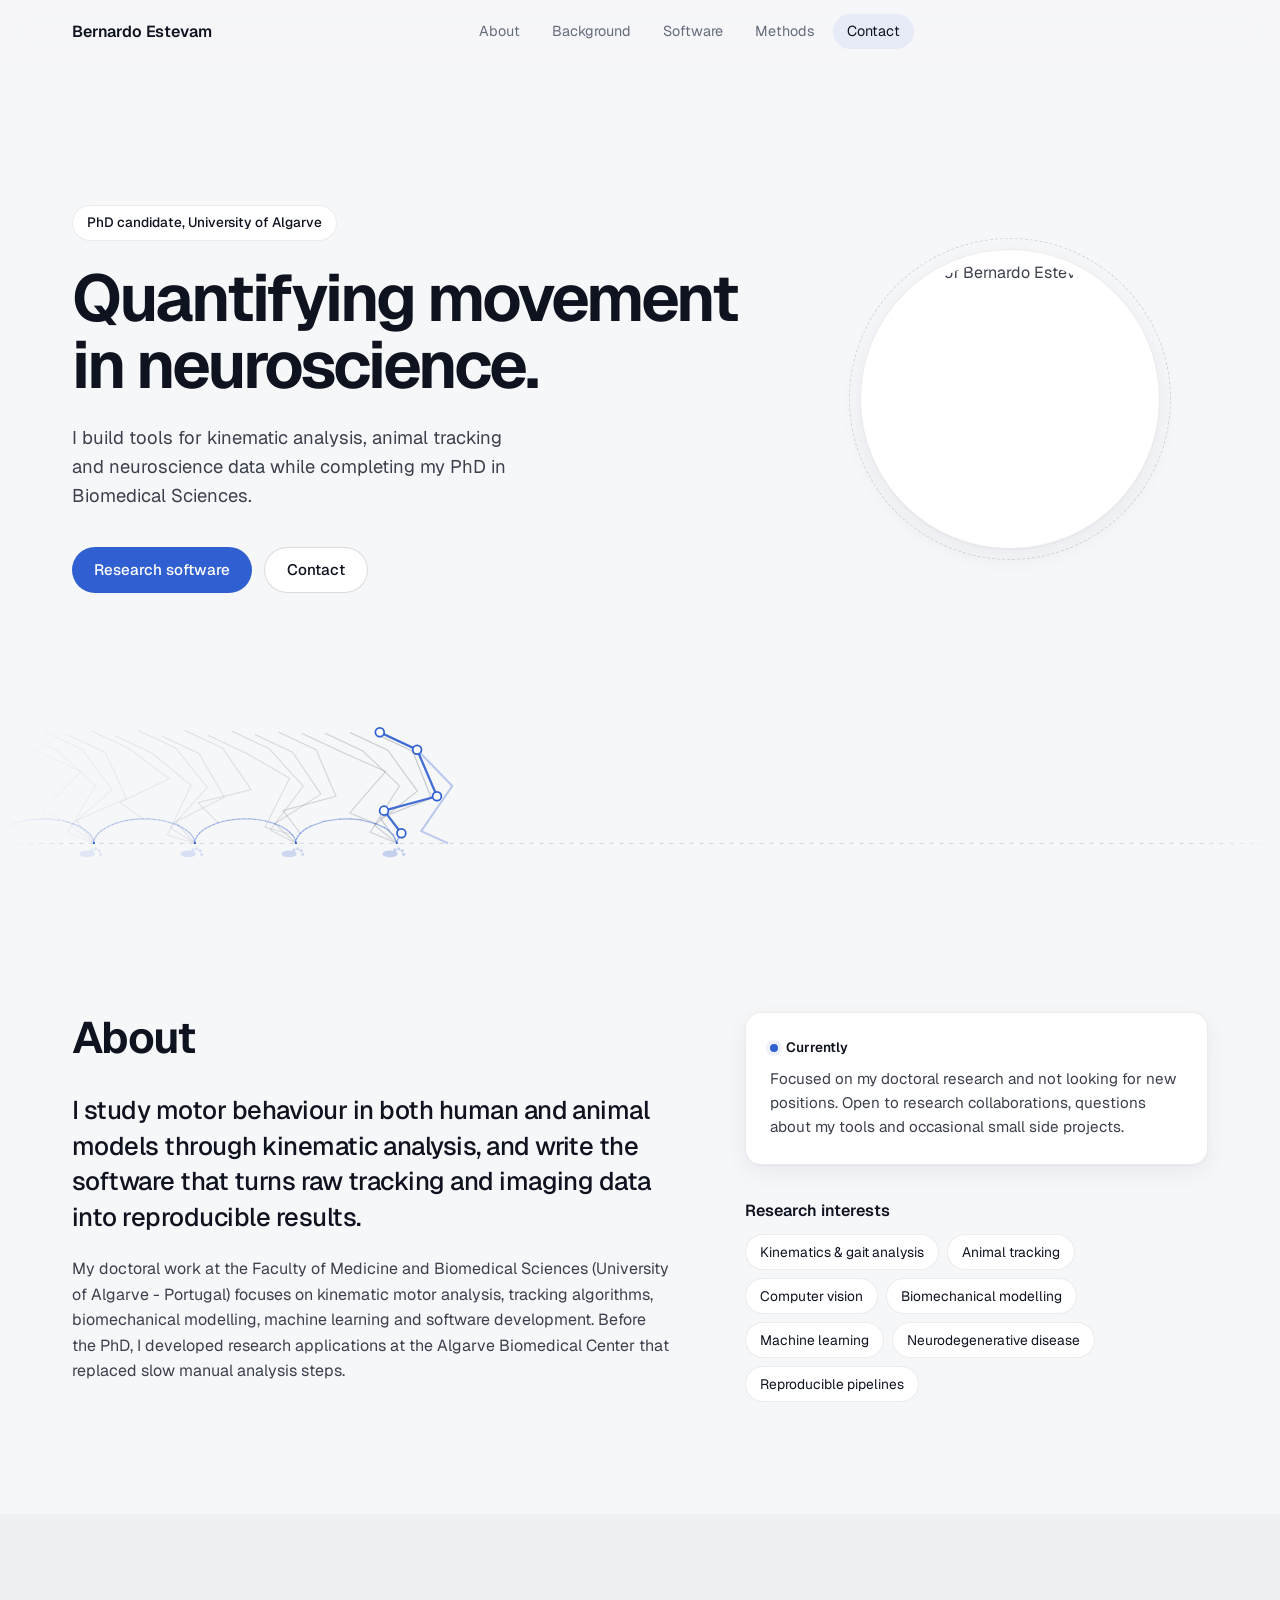
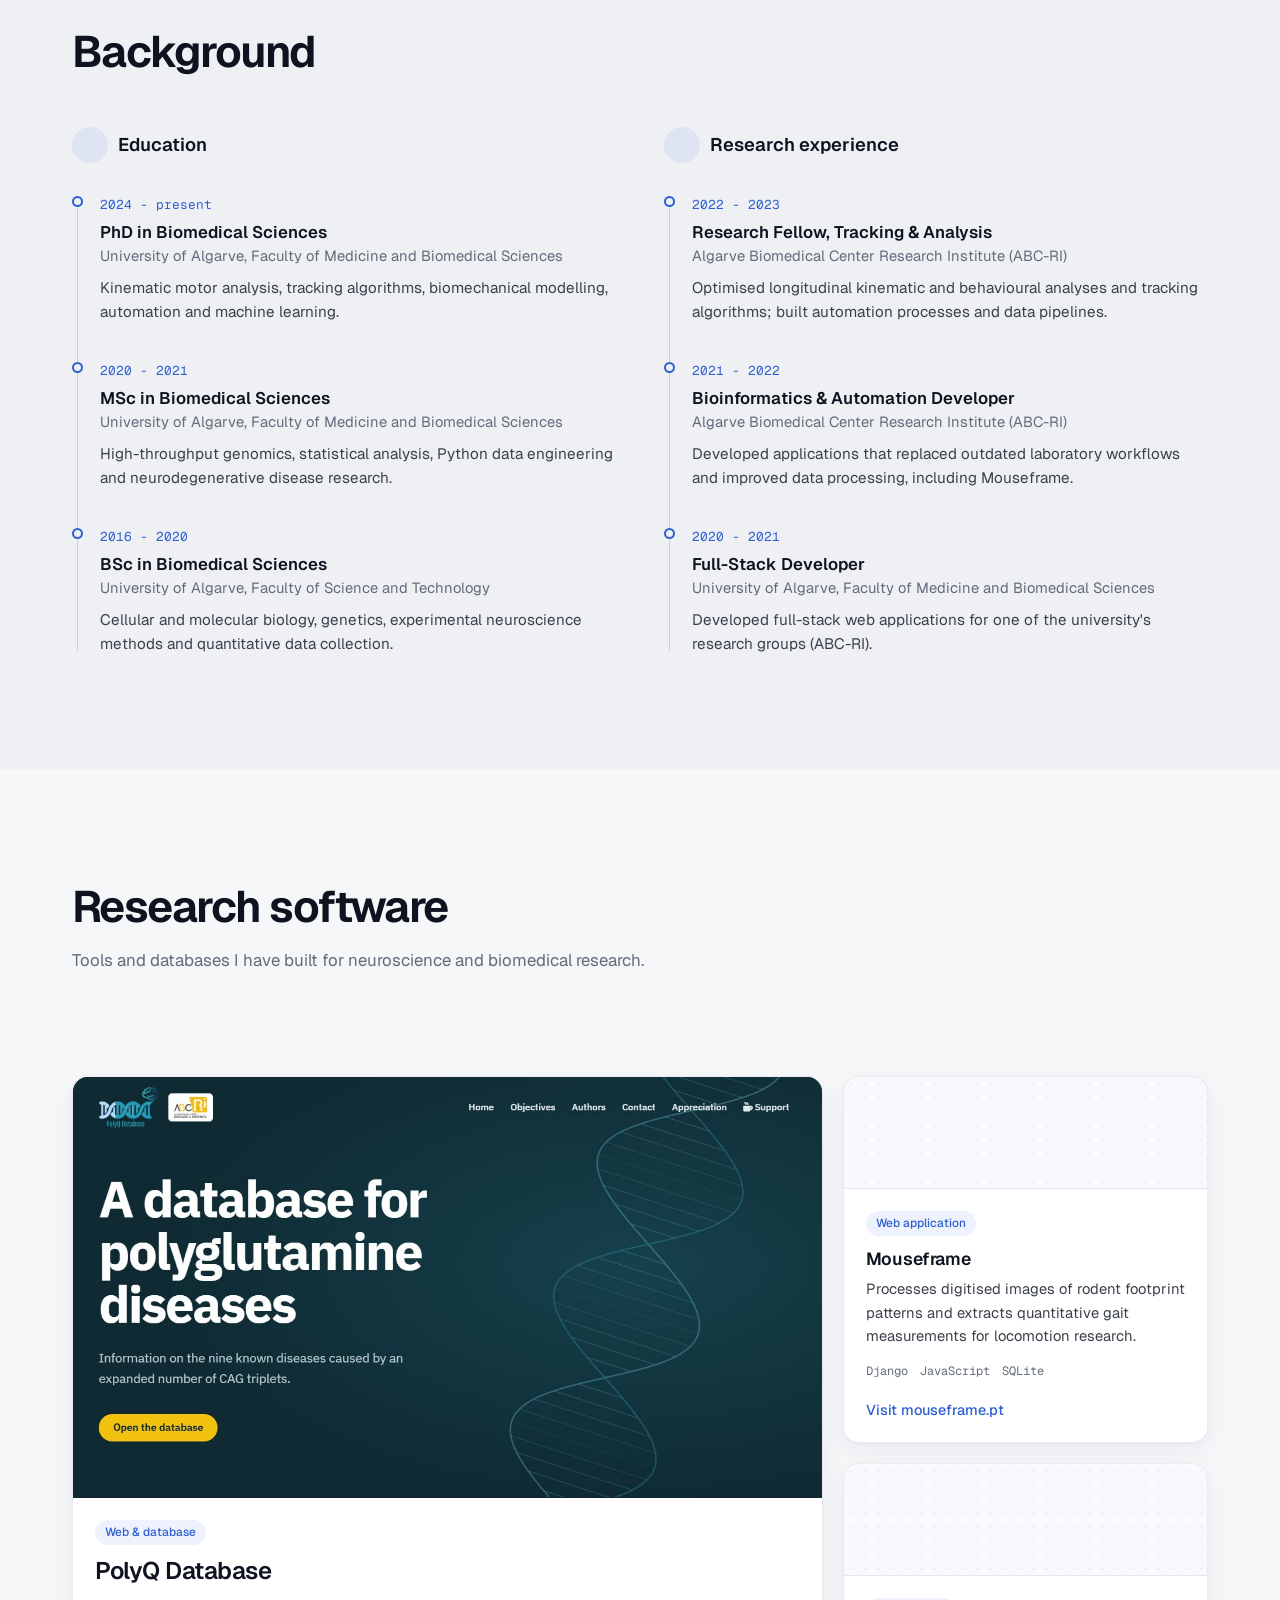
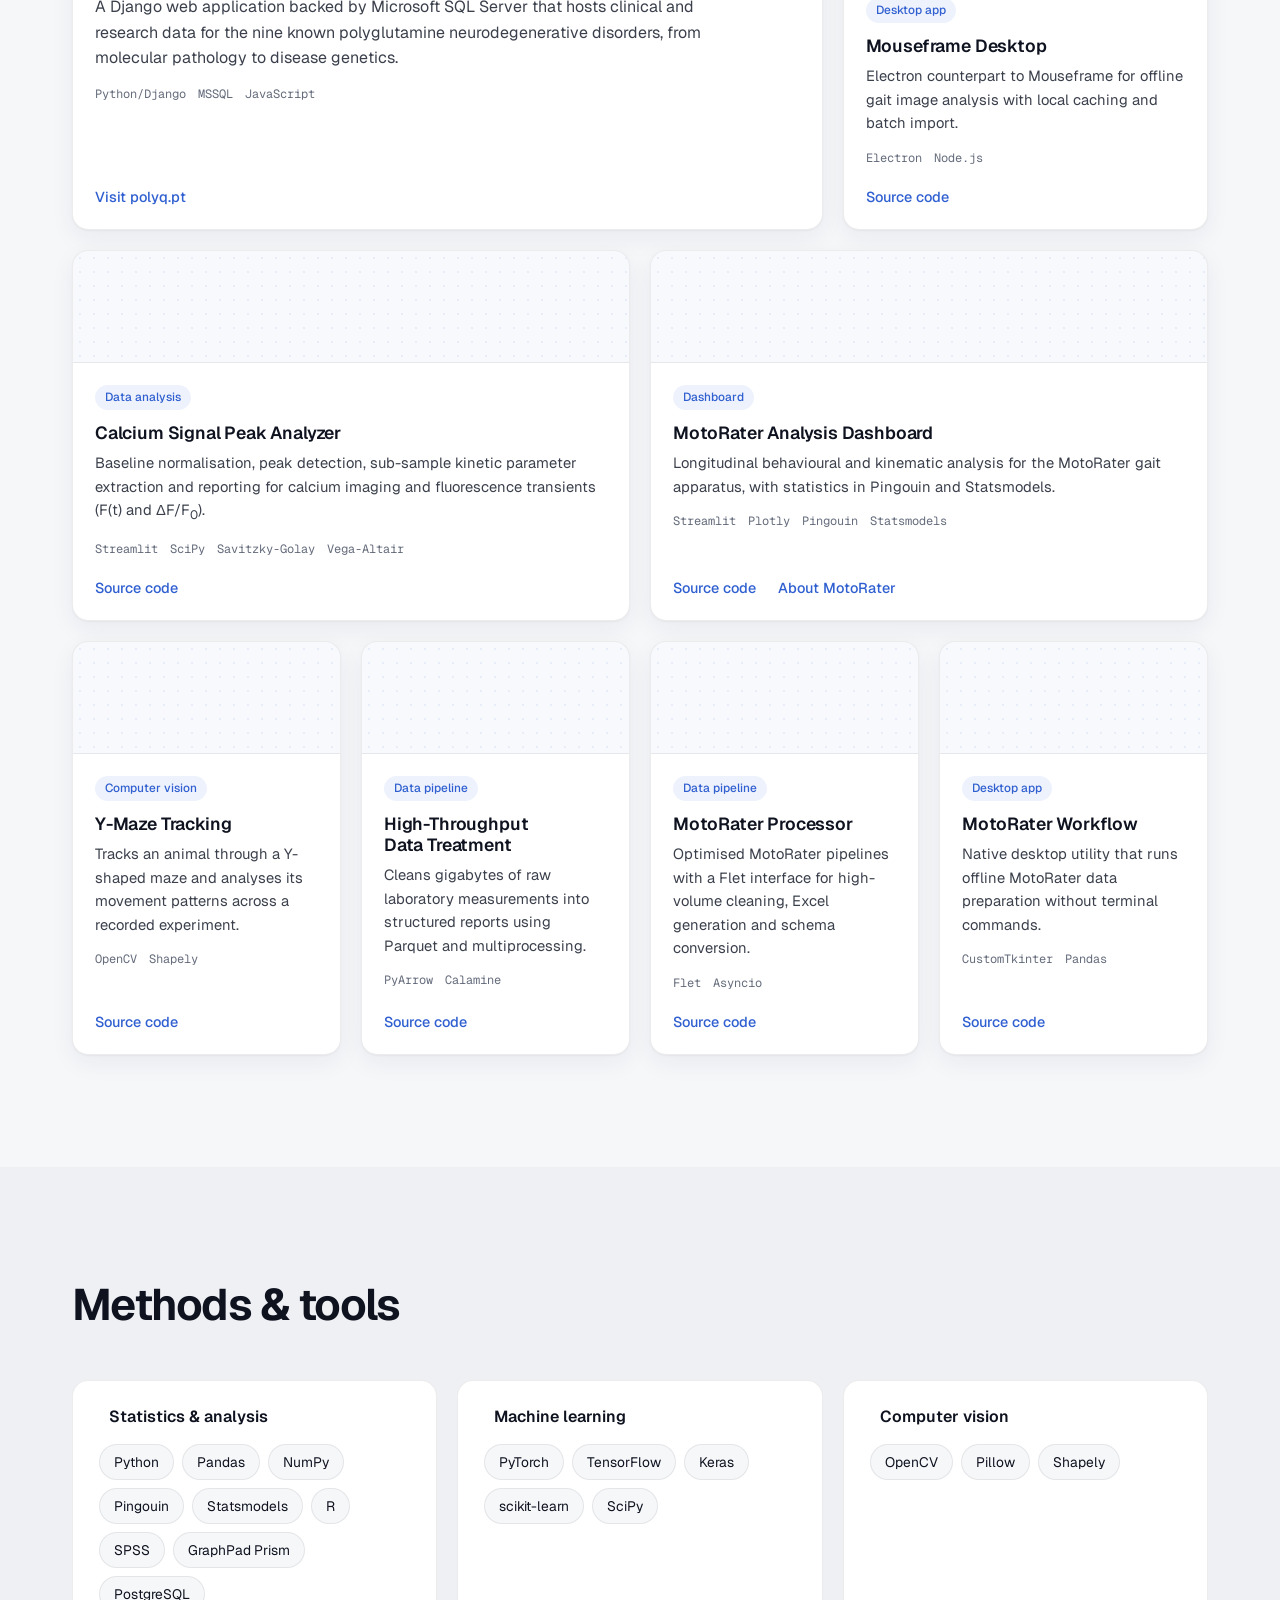
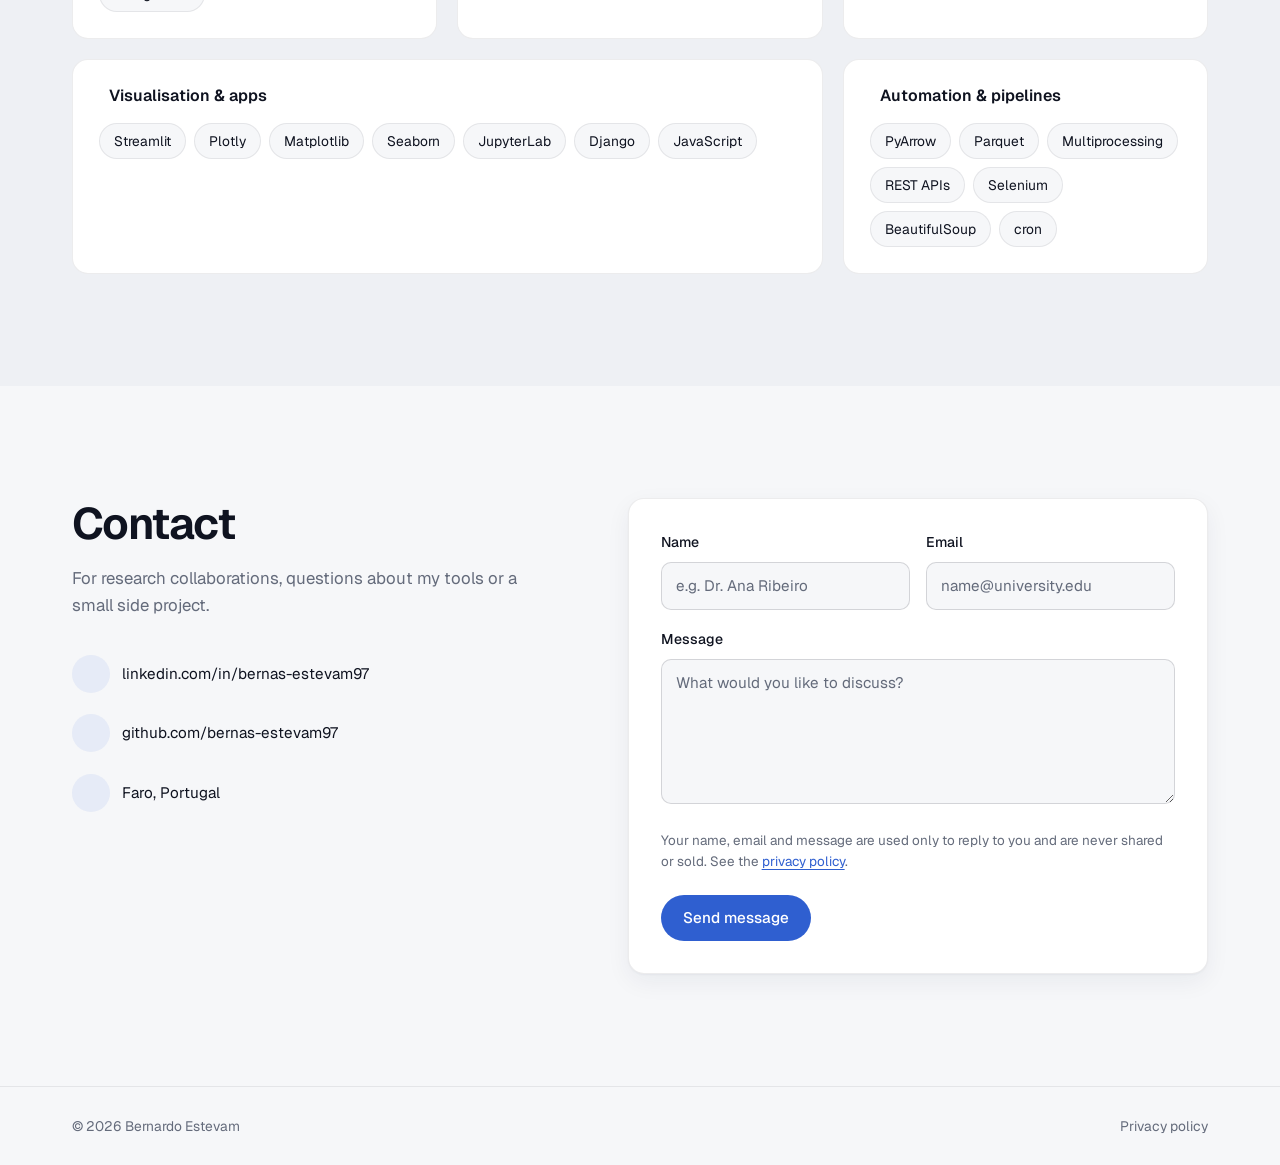
==== commit bf6c8931: "updated for pro-web" ====
--- a/index.html
+++ b/index.html
@@ -60,7 +60,7 @@
             <canvas class="hero-canvas" id="heroCanvas" aria-hidden="true"></canvas>
             <div class="container hero-grid">
                 <div class="hero-copy">
-                    <p class="hero-eyebrow hero-in" style="--i: 0">PhD candidate, University of Algarve</p>
+                    <p class="hero-eyebrow hero-in" style="--i: 0">PhD candidate, <span class="nowrap">University of Algarve</span></p>
                     <h1 class="hero-title hero-in" style="--i: 1">Quantifying movement in neuroscience.</h1>
                     <p class="hero-sub hero-in" style="--i: 2">I build tools for kinematic analysis, animal tracking and neuroscience data while completing my PhD in Biomedical Sciences.</p>
                     <div class="hero-actions hero-in" style="--i: 3">
@@ -81,10 +81,10 @@
                 <div class="about-text reveal">
                     <h2 class="section-title">About</h2>
                     <p class="about-lead">
-                        I study motor behaviour in rodent models through kinematic analysis, and write the software that turns raw tracking and imaging data into reproducible results.
+                        I study motor behaviour in both human and animal models through kinematic analysis, and write the software that turns raw tracking and imaging data into reproducible results.
                     </p>
                     <p>
-                        My doctoral work at the Faculty of Medicine and Biomedical Sciences focuses on kinematic motor analysis, tracking algorithms, biomechanical modelling and machine learning. Before the PhD, I developed research applications at the Algarve Biomedical Center that replaced slow manual analysis steps.
+                        My doctoral work at the Faculty of Medicine and Biomedical Sciences (University of Algarve - Portugal) focuses on kinematic motor analysis, tracking algorithms, biomechanical modelling, machine learning and software development. Before the PhD, I developed research applications at the Algarve Biomedical Center that replaced slow manual analysis steps.
                     </p>
                 </div>
 
--- a/style.css
+++ b/style.css
@@ -336,7 +336,8 @@
     align-items: center;
     min-height: 100vh;
     min-height: 100dvh;
-    padding: calc(var(--header-h) + 48px) 0 72px;
+    /* Bottom padding leaves room for the gait animation band */
+    padding: calc(var(--header-h) + 32px) 0 clamp(190px, 22vh, 300px);
     overflow: hidden;
 }
 
@@ -346,8 +347,9 @@
     z-index: 0;
     width: 100%;
     height: 100%;
-    -webkit-mask-image: radial-gradient(ellipse 65% 75% at 70% 50%, #000 30%, transparent 75%);
-    mask-image: radial-gradient(ellipse 65% 75% at 70% 50%, #000 30%, transparent 75%);
+    /* Fade the gait band in and out at the screen edges */
+    -webkit-mask-image: linear-gradient(90deg, transparent, #000 6%, #000 94%, transparent);
+    mask-image: linear-gradient(90deg, transparent, #000 6%, #000 94%, transparent);
 }
 
 .hero-grid {
@@ -360,7 +362,7 @@
 }
 
 .hero-eyebrow {
-    display: inline-flex;
+    display: inline-block;
     padding: 6px 14px;
     font-size: 0.85rem;
     font-weight: 500;
@@ -368,6 +370,10 @@
     background: var(--surface);
     border: 1px solid var(--border);
     border-radius: 999px;
+}
+
+.hero-eyebrow .nowrap {
+    white-space: nowrap;
 }
 
 .hero-title {
@@ -830,6 +836,7 @@
 .contact-links a,
 .contact-links span {
     display: inline-flex;
+    overflow-wrap: anywhere;
     align-items: center;
     gap: 12px;
     font-size: 0.95rem;
@@ -1211,31 +1218,55 @@
 
     .hero {
         min-height: 0;
-        padding: calc(var(--header-h) + 40px) 0 72px;
-    }
-
-    .hero-grid,
+        padding: calc(var(--header-h) + 40px) 0 160px;
+    }
+
     .about-grid,
     .contact-grid {
-        grid-template-columns: 1fr;
+        grid-template-columns: minmax(0, 1fr);
         gap: 48px;
     }
 
+    /* Portrait sits beside the eyebrow so the top row has no dead space;
+       the headline, text and buttons then run full width below */
+    .hero-grid {
+        grid-template-columns: auto minmax(0, 1fr);
+        align-items: center;
+        gap: 0 24px;
+    }
+
+    .hero-copy {
+        display: contents;
+    }
+
     .hero-portrait {
-        order: -1;
+        grid-column: 1;
+        grid-row: 1;
         justify-self: start;
-        width: 132px;
-        padding: 6px;
+        width: 112px;
+        padding: 5px;
+    }
+
+    .hero-eyebrow {
+        grid-column: 2;
+        grid-row: 1;
+        justify-self: start;
+    }
+
+    .hero-title,
+    .hero-sub,
+    .hero-actions {
+        grid-column: 1 / -1;
+    }
+
+    .hero-title {
+        margin-top: 32px;
     }
 
     .hero-portrait::after {
         inset: -8px;
     }
 
-    .hero-canvas {
-        -webkit-mask-image: radial-gradient(ellipse 90% 60% at 60% 30%, #000 20%, transparent 75%);
-        mask-image: radial-gradient(ellipse 90% 60% at 60% 30%, #000 20%, transparent 75%);
-    }
 
     .timelines {
         grid-template-columns: 1fr;
@@ -1273,6 +1304,19 @@
         padding: 22px;
     }
 
+    /* Beside the portrait on phones the eyebrow wraps to two lines,
+       so the pill becomes a soft rounded box */
+    .hero-eyebrow {
+        padding: 8px 14px;
+        line-height: 1.45;
+        border-radius: 14px;
+    }
+
+    /* Explicit line break so the box hugs the text instead of filling the row */
+    .hero-eyebrow .nowrap {
+        display: block;
+    }
+
     .doc {
         padding: 28px 20px 48px;
     }
